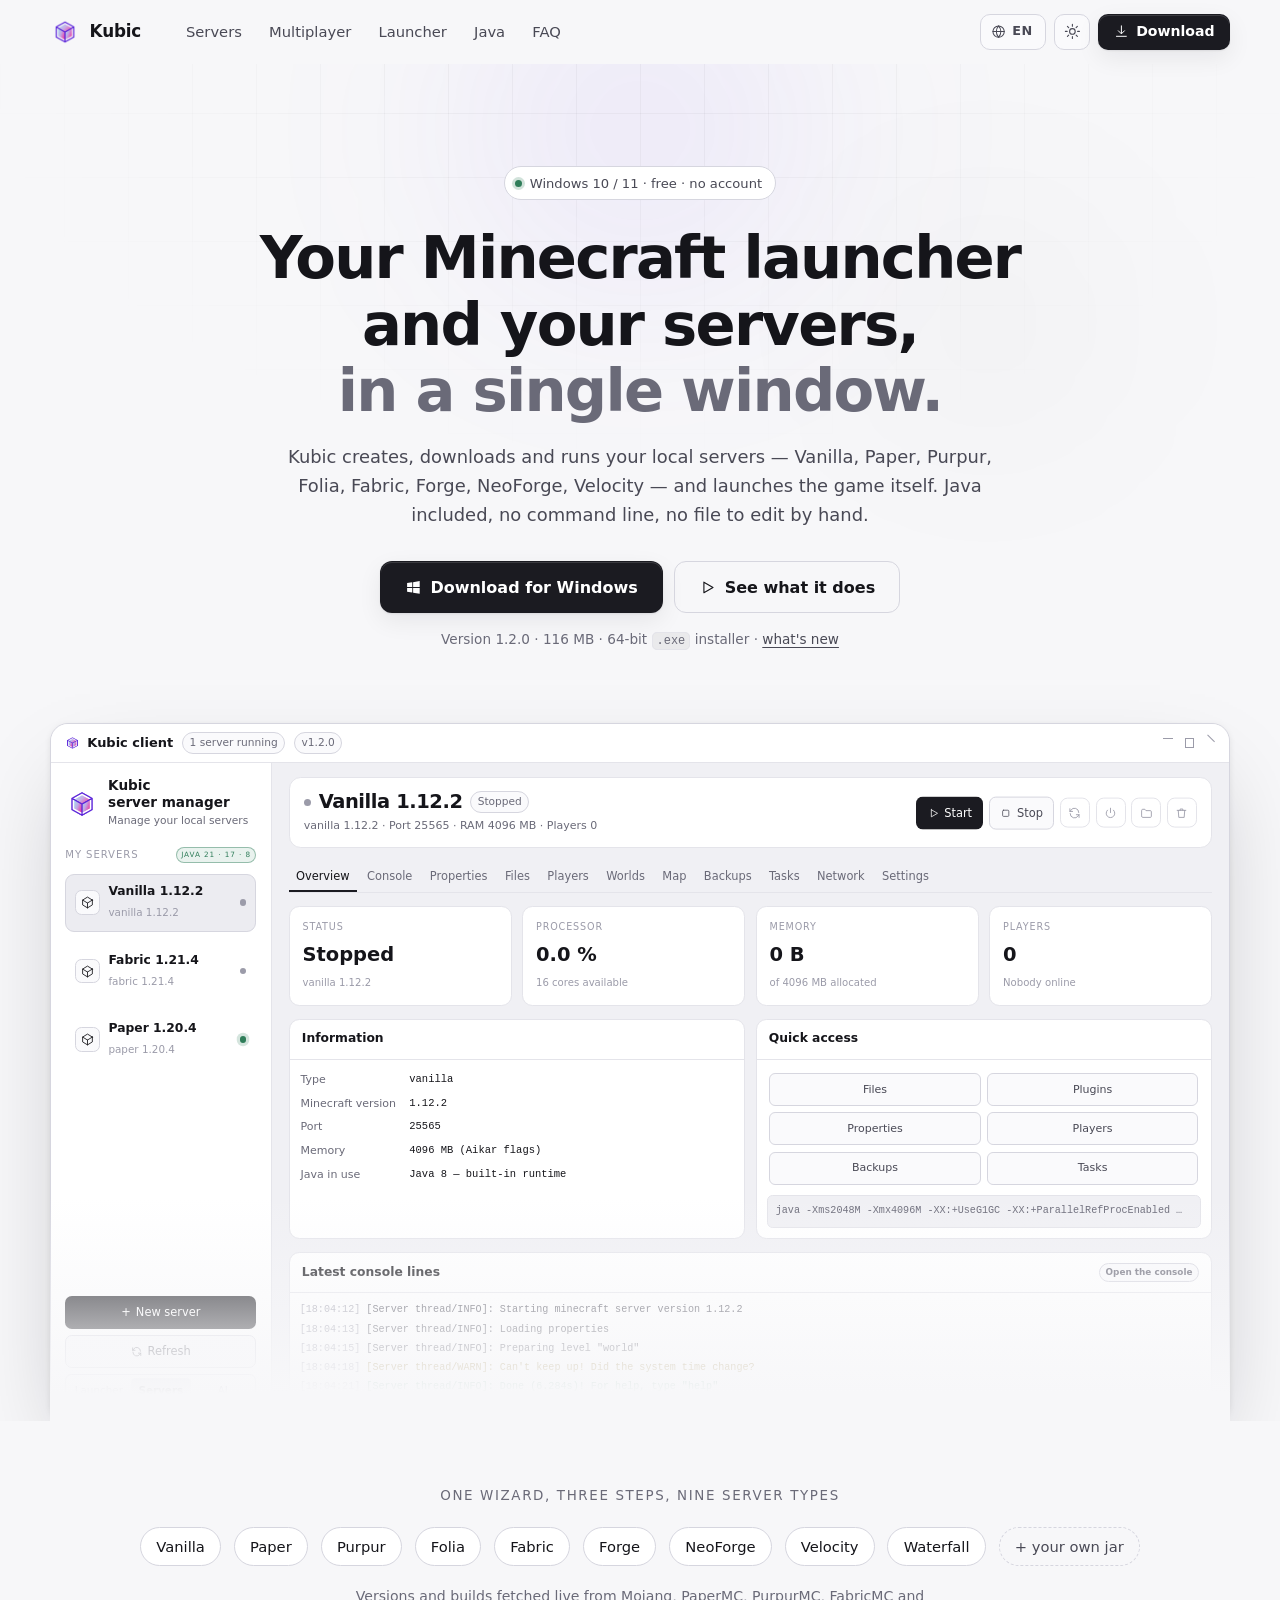
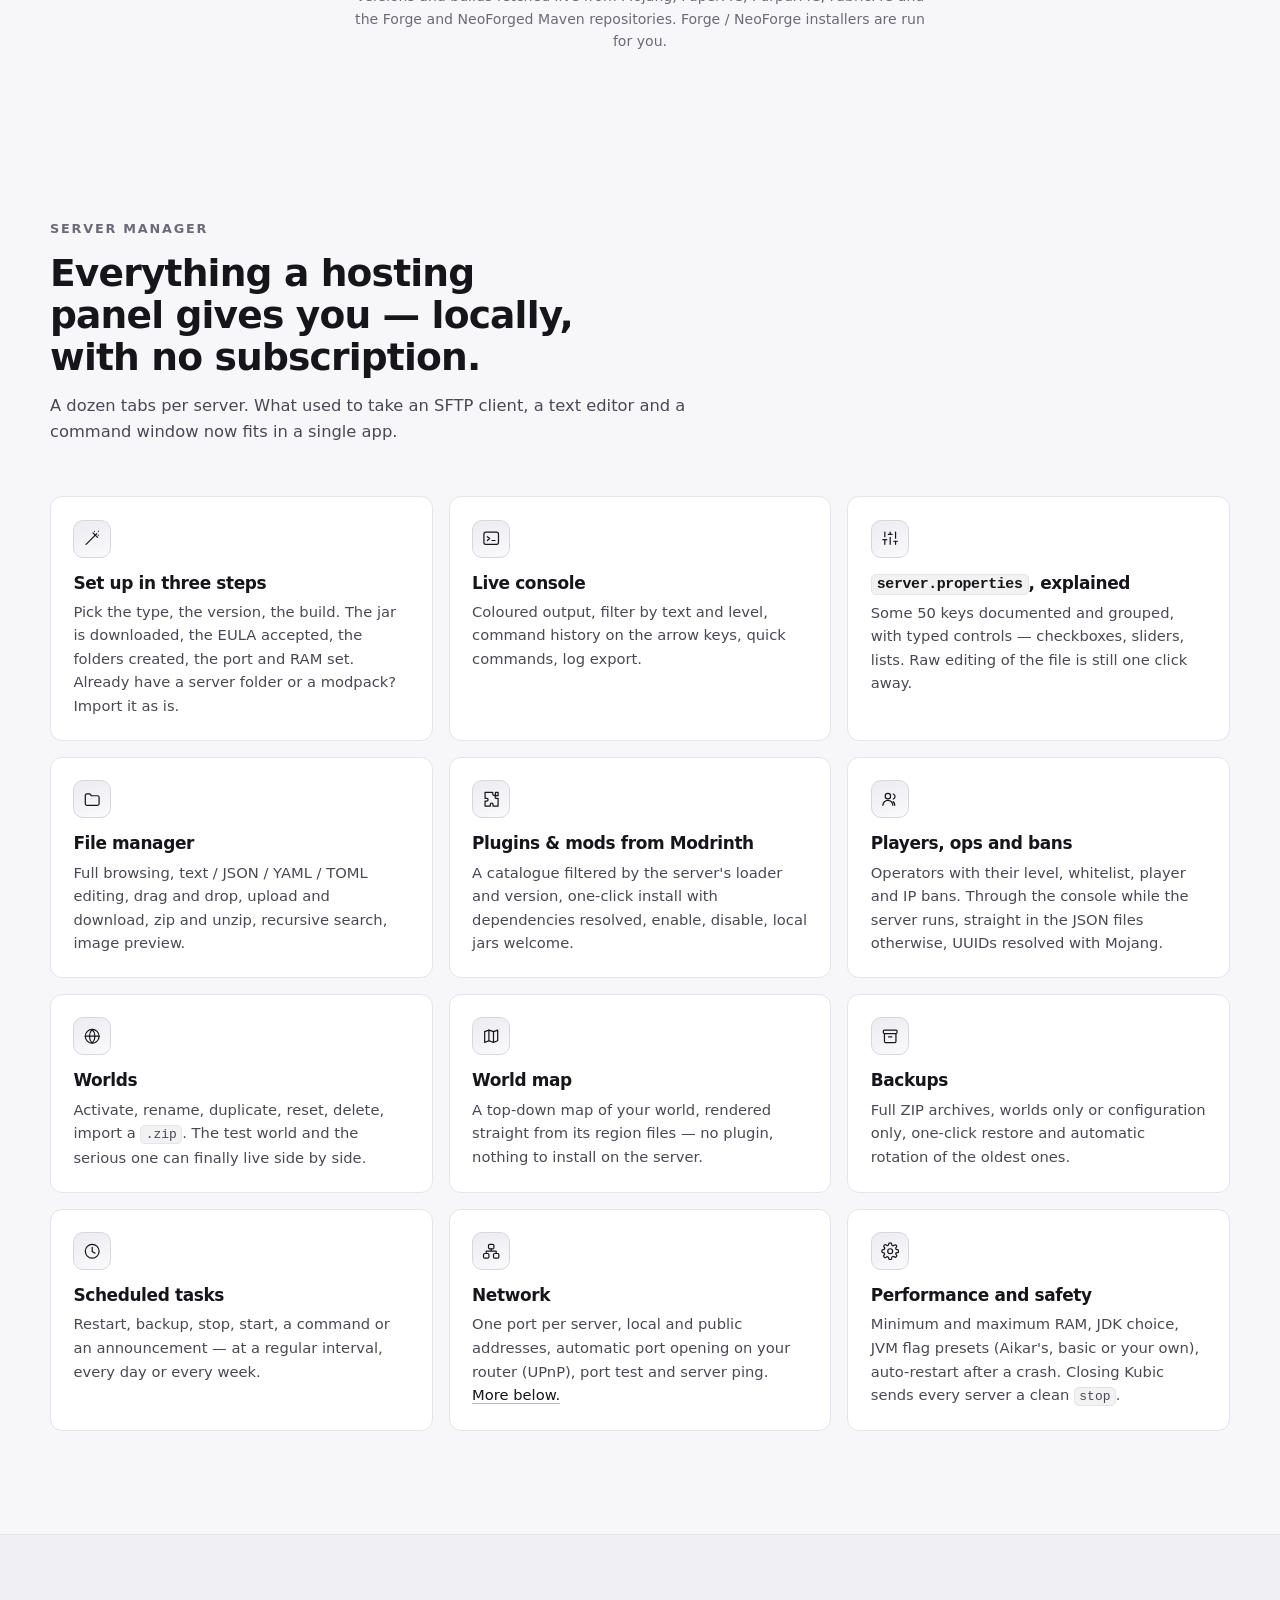
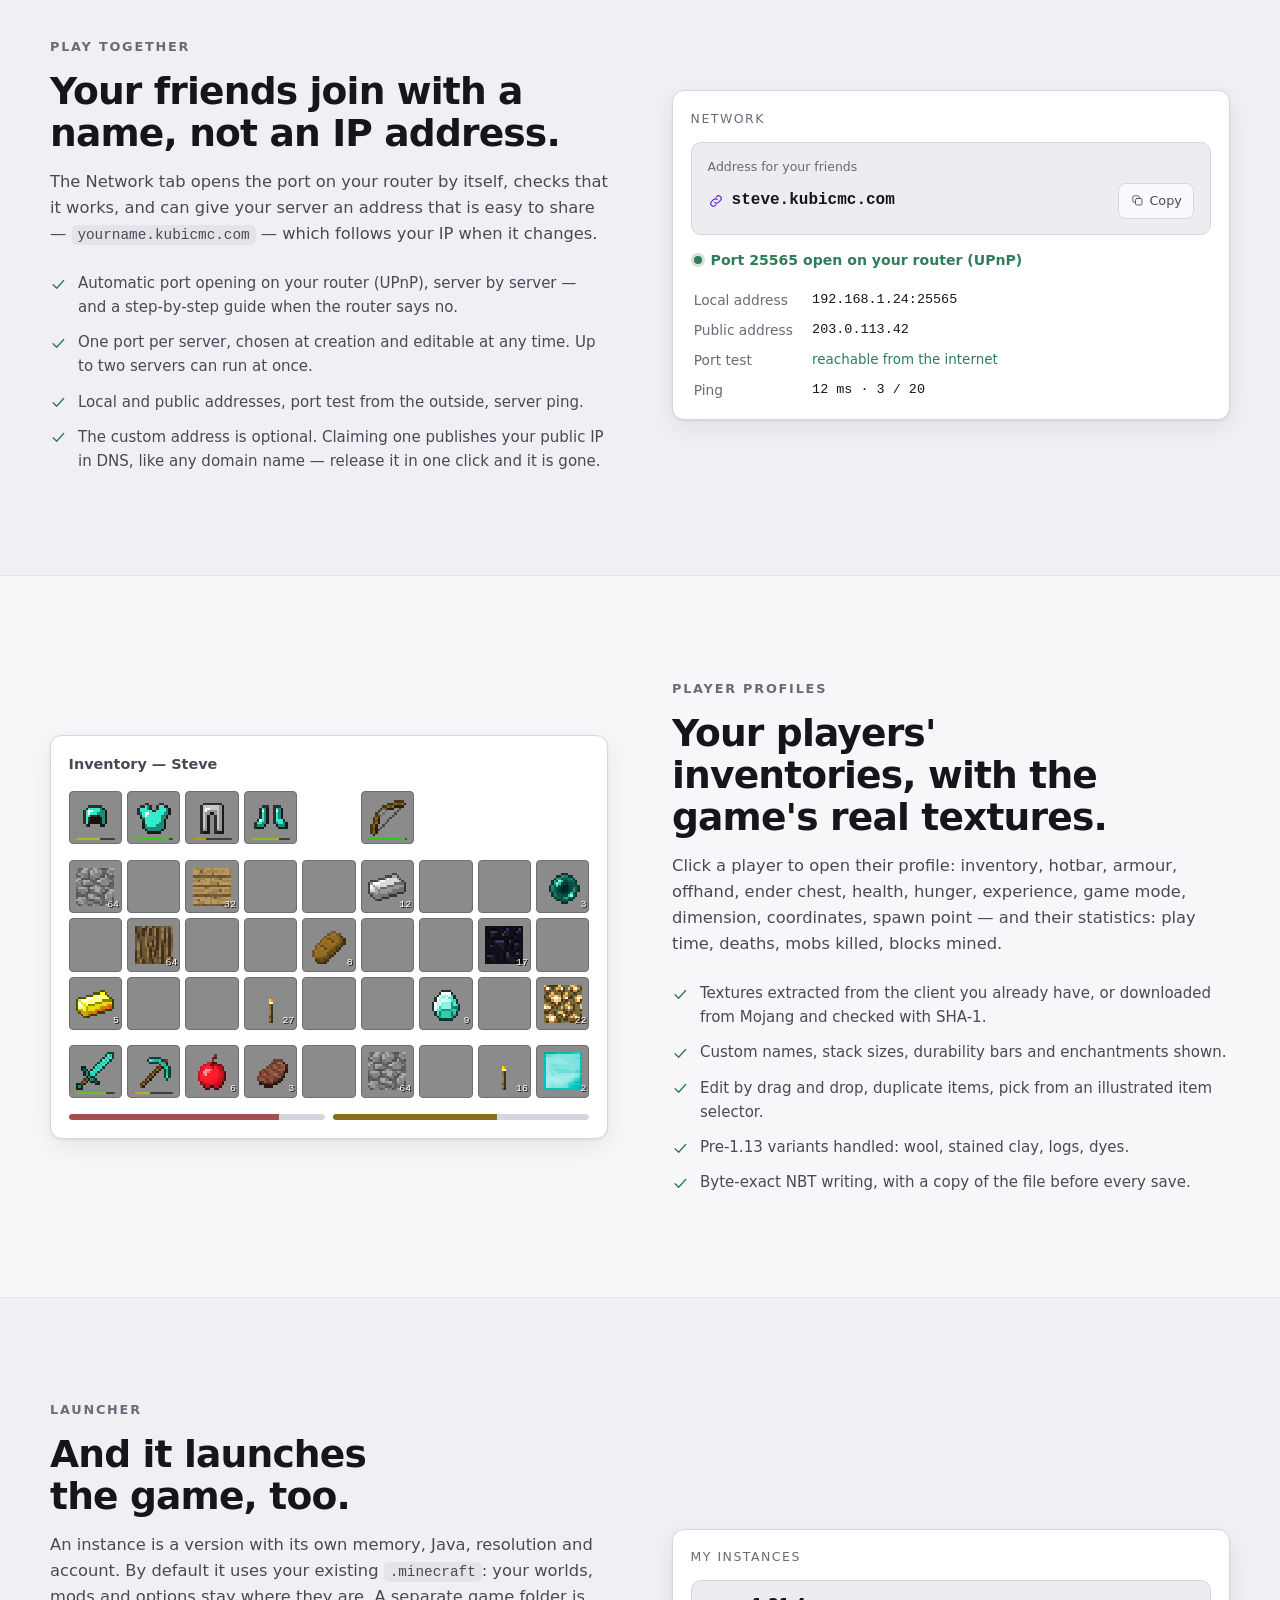
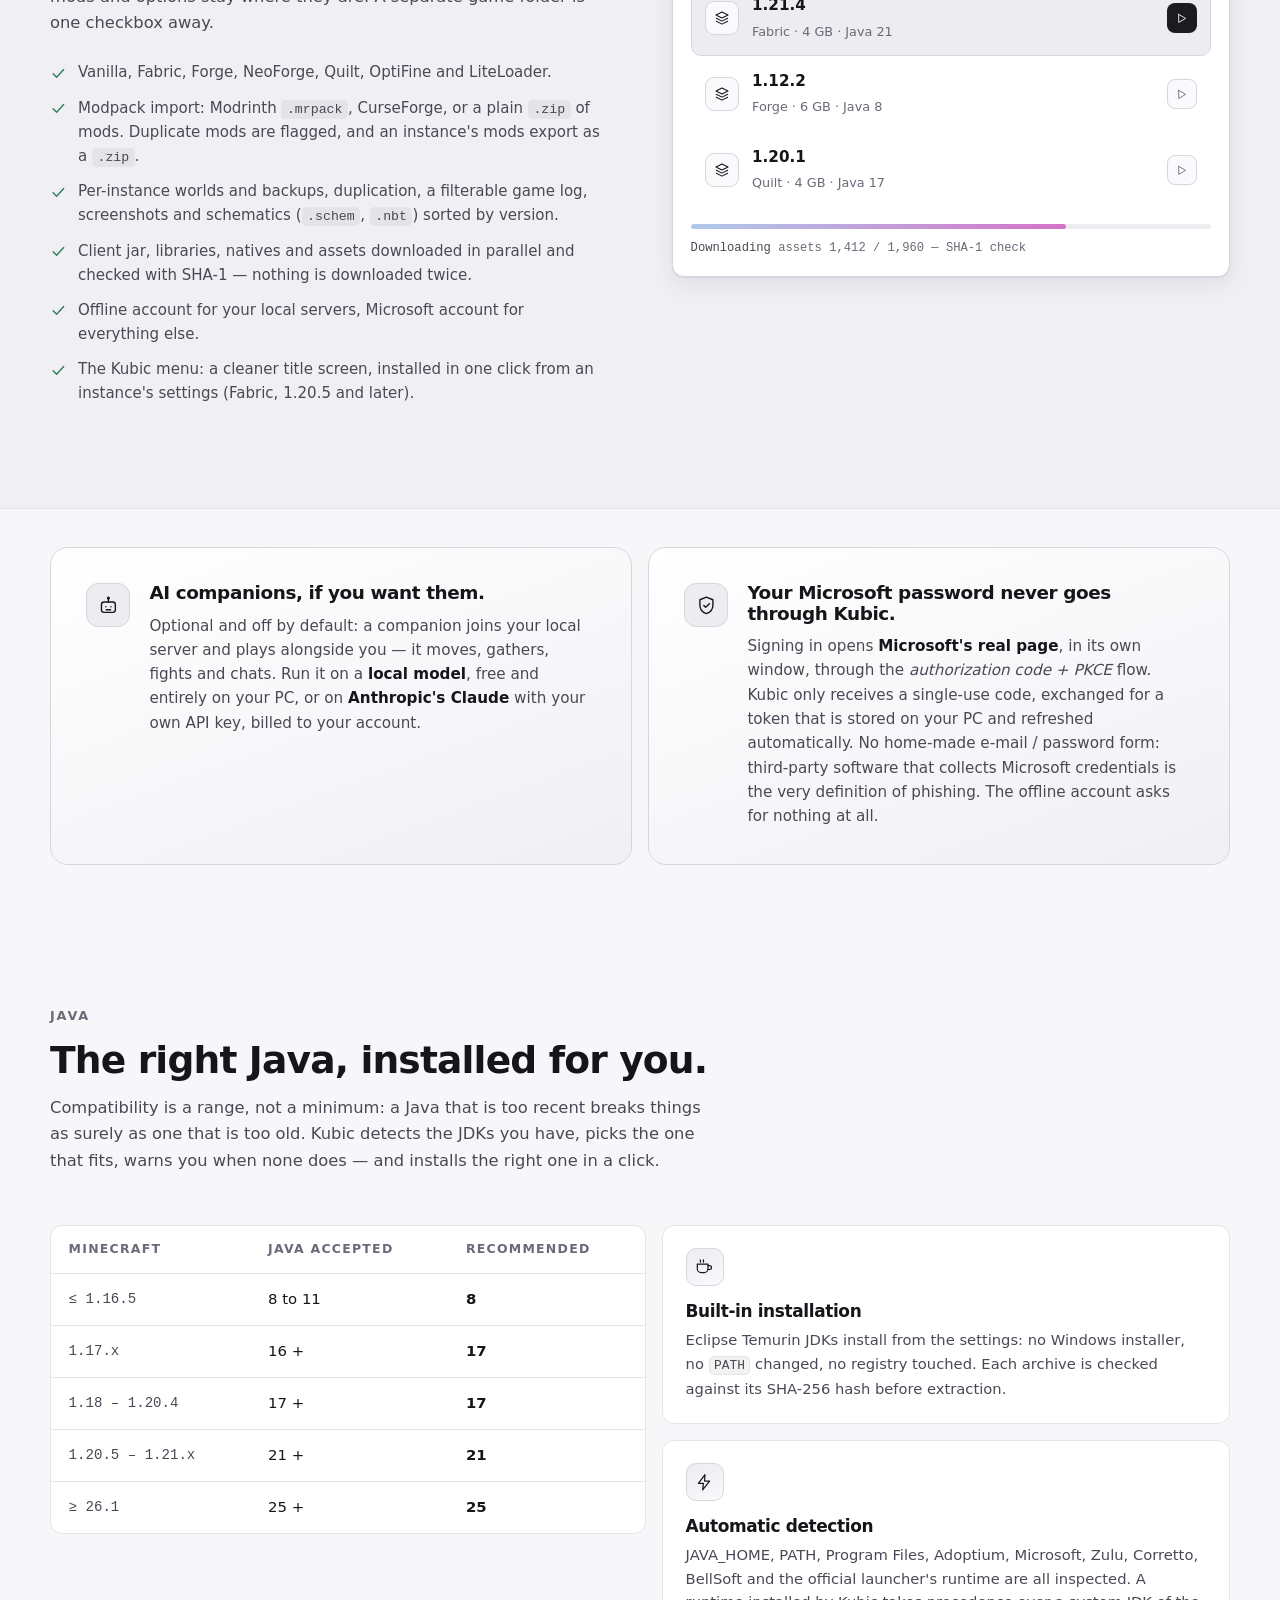
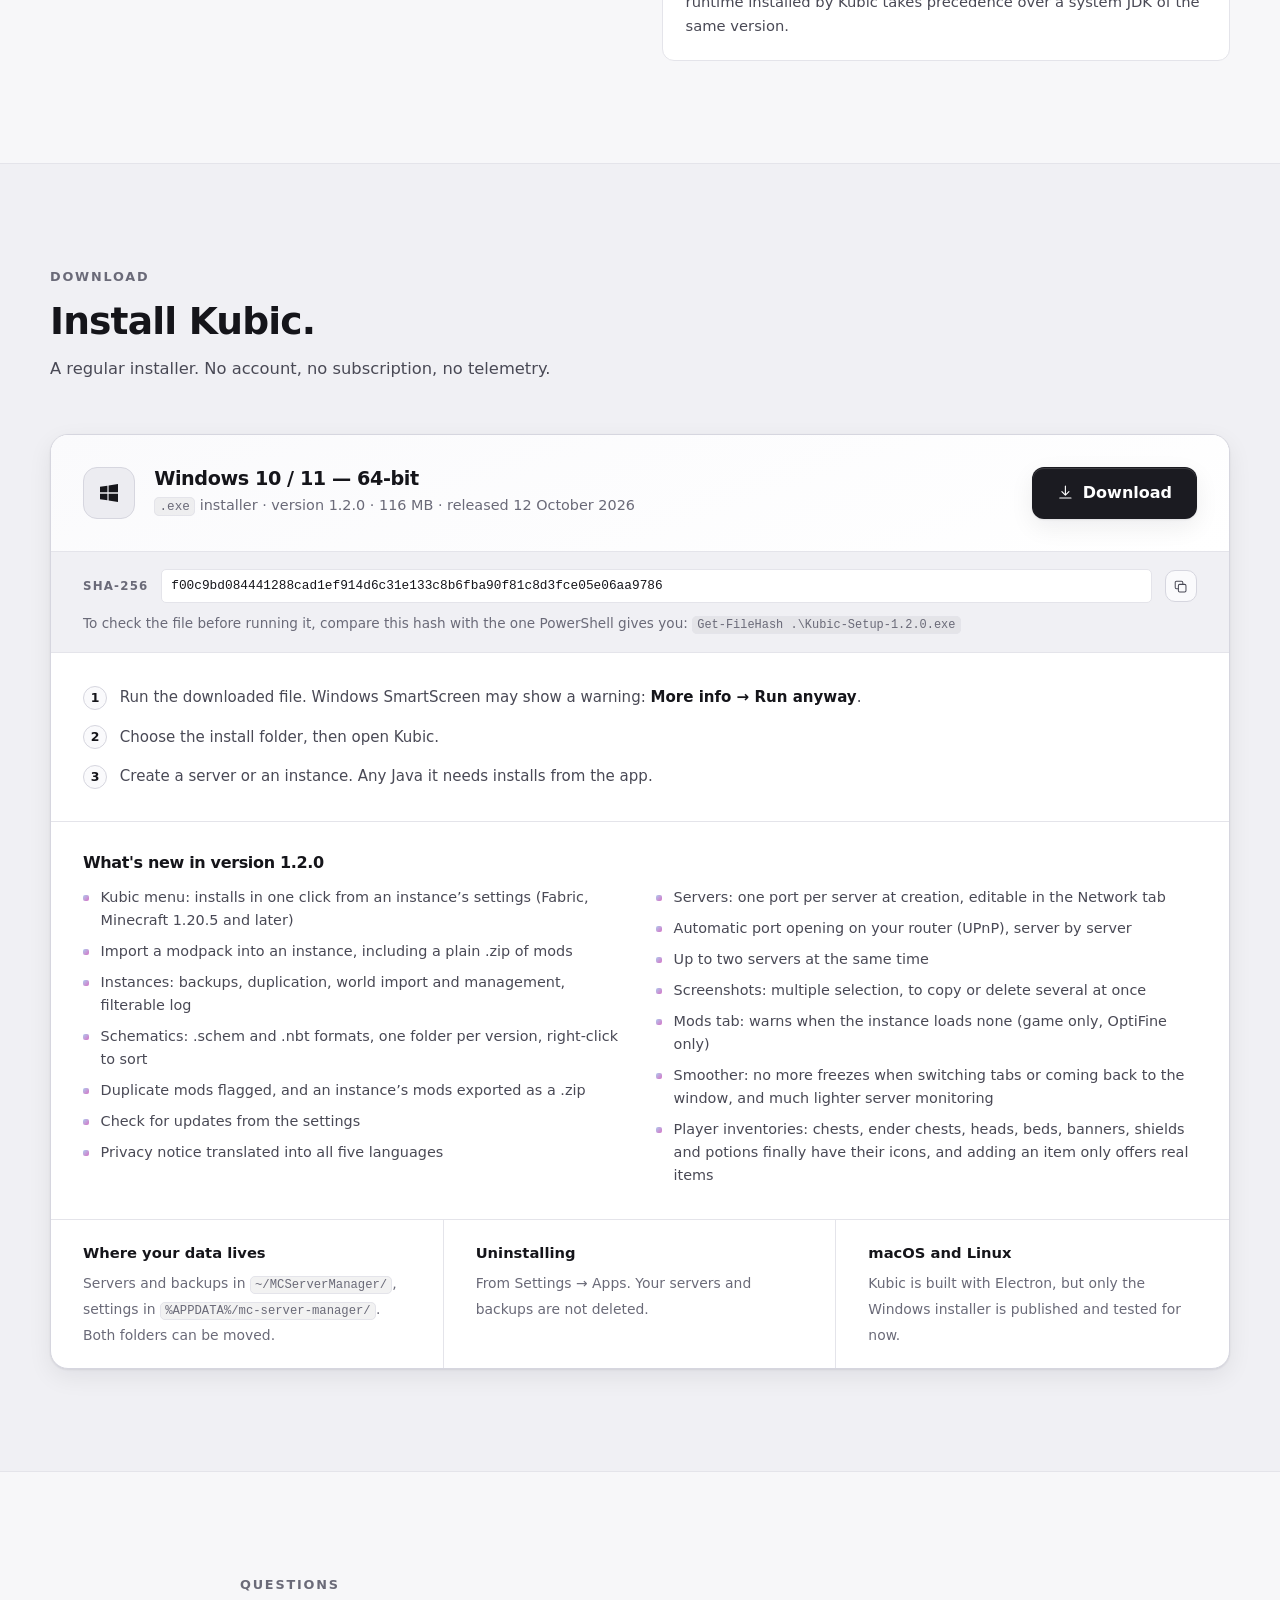
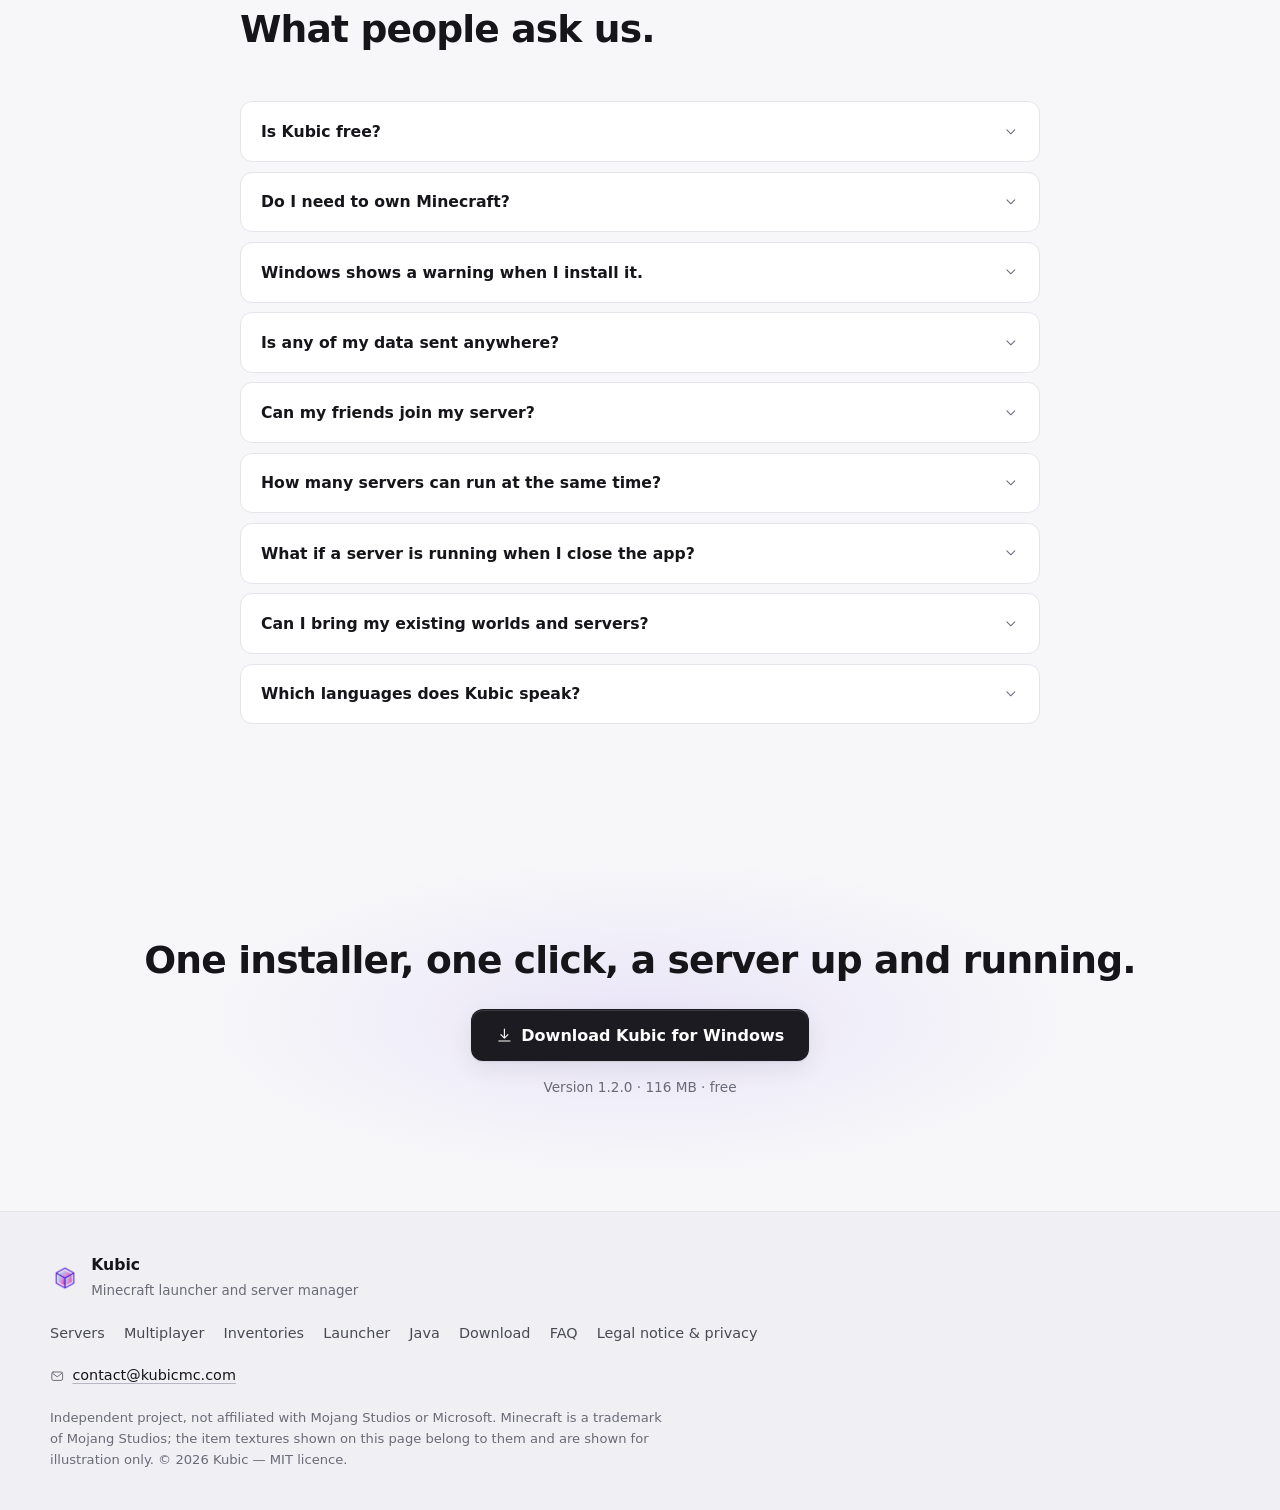
==== index.html @ 2deb7ec6 "Add files via upload" ====
<!DOCTYPE html>
<html lang="en" data-theme="dark">
<head>
<meta charset="utf-8">
<meta name="viewport" content="width=device-width, initial-scale=1">
<title data-i18n="meta.title">Kubic — Minecraft launcher and server manager</title>
<meta name="description" data-i18n-attr="content:meta.description" content="Kubic launches Minecraft and runs your local servers — Vanilla, Paper, Purpur, Folia, Fabric, Forge, NeoForge, Velocity, Waterfall. Console, plugins and mods, backups, world map, player inventories, Java included. Free for Windows.">
<!-- Adresse publique du site : à changer ici (4 lignes) s'il n'est pas servi depuis kubicmc.com. -->
<link rel="canonical" href="https://kubicmc.com/">
<meta property="og:url" content="https://kubicmc.com/">
<meta property="og:image" content="https://kubicmc.com/assets/img/og.png">
<meta name="twitter:image" content="https://kubicmc.com/assets/img/og.png">
<meta property="og:type" content="website">
<meta property="og:site_name" content="Kubic">
<meta property="og:title" content="Kubic — Minecraft launcher and server manager">
<meta property="og:description" content="Create, run and manage your Minecraft servers, and launch the game, from a single app. Free, for Windows.">
<meta property="og:image:width" content="1200">
<meta property="og:image:height" content="630">
<meta property="og:image:alt" content="Kubic — Minecraft launcher and server manager">
<meta name="twitter:card" content="summary_large_image">
<link rel="icon" href="favicon.ico" sizes="any">
<link rel="icon" href="assets/img/icon.png" type="image/png">
<link rel="apple-touch-icon" href="assets/img/icon.png">
<meta name="theme-color" content="#08080a">
<meta name="color-scheme" content="dark light">
<link rel="stylesheet" href="assets/css/style.css">
<script>
  /* Avant le premier affichage : thème et langue sont posés tout de suite, pour qu'un
     visiteur en thème clair ou en français ne voie pas d'abord la page par défaut.
     La classe .js arme les apparitions au défilement : sans elle, une page sans JS
     resterait blanche. */
  (function () {
    var root = document.documentElement;
    var get = function (k) { try { return localStorage.getItem(k); } catch (e) { return null; } };
    root.classList.add('js');
    root.dataset.theme = get('kubic-theme') || (matchMedia('(prefers-color-scheme: light)').matches ? 'light' : 'dark');
    var q = /[?&]lang=([a-z]{2})\b/.exec(location.search);
    var lang = (q && q[1]) || get('kubic-lang') || 'en';
    root.dataset.lang = lang;
    if (lang !== 'en') {
      root.classList.add('i18n-wait');
      setTimeout(function () { root.classList.remove('i18n-wait'); }, 1500);
    }
  })();
</script>
</head>
<body>

<!-- ─────────────────────────── icônes ─────────────────────────── -->
<svg class="sprite" aria-hidden="true" focusable="false">
  <defs>
    <symbol id="i-cube" viewBox="0 0 24 24"><path d="M21 7.5 12 2 3 7.5v9L12 22l9-5.5v-9Z"/><path d="M3 7.5 12 13l9-5.5M12 13v9"/></symbol>
    <symbol id="i-download" viewBox="0 0 24 24"><path d="M12 3v12"/><path d="m7 11 5 5 5-5"/><path d="M4 20h16"/></symbol>
    <symbol id="i-play" viewBox="0 0 24 24"><path d="M7 4.5v15l13-7.5-13-7.5Z"/></symbol>
    <symbol id="i-stop" viewBox="0 0 24 24"><rect x="5.5" y="5.5" width="13" height="13" rx="2"/></symbol>
    <symbol id="i-wand" viewBox="0 0 24 24"><path d="M4 20 18 6"/><path d="M15 3h.01M20 8h.01M20 3h.01M15 8h.01"/><path d="m13 5 6 6"/></symbol>
    <symbol id="i-terminal" viewBox="0 0 24 24"><rect x="2.5" y="4" width="19" height="16" rx="2.5"/><path d="m7 10 3 2.5L7 15M13 15h4"/></symbol>
    <symbol id="i-sliders" viewBox="0 0 24 24"><path d="M5 20V14M5 10V4M12 20v-9M12 7V4M19 20v-4M19 12V4"/><path d="M2.5 14h5M9.5 7h5M16.5 16h5"/></symbol>
    <symbol id="i-folder" viewBox="0 0 24 24"><path d="M3 7a2 2 0 0 1 2-2h4l2 2.5h8a2 2 0 0 1 2 2V18a2 2 0 0 1-2 2H5a2 2 0 0 1-2-2Z"/></symbol>
    <symbol id="i-puzzle" viewBox="0 0 24 24"><path d="M10 3h4v2.2a1.8 1.8 0 1 0 3.6 0V3H21v4.4h-2.2a1.8 1.8 0 1 0 0 3.6H21V21h-6.6v-2.2a1.8 1.8 0 1 0-3.6 0V21H4v-6.6h2.2a1.8 1.8 0 1 0 0-3.6H4V3h6Z"/></symbol>
    <symbol id="i-users" viewBox="0 0 24 24"><circle cx="9" cy="8" r="3.5"/><path d="M2.5 20a6.5 6.5 0 0 1 13 0"/><path d="M16 5.2a3.5 3.5 0 0 1 0 6.6M18 20a6.6 6.6 0 0 0-2-4.7"/></symbol>
    <symbol id="i-globe" viewBox="0 0 24 24"><circle cx="12" cy="12" r="9"/><path d="M3 12h18M12 3c2.4 2.6 3.6 5.6 3.6 9S14.4 18.4 12 21C9.6 18.4 8.4 15.4 8.4 12S9.6 5.6 12 3Z"/></symbol>
    <symbol id="i-map" viewBox="0 0 24 24"><path d="m9 4-5.5 2v14L9 18l6 2 5.5-2V4L15 6 9 4Z"/><path d="M9 4v14M15 6v14"/></symbol>
    <symbol id="i-archive" viewBox="0 0 24 24"><rect x="3" y="4" width="18" height="4.5" rx="1.5"/><path d="M4.5 8.5V19a1.5 1.5 0 0 0 1.5 1.5h12a1.5 1.5 0 0 0 1.5-1.5V8.5"/><path d="M10 13h4"/></symbol>
    <symbol id="i-clock" viewBox="0 0 24 24"><circle cx="12" cy="12" r="9"/><path d="M12 7v5.5l3.5 2"/></symbol>
    <symbol id="i-network" viewBox="0 0 24 24"><rect x="8.5" y="3" width="7" height="6" rx="1.5"/><rect x="2" y="15" width="7" height="6" rx="1.5"/><rect x="15" y="15" width="7" height="6" rx="1.5"/><path d="M12 9v3M5.5 15v-3h13v3"/></symbol>
    <symbol id="i-gear" viewBox="0 0 24 24"><circle cx="12" cy="12" r="3.2"/><path d="M19.4 14.5a1.7 1.7 0 0 0 .35 1.9l.06.06a2 2 0 1 1-2.83 2.83l-.06-.06a1.7 1.7 0 0 0-1.9-.35 1.7 1.7 0 0 0-1.05 1.57V21a2 2 0 1 1-4 0v-.1a1.7 1.7 0 0 0-1.1-1.55 1.7 1.7 0 0 0-1.9.35l-.06.06a2 2 0 1 1-2.83-2.83l.06-.06a1.7 1.7 0 0 0 .35-1.9 1.7 1.7 0 0 0-1.57-1.05H3a2 2 0 1 1 0-4h.1a1.7 1.7 0 0 0 1.55-1.1 1.7 1.7 0 0 0-.35-1.9l-.06-.06a2 2 0 1 1 2.83-2.83l.06.06a1.7 1.7 0 0 0 1.9.35H9a1.7 1.7 0 0 0 1-1.57V3a2 2 0 1 1 4 0v.1a1.7 1.7 0 0 0 1.05 1.57 1.7 1.7 0 0 0 1.9-.35l.06-.06a2 2 0 1 1 2.83 2.83l-.06.06a1.7 1.7 0 0 0-.35 1.9V9a1.7 1.7 0 0 0 1.57 1H21a2 2 0 1 1 0 4h-.1a1.7 1.7 0 0 0-1.5 1.05Z"/></symbol>
    <symbol id="i-coffee" viewBox="0 0 24 24"><path d="M3 8h14v6a5 5 0 0 1-5 5H8a5 5 0 0 1-5-5V8Z"/><path d="M17 10h2a2.5 2.5 0 0 1 0 5h-2"/><path d="M7 2.5c-.8 1 .8 1.8 0 2.8M11 2.5c-.8 1 .8 1.8 0 2.8"/></symbol>
    <symbol id="i-shield" viewBox="0 0 24 24"><path d="M12 2.5 4.5 5.5v6c0 4.7 3.1 8.6 7.5 10 4.4-1.4 7.5-5.3 7.5-10v-6L12 2.5Z"/><path d="m9 12 2.2 2.2L15.5 10"/></symbol>
    <symbol id="i-layers" viewBox="0 0 24 24"><path d="m12 3 9 4.5-9 4.5-9-4.5L12 3Z"/><path d="m3.5 12.5 8.5 4.2 8.5-4.2"/><path d="m3.5 17 8.5 4.2 8.5-4.2"/></symbol>
    <symbol id="i-bolt" viewBox="0 0 24 24"><path d="M13 2 4.5 13.5H11L10 22l9-11.5h-6.5L13 2Z"/></symbol>
    <symbol id="i-bot" viewBox="0 0 24 24"><rect x="4" y="8" width="16" height="12" rx="3"/><path d="M12 4v4M9 13.5h.01M15 13.5h.01M9.5 17h5"/><circle cx="12" cy="3.5" r="1"/></symbol>
    <symbol id="i-link" viewBox="0 0 24 24"><path d="M10 14a4 4 0 0 0 5.7 0l3-3a4 4 0 0 0-5.7-5.7l-1 1"/><path d="M14 10a4 4 0 0 0-5.7 0l-3 3a4 4 0 0 0 5.7 5.7l1-1"/></symbol>
    <symbol id="i-copy" viewBox="0 0 24 24"><rect x="8.5" y="8.5" width="12" height="12" rx="2"/><path d="M15.5 8.5V5.5a2 2 0 0 0-2-2h-8a2 2 0 0 0-2 2v8a2 2 0 0 0 2 2h3"/></symbol>
    <symbol id="i-refresh" viewBox="0 0 24 24"><path d="M20 11a8 8 0 0 0-14.7-4.3L3.5 9"/><path d="M3.5 4v5h5"/><path d="M4 13a8 8 0 0 0 14.7 4.3l1.8-2.3"/><path d="M20.5 20v-5h-5"/></symbol>
    <symbol id="i-trash" viewBox="0 0 24 24"><path d="M4 7h16M9.5 7V4.5h5V7M6 7l1 13h10l1-13"/></symbol>
    <symbol id="i-power" viewBox="0 0 24 24"><path d="M12 3v8"/><path d="M6.4 6.6a8 8 0 1 0 11.2 0"/></symbol>
    <symbol id="i-check" viewBox="0 0 24 24"><path d="m4.5 12.5 5 5 10-11"/></symbol>
    <symbol id="i-chevron" viewBox="0 0 24 24"><path d="m6 9 6 6 6-6"/></symbol>
    <symbol id="i-sun" viewBox="0 0 24 24"><circle cx="12" cy="12" r="4"/><path d="M12 2v2.5M12 19.5V22M2 12h2.5M19.5 12H22M4.9 4.9l1.8 1.8M17.3 17.3l1.8 1.8M19.1 4.9l-1.8 1.8M6.7 17.3l-1.8 1.8"/></symbol>
    <symbol id="i-moon" viewBox="0 0 24 24"><path d="M20 14.5A8.5 8.5 0 0 1 9.5 4a8.5 8.5 0 1 0 10.5 10.5Z"/></symbol>
    <symbol id="i-windows" viewBox="0 0 24 24"><path d="M3 5.8 10.4 4.7v6.6H3V5.8Z" fill="currentColor" stroke="none"/><path d="M11.6 4.5 21 3v8.3h-9.4V4.5Z" fill="currentColor" stroke="none"/><path d="M3 12.7h7.4v6.6L3 18.2v-5.5Z" fill="currentColor" stroke="none"/><path d="M11.6 12.7H21V21l-9.4-1.5v-6.8Z" fill="currentColor" stroke="none"/></symbol>
    <symbol id="i-menu" viewBox="0 0 24 24"><path d="M4 7h16M4 12h16M4 17h16"/></symbol>
    <symbol id="i-close" viewBox="0 0 24 24"><path d="m6 6 12 12M18 6 6 18"/></symbol>
    <symbol id="i-mail" viewBox="0 0 24 24"><rect x="3" y="5" width="18" height="14" rx="2.5"/><path d="m4 7 8 6 8-6"/></symbol>
  </defs>
</svg>

<a class="skip" href="#content" data-i18n="nav.skip">Skip to content</a>

<!-- ─────────────────────────── barre de navigation ─────────────────────────── -->
<header class="nav" id="nav">
  <div class="nav-in">
    <a class="brand" href="#" aria-label="Kubic — home" data-i18n-attr="aria-label:nav.home">
      <img class="brand-logo" src="assets/img/icon.png" width="30" height="30" alt="">
      <span class="brand-name">Kubic</span>
    </a>

    <nav class="nav-links" id="nav-links" aria-label="Main navigation" data-i18n-attr="aria-label:nav.main">
      <a href="#servers" data-i18n="nav.servers">Servers</a>
      <a href="#multiplayer" data-i18n="nav.multiplayer">Multiplayer</a>
      <a href="#launcher" data-i18n="nav.launcher">Launcher</a>
      <a href="#java">Java</a>
      <a href="#faq" data-i18n="nav.faq">FAQ</a>
    </nav>

    <div class="nav-actions">
      <label class="lang-pick">
        <svg aria-hidden="true"><use href="#i-globe"/></svg>
        <select id="lang-select" aria-label="Language" data-i18n-attr="aria-label:nav.language">
          <option value="en" lang="en">EN</option>
          <option value="fr" lang="fr">FR</option>
          <option value="es" lang="es">ES</option>
          <option value="de" lang="de">DE</option>
          <option value="it" lang="it">IT</option>
          <option value="pt" lang="pt">PT</option>
        </select>
      </label>
      <button class="icon-btn" id="theme-toggle" type="button" aria-label="Switch theme" data-i18n-attr="aria-label:nav.theme">
        <svg class="ico-moon"><use href="#i-moon"/></svg>
        <svg class="ico-sun"><use href="#i-sun"/></svg>
      </button>
      <a class="btn btn-primary btn-sm nav-dl" href="#download">
        <svg><use href="#i-download"/></svg> <span data-i18n="nav.download">Download</span>
      </a>
      <button class="icon-btn nav-burger" id="nav-burger" type="button" aria-label="Menu" aria-expanded="false" aria-controls="nav-links">
        <svg class="ico-menu"><use href="#i-menu"/></svg>
        <svg class="ico-close"><use href="#i-close"/></svg>
      </button>
    </div>
  </div>
</header>

<main id="content">

<!-- ─────────────────────────── hero ─────────────────────────── -->
<section class="hero">
  <div class="hero-bg" aria-hidden="true"><span class="glow-a"></span><span class="glow-b"></span></div>

  <div class="wrap hero-in">
    <p class="eyebrow" data-reveal>
      <span class="dot"></span> <span data-i18n="hero.eyebrow">Windows 10 / 11 · free · no account</span>
    </p>

    <h1 data-reveal data-i18n="hero.title">
      Your Minecraft launcher and your servers, <span class="muted">in a single window.</span>
    </h1>

    <p class="lead" data-reveal data-i18n="hero.lead">
      Kubic creates, downloads and runs your local servers — Vanilla, Paper, Purpur, Folia,
      Fabric, Forge, NeoForge, Velocity — and launches the game itself.
      Java included, no command line, no file to edit by hand.
    </p>

    <div class="hero-cta" data-reveal>
      <a class="btn btn-primary btn-lg" href="#download">
        <svg><use href="#i-windows"/></svg>
        <span data-i18n="hero.cta">Download for Windows</span>
      </a>
      <a class="btn btn-ghost btn-lg" href="#servers">
        <svg><use href="#i-play"/></svg>
        <span data-i18n="hero.tour">See what it does</span>
      </a>
    </div>

    <p class="hero-meta" data-reveal>
      <span data-i18n="w.version">Version</span> <span data-dl-version>1.2.0</span> ·
      <span data-dl-size>116 MB</span> ·
      <span data-i18n="hero.installer">64-bit <code>.exe</code> installer</span> ·
      <a href="#download" data-whats-new-link data-i18n="hero.whatsnew">what's new</a>
    </p>

    <!-- maquette de l'application, reproduite en HTML/CSS d'après ses captures -->
    <div class="shot" data-reveal>
      <div class="app" role="img" aria-label="Kubic's server manager, showing a stopped Vanilla 1.12.2 server" data-i18n-attr="aria-label:app.aria">
        <div class="app-tb">
          <span class="tb-brand"><img src="assets/img/icon.png" alt=""> Kubic client</span>
          <span class="chip" data-i18n="app.running">1 server running</span>
          <span class="chip">v<span data-dl-version>1.2.0</span></span>
          <span class="tb-win"><i></i><i></i><i></i></span>
        </div>

        <div class="app-body">
          <aside class="app-side">
            <div class="side-head">
              <img class="side-logo" src="assets/img/icon.png" alt="">
              <div>
                <strong>Kubic<br><span data-i18n="app.sm">server manager</span></strong>
                <small data-i18n="app.manage">Manage your local servers</small>
              </div>
            </div>
            <div class="side-label"><span data-i18n="app.myservers">My servers</span> <span class="chip chip-xs chip-ok">Java 21 · 17 · 8</span></div>
            <div class="side-item is-active">
              <span class="si-ico"><svg><use href="#i-cube"/></svg></span>
              <span class="si-txt"><b>Vanilla 1.12.2</b><small>vanilla 1.12.2</small></span>
              <span class="si-dot"></span>
            </div>
            <div class="side-item">
              <span class="si-ico"><svg><use href="#i-cube"/></svg></span>
              <span class="si-txt"><b>Fabric 1.21.4</b><small>fabric 1.21.4</small></span>
              <span class="si-dot"></span>
            </div>
            <div class="side-item">
              <span class="si-ico"><svg><use href="#i-cube"/></svg></span>
              <span class="si-txt"><b>Paper 1.20.4</b><small>paper 1.20.4</small></span>
              <span class="si-dot is-on"></span>
            </div>
            <div class="side-foot">
              <span class="mini-btn mini-primary">+ <span data-i18n="app.new">New server</span></span>
              <span class="mini-btn"><svg><use href="#i-refresh"/></svg> <span data-i18n="app.refresh">Refresh</span></span>
              <span class="seg"><span>Launcher</span><span class="is-on" data-i18n="app.servers">Servers</span><span data-i18n="app.ai">AI</span></span>
            </div>
          </aside>

          <div class="app-main">
            <div class="app-head">
              <div class="ah-title">
                <span class="ah-dot"></span>
                <h3>Vanilla 1.12.2</h3>
                <span class="chip" data-i18n="app.stopped">Stopped</span>
              </div>
              <div class="ah-sub">vanilla 1.12.2 · <span data-i18n="app.port">Port</span> 25565 · RAM 4096 <span data-i18n="app.mb">MB</span> · <span data-i18n="app.players">Players</span> 0</div>
              <div class="ah-actions">
                <span class="mini-btn mini-primary"><svg><use href="#i-play"/></svg> <span data-i18n="app.start">Start</span></span>
                <span class="mini-btn"><svg><use href="#i-stop"/></svg> <span data-i18n="app.stop">Stop</span></span>
                <span class="mini-ico"><svg><use href="#i-refresh"/></svg></span>
                <span class="mini-ico"><svg><use href="#i-power"/></svg></span>
                <span class="mini-ico"><svg><use href="#i-folder"/></svg></span>
                <span class="mini-ico"><svg><use href="#i-trash"/></svg></span>
              </div>
            </div>

            <div class="app-tabs">
              <span class="is-active" data-i18n="app.t.overview">Overview</span><span data-i18n="app.t.console">Console</span><span data-i18n="app.t.properties">Properties</span>
              <span data-i18n="app.t.files">Files</span><span data-i18n="app.t.players">Players</span><span data-i18n="app.t.worlds">Worlds</span>
              <span data-i18n="app.t.map">Map</span><span data-i18n="app.t.backups">Backups</span><span data-i18n="app.t.tasks">Tasks</span>
              <span data-i18n="app.t.network">Network</span><span data-i18n="app.t.settings">Settings</span>
            </div>

            <div class="app-grid">
              <div class="stat"><small data-i18n="app.s.status">STATUS</small><b data-i18n="app.stopped">Stopped</b><i>vanilla 1.12.2</i></div>
              <div class="stat"><small data-i18n="app.s.cpu">PROCESSOR</small><b>0.0 %</b><i data-i18n="app.s.cores">16 cores available</i></div>
              <div class="stat"><small data-i18n="app.s.memory">MEMORY</small><b data-i18n="app.s.zero">0 B</b><i data-i18n="app.s.alloc">of 4096 MB allocated</i></div>
              <div class="stat"><small data-i18n="app.s.players">PLAYERS</small><b>0</b><i data-i18n="app.s.nobody">Nobody online</i></div>
            </div>

            <div class="app-cols">
              <div class="card-mini">
                <header data-i18n="app.info">Information</header>
                <dl>
                  <dt data-i18n="app.type">Type</dt><dd>vanilla</dd>
                  <dt data-i18n="app.mcversion">Minecraft version</dt><dd>1.12.2</dd>
                  <dt data-i18n="app.port">Port</dt><dd>25565</dd>
                  <dt data-i18n="app.memory">Memory</dt><dd data-i18n="app.aikar">4096 MB (Aikar flags)</dd>
                  <dt data-i18n="app.javainuse">Java in use</dt><dd data-i18n="app.runtime">Java 8 — built-in runtime</dd>
                </dl>
              </div>
              <div class="card-mini">
                <header data-i18n="app.quick">Quick access</header>
                <div class="quick">
                  <span data-i18n="app.t.files">Files</span><span data-i18n="app.plugins">Plugins</span>
                  <span data-i18n="app.t.properties">Properties</span><span data-i18n="app.t.players">Players</span>
                  <span data-i18n="app.t.backups">Backups</span><span data-i18n="app.t.tasks">Tasks</span>
                </div>
                <div class="cmd">java -Xms2048M -Xmx4096M -XX:+UseG1GC -XX:+ParallelRefProcEnabled …</div>
              </div>
            </div>

            <div class="card-mini">
              <header><span data-i18n="app.lastlines">Latest console lines</span> <span class="chip chip-xs" data-i18n="app.openconsole">Open the console</span></header>
              <pre class="log"><span><i>[18:04:12]</i> [Server thread/INFO]: Starting minecraft server version 1.12.2</span><span><i>[18:04:13]</i> [Server thread/INFO]: Loading properties</span><span><i>[18:04:15]</i> [Server thread/INFO]: Preparing level "world"</span><span class="w"><i>[18:04:18]</i> [Server thread/WARN]: Can't keep up! Did the system time change?</span><span class="g"><i>[18:04:21]</i> [Server thread/INFO]: Done (6.284s)! For help, type "help"</span></pre>
            </div>
          </div>
        </div>
      </div>
      <div class="shot-fade" aria-hidden="true"></div>
    </div>
  </div>
</section>

<!-- ─────────────────────────── bandeau types ─────────────────────────── -->
<section class="strip" aria-label="Supported server types" data-i18n-attr="aria-label:strip.aria">
  <div class="wrap">
    <p class="strip-label" data-i18n="strip.label">One wizard, three steps, nine server types</p>
    <ul class="strip-list">
      <li>Vanilla</li><li>Paper</li><li>Purpur</li><li>Folia</li><li>Fabric</li>
      <li>Forge</li><li>NeoForge</li><li>Velocity</li><li>Waterfall</li>
      <li class="strip-alt" data-i18n="strip.custom">+ your own jar</li>
    </ul>
    <p class="strip-note" data-i18n="strip.note">
      Versions and builds fetched live from Mojang, PaperMC, PurpurMC, FabricMC and the Forge and
      NeoForged Maven repositories. Forge / NeoForge installers are run for you.
    </p>
  </div>
</section>

<!-- ─────────────────────────── fonctionnalités serveur ─────────────────────────── -->
<section class="sec" id="servers">
  <div class="wrap">
    <header class="sec-head" data-reveal>
      <p class="kicker" data-i18n="srv.kicker">Server manager</p>
      <h2 data-i18n="srv.title">Everything a hosting panel gives you — locally, with no subscription.</h2>
      <p class="sec-lead" data-i18n="srv.lead">
        A dozen tabs per server. What used to take an SFTP client, a text editor and a command
        window now fits in a single app.
      </p>
    </header>

    <div class="cards">
      <article class="card" data-reveal>
        <span class="card-ico"><svg><use href="#i-wand"/></svg></span>
        <h3 data-i18n="srv.c1.t">Set up in three steps</h3>
        <p data-i18n="srv.c1.p">Pick the type, the version, the build. The jar is downloaded, the EULA accepted, the
          folders created, the port and RAM set. Already have a server folder or a modpack? Import it as is.</p>
      </article>

      <article class="card" data-reveal>
        <span class="card-ico"><svg><use href="#i-terminal"/></svg></span>
        <h3 data-i18n="srv.c2.t">Live console</h3>
        <p data-i18n="srv.c2.p">Coloured output, filter by text and level, command history on the arrow keys,
          quick commands, log export.</p>
      </article>

      <article class="card" data-reveal>
        <span class="card-ico"><svg><use href="#i-sliders"/></svg></span>
        <h3 data-i18n="srv.c3.t"><code>server.properties</code>, explained</h3>
        <p data-i18n="srv.c3.p">Some 50 keys documented and grouped, with typed controls — checkboxes, sliders,
          lists. Raw editing of the file is still one click away.</p>
      </article>

      <article class="card" data-reveal>
        <span class="card-ico"><svg><use href="#i-folder"/></svg></span>
        <h3 data-i18n="srv.c4.t">File manager</h3>
        <p data-i18n="srv.c4.p">Full browsing, text / JSON / YAML / TOML editing, drag and drop, upload and
          download, zip and unzip, recursive search, image preview.</p>
      </article>

      <article class="card" data-reveal>
        <span class="card-ico"><svg><use href="#i-puzzle"/></svg></span>
        <h3 data-i18n="srv.c5.t">Plugins &amp; mods from Modrinth</h3>
        <p data-i18n="srv.c5.p">A catalogue filtered by the server's loader and version, one-click install with
          dependencies resolved, enable, disable, local jars welcome.</p>
      </article>

      <article class="card" data-reveal>
        <span class="card-ico"><svg><use href="#i-users"/></svg></span>
        <h3 data-i18n="srv.c6.t">Players, ops and bans</h3>
        <p data-i18n="srv.c6.p">Operators with their level, whitelist, player and IP bans. Through the console
          while the server runs, straight in the JSON files otherwise, UUIDs resolved with Mojang.</p>
      </article>

      <article class="card" data-reveal>
        <span class="card-ico"><svg><use href="#i-globe"/></svg></span>
        <h3 data-i18n="srv.c7.t">Worlds</h3>
        <p data-i18n="srv.c7.p">Activate, rename, duplicate, reset, delete, import a <code>.zip</code>.
          The test world and the serious one can finally live side by side.</p>
      </article>

      <article class="card" data-reveal>
        <span class="card-ico"><svg><use href="#i-map"/></svg></span>
        <h3 data-i18n="srv.c8.t">World map</h3>
        <p data-i18n="srv.c8.p">A top-down map of your world, rendered straight from its region files —
          no plugin, nothing to install on the server.</p>
      </article>

      <article class="card" data-reveal>
        <span class="card-ico"><svg><use href="#i-archive"/></svg></span>
        <h3 data-i18n="srv.c9.t">Backups</h3>
        <p data-i18n="srv.c9.p">Full ZIP archives, worlds only or configuration only, one-click restore and
          automatic rotation of the oldest ones.</p>
      </article>

      <article class="card" data-reveal>
        <span class="card-ico"><svg><use href="#i-clock"/></svg></span>
        <h3 data-i18n="srv.c10.t">Scheduled tasks</h3>
        <p data-i18n="srv.c10.p">Restart, backup, stop, start, a command or an announcement — at a regular
          interval, every day or every week.</p>
      </article>

      <article class="card" data-reveal>
        <span class="card-ico"><svg><use href="#i-network"/></svg></span>
        <h3 data-i18n="srv.c11.t">Network</h3>
        <p data-i18n="srv.c11.p">One port per server, local and public addresses, automatic port opening on
          your router (UPnP), port test and server ping. <a href="#multiplayer">More below.</a></p>
      </article>

      <article class="card" data-reveal>
        <span class="card-ico"><svg><use href="#i-gear"/></svg></span>
        <h3 data-i18n="srv.c12.t">Performance and safety</h3>
        <p data-i18n="srv.c12.p">Minimum and maximum RAM, JDK choice, JVM flag presets (Aikar's, basic or your
          own), auto-restart after a crash. Closing Kubic sends every server a clean <code>stop</code>.</p>
      </article>
    </div>
  </div>
</section>

<!-- ─────────────────────────── jouer ensemble ─────────────────────────── -->
<section class="sec sec-alt" id="multiplayer">
  <div class="wrap split">
    <div class="split-txt" data-reveal>
      <p class="kicker" data-i18n="mp.kicker">Play together</p>
      <h2 data-i18n="mp.title">Your friends join with a name, not an IP address.</h2>
      <p class="sec-lead" data-i18n="mp.lead">
        The Network tab opens the port on your router by itself, checks that it works, and can give
        your server an address that is easy to share — <code>yourname.kubicmc.com</code> — which
        follows your IP when it changes.
      </p>
      <ul class="ticks">
        <li><svg><use href="#i-check"/></svg> <span data-i18n="mp.t1">Automatic port opening on your router (UPnP), server by server — and a step-by-step guide when the router says no.</span></li>
        <li><svg><use href="#i-check"/></svg> <span data-i18n="mp.t2">One port per server, chosen at creation and editable at any time. Up to two servers can run at once.</span></li>
        <li><svg><use href="#i-check"/></svg> <span data-i18n="mp.t3">Local and public addresses, port test from the outside, server ping.</span></li>
        <li><svg><use href="#i-check"/></svg> <span data-i18n="mp.t4">The custom address is optional. Claiming one publishes your public IP in DNS, like any domain name — release it in one click and it is gone.</span></li>
      </ul>
    </div>

    <div class="split-vis" data-reveal>
      <div class="net-panel" role="img" aria-label="Mock-up of the Network tab" data-i18n-attr="aria-label:mp.aria">
        <div class="ma-head" data-i18n="mp.m.head">Network</div>
        <div class="net-addr">
          <small data-i18n="mp.m.share">Address for your friends</small>
          <div class="net-row">
            <span class="net-name"><svg><use href="#i-link"/></svg> steve.kubicmc.com</span>
            <span class="mini-btn"><svg><use href="#i-copy"/></svg> <span data-i18n="mp.m.copy">Copy</span></span>
          </div>
        </div>
        <div class="net-ok"><span class="net-dot"></span> <span data-i18n="mp.m.upnp">Port 25565 open on your router (UPnP)</span></div>
        <dl class="net-dl">
          <dt data-i18n="mp.m.local">Local address</dt><dd>192.168.1.24:25565</dd>
          <dt data-i18n="mp.m.public">Public address</dt><dd>203.0.113.42</dd>
          <dt data-i18n="mp.m.test">Port test</dt><dd class="ok" data-i18n="mp.m.reach">reachable from the internet</dd>
          <dt>Ping</dt><dd>12 ms · 3 / 20</dd>
        </dl>
      </div>
    </div>
  </div>
</section>

<!-- ─────────────────────────── inventaires ─────────────────────────── -->
<section class="sec" id="inventories">
  <div class="wrap split split-rev">
    <div class="split-txt" data-reveal>
      <p class="kicker" data-i18n="inv.kicker">Player profiles</p>
      <h2 data-i18n="inv.title">Your players' inventories, with the game's real textures.</h2>
      <p class="sec-lead" data-i18n="inv.lead">
        Click a player to open their profile: inventory, hotbar, armour, offhand, ender chest,
        health, hunger, experience, game mode, dimension, coordinates, spawn point — and their
        statistics: play time, deaths, mobs killed, blocks mined.
      </p>
      <ul class="ticks">
        <li><svg><use href="#i-check"/></svg> <span data-i18n="inv.t1">Textures extracted from the client you already have, or downloaded from Mojang and checked with SHA-1.</span></li>
        <li><svg><use href="#i-check"/></svg> <span data-i18n="inv.t2">Custom names, stack sizes, durability bars and enchantments shown.</span></li>
        <li><svg><use href="#i-check"/></svg> <span data-i18n="inv.t3">Edit by drag and drop, duplicate items, pick from an illustrated item selector.</span></li>
        <li><svg><use href="#i-check"/></svg> <span data-i18n="inv.t4">Pre-1.13 variants handled: wool, stained clay, logs, dyes.</span></li>
        <li><svg><use href="#i-check"/></svg> <span data-i18n="inv.t5">Byte-exact NBT writing, with a copy of the file before every save.</span></li>
      </ul>
    </div>

    <div class="split-vis" data-reveal>
      <div class="mc-panel" role="img" aria-label="Mock-up of a Minecraft inventory" data-i18n-attr="aria-label:inv.aria">
        <div class="mc-title" data-i18n="inv.panel">Inventory — Steve</div>
        <div class="mc-row mc-armor" id="mc-armor"></div>
        <div class="mc-grid" id="mc-grid"></div>
        <div class="mc-row mc-hotbar" id="mc-hotbar"></div>
        <div class="mc-foot"><span class="hp"></span><span class="food"></span></div>
      </div>
    </div>
  </div>
</section>

<!-- ─────────────────────────── launcher ─────────────────────────── -->
<section class="sec sec-alt" id="launcher">
  <div class="wrap split">
    <div class="split-txt" data-reveal>
      <p class="kicker">Launcher</p>
      <h2 data-i18n="la.title">And it launches the game, too.</h2>
      <p class="sec-lead" data-i18n="la.lead">
        An instance is a version with its own memory, Java, resolution and account. By default it
        uses your existing <code>.minecraft</code>: your worlds, mods and options stay where they are.
        A separate game folder is one checkbox away.
      </p>
      <ul class="ticks">
        <li><svg><use href="#i-check"/></svg> <span data-i18n="la.t1">Vanilla, Fabric, Forge, NeoForge, Quilt, OptiFine and LiteLoader.</span></li>
        <li><svg><use href="#i-check"/></svg> <span data-i18n="la.t2">Modpack import: Modrinth <code>.mrpack</code>, CurseForge, or a plain <code>.zip</code> of mods. Duplicate mods are flagged, and an instance's mods export as a <code>.zip</code>.</span></li>
        <li><svg><use href="#i-check"/></svg> <span data-i18n="la.t3">Per-instance worlds and backups, duplication, a filterable game log, screenshots and schematics (<code>.schem</code>, <code>.nbt</code>) sorted by version.</span></li>
        <li><svg><use href="#i-check"/></svg> <span data-i18n="la.t4">Client jar, libraries, natives and assets downloaded in parallel and checked with SHA-1 — nothing is downloaded twice.</span></li>
        <li><svg><use href="#i-check"/></svg> <span data-i18n="la.t5">Offline account for your local servers, Microsoft account for everything else.</span></li>
        <li><svg><use href="#i-check"/></svg> <span data-i18n="la.t6">The Kubic menu: a cleaner title screen, installed in one click from an instance's settings (Fabric, 1.20.5 and later).</span></li>
      </ul>
    </div>

    <div class="split-vis" data-reveal>
      <div class="mini-app" role="img" aria-label="Mock-up of the launcher" data-i18n-attr="aria-label:la.aria">
        <div class="ma-head" data-i18n="la.m.head">My instances</div>
        <div class="ma-item is-active">
          <span class="ma-ico"><svg><use href="#i-layers"/></svg></span>
          <span class="ma-txt"><b>1.21.4</b><small>Fabric · 4 <span data-i18n="la.m.gb">GB</span> · Java 21</small></span>
          <span class="ma-go"><svg><use href="#i-play"/></svg></span>
        </div>
        <div class="ma-item">
          <span class="ma-ico"><svg><use href="#i-layers"/></svg></span>
          <span class="ma-txt"><b>1.12.2</b><small>Forge · 6 <span data-i18n="la.m.gb">GB</span> · Java 8</small></span>
          <span class="ma-go"><svg><use href="#i-play"/></svg></span>
        </div>
        <div class="ma-item">
          <span class="ma-ico"><svg><use href="#i-layers"/></svg></span>
          <span class="ma-txt"><b>1.20.1</b><small>Quilt · 4 <span data-i18n="la.m.gb">GB</span> · Java 17</small></span>
          <span class="ma-go"><svg><use href="#i-play"/></svg></span>
        </div>
        <div class="ma-prog"><span style="--p:72%"></span></div>
        <div class="ma-log" data-i18n="la.m.log">
          <b>Downloading</b> assets 1,412 / 1,960 — SHA-1 check
        </div>
      </div>
    </div>
  </div>
</section>

<!-- ─────────────────────────── compagnons + connexion ─────────────────────────── -->
<section class="sec sec-tight">
  <div class="wrap duo">
    <div class="banner" data-reveal>
      <span class="banner-ico"><svg><use href="#i-bot"/></svg></span>
      <div>
        <h3 data-i18n="ai.title">AI companions, if you want them.</h3>
        <p data-i18n="ai.p">
          Optional and off by default: a companion joins your local server and plays alongside you —
          it moves, gathers, fights and chats. Run it on a <strong>local model</strong>, free and
          entirely on your PC, or on <strong>Anthropic's Claude</strong> with your own API key,
          billed to your account.
        </p>
      </div>
    </div>

    <div class="banner" data-reveal>
      <span class="banner-ico"><svg><use href="#i-shield"/></svg></span>
      <div>
        <h3 data-i18n="sec.title">Your Microsoft password never goes through Kubic.</h3>
        <p data-i18n="sec.p">
          Signing in opens <strong>Microsoft's real page</strong>, in its own window, through the
          <em>authorization code + PKCE</em> flow. Kubic only receives a single-use code, exchanged
          for a token that is stored on your PC and refreshed automatically. No home-made e-mail /
          password form: third-party software that collects Microsoft credentials is the very
          definition of phishing. The offline account asks for nothing at all.
        </p>
      </div>
    </div>
  </div>
</section>

<!-- ─────────────────────────── java ─────────────────────────── -->
<section class="sec" id="java">
  <div class="wrap">
    <header class="sec-head" data-reveal>
      <p class="kicker">Java</p>
      <h2 data-i18n="java.title">The right Java, installed for you.</h2>
      <p class="sec-lead" data-i18n="java.lead">
        Compatibility is a range, not a minimum: a Java that is too recent breaks things as surely
        as one that is too old. Kubic detects the JDKs you have, picks the one that fits, warns you
        when none does — and installs the right one in a click.
      </p>
    </header>

    <div class="java-wrap">
      <div class="table-wrap" data-reveal>
        <table class="tbl">
          <caption class="sr-only" data-i18n="java.caption">Java versions accepted for each Minecraft version</caption>
          <thead><tr><th>Minecraft</th><th data-i18n="java.accepted">Java accepted</th><th data-i18n="java.recommended">Recommended</th></tr></thead>
          <tbody>
            <tr><td>≤ 1.16.5</td><td data-i18n="java.r1">8 to 11</td><td><b>8</b></td></tr>
            <tr><td>1.17.x</td><td>16 +</td><td><b>17</b></td></tr>
            <tr><td>1.18 – 1.20.4</td><td>17 +</td><td><b>17</b></td></tr>
            <tr><td>1.20.5 – 1.21.x</td><td>21 +</td><td><b>21</b></td></tr>
            <tr><td>≥ 26.1</td><td>25 +</td><td><b>25</b></td></tr>
          </tbody>
        </table>
      </div>

      <div class="java-cards">
        <article class="card" data-reveal>
          <span class="card-ico"><svg><use href="#i-coffee"/></svg></span>
          <h3 data-i18n="java.c1.t">Built-in installation</h3>
          <p data-i18n="java.c1.p">Eclipse Temurin JDKs install from the settings: no Windows installer, no
            <code>PATH</code> changed, no registry touched. Each archive is checked against its SHA-256
            hash before extraction.</p>
        </article>
        <article class="card" data-reveal>
          <span class="card-ico"><svg><use href="#i-bolt"/></svg></span>
          <h3 data-i18n="java.c2.t">Automatic detection</h3>
          <p data-i18n="java.c2.p">JAVA_HOME, PATH, Program Files, Adoptium, Microsoft, Zulu, Corretto, BellSoft and
            the official launcher's runtime are all inspected. A runtime installed by Kubic takes
            precedence over a system JDK of the same version.</p>
        </article>
      </div>
    </div>
  </div>
</section>

<!-- ─────────────────────────── téléchargement ─────────────────────────── -->
<section class="sec sec-alt" id="download">
  <div class="wrap">
    <header class="sec-head" data-reveal>
      <p class="kicker" data-i18n="dl.kicker">Download</p>
      <h2 data-i18n="dl.title">Install Kubic.</h2>
      <p class="sec-lead" data-i18n="dl.lead">A regular installer. No account, no subscription, no telemetry.</p>
    </header>

    <div class="dl" data-reveal>
      <div class="dl-main">
        <div class="dl-os"><svg><use href="#i-windows"/></svg></div>
        <div class="dl-txt">
          <h3 data-i18n="dl.os">Windows 10 / 11 — 64-bit</h3>
          <p>
            <span data-i18n="dl.installer"><code>.exe</code> installer</span> · <span data-i18n="w.version.lc">version</span> <span data-dl-version>1.2.0</span> ·
            <span data-dl-size>116 MB</span> · <span data-i18n="dl.released">released</span> <span data-dl-date>12 October 2026</span>
          </p>
        </div>
        <a class="btn btn-primary btn-lg" href="https://github.com/MCquent/kubic/releases/download/v1.2.0/Kubic-Setup-1.2.0.exe" download data-dl-file>
          <svg><use href="#i-download"/></svg> <span data-i18n="dl.button">Download</span>
        </a>
      </div>

      <div class="dl-hash">
        <div class="dl-hash-row">
          <span class="dl-hash-label">SHA-256</span>
          <code class="dl-hash-val" data-dl-sha>f00c9bd084441288cad1ef914d6c31e133c8b6fba90f81c8d3fce05e06aa9786</code>
          <button class="icon-btn" type="button" data-copy="[data-dl-sha]" aria-label="Copy the SHA-256 hash" data-i18n-attr="aria-label:dl.copyhash">
            <svg><use href="#i-copy"/></svg>
          </button>
          <span class="copied" role="status" aria-live="polite"></span>
        </div>
        <p data-i18n="dl.verify">To check the file before running it, compare this hash with the one PowerShell gives you:
          <code>Get-FileHash .\<span data-dl-filename>Kubic-Setup-1.2.0.exe</span></code></p>
      </div>

      <ol class="dl-steps">
        <li><span class="n">1</span><p data-i18n="dl.s1">Run the downloaded file. Windows SmartScreen may show a warning:
          <em>More info → Run anyway</em>.</p></li>
        <li><span class="n">2</span><p data-i18n="dl.s2">Choose the install folder, then open Kubic.</p></li>
        <li><span class="n">3</span><p data-i18n="dl.s3">Create a server or an instance. Any Java it needs installs from the
          app.</p></li>
      </ol>

      <div class="dl-new" id="whats-new" hidden>
        <h4><span data-i18n="dl.new">What's new in version</span> <span data-dl-version>1.2.0</span></h4>
        <ul data-dl-notes></ul>
      </div>

      <div class="dl-notes">
        <div><b data-i18n="dl.n1.t">Where your data lives</b><span data-i18n="dl.n1.p">Servers and backups in <code>~/MCServerManager/</code>, settings in <code>%APPDATA%/mc-server-manager/</code>. Both folders can be moved.</span></div>
        <div><b data-i18n="dl.n2.t">Uninstalling</b><span data-i18n="dl.n2.p">From Settings → Apps. Your servers and backups are not deleted.</span></div>
        <div><b data-i18n="dl.n3.t">macOS and Linux</b><span data-i18n="dl.n3.p">Kubic is built with Electron, but only the Windows installer is published and tested for now.</span></div>
      </div>
    </div>
  </div>
</section>

<!-- ─────────────────────────── faq ─────────────────────────── -->
<section class="sec" id="faq">
  <div class="wrap wrap-narrow">
    <header class="sec-head" data-reveal>
      <p class="kicker" data-i18n="faq.kicker">Questions</p>
      <h2 data-i18n="faq.title">What people ask us.</h2>
    </header>

    <div class="faq" data-reveal>
      <details>
        <summary><span data-i18n="faq.q1">Is Kubic free?</span><svg><use href="#i-chevron"/></svg></summary>
        <p data-i18n="faq.a1">Yes, entirely, under the MIT licence. No account to create, no paid feature, no ads.</p>
      </details>
      <details>
        <summary><span data-i18n="faq.q2">Do I need to own Minecraft?</span><svg><use href="#i-chevron"/></svg></summary>
        <p data-i18n="faq.a2">To play on public servers in <code>online-mode</code>, yes: you need a Microsoft
          account that owns the game. To host and join your own local servers, the offline account is
          enough.</p>
      </details>
      <details>
        <summary><span data-i18n="faq.q3">Windows shows a warning when I install it.</span><svg><use href="#i-chevron"/></svg></summary>
        <p data-i18n="faq.a3">The installer is not signed with a commercial certificate, and SmartScreen warns about
          every publisher it does not know yet. Click <em>More info</em>, then <em>Run anyway</em>.
          To be sure the file is the one we published, compare its SHA-256 hash with the one shown in
          the <a href="#download">download section</a>.</p>
      </details>
      <details>
        <summary><span data-i18n="faq.q4">Is any of my data sent anywhere?</span><svg><use href="#i-chevron"/></svg></summary>
        <p data-i18n="faq.a4">No telemetry, no usage statistics, no crash reports. Your servers, worlds, backups and
          accounts stay on your PC. Kubic only goes online to download what you ask for (game
          versions, server jars, mods, Java) and to sign you in with Microsoft. Two optional features
          go further: a custom address sends its name, your port and a public key to Kubic's service and
          publishes your IP in DNS; an AI companion on Claude sends its exchanges to Anthropic.
          Everything is detailed in the <a href="legal.html">privacy notice</a>.</p>
      </details>
      <details>
        <summary><span data-i18n="faq.q5">Can my friends join my server?</span><svg><use href="#i-chevron"/></svg></summary>
        <p data-i18n="faq.a5">Yes. The Network tab opens the port on your router automatically when it supports
          UPnP, and walks you through port forwarding when it does not. It also gives you an address
          to share — your public IP, or an optional <code>yourname.kubicmc.com</code>. Kubic does not
          host anything for you: the server runs on your PC.</p>
      </details>
      <details>
        <summary><span data-i18n="faq.q6">How many servers can run at the same time?</span><svg><use href="#i-chevron"/></svg></summary>
        <p data-i18n="faq.a6">Two at once, each on its own port. You can create as many as you like.</p>
      </details>
      <details>
        <summary><span data-i18n="faq.q7">What if a server is running when I close the app?</span><svg><use href="#i-chevron"/></svg></summary>
        <p data-i18n="faq.a7">Each server receives a clean <code>stop</code> and the time to write its chunks before
          the app closes. Nothing is killed abruptly.</p>
      </details>
      <details>
        <summary><span data-i18n="faq.q8">Can I bring my existing worlds and servers?</span><svg><use href="#i-chevron"/></svg></summary>
        <p data-i18n="faq.a8">Yes. <em>Import an existing server</em> takes a server folder as it is, downloading
          nothing; the Worlds tab imports a <code>.zip</code>; and modpacks import into a server or an
          instance.</p>
      </details>
      <details>
        <summary><span data-i18n="faq.q9">Which languages does Kubic speak?</span><svg><use href="#i-chevron"/></svg></summary>
        <p data-i18n="faq.a9">English, French, Spanish, German, Italian and Portuguese — switch at any time in the
          settings.</p>
      </details>
    </div>
  </div>
</section>

<!-- ─────────────────────────── cta final ─────────────────────────── -->
<section class="cta">
  <div class="wrap" data-reveal>
    <h2 data-i18n="cta.title">One installer, one click, a server up and running.</h2>
    <a class="btn btn-primary btn-lg" href="https://github.com/MCquent/kubic/releases/download/v1.2.0/Kubic-Setup-1.2.0.exe" download data-dl-file>
      <svg><use href="#i-download"/></svg> <span data-i18n="cta.button">Download Kubic for Windows</span>
    </a>
    <p class="hero-meta"><span data-i18n="w.version">Version</span> <span data-dl-version>1.2.0</span> · <span data-dl-size>116 MB</span> · <span data-i18n="cta.free">free</span></p>
  </div>
</section>

</main>

<footer class="foot">
  <div class="wrap foot-in">
    <div class="foot-brand">
      <img class="brand-logo" src="assets/img/icon.png" width="30" height="30" alt="">
      <div>
        <b>Kubic</b>
        <small data-i18n="foot.tagline">Minecraft launcher and server manager</small>
      </div>
    </div>
    <nav class="foot-links" aria-label="Footer" data-i18n-attr="aria-label:foot.aria">
      <a href="#servers" data-i18n="nav.servers">Servers</a>
      <a href="#multiplayer" data-i18n="nav.multiplayer">Multiplayer</a>
      <a href="#inventories" data-i18n="nav.inventories">Inventories</a>
      <a href="#launcher" data-i18n="nav.launcher">Launcher</a>
      <a href="#java">Java</a>
      <a href="#download" data-i18n="nav.download">Download</a>
      <a href="#faq" data-i18n="nav.faq">FAQ</a>
      <a href="legal.html" data-i18n="nav.legal">Legal notice &amp; privacy</a>
    </nav>
    <p class="foot-contact">
      <svg><use href="#i-mail"/></svg> <a href="mailto:contact@kubicmc.com">contact@kubicmc.com</a>
    </p>
    <p class="foot-legal" data-i18n="foot.legal">
      Independent project, not affiliated with Mojang Studios or Microsoft. Minecraft is a trademark of
      Mojang Studios; the item textures shown on this page belong to them and are shown for
      illustration only. © <span data-year>2026</span> Kubic — MIT licence.
    </p>
  </div>
</footer>

<script src="assets/js/i18n.js"></script>
<script src="assets/js/main.js"></script>
</body>
</html>
---- assets/css/style.css ----
/* ============================================================
   Kubic — site vitrine
   Palette reprise de l'application : monochrome, sombre par
   défaut, thème clair en simple redéfinition des variables.
   Seule couleur propre : le violet de l'icône, en touches.
   ============================================================ */

:root {
  --bg:          #08080a;
  --bg-2:        #0c0c0f;
  --panel:       #111115;
  --panel-2:     #16161b;
  --elev:        #1c1c22;
  --elev-2:      #23232a;
  --line:        #212128;
  --line-2:      #2c2c35;
  --line-3:      #3a3a45;

  /* --txt-3 sert aux petits textes : 4,5:1 au moins sur tous les fonds (WCAG AA).
     --txt-4 est réservé au décor (maquettes), jamais à un texte à lire. */
  --txt:         #e9e9ef;
  --txt-2:       #a3a3b0;
  --txt-3:       #85858f;
  --txt-4:       #4b4b57;

  --accent:      #e9e9ef;
  --accent-hi:   #ffffff;
  --on-accent:   #0b0b0e;

  /* Couleurs de l'icône : contour violet, remplissage bleu ciel → rose. */
  --brand:       #8b6cff;
  --brand-deep:  #5b24d9;
  --brand-sky:   #afcaed;
  --brand-pink:  #d673c6;
  --brand-glow:  rgba(116, 72, 240, .16);

  --ok:          #56a67f;
  --warn:        #c9a54a;
  --danger:      #c07f7f;
  --info:        #8095b8;

  --hair:        rgba(255,255,255,.03);
  --hair-2:      rgba(255,255,255,.06);
  --hair-3:      rgba(255,255,255,.14);
  --glow:        rgba(255,255,255,.055);
  --grid:        rgba(255,255,255,.028);

  --r-sm: 8px;
  --r:    12px;
  --r-lg: 18px;
  --r-xl: 24px;

  --shadow:    0 1px 2px rgba(0,0,0,.6), 0 8px 28px rgba(0,0,0,.45);
  --shadow-xl: 0 2px 6px rgba(0,0,0,.5), 0 40px 90px -20px rgba(0,0,0,.75);

  --font: "Segoe UI Variable Display", "Segoe UI", Inter, system-ui, -apple-system, sans-serif;
  --mono: "Cascadia Mono", "JetBrains Mono", Consolas, "Courier New", monospace;

  --wrap: 1180px;
  --nav-h: 64px;
}

:root[data-theme="light"] {
  --bg:          #f7f7f9;
  --bg-2:        #f0f0f4;
  --panel:       #ffffff;
  --panel-2:     #fafafc;
  --elev:        #ececf1;
  --elev-2:      #e2e2ea;
  --line:        #e4e4ea;
  --line-2:      #d6d6df;
  --line-3:      #b7b7c4;

  --txt:         #15151a;
  --txt-2:       #494955;
  --txt-3:       #6a6a78;
  --txt-4:       #9b9ba9;

  --accent:      #1b1b21;
  --accent-hi:   #000000;
  --on-accent:   #ffffff;

  --brand:       #5b24d9;
  --brand-glow:  rgba(116, 72, 240, .10);

  --ok:          #2f7d59;
  --warn:        #8a6d1f;
  --danger:      #a2504f;
  --info:        #4a648f;

  --hair:        rgba(0,0,0,.03);
  --hair-2:      rgba(0,0,0,.05);
  --hair-3:      rgba(0,0,0,.12);
  --glow:        rgba(0,0,0,.04);
  --grid:        rgba(0,0,0,.035);

  --shadow:    0 1px 2px rgba(15,15,25,.08), 0 8px 24px rgba(15,15,25,.07);
  --shadow-xl: 0 2px 6px rgba(15,15,25,.08), 0 40px 90px -25px rgba(15,15,25,.25);
}

/* ------------------------------------------------------------ base */
*, *::before, *::after { box-sizing: border-box; }

html { scroll-behavior: smooth; scroll-padding-top: calc(var(--nav-h) + 16px); }
@media (prefers-reduced-motion: reduce) { html { scroll-behavior: auto; } }

/* Langue autre que l'anglais : la page reste masquée le temps que i18n.js la traduise
   (quelques millisecondes ; filet de sécurité de 1,5 s dans le <head>). */
.i18n-wait body { visibility: hidden; }

body {
  margin: 0;
  background: var(--bg);
  color: var(--txt);
  font-family: var(--font);
  font-size: 16px;
  line-height: 1.6;
  -webkit-font-smoothing: antialiased;
  overflow-x: hidden;
}

h1, h2, h3, h4 { margin: 0; line-height: 1.12; letter-spacing: -.022em; font-weight: 640; }
h1 { font-size: clamp(2.1rem, 5.2vw, 3.7rem); letter-spacing: -.03em; text-wrap: balance; }
h2 { font-size: clamp(1.6rem, 3.2vw, 2.35rem); text-wrap: balance; }
h3 { font-size: 1.06rem; }
p  { margin: 0; }
a  { color: inherit; text-decoration: none; }
ul, ol, dl, dd { margin: 0; padding: 0; }
li { list-style: none; }

/* Liens au fil du texte : soulignés, sinon rien ne les distingue. */
.card p a, .faq p a, .dl a:not(.btn), .sec-lead a, .doc a, .foot-contact a {
  color: var(--txt); text-decoration: underline; text-decoration-color: var(--line-3);
  text-underline-offset: 3px; transition: text-decoration-color .18s;
}
.card p a:hover, .faq p a:hover, .dl a:not(.btn):hover, .sec-lead a:hover, .doc a:hover, .foot-contact a:hover {
  text-decoration-color: currentColor;
}

code {
  font-family: var(--mono);
  font-size: .88em;
  background: var(--hair-2);
  border: 1px solid var(--line);
  border-radius: 5px;
  padding: .08em .34em;
  overflow-wrap: anywhere;
}

.sprite { position: absolute; width: 0; height: 0; }
svg { width: 1em; height: 1em; fill: none; stroke: currentColor; stroke-width: 1.6;
      stroke-linecap: round; stroke-linejoin: round; }

.sr-only {
  position: absolute; width: 1px; height: 1px; padding: 0; margin: -1px;
  overflow: hidden; clip: rect(0 0 0 0); white-space: nowrap; border: 0;
}

.skip {
  position: absolute; left: 12px; top: -60px; z-index: 100;
  background: var(--accent); color: var(--on-accent);
  padding: 10px 16px; border-radius: var(--r-sm); transition: top .2s;
}
.skip:focus { top: 12px; }

:focus-visible { outline: 2px solid var(--accent); outline-offset: 3px; border-radius: 4px; }

.wrap { width: min(100% - 40px, var(--wrap)); margin-inline: auto; }
.wrap-narrow { width: min(100% - 40px, 800px); }
.muted { color: var(--txt-3); }

/* ------------------------------------------------------------ boutons */
.btn {
  --h: 42px;
  display: inline-flex; align-items: center; justify-content: center; gap: .55em;
  height: var(--h); padding: 0 1.1rem;
  border: 1px solid var(--line-2); border-radius: 10px;
  font-size: .93rem; font-weight: 560; white-space: nowrap;
  background: var(--panel-2); color: var(--txt);
  transition: background .18s, border-color .18s, transform .18s, color .18s, box-shadow .18s;
}
.btn svg { width: 1.05em; height: 1.05em; flex: none; }
.btn:hover { border-color: var(--line-3); background: var(--elev); transform: translateY(-1px); }
.btn:active { transform: translateY(0); }

.btn-primary {
  background: var(--accent); color: var(--on-accent); border-color: transparent;
  box-shadow: 0 1px 0 rgba(255,255,255,.14) inset, var(--shadow);
}
.btn-primary:hover { background: var(--accent-hi); border-color: transparent; }

.btn-ghost { background: transparent; }
.btn-sm { --h: 36px; font-size: .88rem; padding: 0 .9rem; }
.btn-lg { --h: 52px; font-size: 1rem; padding: 0 1.5rem; border-radius: 12px; }

.icon-btn {
  display: inline-grid; place-items: center;
  width: 36px; height: 36px; padding: 0; flex: none;
  border: 1px solid var(--line-2); border-radius: 10px;
  background: var(--panel-2); color: var(--txt-2); cursor: pointer;
  font-size: 1.05rem; transition: color .18s, border-color .18s, background .18s;
}
.icon-btn:hover { color: var(--txt); border-color: var(--line-3); background: var(--elev); }

#theme-toggle .ico-sun,  :root[data-theme="light"] #theme-toggle .ico-moon { display: none; }
:root[data-theme="light"] #theme-toggle .ico-sun { display: block; }

/* ------------------------------------------------------------ navigation */
.nav {
  position: sticky; top: 0; z-index: 50;
  height: var(--nav-h);
  border-bottom: 1px solid transparent;
  transition: border-color .25s, background .25s, backdrop-filter .25s;
}
.nav.is-stuck {
  background: color-mix(in srgb, var(--bg) 78%, transparent);
  backdrop-filter: saturate(160%) blur(14px);
  border-bottom-color: var(--line);
}
.nav-in {
  width: min(100% - 40px, var(--wrap)); margin-inline: auto; height: 100%;
  display: flex; align-items: center; gap: 1.2rem;
}

.brand { display: inline-flex; align-items: center; gap: .6rem; font-weight: 620; letter-spacing: -.01em; }
.brand-logo { width: 30px; height: 30px; display: block; flex: none; }
.brand-name { font-size: 1.05rem; }

.nav-links { display: flex; gap: .3rem; margin-left: .9rem; }
.nav-links a {
  padding: .45rem .7rem; border-radius: 8px;
  color: var(--txt-2); font-size: .92rem; transition: color .18s, background .18s;
}
.nav-links a:hover { color: var(--txt); background: var(--hair-2); }

.nav-actions { display: flex; align-items: center; gap: .5rem; margin-left: auto; }
.nav-burger { display: none; }
.nav-burger .ico-close { display: none; }
.nav-burger[aria-expanded="true"] .ico-close { display: block; }
.nav-burger[aria-expanded="true"] .ico-menu { display: none; }

/* sélecteur de langue : un vrai <select>, habillé comme les boutons voisins */
.lang-pick {
  position: relative; display: inline-flex; align-items: center; height: 36px;
  border: 1px solid var(--line-2); border-radius: 10px;
  background: var(--panel-2); color: var(--txt-2);
  transition: color .18s, border-color .18s, background .18s;
}
.lang-pick:hover, .lang-pick:focus-within { color: var(--txt); border-color: var(--line-3); background: var(--elev); }
.lang-pick svg { position: absolute; left: 10px; font-size: .95rem; pointer-events: none; }
.lang-pick select {
  appearance: none; -webkit-appearance: none;
  height: 100%; padding: 0 12px 0 31px; border: 0; border-radius: 10px;
  background: transparent; color: inherit; font: 600 .8rem/1 var(--font); letter-spacing: .04em;
  cursor: pointer;
}
.lang-pick select:focus-visible { outline: 2px solid var(--accent); outline-offset: 2px; }
.lang-pick option { background: var(--panel); color: var(--txt); }

/* ------------------------------------------------------------ hero */
.hero { position: relative; padding: clamp(3rem, 8vw, 6.5rem) 0 0; overflow: hidden; }
.hero-in { position: relative; text-align: center; }

.hero-bg { position: absolute; inset: -20% 0 auto; height: 900px; pointer-events: none; }
.hero-bg::before {
  content: ""; position: absolute; inset: 0;
  background:
    linear-gradient(var(--grid) 1px, transparent 1px) 0 0 / 64px 64px,
    linear-gradient(90deg, var(--grid) 1px, transparent 1px) 0 0 / 64px 64px;
  mask-image: radial-gradient(ellipse 70% 60% at 50% 30%, #000 20%, transparent 75%);
}
.hero-bg .glow-a, .hero-bg .glow-b {
  position: absolute; border-radius: 50%; filter: blur(90px);
}
.hero-bg .glow-a {
  width: 620px; height: 420px; left: 50%; top: 14%; translate: -50% 0;
  background: radial-gradient(circle, var(--brand-glow), transparent 70%);
}
.hero-bg .glow-b {
  width: 380px; height: 300px; right: 8%; top: 42%;
  background: radial-gradient(circle, var(--glow), transparent 70%);
}

.eyebrow {
  display: inline-flex; align-items: center; gap: .5rem;
  padding: .32rem .8rem .32rem .6rem;
  border: 1px solid var(--line-2); border-radius: 100px;
  background: var(--panel); color: var(--txt-2);
  font-size: .82rem; margin-bottom: 1.6rem;
}
.eyebrow .dot {
  width: 7px; height: 7px; border-radius: 50%; background: var(--ok);
  box-shadow: 0 0 0 3px color-mix(in srgb, var(--ok) 22%, transparent);
}

.hero h1 { margin-bottom: 1.2rem; }
.hero h1 .muted { display: block; }
.lead {
  color: var(--txt-2); font-size: clamp(1rem, 1.6vw, 1.12rem);
  max-width: 62ch; margin-inline: auto;
}
.hero-cta { display: flex; flex-wrap: wrap; gap: .7rem; justify-content: center; margin: 2rem 0 1rem; }
.hero-meta { color: var(--txt-3); font-size: .85rem; }
.hero-meta a { color: var(--txt-2); text-decoration: underline; text-underline-offset: 3px; }
.hero-meta a:hover { color: var(--txt); }

/* ------------------------------------------------------------ maquette de l'app
   Toute la maquette est en em : elle se met à l'échelle comme une capture.
   Sa taille de police suit la largeur de son conteneur (unités cqi), si bien
   qu'elle garde la mise en page desktop sur téléphone, en miniature, au lieu de
   s'empiler en une colonne illisible. */
.shot { position: relative; margin-top: clamp(2.5rem, 6vw, 4.5rem); container-type: inline-size; }
.shot-fade {
  position: absolute; inset: auto 0 0; height: 220px; height: 19cqi;
  background: linear-gradient(transparent, var(--bg) 88%);
  pointer-events: none;
}

.app {
  text-align: left;
  border: 1px solid var(--line-2); border-radius: var(--r-lg);
  background: var(--bg-2); box-shadow: var(--shadow-xl);
  overflow: hidden;
  font-size: clamp(9px, 1.02vw, 13px);
  font-size: min(13px, 1.1cqi);
  line-height: 1.6;
}
@container (max-width: 600px) { .app { border-radius: var(--r); } }

.app-tb {
  display: flex; align-items: center; gap: .7em;
  height: 3em; padding: 0 1em;
  border-bottom: 1px solid var(--line);
  background: var(--panel);
}
.tb-brand { display: inline-flex; align-items: center; gap: .5em; font-weight: 600; }
.tb-brand img { width: 1.3em; height: 1.3em; }
.tb-win { margin-left: auto; display: flex; gap: .9em; color: var(--txt-4); }
.tb-win i { width: .8em; height: 1px; background: currentColor; display: block; }
.tb-win i:nth-child(2) { height: .7em; width: .7em; background: none; border: 1px solid currentColor; }
.tb-win i:last-child { rotate: 45deg; }

.chip {
  display: inline-block; padding: .18em .6em;
  border: 1px solid var(--line-2); border-radius: 100px;
  background: var(--panel-2); color: var(--txt-3);
  font-size: .82em; line-height: 1.5; white-space: nowrap;
}
.chip-xs { font-size: .72em; }
.chip-ok { color: var(--ok); border-color: color-mix(in srgb, var(--ok) 45%, transparent); background: color-mix(in srgb, var(--ok) 10%, transparent); }

.app-body { display: grid; grid-template-columns: 17em 1fr; min-height: 44em; }

.app-side {
  border-right: 1px solid var(--line);
  background: var(--panel);
  padding: 1.1em; display: flex; flex-direction: column; gap: .8em;
}
.side-head { display: flex; gap: .7em; align-items: center; }
.side-logo { width: 2.6em; height: 2.6em; flex: none; }
.side-head strong { display: block; font-size: 1.05em; line-height: 1.2; font-weight: 620; }
.side-head small { color: var(--txt-3); font-size: .82em; }
.side-label {
  display: flex; align-items: center; justify-content: space-between; gap: .5em;
  color: var(--txt-4); font-size: .78em; letter-spacing: .09em; text-transform: uppercase;
  margin-top: .6em;
}
.side-item {
  display: flex; align-items: center; gap: .65em;
  padding: .6em .7em; border-radius: .7em; border: 1px solid transparent;
}
.side-item.is-active { background: var(--elev); border-color: var(--line-2); }
.si-ico {
  display: grid; place-items: center; width: 1.9em; height: 1.9em;
  border: 1px solid var(--line-2); border-radius: .5em; background: var(--panel-2);
}
.si-txt b { display: block; font-size: .95em; font-weight: 580; }
.si-txt small { color: var(--txt-4); font-size: .8em; }
.si-dot {
  margin-left: auto; width: .5em; height: .5em; border-radius: 50%;
  background: var(--txt-4);
}
.si-dot.is-on { background: var(--ok); box-shadow: 0 0 0 .25em color-mix(in srgb, var(--ok) 20%, transparent); }
.side-foot { margin-top: auto; display: grid; gap: .5em; }

.mini-btn {
  display: inline-flex; align-items: center; justify-content: center; gap: .45em;
  padding: .55em .9em; border: 1px solid var(--line-2); border-radius: .6em;
  background: var(--panel-2); color: var(--txt-2); font-size: .88em; font-weight: 540;
  white-space: nowrap;
}
.mini-primary { background: var(--accent); color: var(--on-accent); border-color: transparent; }
.mini-ico {
  display: inline-grid; place-items: center; width: 2.3em; height: 2.3em;
  border: 1px solid var(--line); border-radius: .6em; color: var(--txt-4);
}
.seg {
  display: grid; grid-template-columns: repeat(3, 1fr); gap: .2em; padding: .25em;
  border: 1px solid var(--line-2); border-radius: .6em; font-size: .8em; color: var(--txt-3);
  text-align: center;
}
.seg span { padding: .35em 0; border-radius: .45em; }
.seg .is-on { background: var(--elev-2); color: var(--txt); font-weight: 580; }

.app-main { padding: 1.1em 1.3em; display: flex; flex-direction: column; gap: 1em; min-width: 0; }
.app-head {
  position: relative;
  border: 1px solid var(--line); border-radius: .9em; background: var(--panel);
  padding: 1em 1.1em;
}
.ah-title { display: flex; align-items: center; gap: .6em; }
.ah-title h3 { font-size: 1.5em; font-weight: 640; }
.ah-dot { width: .55em; height: .55em; border-radius: 50%; background: var(--txt-4); }
.ah-sub { color: var(--txt-3); font-size: .85em; margin-top: .35em; }
.ah-actions { position: absolute; right: 1.1em; top: 50%; translate: 0 -50%; display: flex; gap: .45em; align-items: center; }

.app-tabs {
  display: flex; gap: .2em; flex-wrap: nowrap; overflow: hidden;
  border-bottom: 1px solid var(--line); padding-bottom: .1em;
}
.app-tabs span {
  padding: .45em .65em; color: var(--txt-3); font-size: .88em; white-space: nowrap;
  border-bottom: 2px solid transparent; margin-bottom: -1px;
}
.app-tabs .is-active { color: var(--txt); border-bottom-color: var(--accent); }

.app-grid { display: grid; grid-template-columns: repeat(4, 1fr); gap: .8em; }
.stat {
  border: 1px solid var(--line); border-radius: .8em; background: var(--panel);
  padding: .9em 1em;
}
.stat small { display: block; color: var(--txt-4); font-size: .74em; letter-spacing: .09em; }
.stat b { display: block; font-size: 1.5em; font-weight: 620; margin: .25em 0 .1em; }
.stat i { color: var(--txt-4); font-size: .78em; font-style: normal; }

.app-cols { display: grid; grid-template-columns: 1fr 1fr; gap: .8em; }
.card-mini {
  border: 1px solid var(--line); border-radius: .8em; background: var(--panel); overflow: hidden;
}
.card-mini header {
  display: flex; align-items: center; justify-content: space-between; gap: 1em;
  padding: .8em 1em; border-bottom: 1px solid var(--line);
  font-weight: 580; font-size: .95em;
}
.log {
  margin: 0; padding: .9em 1em; display: grid; gap: .3em;
  font-family: var(--mono); font-size: .78em; color: var(--txt-2);
  white-space: nowrap; overflow: hidden;
}
.log span { overflow: hidden; text-overflow: ellipsis; }
.log i { color: var(--txt-4); font-style: normal; }
.log .w { color: var(--warn); }
.log .g { color: var(--ok); }
.card-mini dl {
  display: grid; grid-template-columns: max-content 1fr; gap: .55em 1.2em;
  padding: 1em; font-size: .85em;
}
.card-mini dt { color: var(--txt-3); }
.card-mini dd { color: var(--txt); font-family: var(--mono); font-size: .95em; }
.quick { display: grid; grid-template-columns: 1fr 1fr; gap: .5em; padding: 1em 1em .6em; }
.quick span {
  padding: .6em; text-align: center; font-size: .85em; color: var(--txt-2);
  border: 1px solid var(--line-2); border-radius: .55em; background: var(--panel-2);
}
.cmd {
  margin: .3em 1em 1em; padding: .7em .8em;
  border: 1px solid var(--line); border-radius: .55em; background: var(--bg-2);
  color: var(--txt-3); font-family: var(--mono); font-size: .78em;
  white-space: nowrap; overflow: hidden; text-overflow: ellipsis;
}

/* ------------------------------------------------------------ bandeau types */
.strip { padding: clamp(2.5rem, 5vw, 4rem) 0; text-align: center; }
.strip-label { color: var(--txt-3); font-size: .84rem; letter-spacing: .12em; text-transform: uppercase; }
.strip-list {
  display: flex; flex-wrap: wrap; justify-content: center; gap: .6rem .8rem;
  margin: 1.3rem 0 1.2rem;
}
.strip-list li {
  padding: .4rem .95rem; border: 1px solid var(--line-2); border-radius: 100px;
  background: var(--panel); color: var(--txt); font-size: .92rem; font-weight: 540;
}
.strip-list .strip-alt { border-style: dashed; background: transparent; color: var(--txt-2); }
.strip-note { color: var(--txt-3); font-size: .88rem; max-width: 64ch; margin-inline: auto; }

/* ------------------------------------------------------------ sections */
.sec { padding: clamp(3.5rem, 8vw, 6.5rem) 0; }
.sec-tight { padding: clamp(1.5rem, 3vw, 2.5rem) 0; }
.sec-alt { background: var(--bg-2); border-block: 1px solid var(--line); }

.sec-head { max-width: 68ch; margin-bottom: clamp(2rem, 4vw, 3.2rem); }
.kicker {
  color: var(--txt-3); font-size: .8rem; font-weight: 600;
  letter-spacing: .14em; text-transform: uppercase; margin-bottom: .8rem;
}
.sec-head h2 { margin-bottom: .9rem; }
.sec-lead { color: var(--txt-2); font-size: 1.02rem; max-width: 64ch; }

.cards {
  display: grid; gap: 1rem;
  grid-template-columns: repeat(auto-fill, minmax(290px, 1fr));
}
.card {
  border: 1px solid var(--line); border-radius: var(--r); background: var(--panel);
  padding: 1.4rem;
  transition: border-color .2s, transform .2s, background .2s;
}
.card:hover { border-color: var(--line-3); transform: translateY(-2px); background: var(--panel-2); }
.card-ico {
  display: grid; place-items: center; width: 38px; height: 38px;
  border: 1px solid var(--line-2); border-radius: 10px;
  background: linear-gradient(160deg, var(--elev), var(--panel-2));
  font-size: 1.15rem; margin-bottom: 1rem; color: var(--txt);
}
.card h3 { margin-bottom: .45rem; }
.card p { color: var(--txt-2); font-size: .92rem; }

/* ------------------------------------------------------------ sections en deux colonnes */
.split { display: grid; grid-template-columns: 1fr 1fr; gap: clamp(2rem, 5vw, 4rem); align-items: center; }
.split-rev .split-txt { order: 2; }
.split h2 { margin-bottom: .9rem; }

.ticks { display: grid; gap: .7rem; margin-top: 1.5rem; }
.ticks li { display: flex; gap: .7rem; color: var(--txt-2); font-size: .94rem; }
.ticks svg { flex: none; width: 1.05rem; height: 1.05rem; margin-top: .28rem; color: var(--ok); stroke-width: 2; }

/* inventaire façon Minecraft */
.mc-panel {
  border: 1px solid var(--line-2); border-radius: var(--r);
  background: var(--panel); box-shadow: var(--shadow);
  padding: 1.1rem;
}
.mc-title { font-size: .9rem; color: var(--txt-2); margin-bottom: .9rem; font-weight: 560; }
.mc-row, .mc-grid { display: grid; gap: 5px; }
.mc-row { grid-template-columns: repeat(9, 1fr); }
.mc-armor { margin-bottom: 1rem; }
.mc-grid { grid-template-columns: repeat(9, 1fr); margin-bottom: .9rem; }
.mc-hotbar { margin-top: .2rem; }

.slot {
  position: relative; aspect-ratio: 1; display: grid; place-items: center;
  background: var(--elev); border: 1px solid var(--line-2); border-radius: 4px;
}
:root[data-theme="light"] .slot { background: #8b8b8b; border-color: #6f6f6f; }
.slot-gap { background: none !important; border: none !important; }
.slot .it {
  width: 74%; height: 74%;
  image-rendering: -moz-crisp-edges;
  image-rendering: pixelated;          /* textures 16×16 : aucun lissage */
  background-size: 100% 100%;
  background-repeat: no-repeat;
}
.slot .qty {
  position: absolute; right: 2px; bottom: 0;
  font-family: var(--mono); font-size: .62rem; color: #fff;
  text-shadow: 1px 1px 0 rgba(0,0,0,.85);
}
.slot .dur {
  position: absolute; left: 12%; right: 12%; bottom: 3px; height: 2px;
  background: rgba(0,0,0,.55); border-radius: 2px; overflow: hidden;
}
.slot .dur i { display: block; height: 100%; background: var(--ok); }
.mc-hotbar .slot { border-color: var(--line-3); }

.mc-foot { display: flex; gap: .5rem; margin-top: 1rem; }
.mc-foot span { height: 6px; border-radius: 4px; flex: 1; }
.mc-foot .hp   { background: linear-gradient(90deg, var(--danger) 82%, var(--line-2) 82%); }
.mc-foot .food { background: linear-gradient(90deg, var(--warn) 64%, var(--line-2) 64%); }

/* maquettes launcher et réseau */
.mini-app, .net-panel {
  border: 1px solid var(--line-2); border-radius: var(--r);
  background: var(--panel); box-shadow: var(--shadow); padding: 1.1rem;
}
.ma-head { font-size: .78rem; letter-spacing: .12em; text-transform: uppercase; color: var(--txt-3); margin-bottom: .8rem; }
.ma-item {
  display: flex; align-items: center; gap: .8rem;
  padding: .75rem .85rem; border: 1px solid transparent; border-radius: 10px;
}
.ma-item.is-active { background: var(--elev); border-color: var(--line-2); }
.ma-ico {
  display: grid; place-items: center; width: 34px; height: 34px;
  border: 1px solid var(--line-2); border-radius: 9px; background: var(--panel-2);
}
.ma-txt b { display: block; font-size: .95rem; }
.ma-txt small { color: var(--txt-3); font-size: .8rem; }
.ma-go {
  margin-left: auto; display: grid; place-items: center; width: 30px; height: 30px;
  border-radius: 8px; background: var(--accent); color: var(--on-accent); font-size: .8rem;
}
.ma-item:not(.is-active) .ma-go { background: var(--panel-2); color: var(--txt-3); border: 1px solid var(--line-2); }
.ma-prog { height: 5px; border-radius: 4px; background: var(--elev); margin: 1rem 0 .6rem; overflow: hidden; }
.ma-prog span {
  display: block; height: 100%; width: var(--p); border-radius: 4px;
  background: linear-gradient(90deg, var(--brand-sky), var(--brand-pink));
}
.ma-log { font-family: var(--mono); font-size: .76rem; color: var(--txt-3); }
.ma-log b { color: var(--txt-2); font-weight: 500; }

.net-addr {
  padding: .9rem 1rem; border: 1px solid var(--line-2); border-radius: 10px;
  background: var(--elev);
}
.net-addr small { display: block; color: var(--txt-3); font-size: .78rem; margin-bottom: .35rem; }
.net-row { display: flex; align-items: center; gap: .8rem; justify-content: space-between; flex-wrap: wrap; }
.net-name {
  display: inline-flex; align-items: center; gap: .5rem;
  font-family: var(--mono); font-size: 1rem; color: var(--txt); font-weight: 600;
  overflow-wrap: anywhere;
}
.net-name svg { color: var(--brand); flex: none; }
.net-panel .mini-btn { font-size: .8rem; }
.net-ok {
  display: flex; align-items: center; gap: .55rem; margin: .9rem 0 .4rem; padding: 0 .2rem;
  color: var(--ok); font-size: .88rem; font-weight: 560;
}
.net-dot {
  width: 8px; height: 8px; border-radius: 50%; background: var(--ok); flex: none;
  box-shadow: 0 0 0 3px color-mix(in srgb, var(--ok) 22%, transparent);
}
.net-dl {
  display: grid; grid-template-columns: max-content 1fr; gap: .5rem 1.2rem;
  padding: .7rem .2rem 0; font-size: .86rem;
}
.net-dl dt { color: var(--txt-3); }
.net-dl dd { font-family: var(--mono); font-size: .84rem; color: var(--txt); }
.net-dl dd.ok { color: var(--ok); font-family: var(--font); }

/* ------------------------------------------------------------ bandeaux (IA, connexion) */
.duo { display: grid; grid-template-columns: 1fr 1fr; gap: 1rem; }
.banner {
  display: flex; gap: 1.2rem; align-items: flex-start;
  border: 1px solid var(--line-2); border-radius: var(--r-lg);
  background: linear-gradient(160deg, var(--panel), var(--bg-2));
  padding: clamp(1.4rem, 3vw, 2.2rem);
}
.banner-ico {
  flex: none; display: grid; place-items: center; width: 44px; height: 44px;
  border: 1px solid var(--line-2); border-radius: 12px; background: var(--elev); font-size: 1.3rem;
}
.banner h3 { font-size: 1.15rem; margin-bottom: .6rem; }
.banner p { color: var(--txt-2); font-size: .95rem; max-width: 80ch; }
.banner strong { color: var(--txt); font-weight: 600; }

/* ------------------------------------------------------------ java */
.java-wrap { display: grid; grid-template-columns: 1.05fr 1fr; gap: 1rem; align-items: start; }
.table-wrap {
  border: 1px solid var(--line); border-radius: var(--r); background: var(--panel);
  overflow: hidden; overflow-x: auto;   /* une langue aux en-têtes plus longs défile au lieu d'être rognée */
}
.tbl { width: 100%; border-collapse: collapse; font-size: .93rem; }
.tbl th, .tbl td { padding: .85rem 1.1rem; text-align: left; border-bottom: 1px solid var(--line); }
.tbl th { color: var(--txt-3); font-size: .78rem; letter-spacing: .1em; text-transform: uppercase; font-weight: 600; }
.tbl tbody tr:last-child td { border-bottom: none; }
.tbl td:first-child { font-family: var(--mono); font-size: .88rem; color: var(--txt-2); }
.java-cards { display: grid; gap: 1rem; }

/* ------------------------------------------------------------ téléchargement */
.dl {
  border: 1px solid var(--line-2); border-radius: var(--r-lg);
  background: var(--panel); box-shadow: var(--shadow); overflow: hidden;
}
.dl > * + * { border-top: 1px solid var(--line); }
.dl-main {
  display: flex; align-items: center; gap: 1.2rem; flex-wrap: wrap;
  padding: clamp(1.4rem, 3vw, 2rem);
  background: linear-gradient(160deg, var(--panel-2), var(--panel));
}
.dl-os {
  display: grid; place-items: center; width: 52px; height: 52px;
  border: 1px solid var(--line-2); border-radius: 14px; background: var(--elev); font-size: 1.5rem;
}
.dl-txt { flex: 1 1 260px; }
.dl-txt h3 { font-size: 1.2rem; margin-bottom: .25rem; }
.dl-txt p { color: var(--txt-3); font-size: .9rem; }
[data-dl-date], [data-dl-size] { white-space: nowrap; }

.dl-hash { padding: 1.1rem clamp(1.4rem, 3vw, 2rem); background: var(--bg-2); }
.dl-hash-row { display: flex; align-items: center; gap: .8rem; flex-wrap: wrap; }
.dl-hash-label {
  font-size: .74rem; font-weight: 600; letter-spacing: .1em; color: var(--txt-3);
}
.dl-hash-val {
  flex: 1 1 280px; min-width: 0; padding: .45em .7em;
  font-size: .8rem; color: var(--txt); background: var(--panel); user-select: all;
}
.dl-hash .icon-btn { width: 32px; height: 32px; font-size: .95rem; }
.copied { color: var(--ok); font-size: .82rem; font-weight: 560; }
.copied:empty { display: none; }
.dl-hash p { margin-top: .6rem; color: var(--txt-3); font-size: .85rem; }

.dl-steps { display: grid; gap: .9rem; padding: clamp(1.4rem, 3vw, 2rem); }
.dl-steps li { display: flex; gap: .8rem; align-items: flex-start; color: var(--txt-2); font-size: .94rem; }
.dl-steps .n {
  flex: none; display: grid; place-items: center; width: 24px; height: 24px; margin-top: .05rem;
  border: 1px solid var(--line-2); border-radius: 50%; background: var(--panel-2);
  font-size: .78rem; color: var(--txt); font-weight: 600;
}
.dl-steps em, .faq em { color: var(--txt); font-style: normal; font-weight: 560; }

.dl-new { padding: clamp(1.4rem, 3vw, 2rem); }
.dl-new h4 { font-size: 1rem; margin-bottom: .9rem; }
.dl-new ul { columns: 2; column-gap: 2rem; }
.dl-new li {
  position: relative; padding-left: 1.1rem; color: var(--txt-2); font-size: .9rem;
  break-inside: avoid; margin-bottom: .5rem;
}
.dl-new li::before {
  content: ""; position: absolute; left: 0; top: .62em; width: 6px; height: 6px; border-radius: 2px;
  background: linear-gradient(135deg, var(--brand-sky), var(--brand-pink));
}

.dl-notes { display: grid; grid-template-columns: repeat(3, 1fr); }
.dl-notes > div { padding: 1.3rem clamp(1.4rem, 3vw, 2rem); border-right: 1px solid var(--line); }
.dl-notes > div:last-child { border-right: none; }
.dl-notes b { display: block; font-size: .92rem; margin-bottom: .35rem; }
.dl-notes span { color: var(--txt-3); font-size: .87rem; }

/* ------------------------------------------------------------ faq */
.faq { display: grid; gap: .6rem; }
.faq details {
  border: 1px solid var(--line); border-radius: var(--r); background: var(--panel);
  transition: border-color .2s;
}
.faq details[open] { border-color: var(--line-3); }
.faq summary {
  display: flex; align-items: center; justify-content: space-between; gap: 1rem;
  padding: 1.05rem 1.25rem; cursor: pointer; font-weight: 560; font-size: .98rem;
  list-style: none;
}
.faq summary::-webkit-details-marker { display: none; }
.faq summary svg { flex: none; color: var(--txt-3); transition: rotate .25s; }
.faq details[open] summary svg { rotate: 180deg; }
.faq p { padding: 0 1.25rem 1.25rem; color: var(--txt-2); font-size: .94rem; max-width: 78ch; }

/* ------------------------------------------------------------ cta + pied */
.cta { padding: clamp(4rem, 9vw, 7rem) 0; text-align: center; position: relative; }
.cta::before {
  content: ""; position: absolute; inset: 0;
  background: radial-gradient(ellipse 50% 60% at 50% 50%, var(--brand-glow), transparent 70%);
  pointer-events: none;
}
.cta h2 { margin-bottom: 1.8rem; position: relative; }
.cta .btn { position: relative; }
.cta .hero-meta { margin-top: 1rem; position: relative; }

.foot { border-top: 1px solid var(--line); background: var(--bg-2); padding: 2.5rem 0; }
.foot-in { display: grid; gap: 1.2rem; }
.foot-brand { display: flex; align-items: center; gap: .7rem; }
.foot-brand b { display: block; font-size: .98rem; }
.foot-brand small { color: var(--txt-3); font-size: .84rem; }
.foot-links { display: flex; flex-wrap: wrap; gap: .3rem 1.2rem; }
.foot-links a { color: var(--txt-2); font-size: .9rem; }
.foot-links a:hover { color: var(--txt); }
.foot-contact { display: flex; align-items: center; gap: .5rem; color: var(--txt-2); font-size: .9rem; }
.foot-contact svg { color: var(--txt-3); }
.foot-legal { color: var(--txt-3); font-size: .82rem; max-width: 74ch; }

/* ------------------------------------------------------------ page légale */
.doc { padding: clamp(2.5rem, 6vw, 4.5rem) 0 clamp(3.5rem, 8vw, 6rem); }
.doc h1 { font-size: clamp(1.9rem, 4vw, 2.6rem); margin-bottom: .8rem; }
.doc .doc-lead { color: var(--txt-2); font-size: 1.02rem; margin-bottom: 2.4rem; }
.doc section + section { margin-top: 2.4rem; padding-top: 2.4rem; border-top: 1px solid var(--line); }
.doc h2 { font-size: 1.35rem; margin-bottom: 1rem; }
.doc h3 { font-size: 1rem; margin: 1.4rem 0 .5rem; }
.doc p, .doc li { color: var(--txt-2); font-size: .95rem; }
.doc p + p { margin-top: .8rem; }
.doc ul { display: grid; gap: .45rem; margin-top: .7rem; }
.doc li { position: relative; padding-left: 1.1rem; }
.doc li::before {
  content: ""; position: absolute; left: .1rem; top: .7em; width: 5px; height: 5px;
  border-radius: 50%; background: var(--txt-3);
}
.doc strong { color: var(--txt); font-weight: 600; }
.doc .note {
  margin-top: 1rem; padding: 1rem 1.2rem; border: 1px solid var(--line-2); border-radius: var(--r);
  background: var(--panel); color: var(--txt-2); font-size: .92rem;
}
.doc-back { display: inline-flex; align-items: center; gap: .4rem; color: var(--txt-3); font-size: .9rem; margin-bottom: 1.6rem; }
.doc-back:hover { color: var(--txt); }
.doc-back svg { rotate: 90deg; }

/* ------------------------------------------------------------ apparitions */
.js [data-reveal] { opacity: 0; transform: translateY(14px); }
.js [data-reveal].in {
  opacity: 1; transform: none;
  transition: opacity .6s cubic-bezier(.2,.7,.3,1), transform .6s cubic-bezier(.2,.7,.3,1);
  transition-delay: var(--d, 0ms);
}
@media (prefers-reduced-motion: reduce) {
  .js [data-reveal] { opacity: 1; transform: none; }
}

/* ------------------------------------------------------------ responsive */
@media (max-width: 1000px) {
  .java-wrap { grid-template-columns: 1fr; }
  .split { grid-template-columns: 1fr; }
  .split-rev .split-txt { order: 0; }
  .duo { grid-template-columns: 1fr; }
  .nav-links { margin-left: 0; }
  .nav-links a { padding: .45rem .5rem; }
}

@media (max-width: 860px) {
  .nav-links {
    position: fixed; inset: var(--nav-h) 0 auto; margin: 0;
    flex-direction: column; gap: 0;
    background: var(--bg); border-bottom: 1px solid var(--line);
    padding: .6rem 20px 1.1rem;
    display: none;
  }
  .nav-links.is-open { display: flex; }
  .nav.is-stuck .nav-links { background: color-mix(in srgb, var(--bg) 96%, transparent); backdrop-filter: blur(14px); }
  .nav-links a { padding: .7rem .4rem; font-size: 1rem; border-radius: 8px; }
  .nav-burger { display: inline-grid; }
  .nav-in { gap: .6rem; }
  .brand { margin-right: auto; }
}

@media (max-width: 760px) {
  .banner { flex-direction: column; gap: .9rem; }
  .dl-notes { grid-template-columns: 1fr; }
  .dl-notes > div { border-right: none; border-bottom: 1px solid var(--line); }
  .dl-notes > div:last-child { border-bottom: none; }
  .dl-new ul { columns: 1; }
  .hero-cta .btn { flex: 1 1 100%; }
  .shot { margin-inline: -8px; }
}

@media (max-width: 480px) {
  /* Le bouton de la barre se réduit à son icône : la place manque à côté de la langue et du thème. */
  .nav-dl { width: 36px; padding: 0; }
  .nav-dl span { position: absolute; width: 1px; height: 1px; overflow: hidden; clip: rect(0 0 0 0); white-space: nowrap; }
  .nav-actions { gap: .4rem; }
  .brand-name { font-size: 1rem; }
  .strip-list { gap: .45rem; }
  .strip-list li { font-size: .84rem; padding: .32rem .75rem; }
  .tbl th, .tbl td { padding: .75rem .7rem; }
  .tbl th { letter-spacing: .05em; }
  .wrap, .nav-in { width: min(100% - 32px, var(--wrap)); }
}
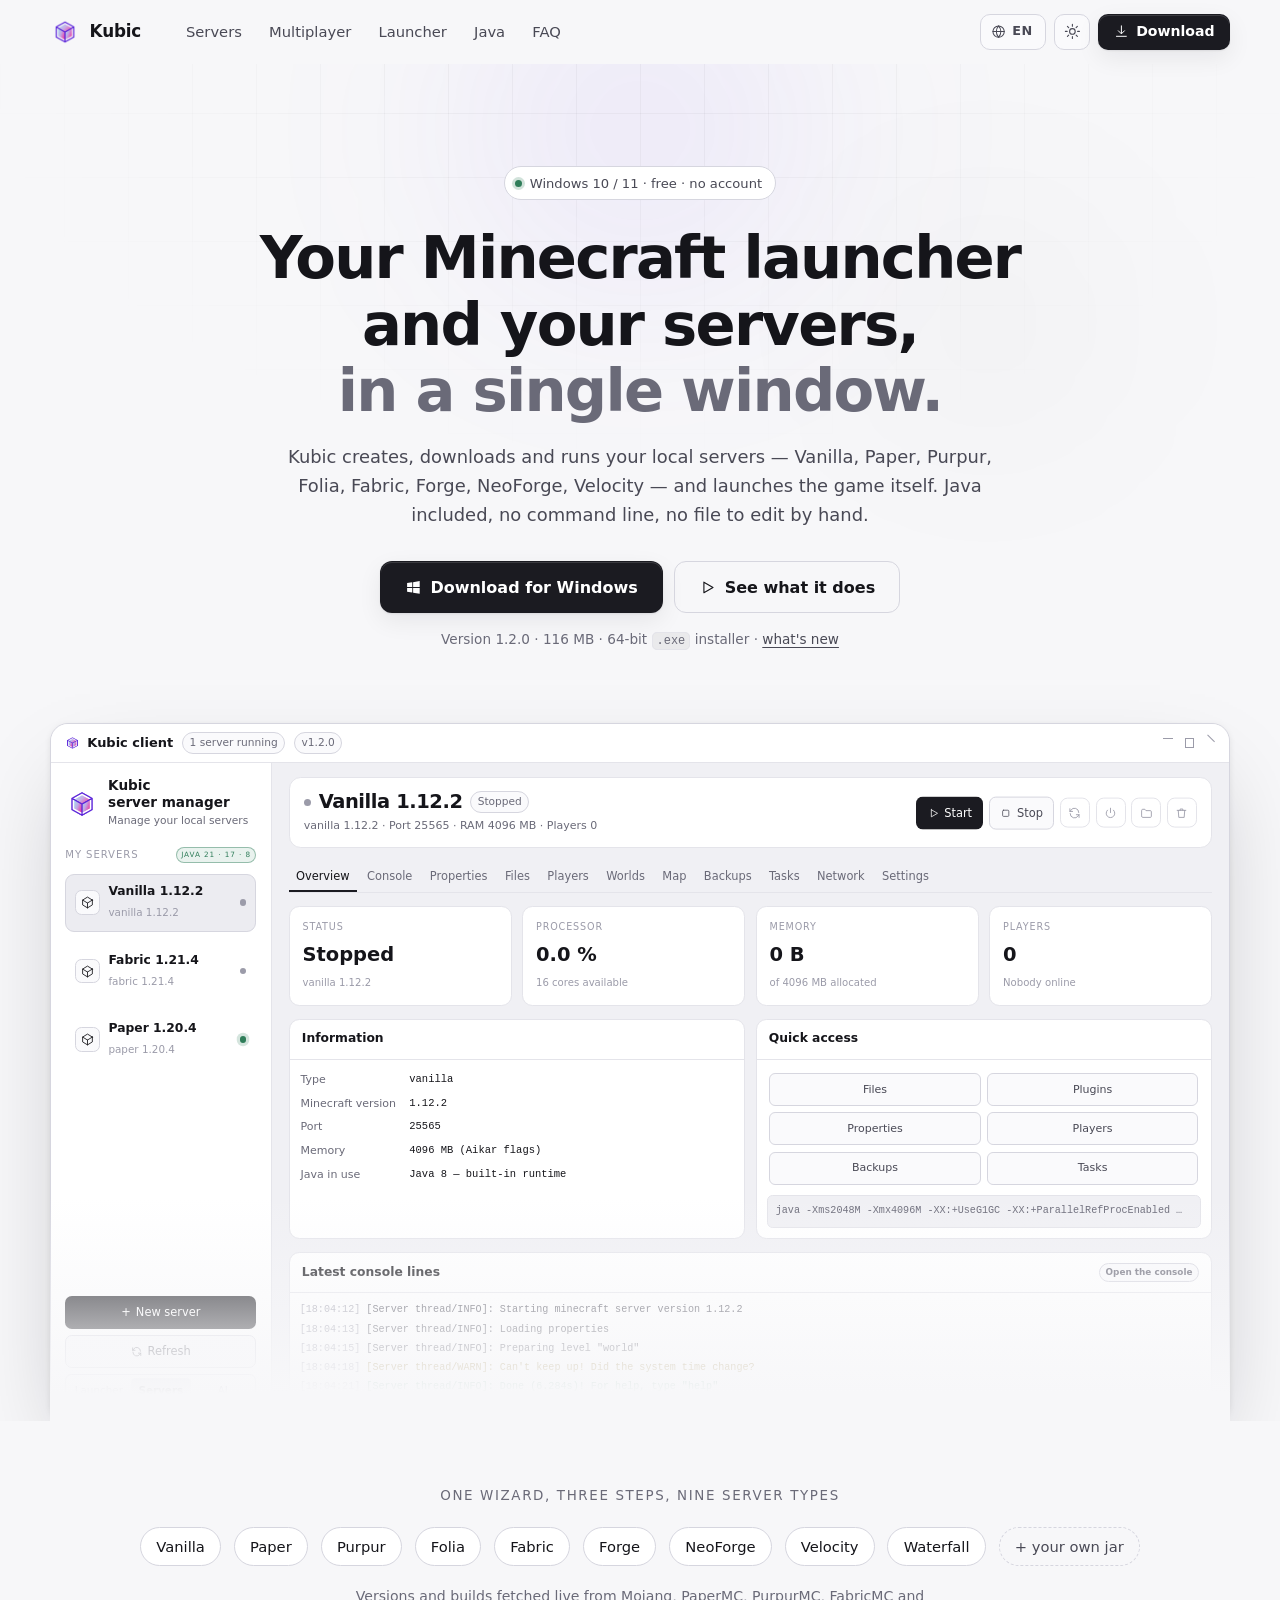
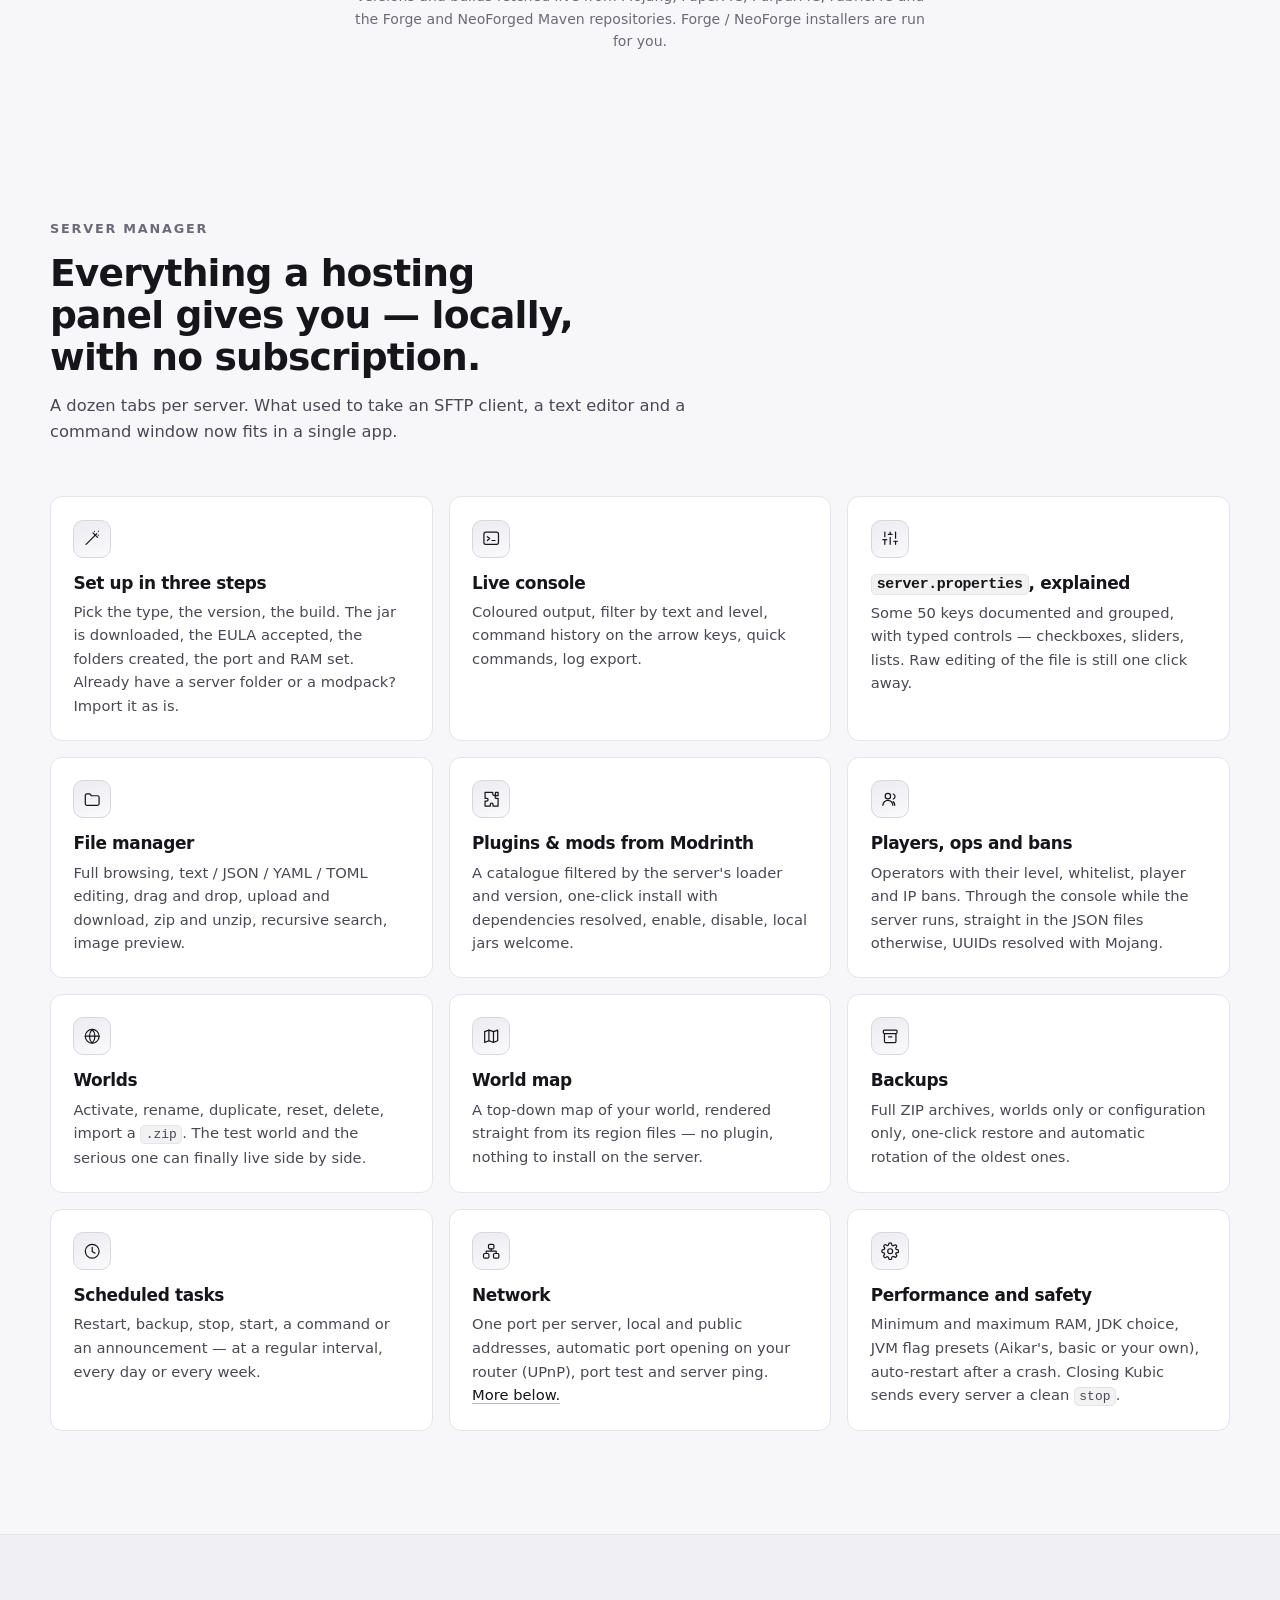
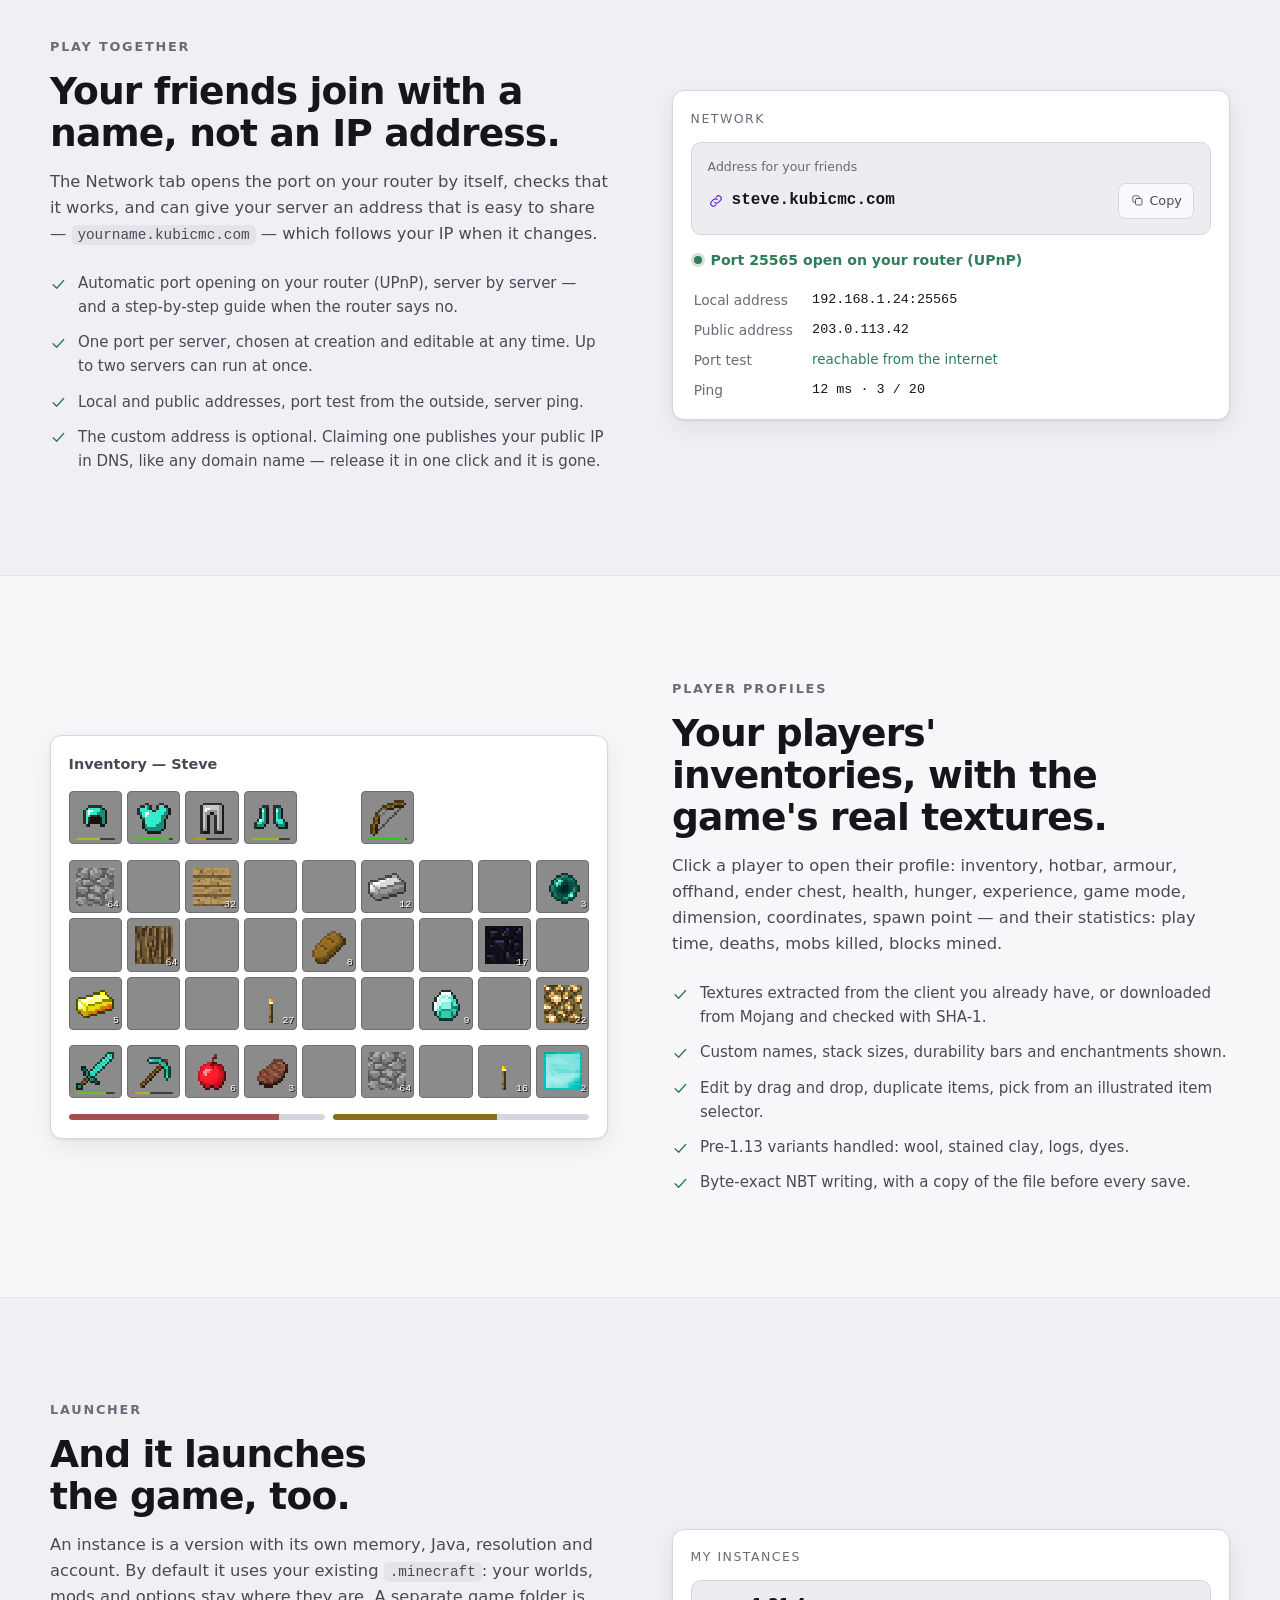
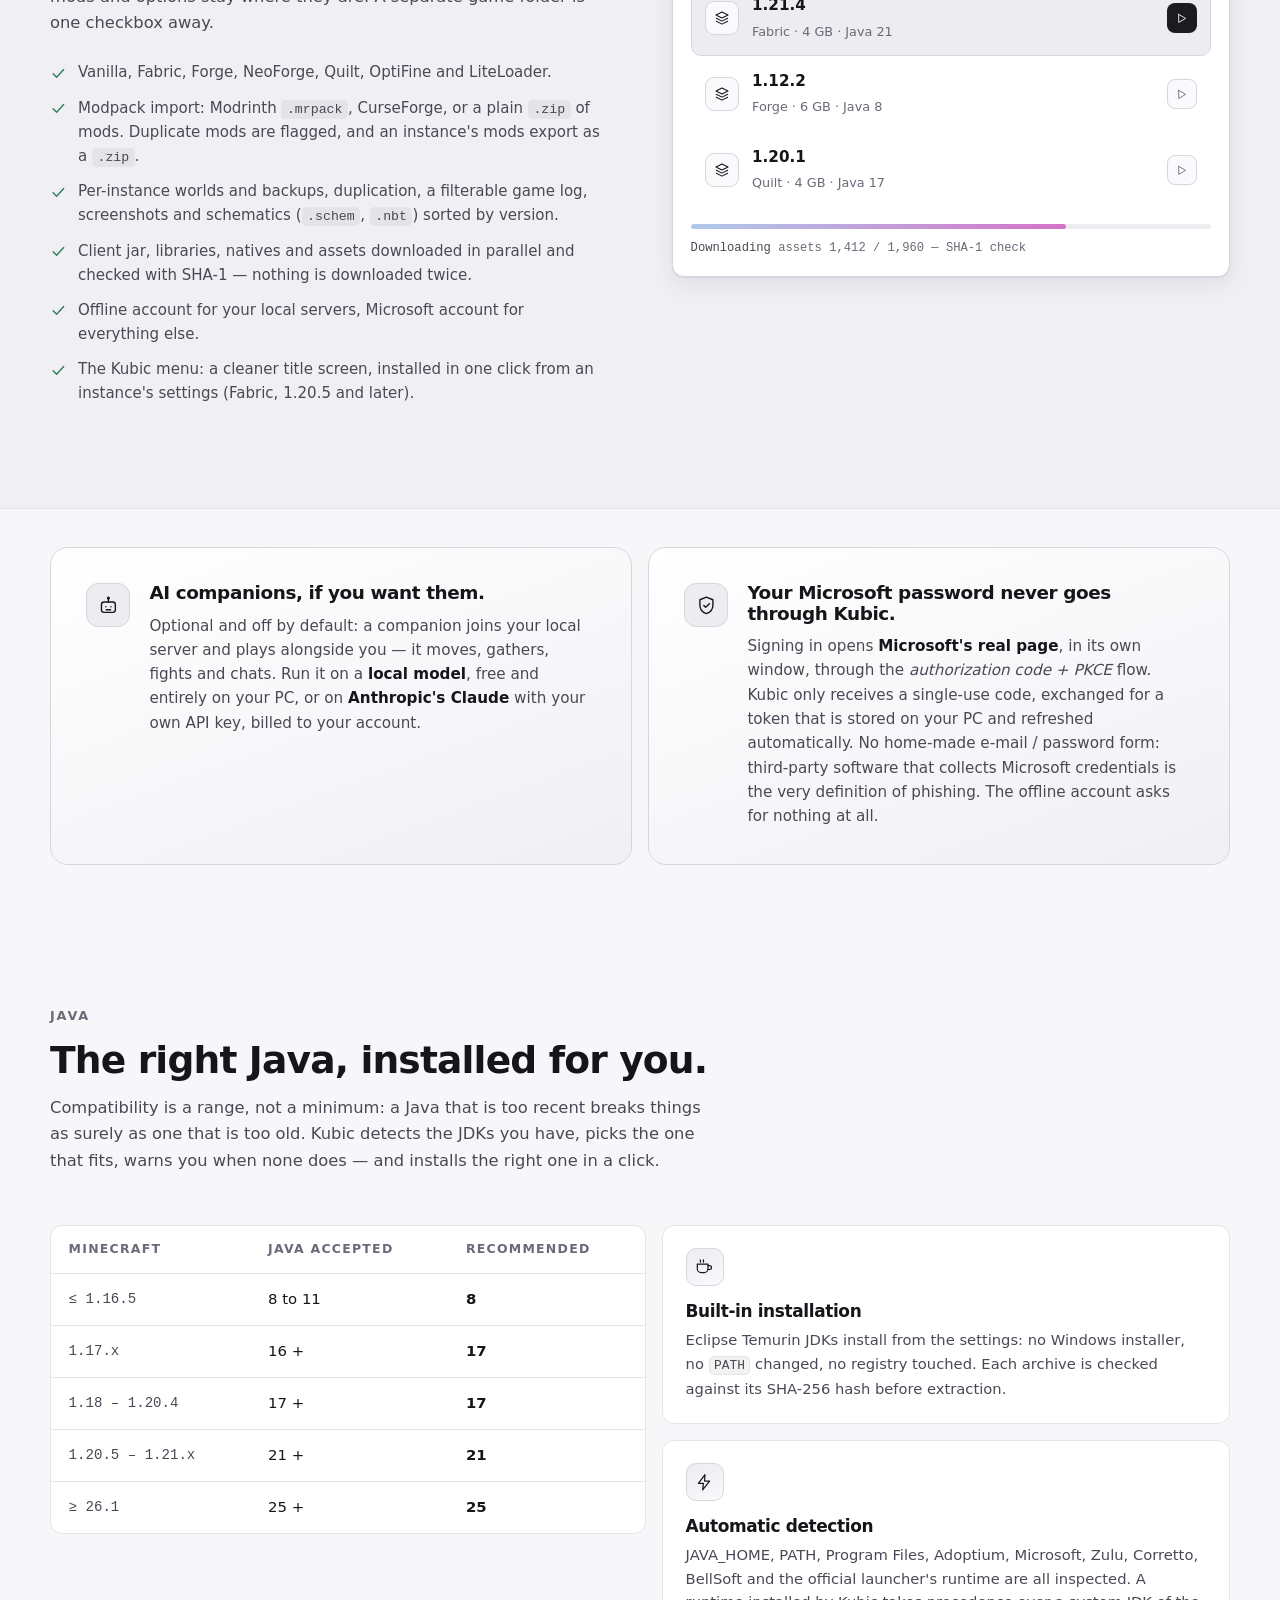
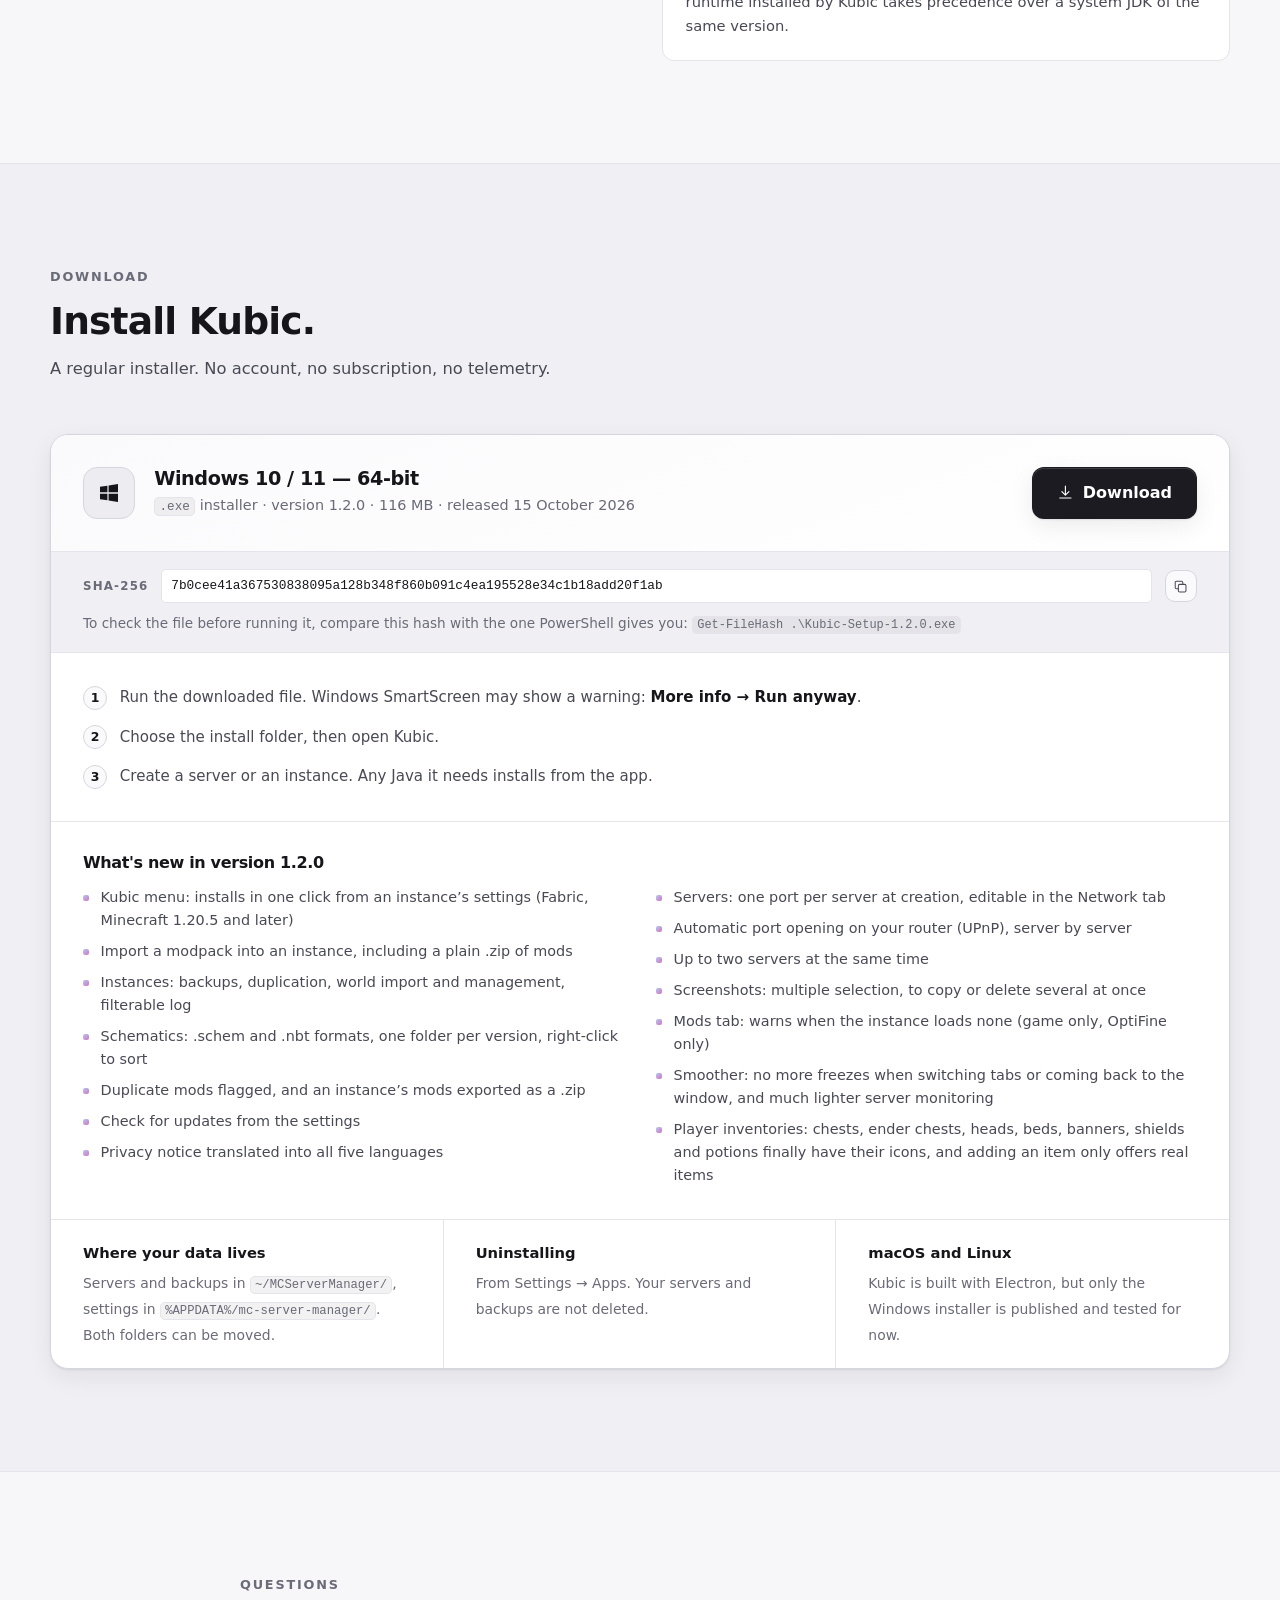
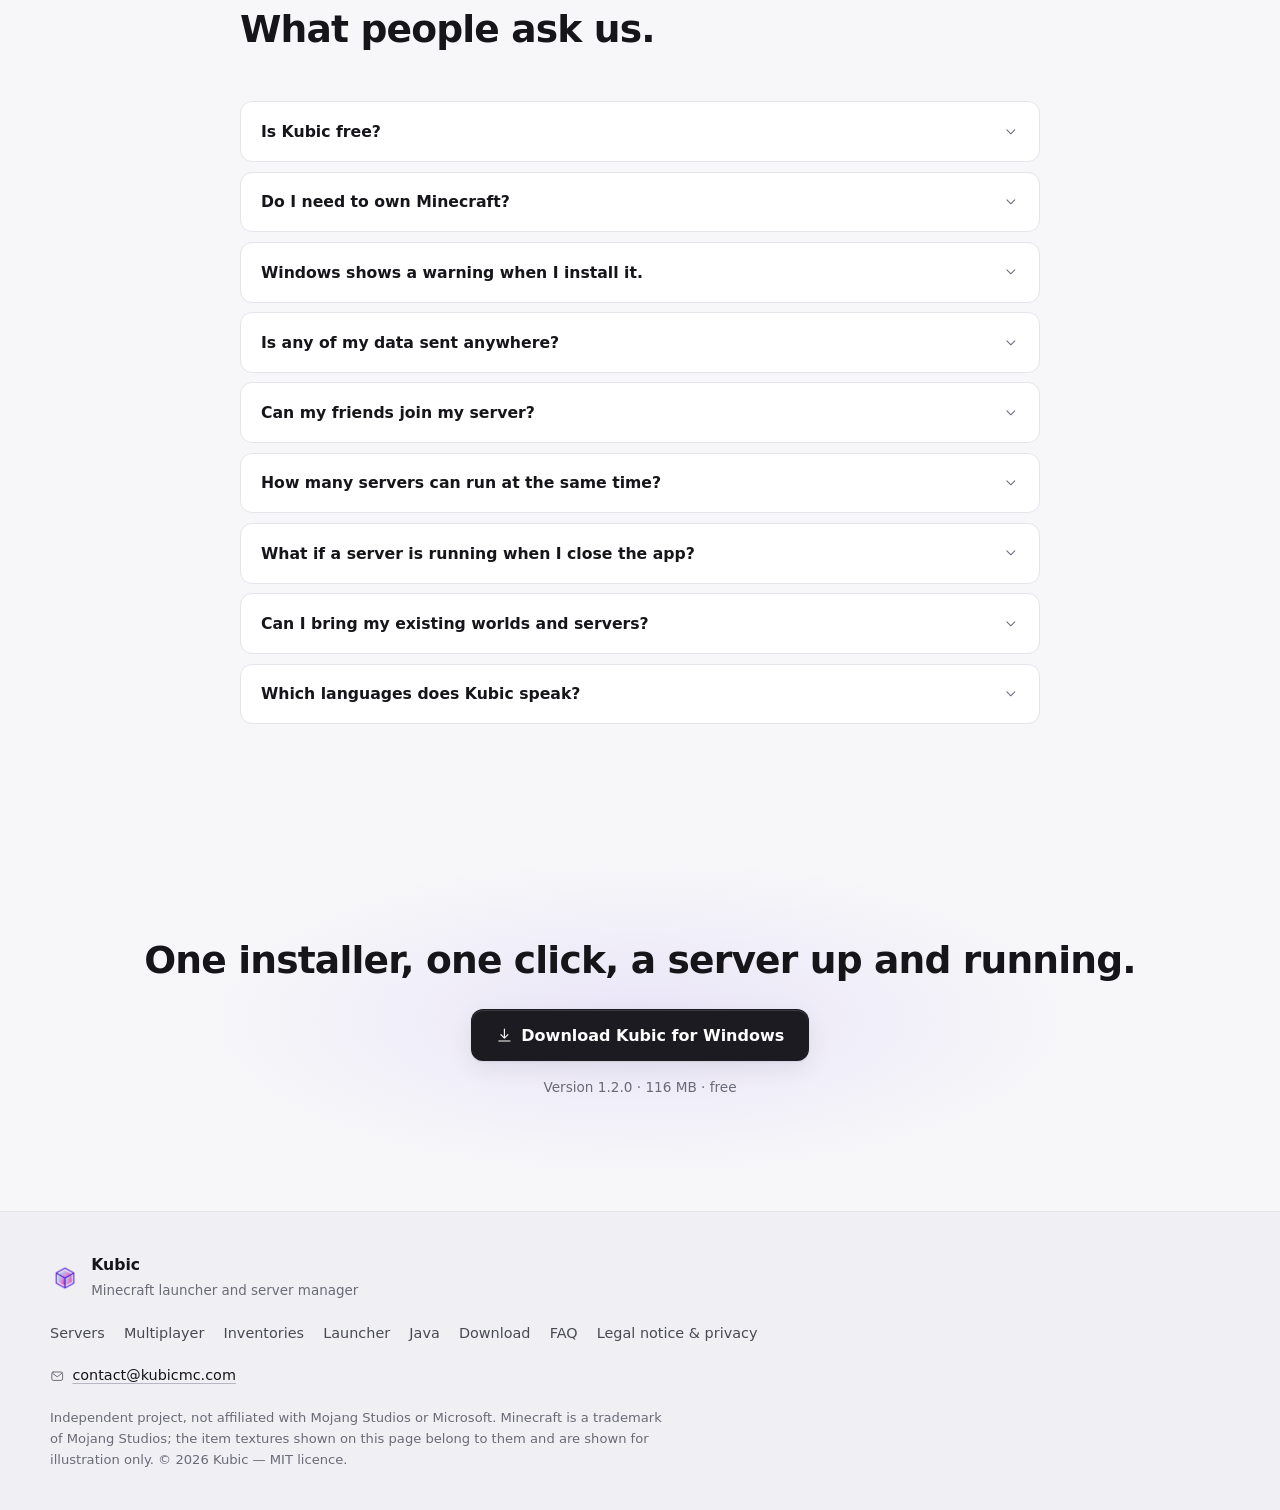
==== commit c7293f0d: "Add files via upload" ====
--- a/index.html
+++ b/index.html
@@ -611,7 +611,7 @@
           <h3 data-i18n="dl.os">Windows 10 / 11 — 64-bit</h3>
           <p>
             <span data-i18n="dl.installer"><code>.exe</code> installer</span> · <span data-i18n="w.version.lc">version</span> <span data-dl-version>1.2.0</span> ·
-            <span data-dl-size>116 MB</span> · <span data-i18n="dl.released">released</span> <span data-dl-date>12 October 2026</span>
+            <span data-dl-size>116 MB</span> · <span data-i18n="dl.released">released</span> <span data-dl-date>15 October 2026</span>
           </p>
         </div>
         <a class="btn btn-primary btn-lg" href="https://github.com/MCquent/kubic/releases/download/v1.2.0/Kubic-Setup-1.2.0.exe" download data-dl-file>
@@ -622,7 +622,7 @@
       <div class="dl-hash">
         <div class="dl-hash-row">
           <span class="dl-hash-label">SHA-256</span>
-          <code class="dl-hash-val" data-dl-sha>f00c9bd084441288cad1ef914d6c31e133c8b6fba90f81c8d3fce05e06aa9786</code>
+          <code class="dl-hash-val" data-dl-sha>7b0cee41a367530838095a128b348f860b091c4ea195528e34c1b18add20f1ab</code>
           <button class="icon-btn" type="button" data-copy="[data-dl-sha]" aria-label="Copy the SHA-256 hash" data-i18n-attr="aria-label:dl.copyhash">
             <svg><use href="#i-copy"/></svg>
           </button>
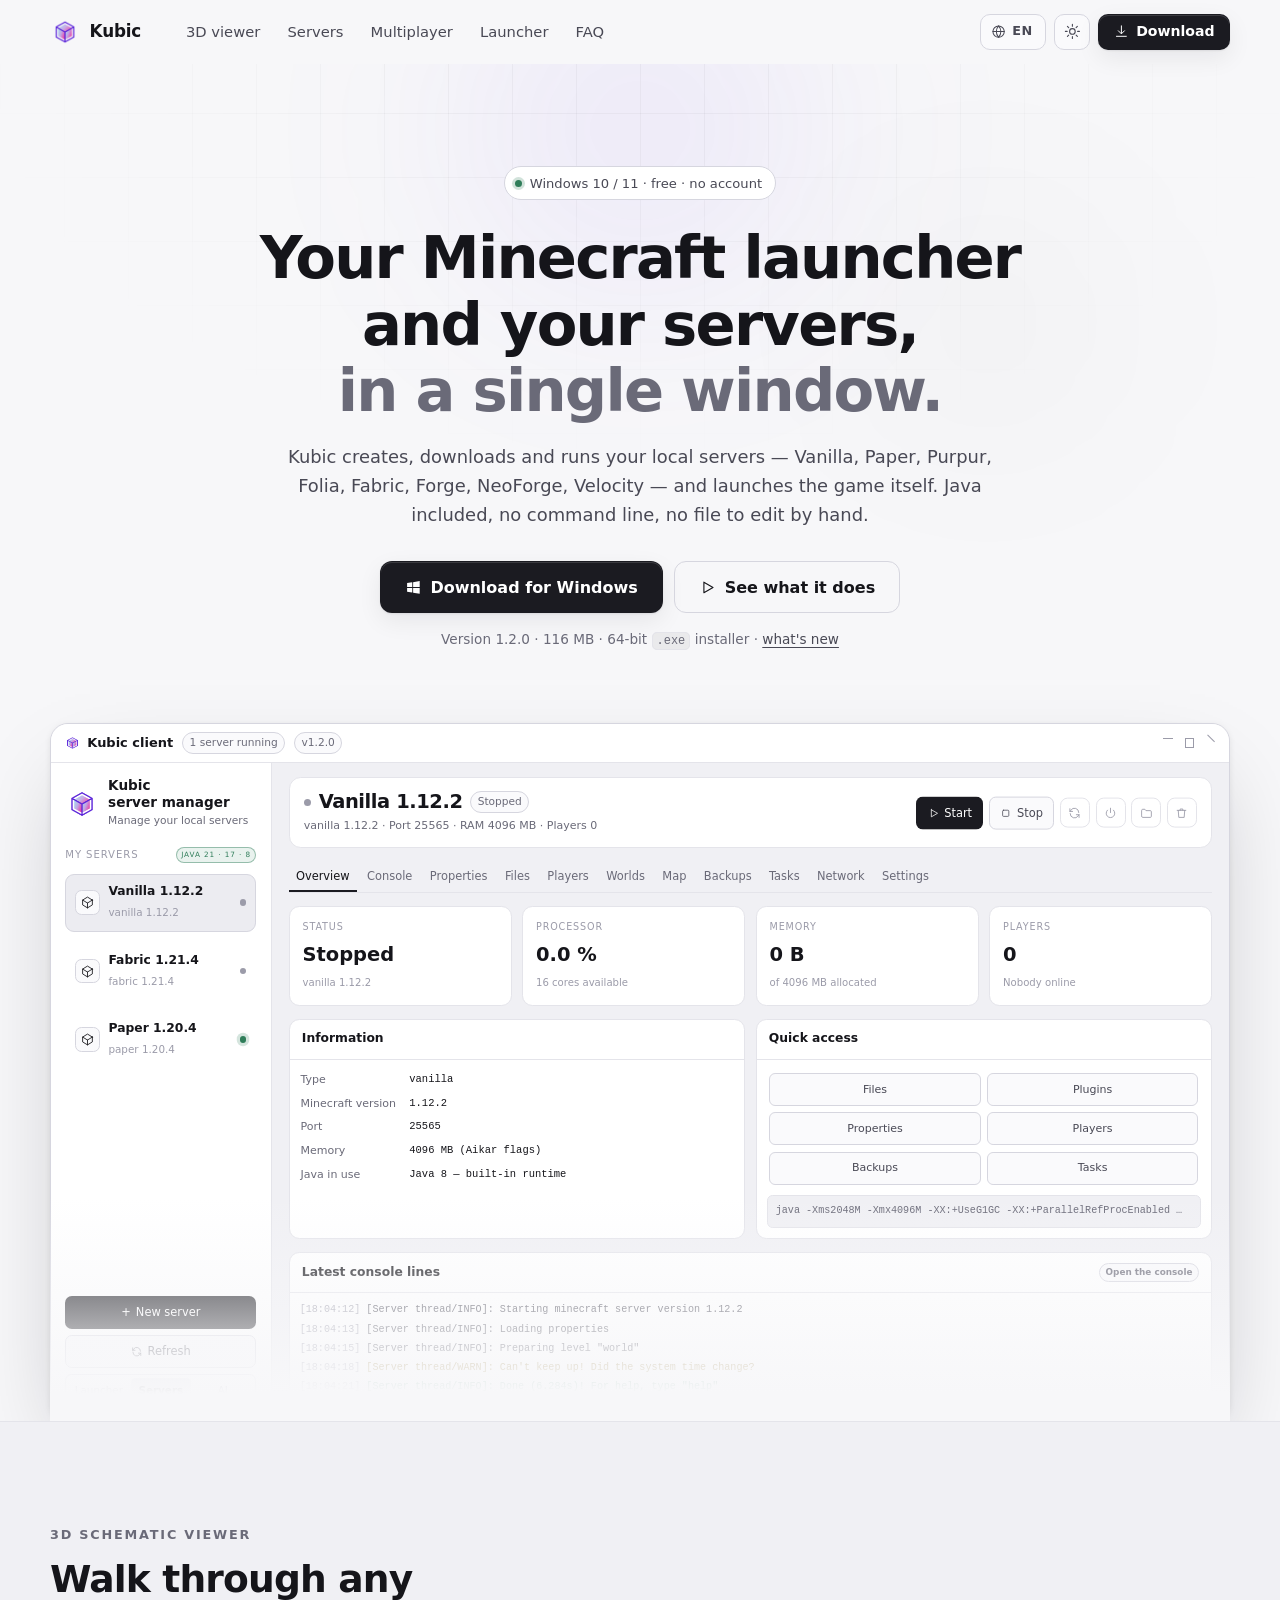
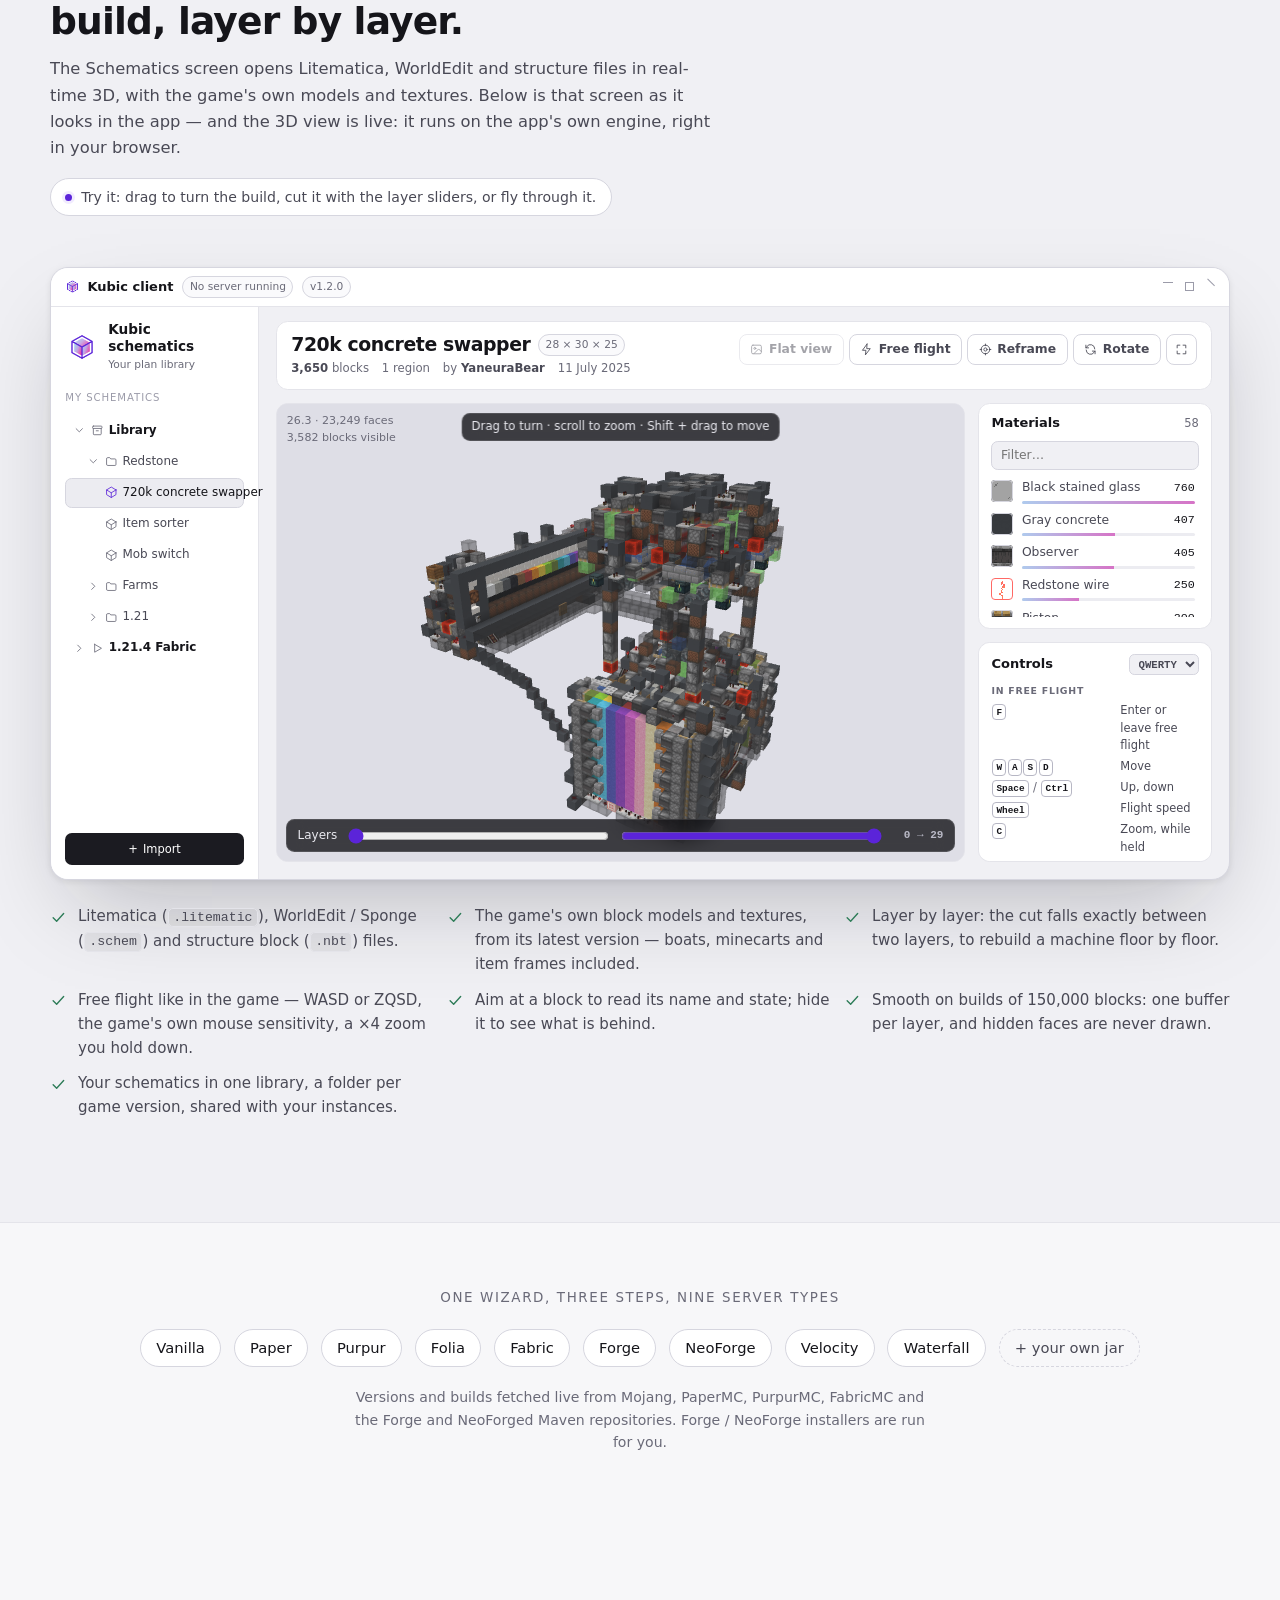
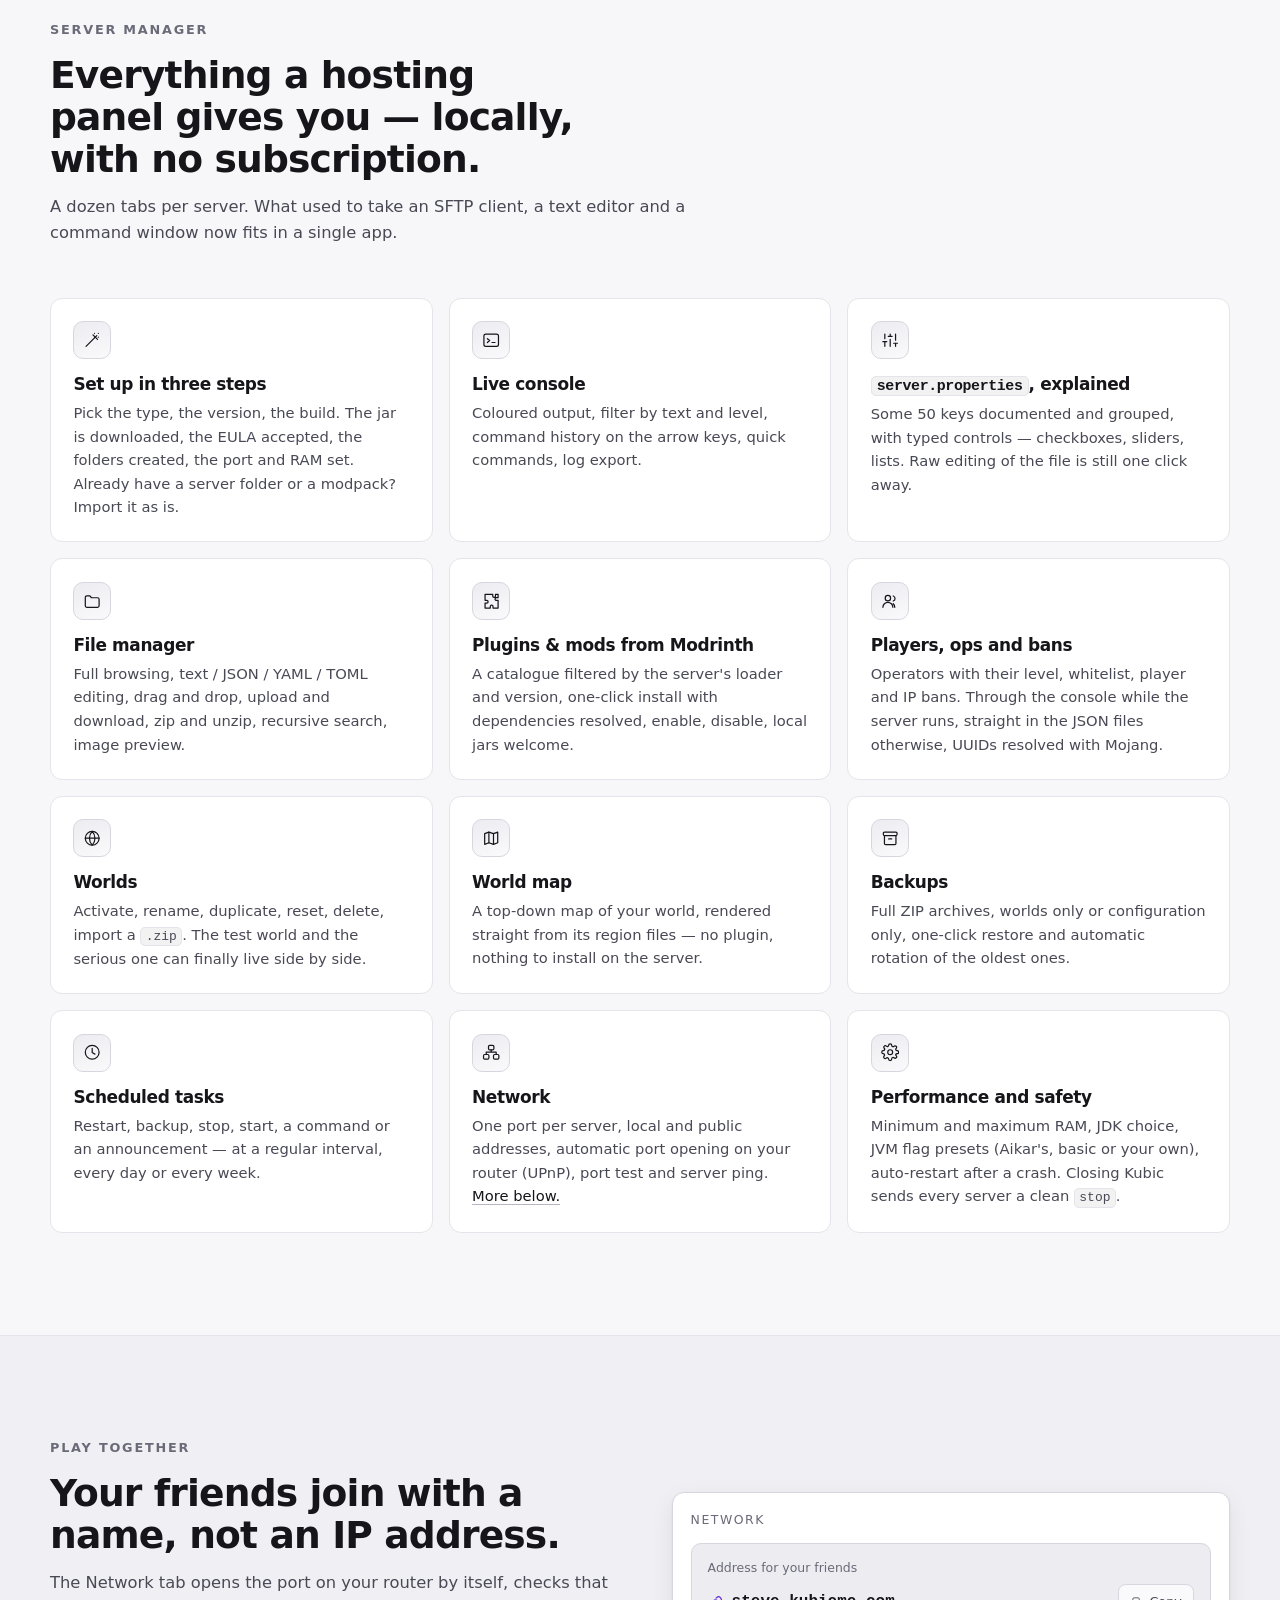
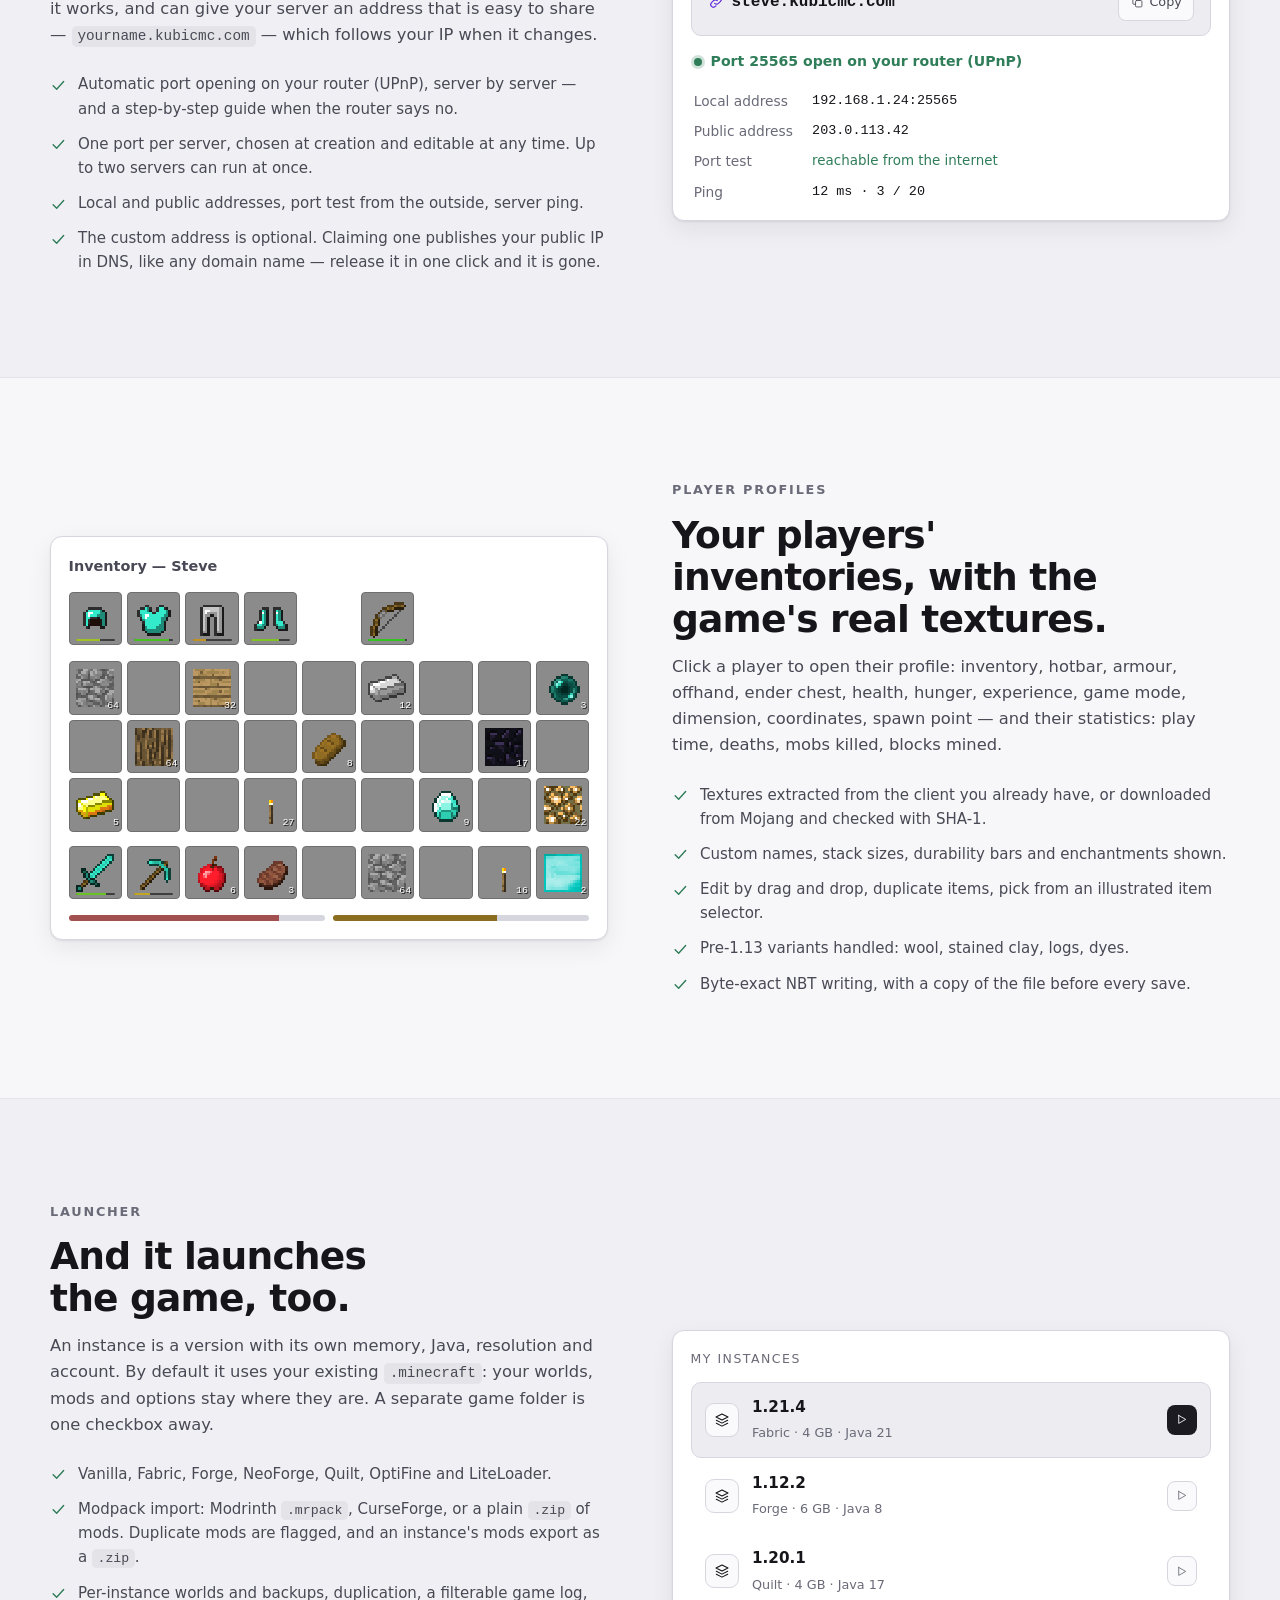
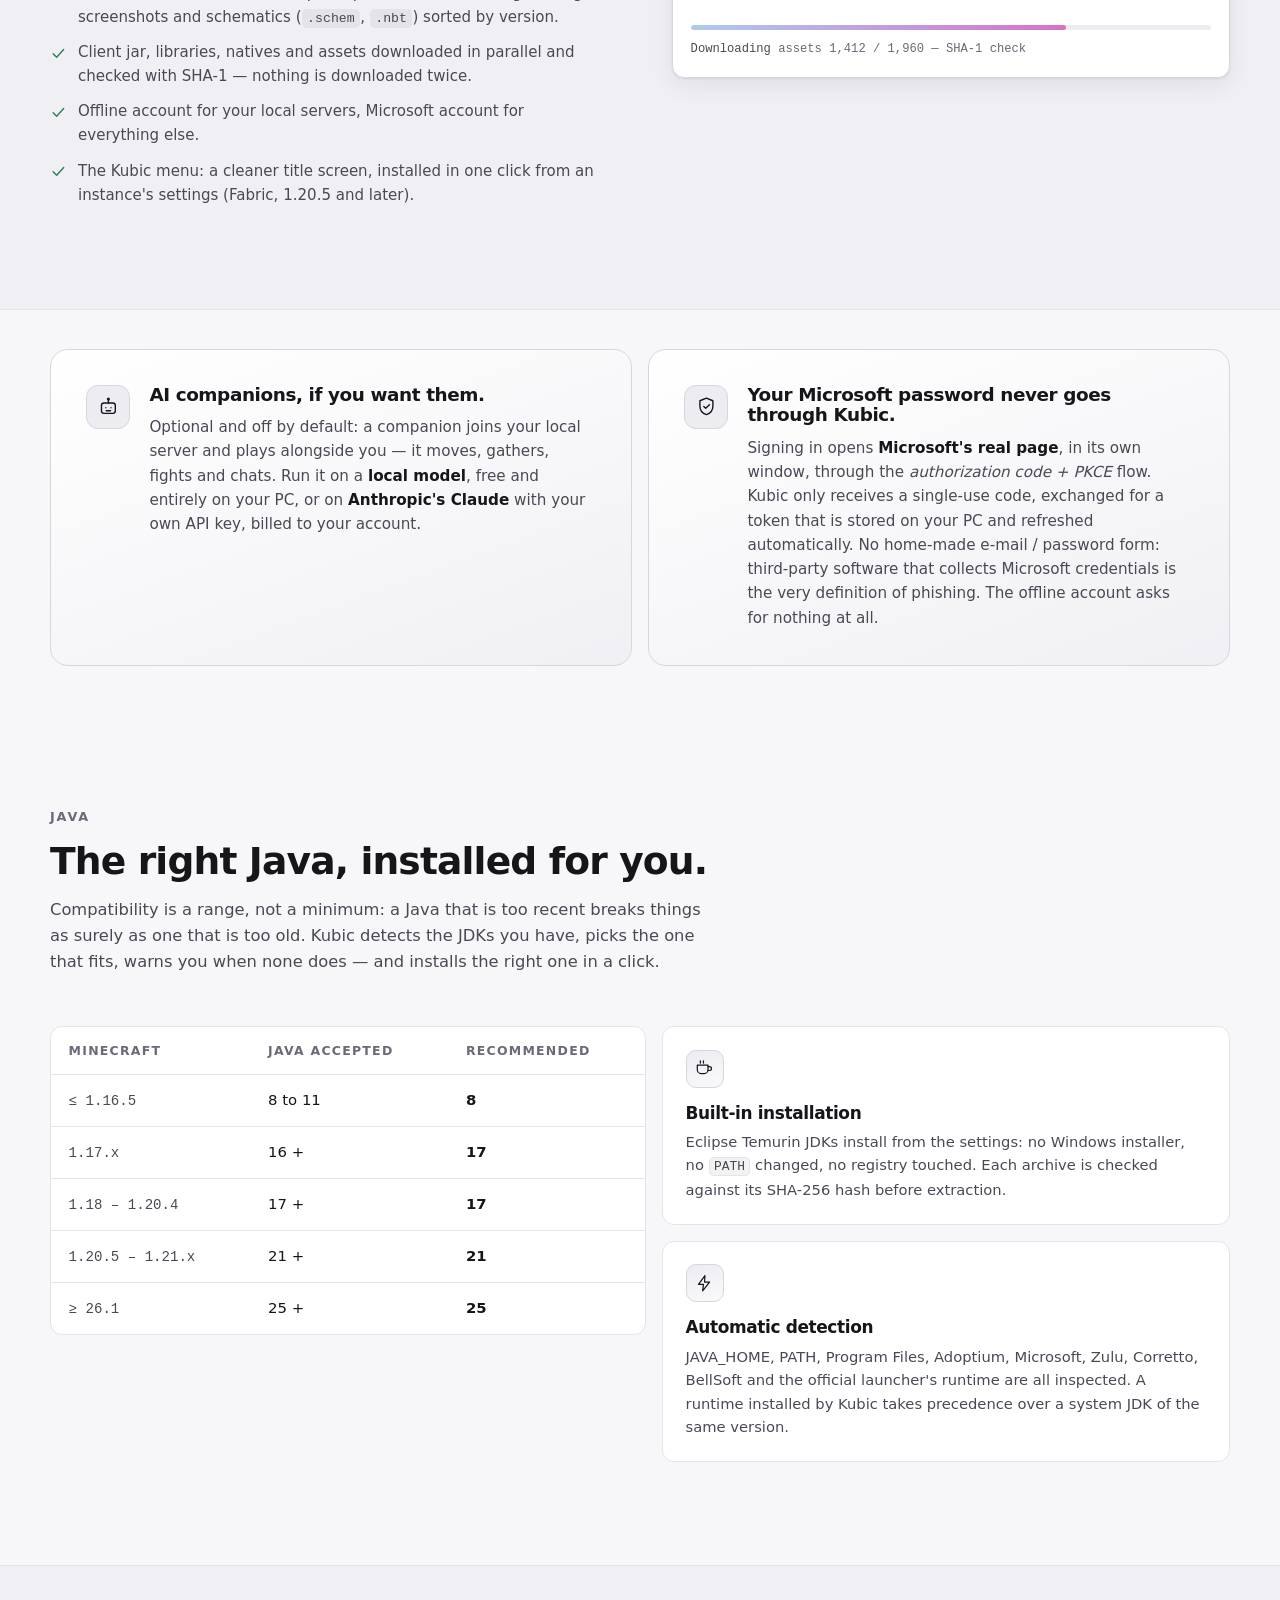
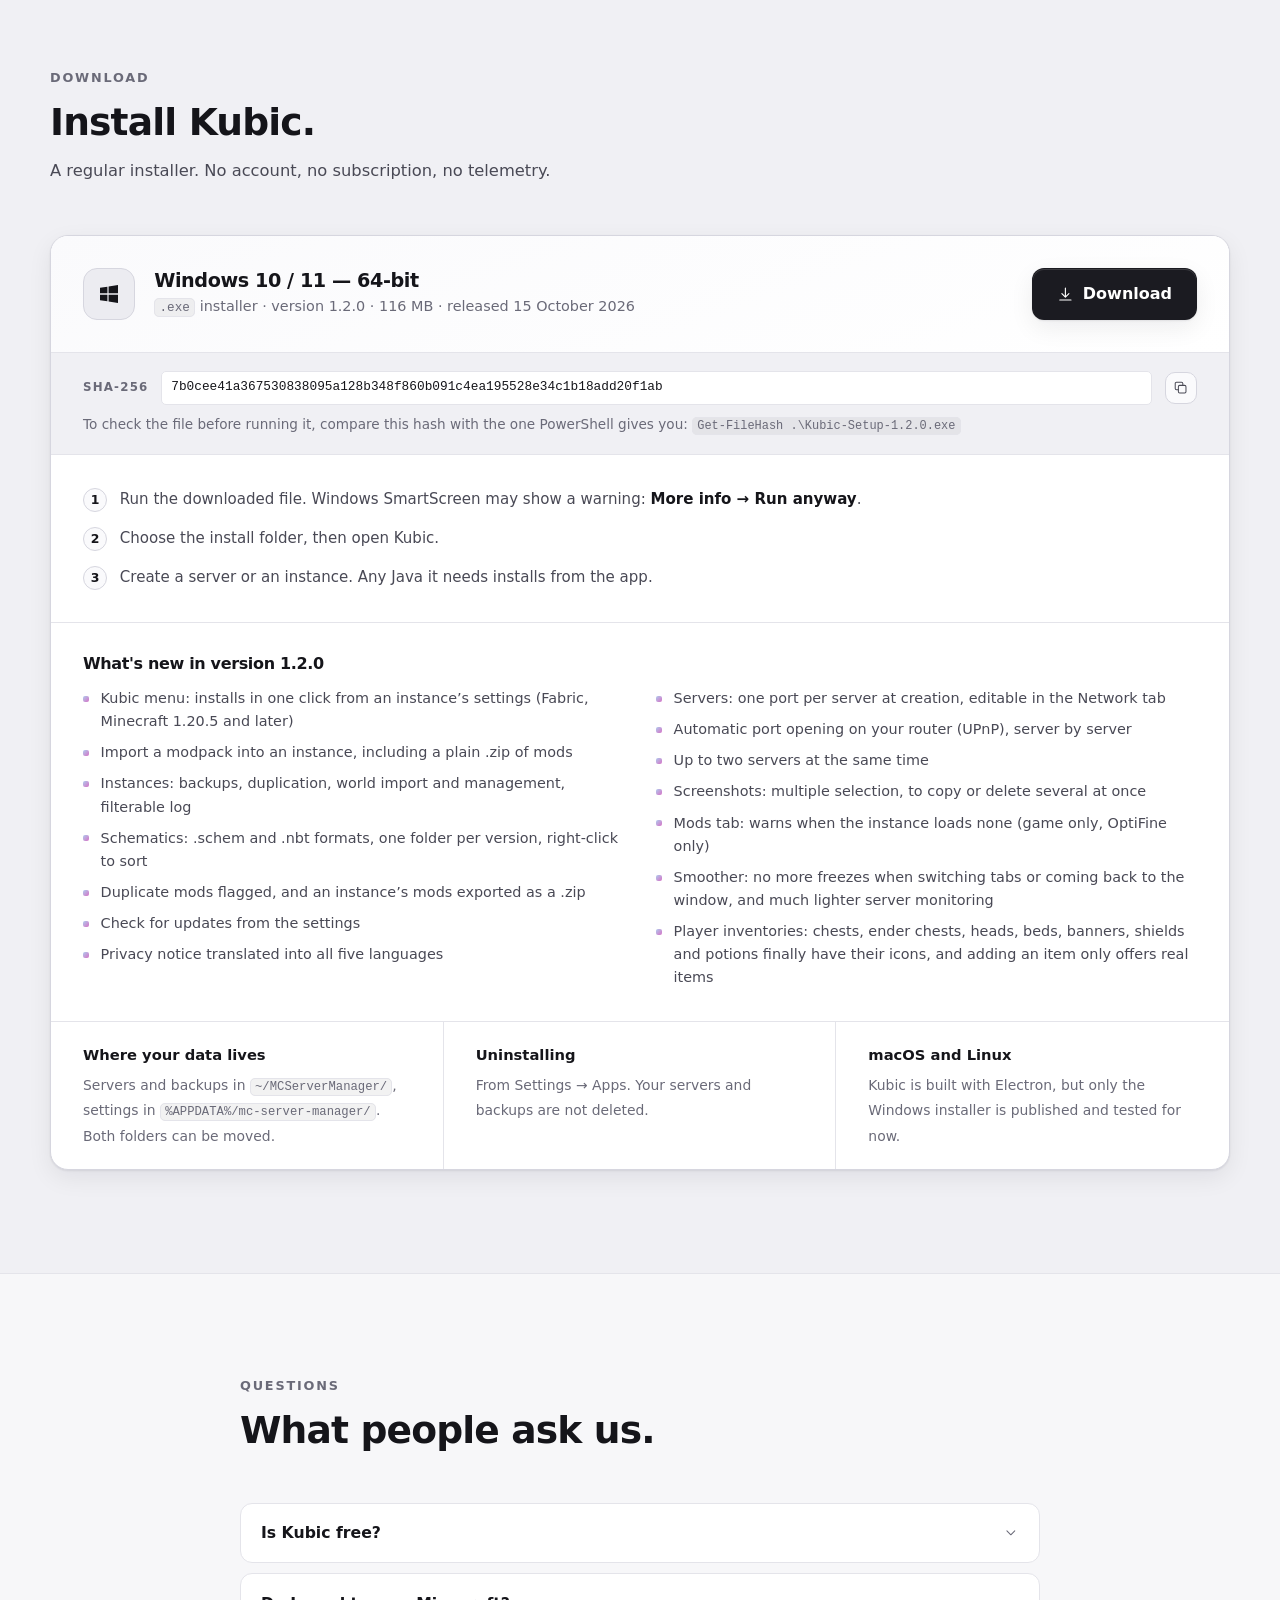
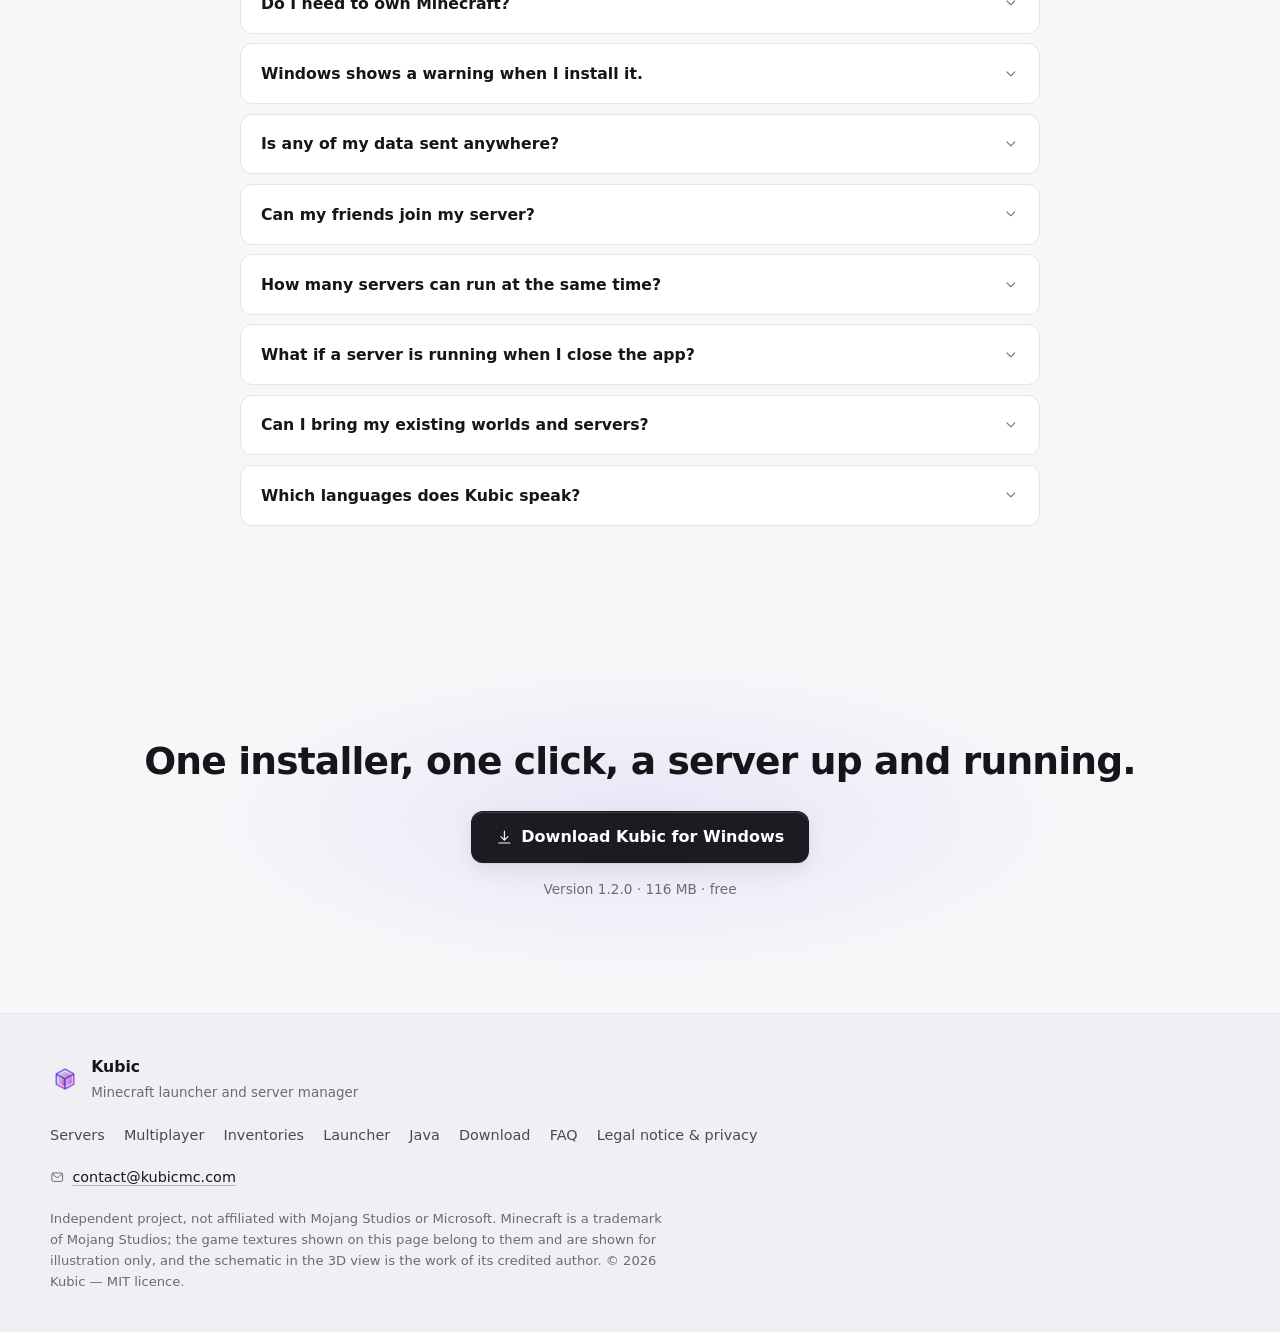
==== commit 41067796: "Add files via upload" ====
--- a/index.html
+++ b/index.html
@@ -4,7 +4,7 @@
 <meta charset="utf-8">
 <meta name="viewport" content="width=device-width, initial-scale=1">
 <title data-i18n="meta.title">Kubic — Minecraft launcher and server manager</title>
-<meta name="description" data-i18n-attr="content:meta.description" content="Kubic launches Minecraft and runs your local servers — Vanilla, Paper, Purpur, Folia, Fabric, Forge, NeoForge, Velocity, Waterfall. Console, plugins and mods, backups, world map, player inventories, Java included. Free for Windows.">
+<meta name="description" data-i18n-attr="content:meta.description" content="Kubic launches Minecraft and runs your local servers — Vanilla, Paper, Purpur, Folia, Fabric, Forge, NeoForge, Velocity, Waterfall. Console, plugins and mods, backups, world map, player inventories, a 3D schematic viewer, Java included. Free for Windows.">
 <!-- Adresse publique du site : à changer ici (4 lignes) s'il n'est pas servi depuis kubicmc.com. -->
 <link rel="canonical" href="https://kubicmc.com/">
 <meta property="og:url" content="https://kubicmc.com/">
@@ -13,7 +13,7 @@
 <meta property="og:type" content="website">
 <meta property="og:site_name" content="Kubic">
 <meta property="og:title" content="Kubic — Minecraft launcher and server manager">
-<meta property="og:description" content="Create, run and manage your Minecraft servers, and launch the game, from a single app. Free, for Windows.">
+<meta property="og:description" content="Create, run and manage your Minecraft servers, launch the game and explore your schematics in 3D, from a single app. Free, for Windows.">
 <meta property="og:image:width" content="1200">
 <meta property="og:image:height" content="630">
 <meta property="og:image:alt" content="Kubic — Minecraft launcher and server manager">
@@ -82,6 +82,10 @@
     <symbol id="i-windows" viewBox="0 0 24 24"><path d="M3 5.8 10.4 4.7v6.6H3V5.8Z" fill="currentColor" stroke="none"/><path d="M11.6 4.5 21 3v8.3h-9.4V4.5Z" fill="currentColor" stroke="none"/><path d="M3 12.7h7.4v6.6L3 18.2v-5.5Z" fill="currentColor" stroke="none"/><path d="M11.6 12.7H21V21l-9.4-1.5v-6.8Z" fill="currentColor" stroke="none"/></symbol>
     <symbol id="i-menu" viewBox="0 0 24 24"><path d="M4 7h16M4 12h16M4 17h16"/></symbol>
     <symbol id="i-close" viewBox="0 0 24 24"><path d="m6 6 12 12M18 6 6 18"/></symbol>
+    <symbol id="i-image" viewBox="0 0 24 24"><rect x="3" y="4" width="18" height="16" rx="2.5"/><circle cx="9" cy="10" r="1.8"/><path d="m21 16-5-5-9 9"/></symbol>
+    <symbol id="i-target" viewBox="0 0 24 24"><circle cx="12" cy="12" r="8"/><circle cx="12" cy="12" r="3"/><path d="M12 2v3M12 19v3M2 12h3M19 12h3"/></symbol>
+    <symbol id="i-plane" viewBox="0 0 24 24"><path d="M21 3 3 10.5l7.2 2.3L12.5 20 21 3Z"/><path d="m10.2 12.8 4.3-4.3"/></symbol>
+    <symbol id="i-expand" viewBox="0 0 24 24"><path d="M4 9V4h5M20 9V4h-5M4 15v5h5M20 15v5h-5"/></symbol>
     <symbol id="i-mail" viewBox="0 0 24 24"><rect x="3" y="5" width="18" height="14" rx="2.5"/><path d="m4 7 8 6 8-6"/></symbol>
   </defs>
 </svg>
@@ -97,10 +101,10 @@
     </a>
 
     <nav class="nav-links" id="nav-links" aria-label="Main navigation" data-i18n-attr="aria-label:nav.main">
+      <a href="#schematics" data-i18n="nav.viewer">3D viewer</a>
       <a href="#servers" data-i18n="nav.servers">Servers</a>
       <a href="#multiplayer" data-i18n="nav.multiplayer">Multiplayer</a>
       <a href="#launcher" data-i18n="nav.launcher">Launcher</a>
-      <a href="#java">Java</a>
       <a href="#faq" data-i18n="nav.faq">FAQ</a>
     </nav>
 
@@ -275,6 +279,141 @@
       </div>
       <div class="shot-fade" aria-hidden="true"></div>
     </div>
+  </div>
+</section>
+
+<!-- ─────────────────────────── visionneur 3D ─────────────────────────── -->
+<section class="sec sec-alt" id="schematics">
+  <div class="wrap">
+    <header class="sec-head" data-reveal>
+      <p class="kicker" data-i18n="sc.kicker">3D schematic viewer</p>
+      <h2 data-i18n="sc.title">Walk through any build, layer by layer.</h2>
+      <p class="sec-lead" data-i18n="sc.lead">
+        The Schematics screen opens Litematica, WorldEdit and structure files in real-time 3D, with
+        the game's own models and textures. Below is that screen as it looks in the app — and the
+        3D view is live: it runs on the app's own engine, right in your browser.
+      </p>
+      <p class="sc-try"><span class="viewer-dot"></span> <span data-i18n="sc.try">Try it: drag to turn the build, cut it with the layer sliders, or fly through it.</span></p>
+    </header>
+
+    <!-- l'écran Schematics de l'application ; la scène 3D est le vrai moteur (assets/js/viewer/) -->
+    <div class="sch" id="viewer" data-reveal>
+      <div class="app-tb">
+        <span class="tb-brand"><img src="assets/img/icon.png" alt=""> Kubic client</span>
+        <span class="chip" data-i18n="app.norun">No server running</span>
+        <span class="chip">v<span data-dl-version>1.2.0</span></span>
+        <span class="tb-win"><i></i><i></i><i></i></span>
+      </div>
+
+      <div class="sch-body">
+        <aside class="app-side sch-side" aria-hidden="true">
+          <div class="side-head">
+            <img class="side-logo" src="assets/img/icon.png" alt="">
+            <div>
+              <strong>Kubic<br>schematics</strong>
+              <small data-i18n="sch.sub">Your plan library</small>
+            </div>
+          </div>
+          <div class="side-label"><span data-i18n="sch.side">My schematics</span></div>
+          <div class="sch-arbre">
+            <span class="sch-l racine"><svg><use href="#i-chevron"/></svg><svg><use href="#i-archive"/></svg> <span data-i18n="sch.lib">Library</span></span>
+            <span class="sch-l dossier n1"><svg><use href="#i-chevron"/></svg><svg><use href="#i-folder"/></svg> Redstone</span>
+            <span class="sch-l fichier n2 is-active"><svg><use href="#i-cube"/></svg> <span id="sch-arbre-nom">720k concrete swapper</span></span>
+            <span class="sch-l fichier n2"><svg><use href="#i-cube"/></svg> Item sorter</span>
+            <span class="sch-l fichier n2"><svg><use href="#i-cube"/></svg> Mob switch</span>
+            <span class="sch-l dossier n1 ferme"><svg><use href="#i-chevron"/></svg><svg><use href="#i-folder"/></svg> Farms</span>
+            <span class="sch-l dossier n1 ferme"><svg><use href="#i-chevron"/></svg><svg><use href="#i-folder"/></svg> 1.21</span>
+            <span class="sch-l racine ferme"><svg><use href="#i-chevron"/></svg><svg><use href="#i-play"/></svg> 1.21.4 Fabric</span>
+          </div>
+          <div class="side-foot">
+            <span class="mini-btn mini-primary">+ <span data-i18n="sch.import">Import</span></span>
+          </div>
+        </aside>
+
+        <div class="sch-main">
+          <div class="sch-head">
+            <div class="sch-id">
+              <div class="sch-titre"><h3 id="viewer-nom">720k concrete swapper</h3> <span class="chip" id="viewer-dims">28 × 30 × 25</span></div>
+              <div class="sch-meta">
+                <span><b id="viewer-blocs">3,650</b> <span data-i18n="sch.blocks">blocks</span></span>
+                <span data-i18n="sch.region">1 region</span>
+                <span><span data-i18n="vw.by">by</span> <b id="viewer-auteur">YaneuraBear</b></span>
+                <span id="viewer-date">11 July 2025</span>
+              </div>
+            </div>
+            <div class="sch-actions">
+              <span class="sbtn is-off" title="Available in the app" data-i18n-attr="title:sch.inapp"><svg><use href="#i-image"/></svg> <span class="sbtn-lbl" data-i18n="sch.flat">Flat view</span></span>
+              <button type="button" class="sbtn fine-only" id="vw-fly"><svg><use href="#i-bolt"/></svg> <span class="sbtn-lbl" id="vw-fly-t">Free flight</span></button>
+              <button type="button" class="sbtn" id="vw-reset"><svg><use href="#i-target"/></svg> <span class="sbtn-lbl" data-i18n="sch.reframe">Reframe</span></button>
+              <button type="button" class="sbtn" id="vw-rot"><svg><use href="#i-refresh"/></svg> <span class="sbtn-lbl" data-i18n="sch.rotate">Rotate</span></button>
+              <button type="button" class="sbtn sbtn-ico" id="vw-full" aria-label="Full screen" data-i18n-attr="aria-label:vw.full"><svg><use href="#i-expand"/></svg></button>
+            </div>
+          </div>
+
+          <div class="sch-corps">
+            <div class="sch-scene" id="viewer-stage">
+              <img class="viewer-poster" src="assets/viewer/720k-concrete-swapper.webp" width="1600" height="900" alt="The 720k concrete swapper, a redstone machine, rendered in 3D by Kubic" data-i18n-attr="alt:vw.alt">
+              <canvas class="viewer-cv" id="viewer-cv" tabindex="0" aria-label="Interactive 3D view of the 720k concrete swapper" data-i18n-attr="aria-label:vw.aria"></canvas>
+              <p class="viewer-hint" id="viewer-hint">
+                <span class="hint-fine" data-i18n="vw.hint">Drag to turn · scroll to zoom · Shift + drag to move</span>
+                <span class="hint-touch" data-i18n="vw.hint.touch">Swipe sideways to turn · pinch to zoom</span>
+              </p>
+              <div class="sch-hud" id="viewer-hud"><span id="viewer-faces">26.3</span><span id="viewer-visibles">3,582 blocks visible</span></div>
+              <div class="viewer-fly" id="viewer-fly" hidden>
+                <span class="viewer-cross" aria-hidden="true"></span>
+                <p class="viewer-aim" id="viewer-aim" hidden></p>
+                <p class="viewer-keys" id="viewer-keys"></p>
+              </div>
+              <p class="viewer-msg" id="viewer-msg" hidden></p>
+              <div class="sch-tranche">
+                <span data-i18n="sch.layers">Layers</span>
+                <input type="range" id="vw-bas" min="0" max="29" value="0" aria-label="Layer floor" data-i18n-attr="aria-label:sch.floor">
+                <input type="range" id="vw-haut" min="0" max="29" value="29" aria-label="Layer ceiling" data-i18n-attr="aria-label:sch.ceiling">
+                <output id="vw-couches">0 → 29</output>
+              </div>
+            </div>
+
+            <aside class="sch-cote">
+              <div class="sch-carte">
+                <div class="sch-carte-tete">
+                  <h4 data-i18n="sc.mats">Materials</h4>
+                  <span id="mats-types">58</span>
+                </div>
+                <input type="search" class="sch-filtre" id="mats-filtre" placeholder="Filter…" aria-label="Filter the materials" data-i18n-attr="placeholder:sch.filter;aria-label:sch.filter.aria">
+                <ol class="mats-list" id="mats-list">
+                  <li><span class="mat-ico" style="--tx:4;--ty:0"></span><span class="mat-nom">Black stained glass</span><span class="mat-n">760</span><span class="mat-bar"><i style="width:100%"></i></span></li>
+                  <li><span class="mat-ico" style="--tx:2;--ty:2"></span><span class="mat-nom">Gray concrete</span><span class="mat-n">407</span><span class="mat-bar"><i style="width:54%"></i></span></li>
+                  <li><span class="mat-ico" style="--tx:2;--ty:4"></span><span class="mat-nom">Observer</span><span class="mat-n">405</span><span class="mat-bar"><i style="width:53%"></i></span></li>
+                  <li><span class="mat-ico mat-red" style="--tx:8;--ty:5"></span><span class="mat-nom">Redstone wire</span><span class="mat-n">250</span><span class="mat-bar"><i style="width:33%"></i></span></li>
+                  <li><span class="mat-ico" style="--tx:8;--ty:4"></span><span class="mat-nom">Piston</span><span class="mat-n">200</span><span class="mat-bar"><i style="width:26%"></i></span></li>
+                  <li><span class="mat-ico" style="--tx:4;--ty:6"></span><span class="mat-nom">Repeater</span><span class="mat-n">145</span><span class="mat-bar"><i style="width:19%"></i></span></li>
+                </ol>
+              </div>
+              <div class="sch-carte fine-only">
+                <div class="sch-carte-tete">
+                  <h4 data-i18n="sch.controls">Controls</h4>
+                  <select class="sch-dispo" id="vw-dispo" aria-label="Keyboard layout" data-i18n-attr="aria-label:sch.layout">
+                    <option value="azerty">AZERTY</option>
+                    <option value="qwerty">QWERTY</option>
+                  </select>
+                </div>
+                <dl class="sch-aide" id="viewer-aide"></dl>
+              </div>
+            </aside>
+          </div>
+        </div>
+      </div>
+    </div>
+
+    <ul class="ticks sc-ticks" data-reveal>
+      <li><svg><use href="#i-check"/></svg> <span data-i18n="sc.t1">Litematica (<code>.litematic</code>), WorldEdit / Sponge (<code>.schem</code>) and structure block (<code>.nbt</code>) files.</span></li>
+      <li><svg><use href="#i-check"/></svg> <span data-i18n="sc.t2">The game's own block models and textures, from its latest version — boats, minecarts and item frames included.</span></li>
+      <li><svg><use href="#i-check"/></svg> <span data-i18n="sc.t3">Layer by layer: the cut falls exactly between two layers, to rebuild a machine floor by floor.</span></li>
+      <li><svg><use href="#i-check"/></svg> <span data-i18n="sc.t4">Free flight like in the game — WASD or ZQSD, the game's own mouse sensitivity, a ×4 zoom you hold down.</span></li>
+      <li><svg><use href="#i-check"/></svg> <span data-i18n="sc.t5">Aim at a block to read its name and state; hide it to see what is behind.</span></li>
+      <li><svg><use href="#i-check"/></svg> <span data-i18n="sc.t6">Smooth on builds of 150,000 blocks: one buffer per layer, and hidden faces are never drawn.</span></li>
+      <li><svg><use href="#i-check"/></svg> <span data-i18n="sc.t7">Your schematics in one library, a folder per game version, shared with your instances.</span></li>
+    </ul>
   </div>
 </section>
 
@@ -757,13 +896,14 @@
     </p>
     <p class="foot-legal" data-i18n="foot.legal">
       Independent project, not affiliated with Mojang Studios or Microsoft. Minecraft is a trademark of
-      Mojang Studios; the item textures shown on this page belong to them and are shown for
-      illustration only. © <span data-year>2026</span> Kubic — MIT licence.
+      Mojang Studios; the game textures shown on this page belong to them and are shown for
+      illustration only, and the schematic in the 3D view is the work of its credited author. © <span data-year>2026</span> Kubic — MIT licence.
     </p>
   </div>
 </footer>
 
 <script src="assets/js/i18n.js"></script>
 <script src="assets/js/main.js"></script>
+<script type="module" src="assets/js/viewer/demo.js"></script>
 </body>
 </html>
--- a/assets/css/style.css
+++ b/assets/css/style.css
@@ -58,6 +58,9 @@
 
   --wrap: 1180px;
   --nav-h: 64px;
+
+  /* Fond de la scène 3D : lu aussi par assets/js/viewer/demo.js pour le moteur. */
+  --viewer-bg:   #101014;
 }
 
 :root[data-theme="light"] {
@@ -83,6 +86,8 @@
   --brand:       #5b24d9;
   --brand-glow:  rgba(116, 72, 240, .10);
 
+  --viewer-bg:   #dedee6;
+
   --ok:          #2f7d59;
   --warn:        #8a6d1f;
   --danger:      #a2504f;
@@ -100,6 +105,7 @@
 
 /* ------------------------------------------------------------ base */
 *, *::before, *::after { box-sizing: border-box; }
+[hidden] { display: none !important; }
 
 html { scroll-behavior: smooth; scroll-padding-top: calc(var(--nav-h) + 16px); }
 @media (prefers-reduced-motion: reduce) { html { scroll-behavior: auto; } }
@@ -467,6 +473,215 @@
   border: 1px solid var(--line); border-radius: .55em; background: var(--bg-2);
   color: var(--txt-3); font-family: var(--mono); font-size: .78em;
   white-space: nowrap; overflow: hidden; text-overflow: ellipsis;
+}
+
+/* ------------------------------------------------------------ visionneur 3D
+   L'écran Schematics de l'application, reproduit comme la maquette des
+   serveurs (mêmes classes app-tb, app-side…), sauf que la scène est vivante :
+   c'est le vrai moteur. Tailles en em sur une base de 13 px, comme l'app. */
+.sc-try {
+  display: inline-flex; align-items: center; gap: .55rem; margin-top: 1.1rem;
+  padding: .4rem .9rem; border: 1px solid var(--line-2); border-radius: 100px;
+  background: var(--panel); color: var(--txt-2); font-size: .88rem;
+}
+.viewer-dot {
+  width: 7px; height: 7px; border-radius: 50%; background: var(--brand); flex: none;
+  box-shadow: 0 0 0 3px var(--brand-glow); animation: pouls 2.4s ease-in-out infinite;
+}
+@keyframes pouls { 50% { opacity: .35; } }
+
+.sch {
+  font-size: 13px; line-height: 1.5; text-align: left;
+  border: 1px solid var(--line-2); border-radius: var(--r-lg);
+  background: var(--bg-2); box-shadow: var(--shadow-xl); overflow: hidden;
+}
+.sch-body { display: grid; grid-template-columns: 16em 1fr; }
+.sch-arbre { display: grid; gap: .1em; font-size: .92em; }
+.sch-l {
+  display: flex; align-items: center; gap: .45em; min-width: 0; padding: .42em .55em;
+  border: 1px solid transparent; border-radius: .55em; color: var(--txt-2); white-space: nowrap;
+}
+.sch-l svg { width: 1.05em; height: 1.05em; flex: none; color: var(--txt-3); }
+.sch-l.racine { color: var(--txt); font-weight: 560; }
+.sch-l.n1 { padding-left: 1.7em; }
+.sch-l.n2 { padding-left: 3.2em; }
+.sch-l.ferme > svg:first-child { rotate: -90deg; }
+.sch-l.is-active { background: var(--elev); border-color: var(--line-2); color: var(--txt); }
+.sch-l.is-active svg { color: var(--brand); }
+
+.sch-main { display: flex; flex-direction: column; gap: 1em; min-width: 0; padding: 1.1em 1.3em 1.3em; }
+.sch-head {
+  display: flex; justify-content: space-between; align-items: flex-start; gap: 1em; flex-wrap: wrap;
+  padding: .9em 1.1em; border: 1px solid var(--line); border-radius: .9em; background: var(--panel);
+}
+.sch-titre { display: flex; align-items: center; gap: .6em; flex-wrap: wrap; }
+.sch-titre h3 { font-size: 1.45em; font-weight: 640; }
+.sch-meta { display: flex; flex-wrap: wrap; gap: .2em 1.1em; margin-top: .35em; color: var(--txt-3); font-size: .9em; }
+.sch-meta b { color: var(--txt-2); font-weight: 600; }
+.sch-actions { display: flex; flex-wrap: wrap; align-items: center; gap: .4em; }
+.sbtn {
+  display: inline-flex; align-items: center; gap: .45em; height: 2.5em; padding: 0 .85em;
+  border: 1px solid var(--line-2); border-radius: .65em; background: transparent;
+  color: var(--txt-2); font: 560 .95em/1 var(--font); cursor: pointer; transition: background .18s, color .18s;
+}
+.sbtn:hover { background: var(--elev); color: var(--txt); }
+.sbtn svg { width: 1.05em; height: 1.05em; flex: none; }
+.sbtn.is-off { opacity: .5; cursor: default; }
+.sbtn.is-off:hover { background: transparent; color: var(--txt-2); }
+.sbtn[aria-pressed="true"] { background: var(--brand-deep); border-color: transparent; color: #fff; }
+.sbtn-ico { width: 2.5em; padding: 0; justify-content: center; }
+
+.sch-corps { display: grid; grid-template-columns: 1fr 18em; gap: 1em; align-items: stretch; }
+.sch-scene {
+  position: relative; overflow: hidden; aspect-ratio: 3 / 2; max-height: 72vh;
+  width: 100%; align-self: start;   /* la largeur suit la colonne, la hauteur suit la largeur */
+  border: 1px solid var(--line); border-radius: .9em; background: var(--viewer-bg);
+}
+.viewer-poster, .viewer-cv { position: absolute; inset: 0; width: 100%; height: 100%; display: block; }
+.viewer-poster { object-fit: cover; transition: opacity .6s; }
+.viewer-cv { opacity: 0; transition: opacity .6s; cursor: grab; touch-action: pan-y; outline: none; }
+.viewer-cv:active { cursor: grabbing; }
+.viewer-cv:focus-visible { box-shadow: inset 0 0 0 2px var(--brand); }
+.sch.is-live .viewer-cv { opacity: 1; }
+.sch.is-live .viewer-poster { opacity: 0; pointer-events: none; }
+/* Plein écran ou vol : tous les gestes vont à la scène, aucun ne fait défiler la page. */
+.sch.is-captive .viewer-cv { touch-action: none; }
+
+.sch-hud {
+  position: absolute; left: .9em; top: .8em; display: grid; gap: .1em;
+  color: var(--txt-3); font-size: .85em; pointer-events: none;
+}
+/* Pastilles sombres quel que soit le thème : lisibles sur n'importe quel bloc. */
+.viewer-hint, .viewer-msg, .viewer-aim, .viewer-keys, .sch-tranche {
+  background: rgba(10, 10, 14, .76); color: #e9e9ef;
+  border: 1px solid rgba(255, 255, 255, .12); border-radius: .7em;
+  -webkit-backdrop-filter: blur(10px); backdrop-filter: blur(10px);
+}
+.viewer-hint {
+  position: absolute; top: .8em; left: 50%; translate: -50% 0; margin: 0;
+  width: max-content; max-width: calc(100% - 24px); padding: .35em .8em;
+  font-size: .9em; text-align: center; pointer-events: none; transition: opacity .5s;
+}
+.sch.a-touche .viewer-hint, .sch:not(.is-live) .viewer-hint { opacity: 0; }
+.hint-touch { display: none; }
+@media (hover: none), (pointer: coarse) {
+  .hint-fine { display: none; }
+  .hint-touch { display: inline; }
+  .fine-only { display: none !important; }
+}
+.viewer-msg {
+  position: absolute; left: 50%; top: 50%; translate: -50% -50%; margin: 0; max-width: 86%;
+  padding: .6em 1em; text-align: center;
+}
+.sch-tranche {
+  position: absolute; left: .8em; right: .8em; bottom: .8em;
+  display: flex; align-items: center; gap: .7em; padding: .45em .85em; font-size: .92em;
+  opacity: 0; transition: opacity .4s; pointer-events: none;
+}
+.sch.is-live .sch-tranche { opacity: 1; pointer-events: auto; }
+.sch-tranche input { flex: 1; min-width: 50px; accent-color: var(--brand); cursor: pointer; }
+.sch-tranche output { min-width: 4.6em; text-align: right; color: #b9b9c6; font: 600 .92em/1 var(--mono); }
+
+/* En vol : un réticule, le bloc visé, les touches. */
+.viewer-fly { position: absolute; inset: 0; pointer-events: none; }
+.viewer-cross { position: absolute; left: 50%; top: 50%; width: 20px; height: 20px; translate: -50% -50%; }
+.viewer-cross::before, .viewer-cross::after { content: ""; position: absolute; background: #fff; mix-blend-mode: difference; }
+.viewer-cross::before { left: 9px; top: 0; width: 2px; height: 20px; }
+.viewer-cross::after { top: 9px; left: 0; width: 20px; height: 2px; }
+.viewer-aim {
+  position: absolute; left: 50%; top: calc(50% + 24px); translate: -50% 0; margin: 0;
+  padding: .3em .7em; white-space: nowrap;
+}
+.viewer-aim small { margin-left: .6em; color: #a3a3b0; font-family: var(--mono); font-size: .9em; }
+.viewer-keys {
+  position: absolute; top: .8em; left: 50%; translate: -50% 0; margin: 0; max-width: calc(100% - 24px);
+  padding: .4em .8em; font-size: .9em; line-height: 1.9; text-align: center;
+}
+.viewer-keys kbd, .sch-aide kbd {
+  font: 600 .82em/1 var(--mono); padding: .18em .36em; margin: 0 .06em;
+  border: 1px solid rgba(255, 255, 255, .22); border-radius: 4px;
+}
+
+/* la colonne de droite : Matériaux et Commandes, comme dans l'app */
+/* contain: size — la colonne prend la hauteur de la scène au lieu de lui imposer la sienne. */
+.sch-cote { display: flex; flex-direction: column; gap: 1em; min-height: 0; position: relative; contain: size; }
+.sch-carte {
+  display: flex; flex-direction: column; min-height: 0;
+  padding: .85em .95em; border: 1px solid var(--line); border-radius: .9em; background: var(--panel);
+}
+.sch-carte:first-child { flex: 1 1 0; min-height: 14em; }
+/* Les commandes défilent dans leur carte : la liste des matériaux garde la place. */
+.sch-carte + .sch-carte { flex: 0 1 auto; max-height: 48%; overflow: auto; }
+.sch-carte-tete { display: flex; align-items: center; gap: .6em; margin-bottom: .7em; }
+.sch-carte-tete h4 { margin-right: auto; font-size: 1em; font-weight: 600; letter-spacing: 0; }
+#mats-types { color: var(--txt-3); font-size: .88em; }
+.sch-filtre {
+  width: 100%; height: 2.3em; margin-bottom: .7em; padding: 0 .7em;
+  border: 1px solid var(--line-2); border-radius: .55em; background: var(--bg-2);
+  color: var(--txt); font: .95em var(--font);
+}
+.sch-dispo {
+  height: 2em; padding: 0 .4em; border: 1px solid var(--line-2); border-radius: .5em;
+  background: var(--bg-2); color: var(--txt-2); font: 600 .82em var(--mono); cursor: pointer;
+}
+.sch-aide { display: grid; grid-template-columns: auto 1fr; gap: .35em .7em; margin: 0; font-size: .88em; }
+.sch-aide dt {
+  grid-column: 1 / -1; margin-top: .4em; color: var(--txt-3);
+  font-size: .82em; font-weight: 600; letter-spacing: .08em; text-transform: uppercase;
+}
+.sch-aide dt:first-child { margin-top: 0; }
+.sch-aide dd { margin: 0; color: var(--txt-2); }
+.sch-aide dd.k { white-space: nowrap; }
+.sch-aide kbd { border-color: var(--line-3); color: var(--txt); }
+
+/* la liste des matériaux, avec la texture de chaque bloc */
+.mats-list { display: grid; gap: .55em; align-content: start; overflow: auto; min-height: 0; flex: 1; padding-right: .3em; }
+.mats-list li {
+  display: grid; grid-template-columns: 22px 1fr auto; column-gap: .65em; row-gap: .3em; align-items: center;
+}
+.mat-ico {
+  --cases: 10;   /* côté, en tuiles, de la planche ; posé par demo.js d'après le plan */
+  grid-row: span 2; width: 22px; height: 22px; border-radius: 4px;
+  /* --atlas est posé par demo.js d'après le plan ; l'adresse écrite ici ne sert que sans JS. */
+  background: var(--atlas, url("../viewer/atlas-26.3.png")) no-repeat;
+  background-size: calc(var(--cases) * 100%) calc(var(--cases) * 100%);
+  background-position: calc(var(--tx) * 100% / (var(--cases) - 1)) calc(var(--ty) * 100% / (var(--cases) - 1));
+  image-rendering: pixelated; outline: 1px solid var(--line-2); outline-offset: -1px;
+}
+/* La poudre de redstone est grise dans les textures : le jeu la teinte, on fait de même,
+   sans toucher aux pixels transparents. */
+.mat-red { filter: brightness(.6) sepia(1) saturate(12) hue-rotate(-40deg); }
+.mat-nom { color: var(--txt-2); font-size: .95em; min-width: 0; overflow: hidden; text-overflow: ellipsis; white-space: nowrap; }
+.mat-n { color: var(--txt); font: .9em var(--mono); }
+.mat-bar { grid-column: 2 / span 2; height: 3px; border-radius: 3px; background: var(--elev); overflow: hidden; }
+.mat-bar i { display: block; height: 100%; background: linear-gradient(90deg, var(--brand-sky), var(--brand-pink)); }
+
+.sc-ticks { grid-template-columns: repeat(auto-fit, minmax(300px, 1fr)); gap: .8rem 2.2rem; margin-top: clamp(2rem, 4vw, 2.75rem); }
+
+.sch:fullscreen { display: flex; flex-direction: column; border: 0; border-radius: 0; }
+.sch:fullscreen .sch-body { flex: 1; min-height: 0; }
+.sch:fullscreen .sch-main { min-height: 0; }
+.sch:fullscreen .sch-corps { flex: 1; min-height: 0; }
+.sch:fullscreen .sch-scene { aspect-ratio: auto; max-height: none; height: 100%; }
+
+@media (max-width: 1000px) {
+  .sch-body { grid-template-columns: 1fr; }
+  .sch-side { display: none; }
+}
+@media (max-width: 760px) {
+  .sch { margin-inline: -8px; }
+  .sch-main { padding: .8em; gap: .8em; }
+  .sch-corps { grid-template-columns: 1fr; }
+  .sch-cote { contain: none; }
+  .sch-scene { aspect-ratio: 1 / 1; max-height: 80vh; }
+  .sch-hud { display: none; }
+  .sch-carte:first-child { flex: none; max-height: 19em; }
+  .sbtn { padding: 0 .7em; }
+  .sbtn-lbl { position: absolute; width: 1px; height: 1px; overflow: hidden; clip: rect(0 0 0 0); white-space: nowrap; }
+  .sch .app-tb .chip:first-of-type { display: none; }
+}
+@media (prefers-reduced-motion: reduce) {
+  .viewer-dot { animation: none; }
 }
 
 /* ------------------------------------------------------------ bandeau types */
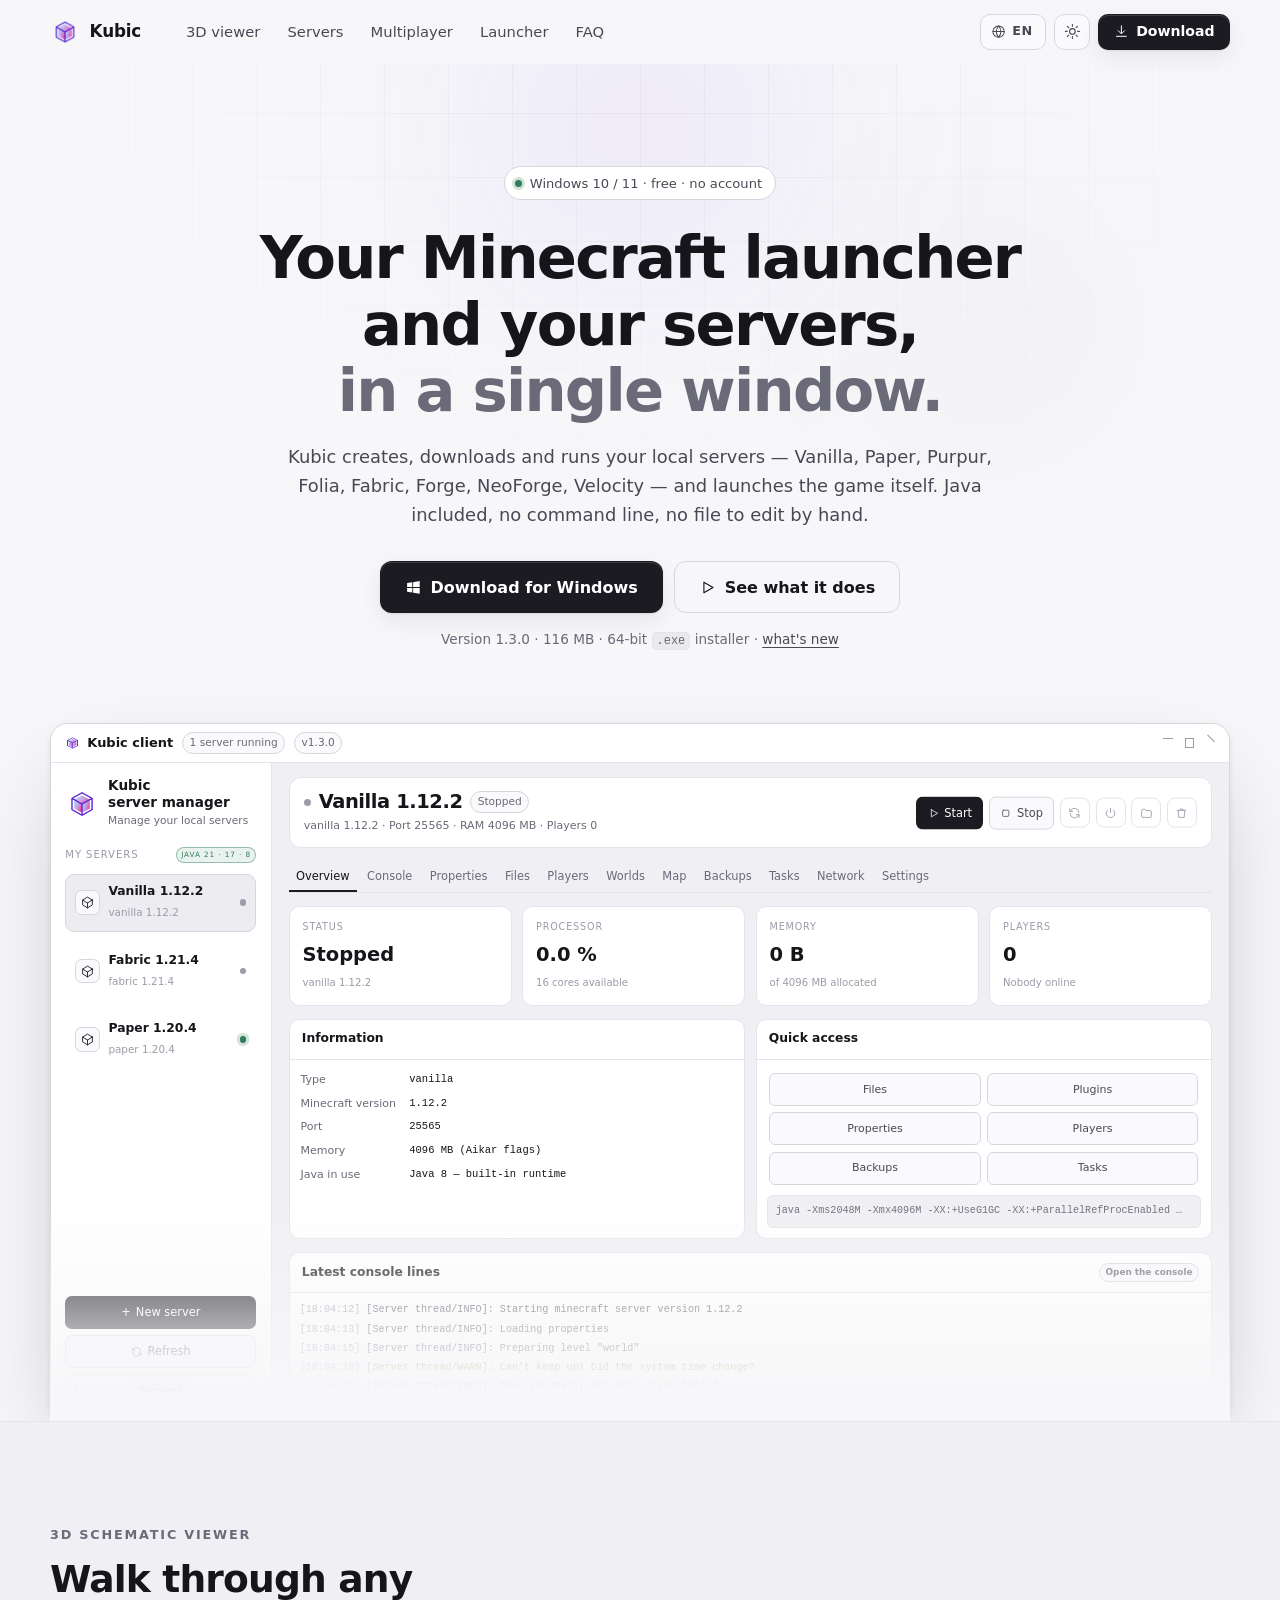
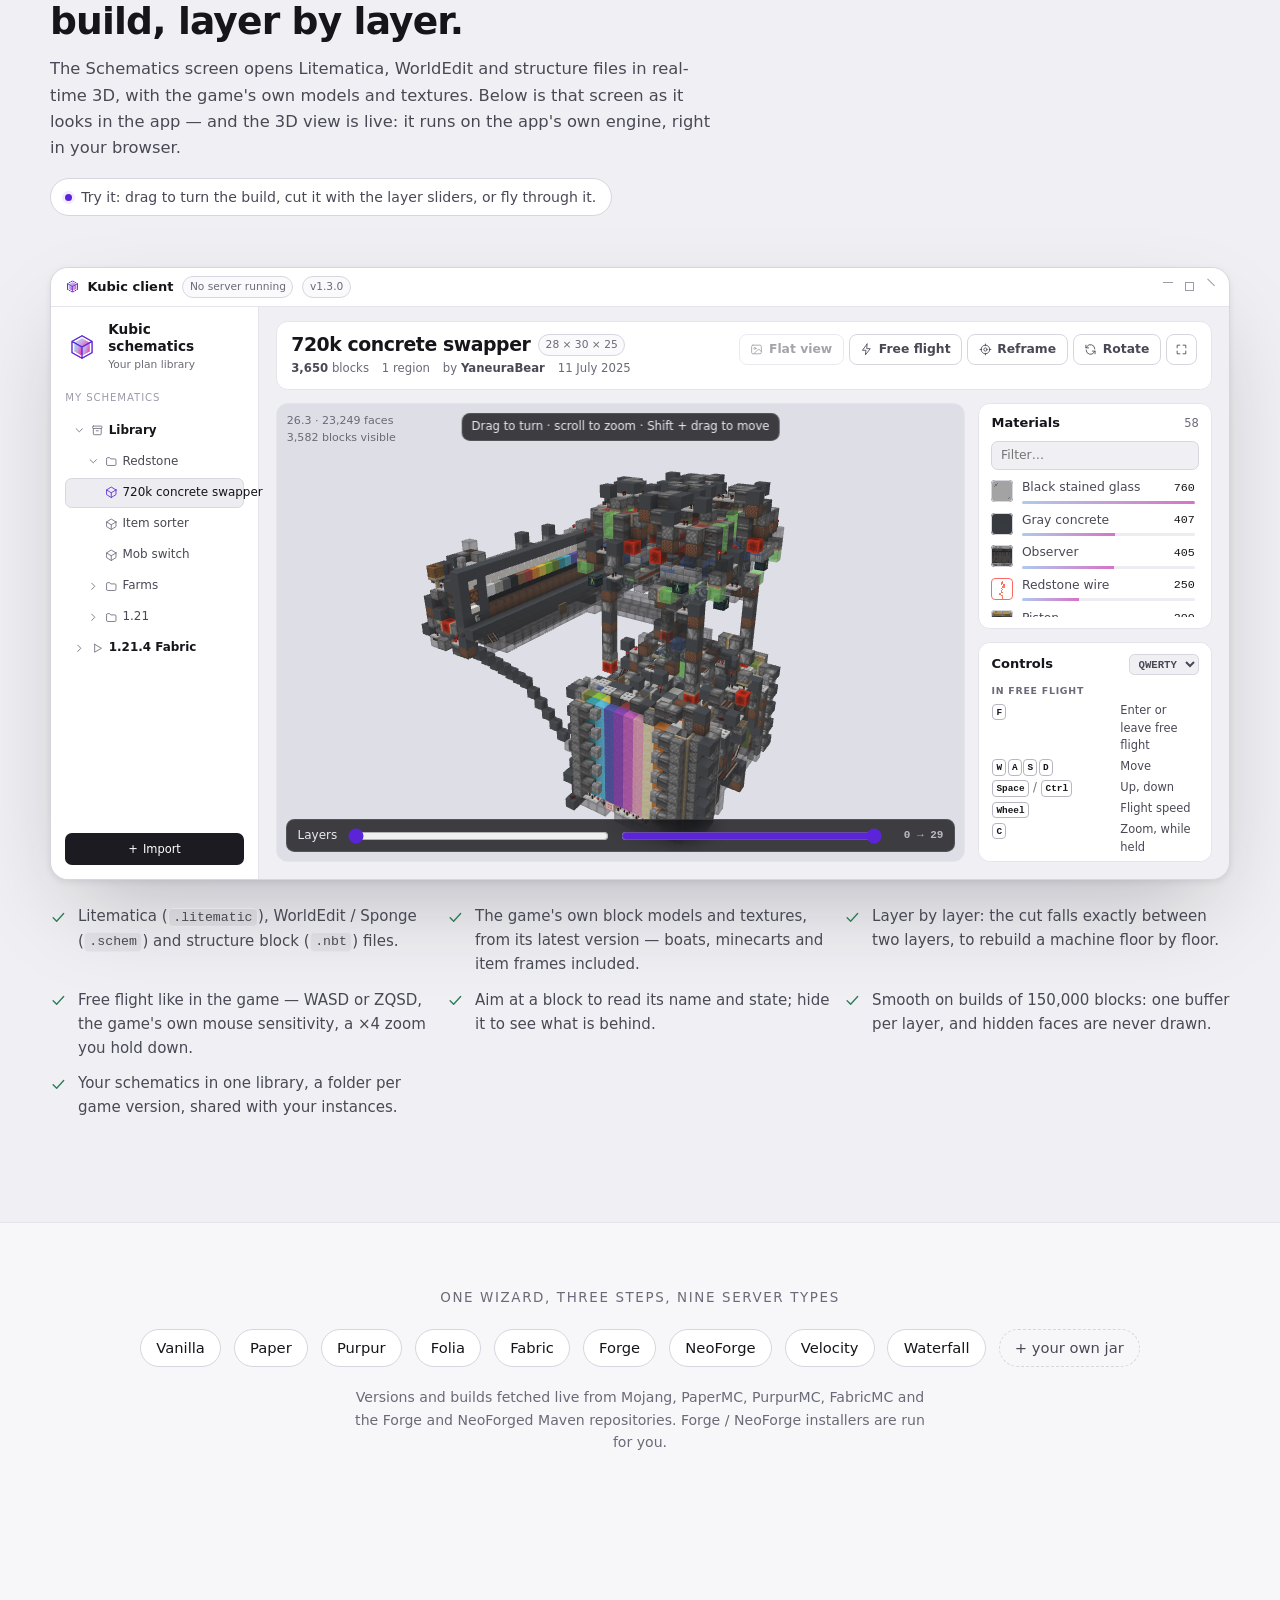
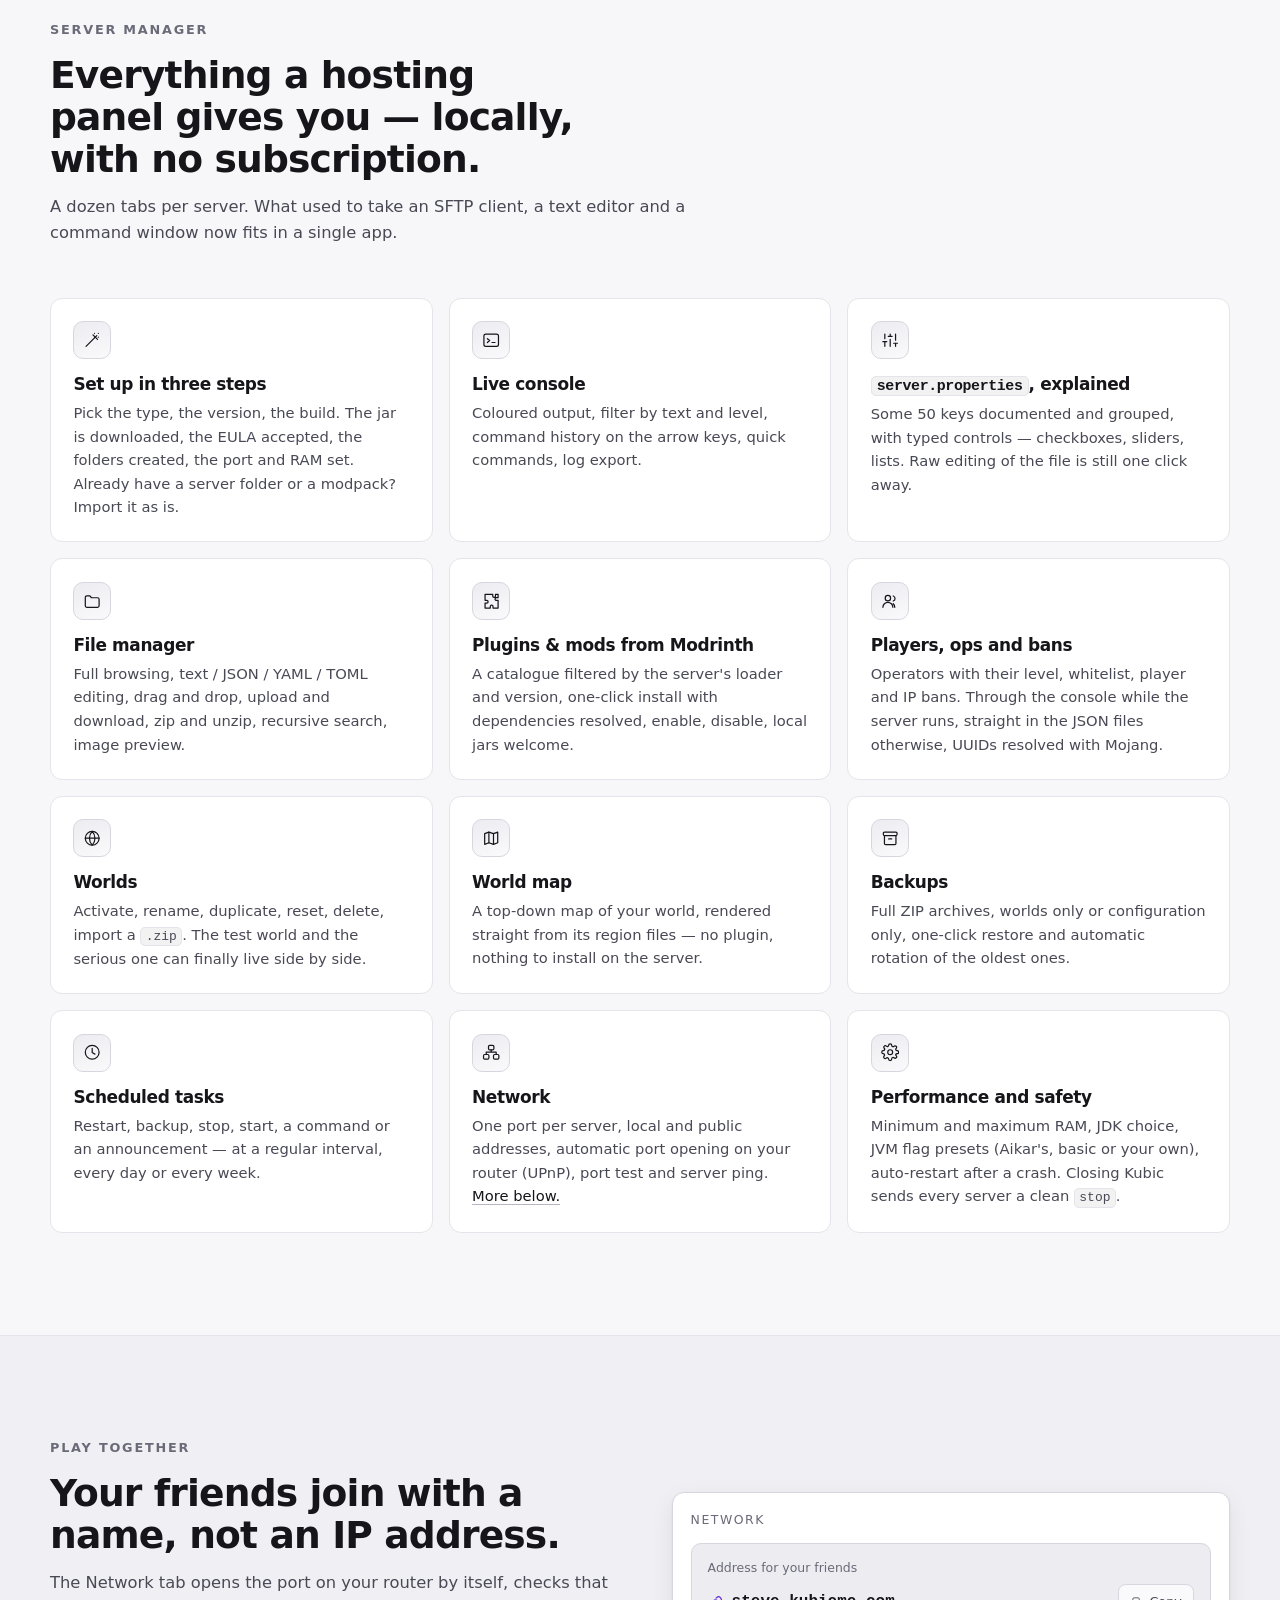
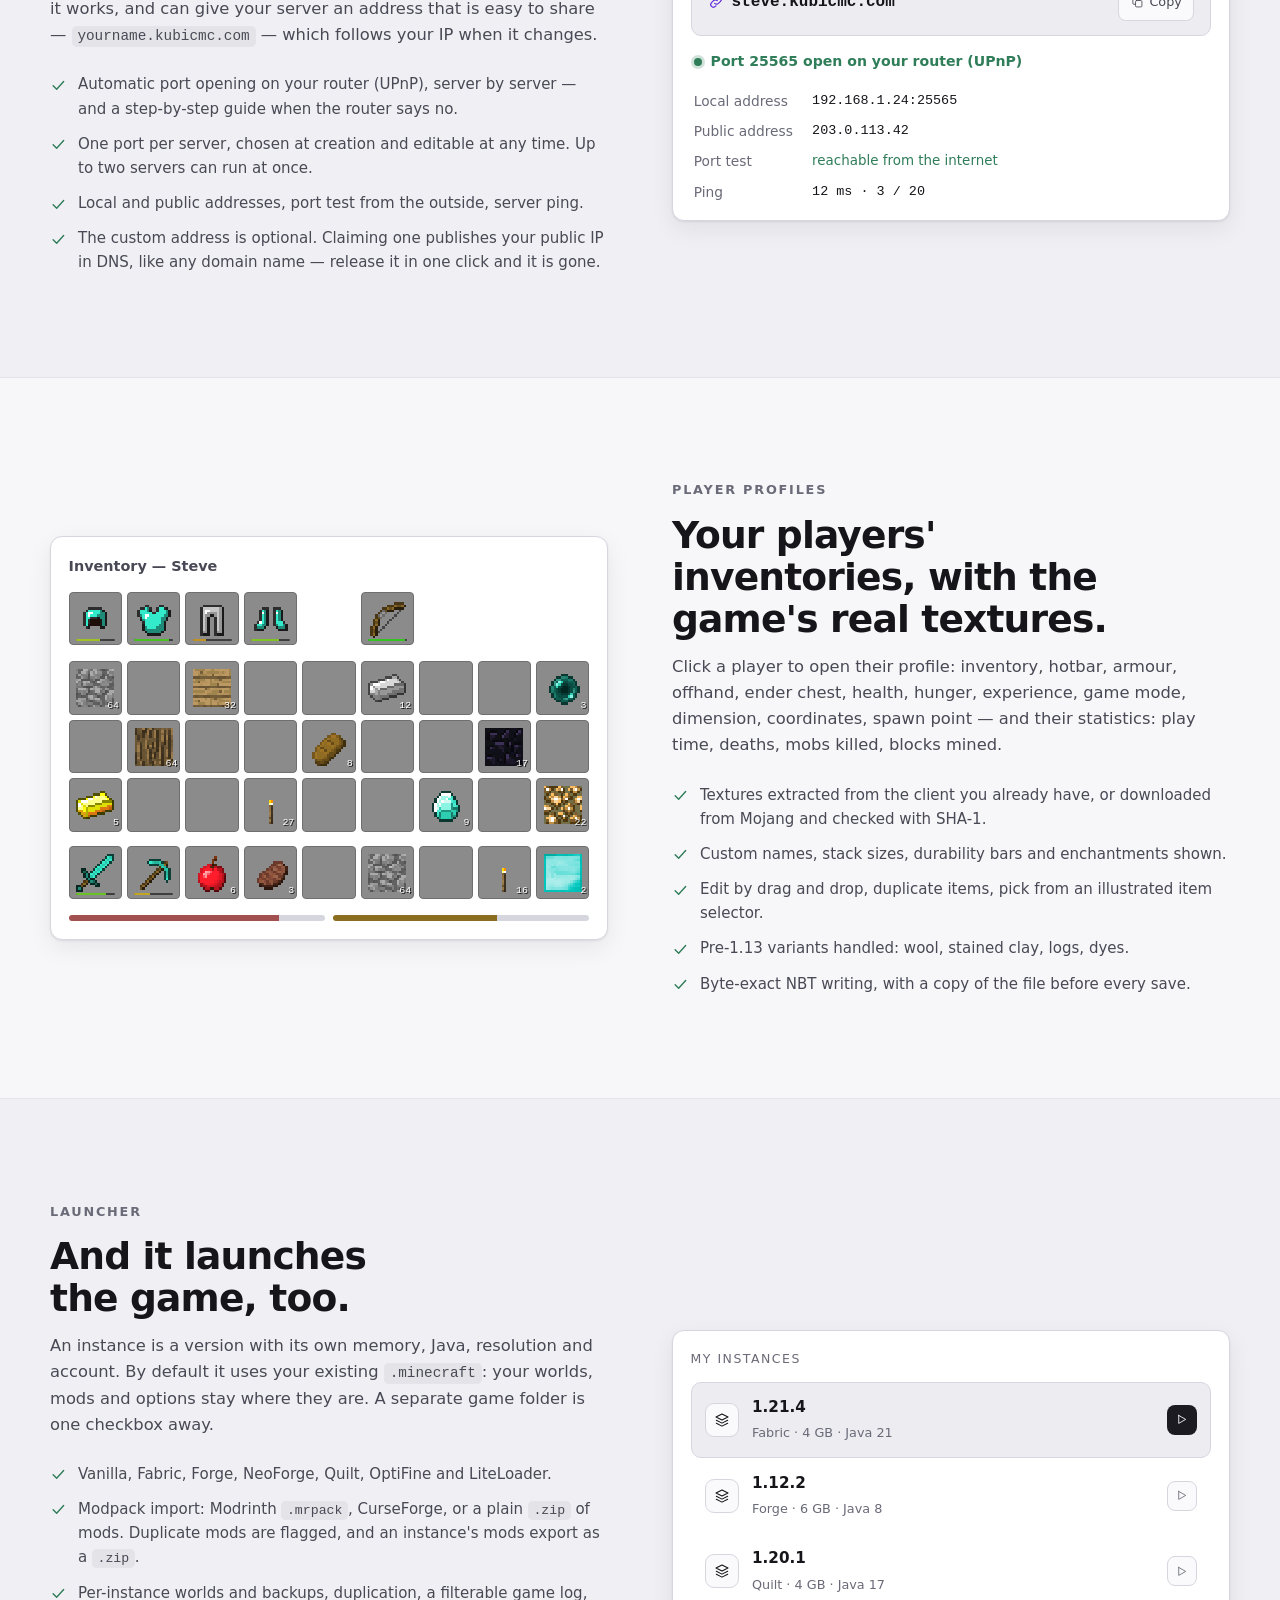
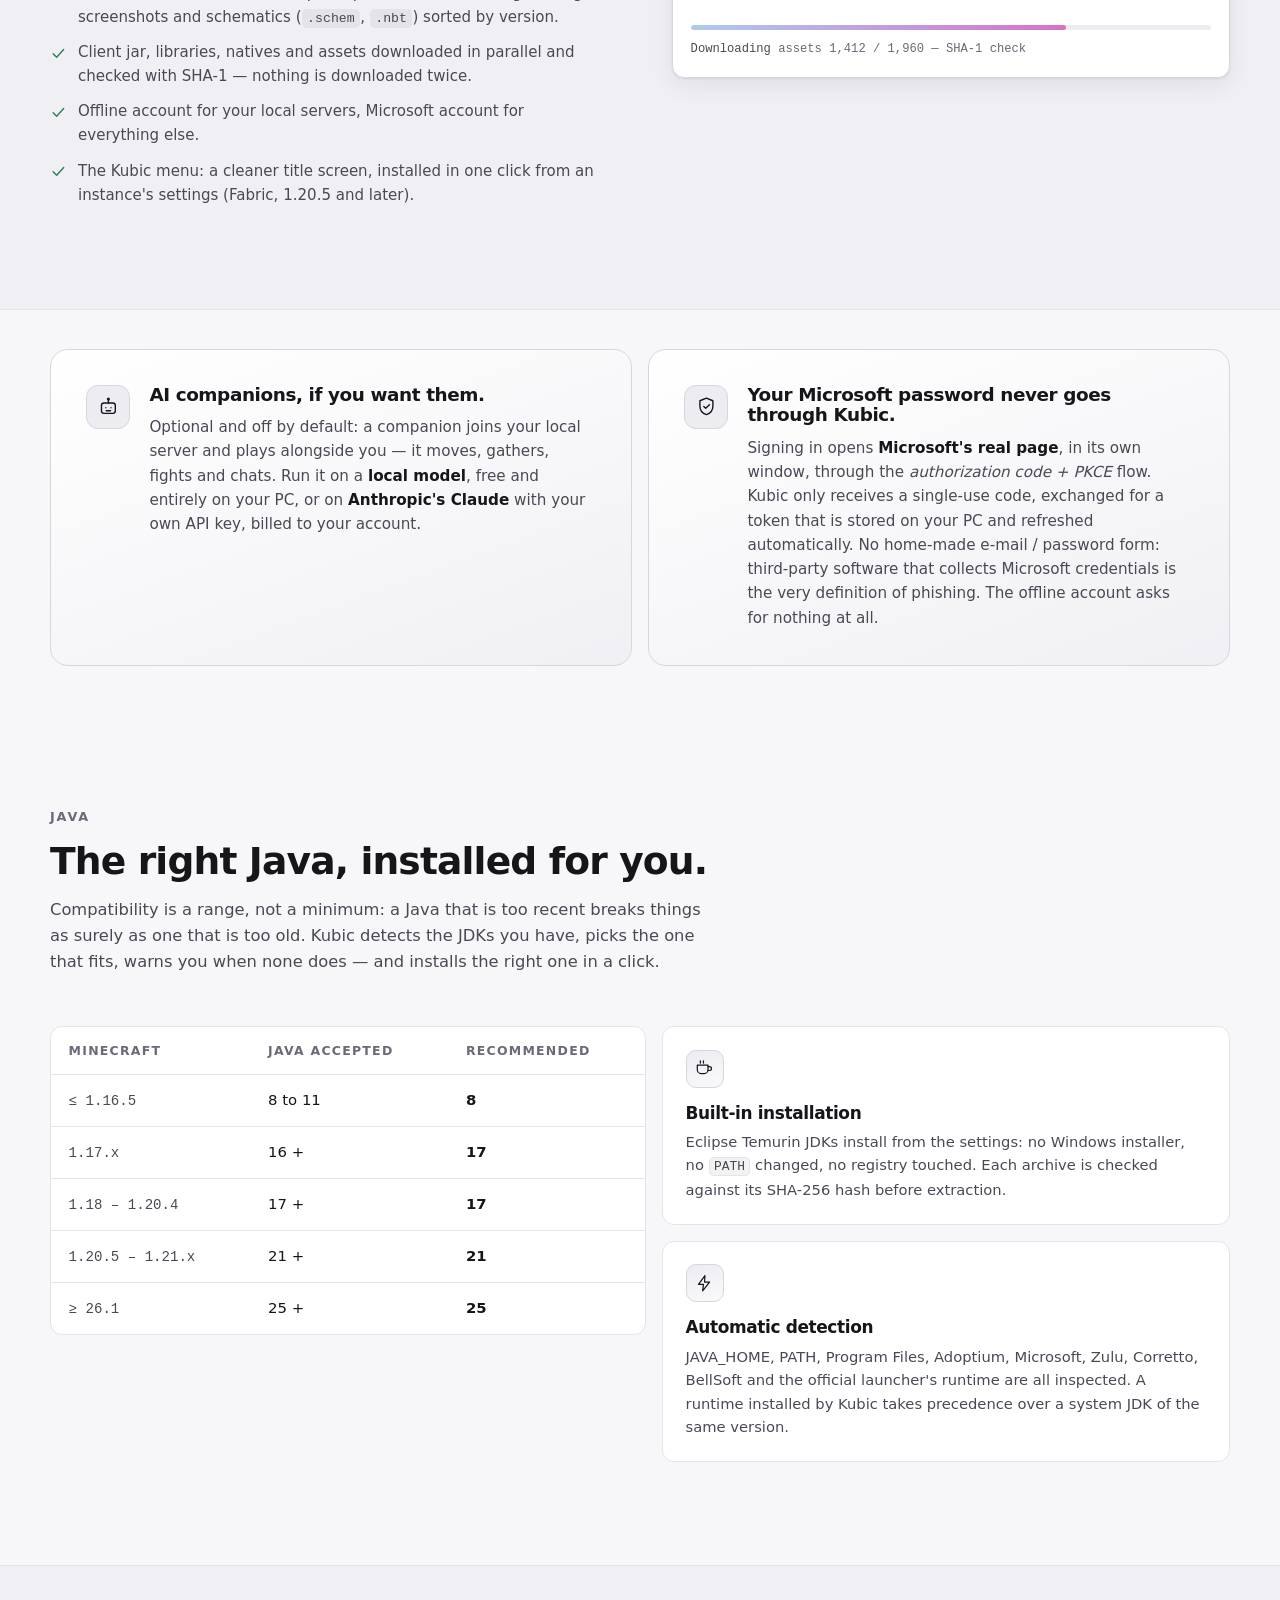
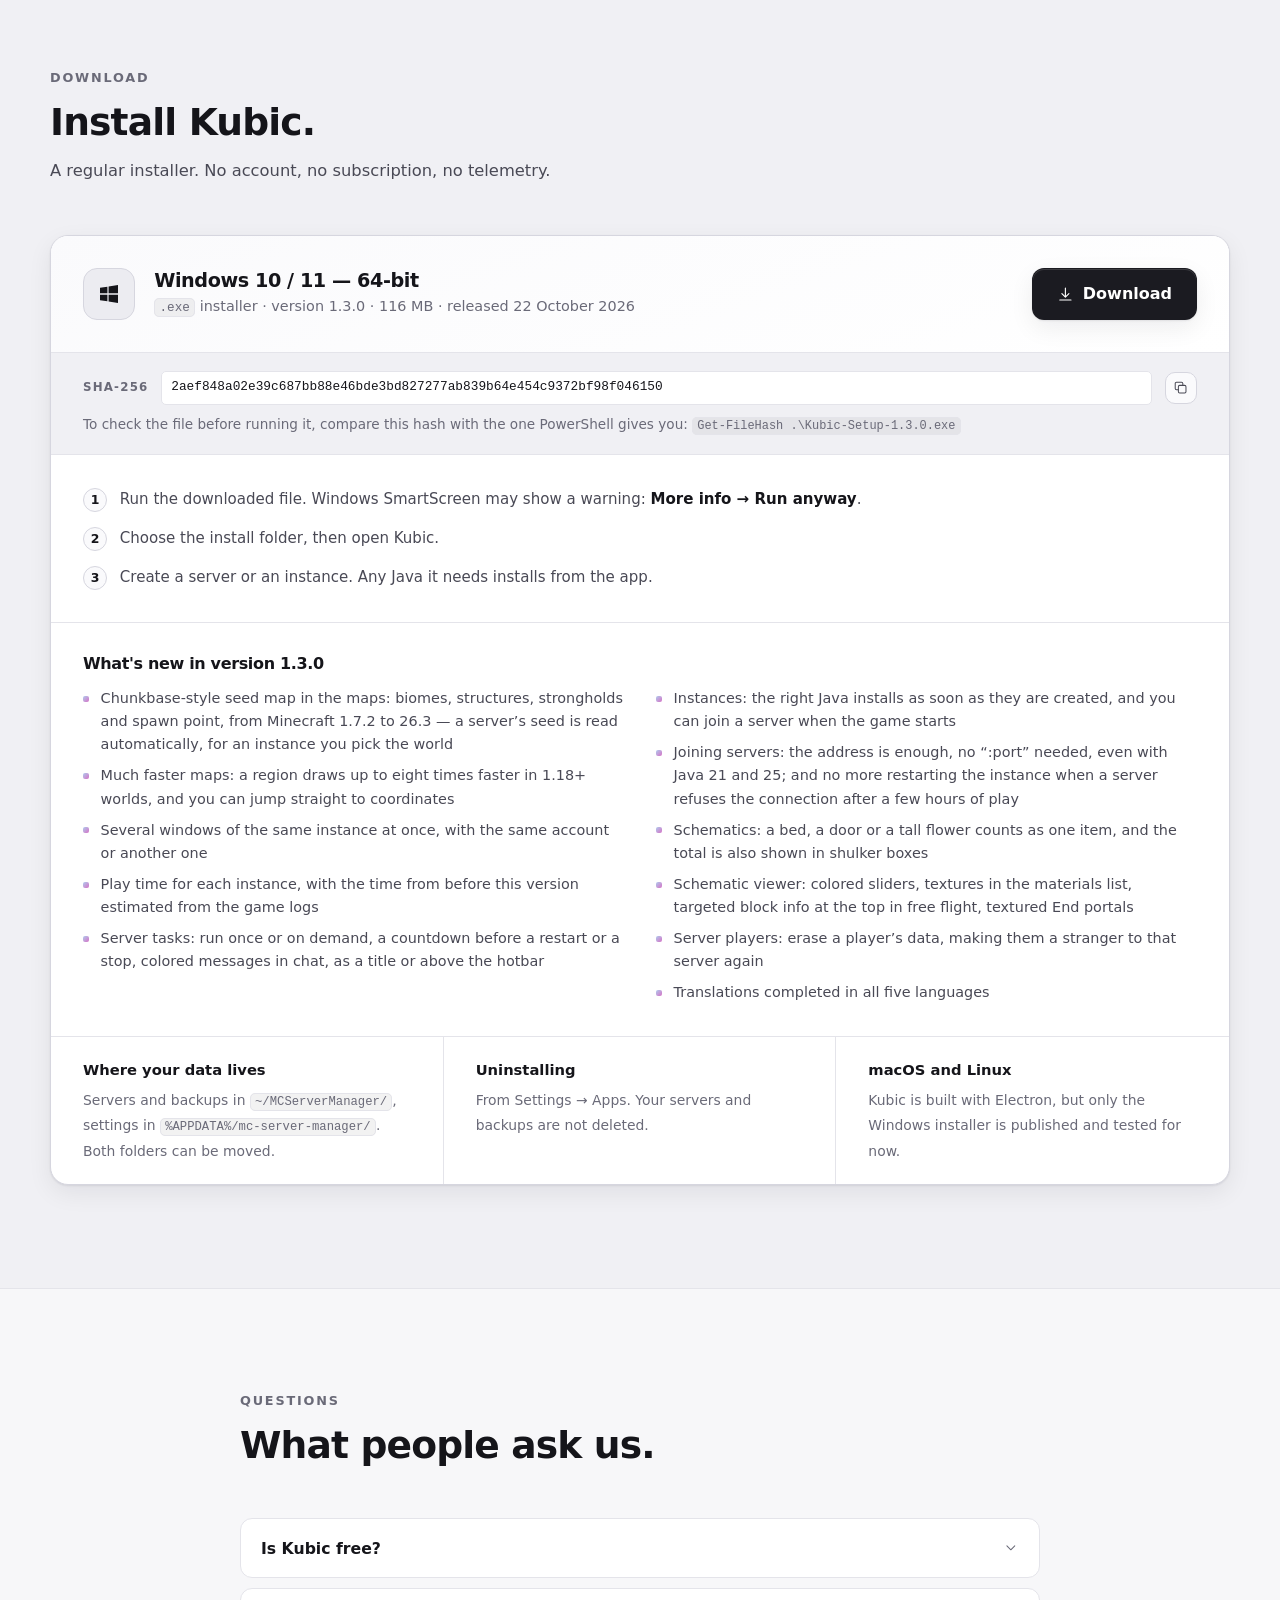
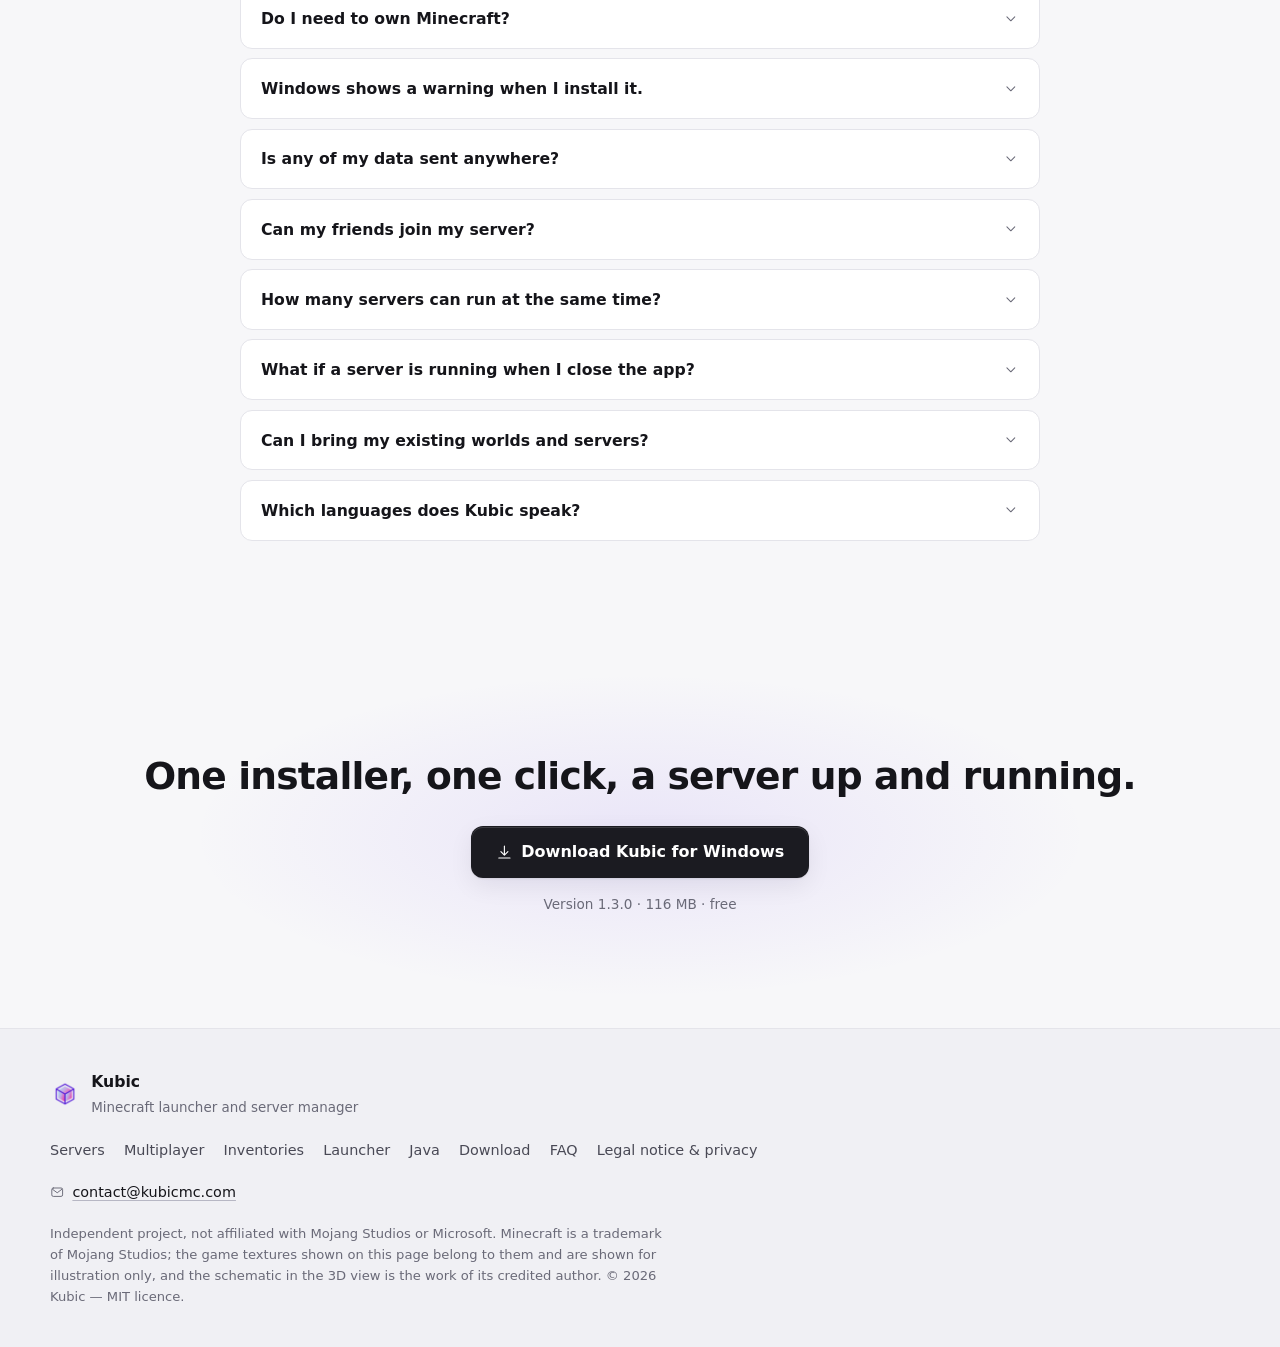
==== commit 035af544: "Add files via upload" ====
--- a/index.html
+++ b/index.html
@@ -168,7 +168,7 @@
     </div>
 
     <p class="hero-meta" data-reveal>
-      <span data-i18n="w.version">Version</span> <span data-dl-version>1.2.0</span> ·
+      <span data-i18n="w.version">Version</span> <span data-dl-version>1.3.0</span> ·
       <span data-dl-size>116 MB</span> ·
       <span data-i18n="hero.installer">64-bit <code>.exe</code> installer</span> ·
       <a href="#download" data-whats-new-link data-i18n="hero.whatsnew">what's new</a>
@@ -180,7 +180,7 @@
         <div class="app-tb">
           <span class="tb-brand"><img src="assets/img/icon.png" alt=""> Kubic client</span>
           <span class="chip" data-i18n="app.running">1 server running</span>
-          <span class="chip">v<span data-dl-version>1.2.0</span></span>
+          <span class="chip">v<span data-dl-version>1.3.0</span></span>
           <span class="tb-win"><i></i><i></i><i></i></span>
         </div>
 
@@ -301,7 +301,7 @@
       <div class="app-tb">
         <span class="tb-brand"><img src="assets/img/icon.png" alt=""> Kubic client</span>
         <span class="chip" data-i18n="app.norun">No server running</span>
-        <span class="chip">v<span data-dl-version>1.2.0</span></span>
+        <span class="chip">v<span data-dl-version>1.3.0</span></span>
         <span class="tb-win"><i></i><i></i><i></i></span>
       </div>
 
@@ -749,11 +749,11 @@
         <div class="dl-txt">
           <h3 data-i18n="dl.os">Windows 10 / 11 — 64-bit</h3>
           <p>
-            <span data-i18n="dl.installer"><code>.exe</code> installer</span> · <span data-i18n="w.version.lc">version</span> <span data-dl-version>1.2.0</span> ·
-            <span data-dl-size>116 MB</span> · <span data-i18n="dl.released">released</span> <span data-dl-date>15 October 2026</span>
+            <span data-i18n="dl.installer"><code>.exe</code> installer</span> · <span data-i18n="w.version.lc">version</span> <span data-dl-version>1.3.0</span> ·
+            <span data-dl-size>116 MB</span> · <span data-i18n="dl.released">released</span> <span data-dl-date>22 October 2026</span>
           </p>
         </div>
-        <a class="btn btn-primary btn-lg" href="https://github.com/MCquent/kubic/releases/download/v1.2.0/Kubic-Setup-1.2.0.exe" download data-dl-file>
+        <a class="btn btn-primary btn-lg" href="https://github.com/MCquent/kubic/releases/download/v1.3.0/Kubic-Setup-1.3.0.exe" download data-dl-file>
           <svg><use href="#i-download"/></svg> <span data-i18n="dl.button">Download</span>
         </a>
       </div>
@@ -761,14 +761,14 @@
       <div class="dl-hash">
         <div class="dl-hash-row">
           <span class="dl-hash-label">SHA-256</span>
-          <code class="dl-hash-val" data-dl-sha>7b0cee41a367530838095a128b348f860b091c4ea195528e34c1b18add20f1ab</code>
+          <code class="dl-hash-val" data-dl-sha>2aef848a02e39c687bb88e46bde3bd827277ab839b64e454c9372bf98f046150</code>
           <button class="icon-btn" type="button" data-copy="[data-dl-sha]" aria-label="Copy the SHA-256 hash" data-i18n-attr="aria-label:dl.copyhash">
             <svg><use href="#i-copy"/></svg>
           </button>
           <span class="copied" role="status" aria-live="polite"></span>
         </div>
         <p data-i18n="dl.verify">To check the file before running it, compare this hash with the one PowerShell gives you:
-          <code>Get-FileHash .\<span data-dl-filename>Kubic-Setup-1.2.0.exe</span></code></p>
+          <code>Get-FileHash .\<span data-dl-filename>Kubic-Setup-1.3.0.exe</span></code></p>
       </div>
 
       <ol class="dl-steps">
@@ -780,7 +780,7 @@
       </ol>
 
       <div class="dl-new" id="whats-new" hidden>
-        <h4><span data-i18n="dl.new">What's new in version</span> <span data-dl-version>1.2.0</span></h4>
+        <h4><span data-i18n="dl.new">What's new in version</span> <span data-dl-version>1.3.0</span></h4>
         <ul data-dl-notes></ul>
       </div>
 
@@ -863,10 +863,10 @@
 <section class="cta">
   <div class="wrap" data-reveal>
     <h2 data-i18n="cta.title">One installer, one click, a server up and running.</h2>
-    <a class="btn btn-primary btn-lg" href="https://github.com/MCquent/kubic/releases/download/v1.2.0/Kubic-Setup-1.2.0.exe" download data-dl-file>
+    <a class="btn btn-primary btn-lg" href="https://github.com/MCquent/kubic/releases/download/v1.3.0/Kubic-Setup-1.3.0.exe" download data-dl-file>
       <svg><use href="#i-download"/></svg> <span data-i18n="cta.button">Download Kubic for Windows</span>
     </a>
-    <p class="hero-meta"><span data-i18n="w.version">Version</span> <span data-dl-version>1.2.0</span> · <span data-dl-size>116 MB</span> · <span data-i18n="cta.free">free</span></p>
+    <p class="hero-meta"><span data-i18n="w.version">Version</span> <span data-dl-version>1.3.0</span> · <span data-dl-size>116 MB</span> · <span data-i18n="cta.free">free</span></p>
   </div>
 </section>
 
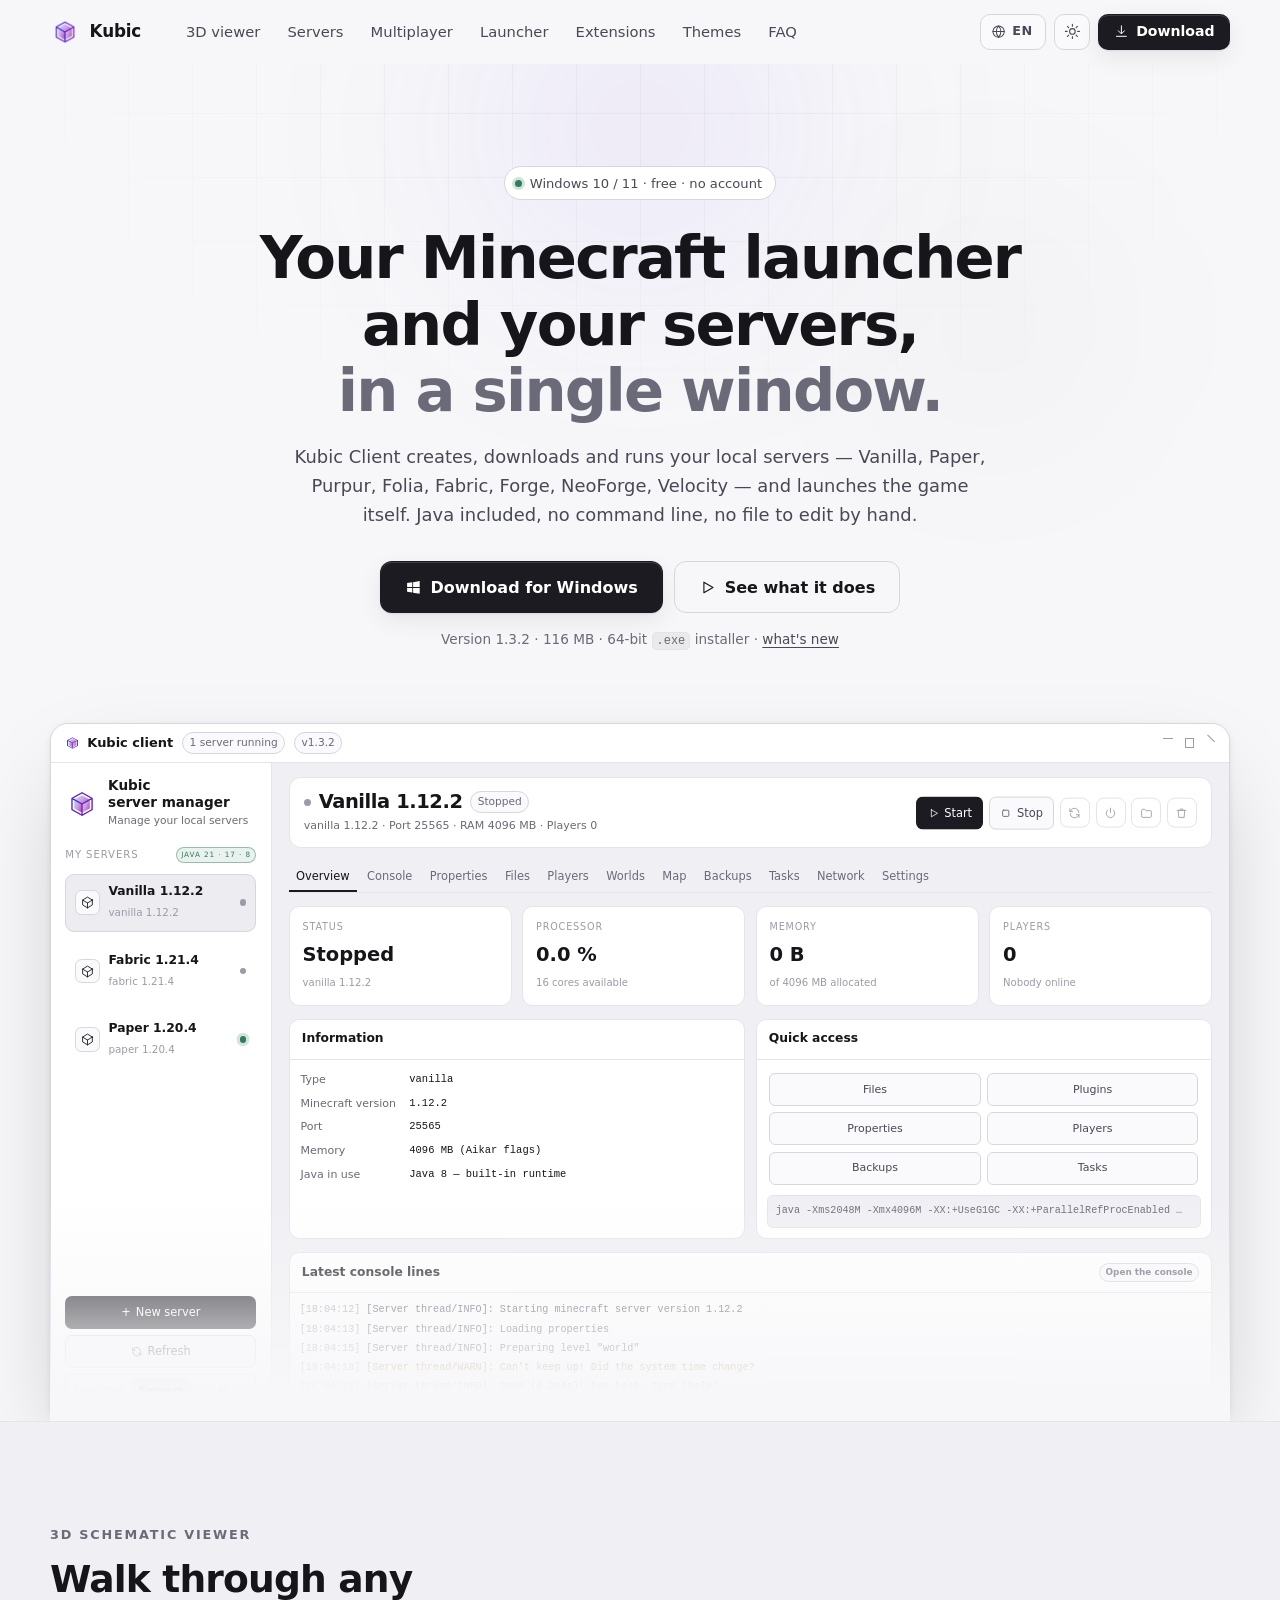
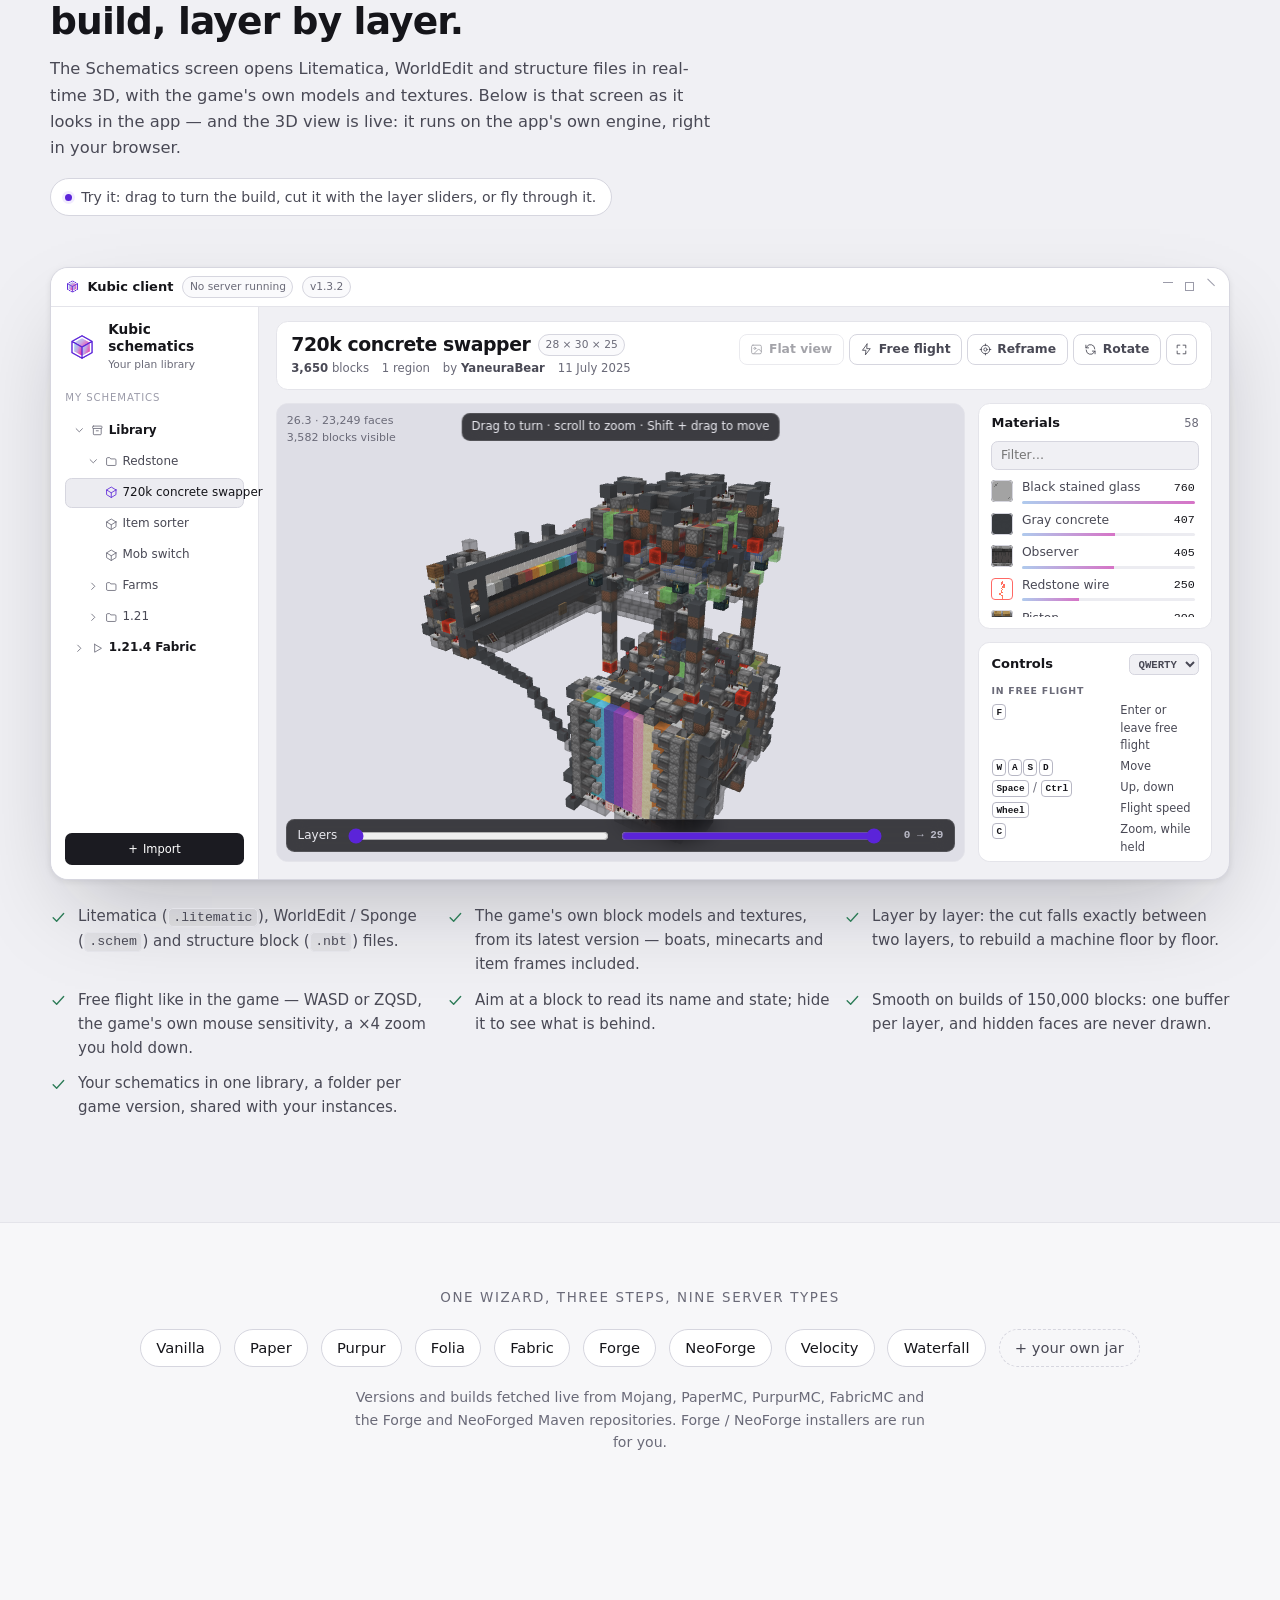
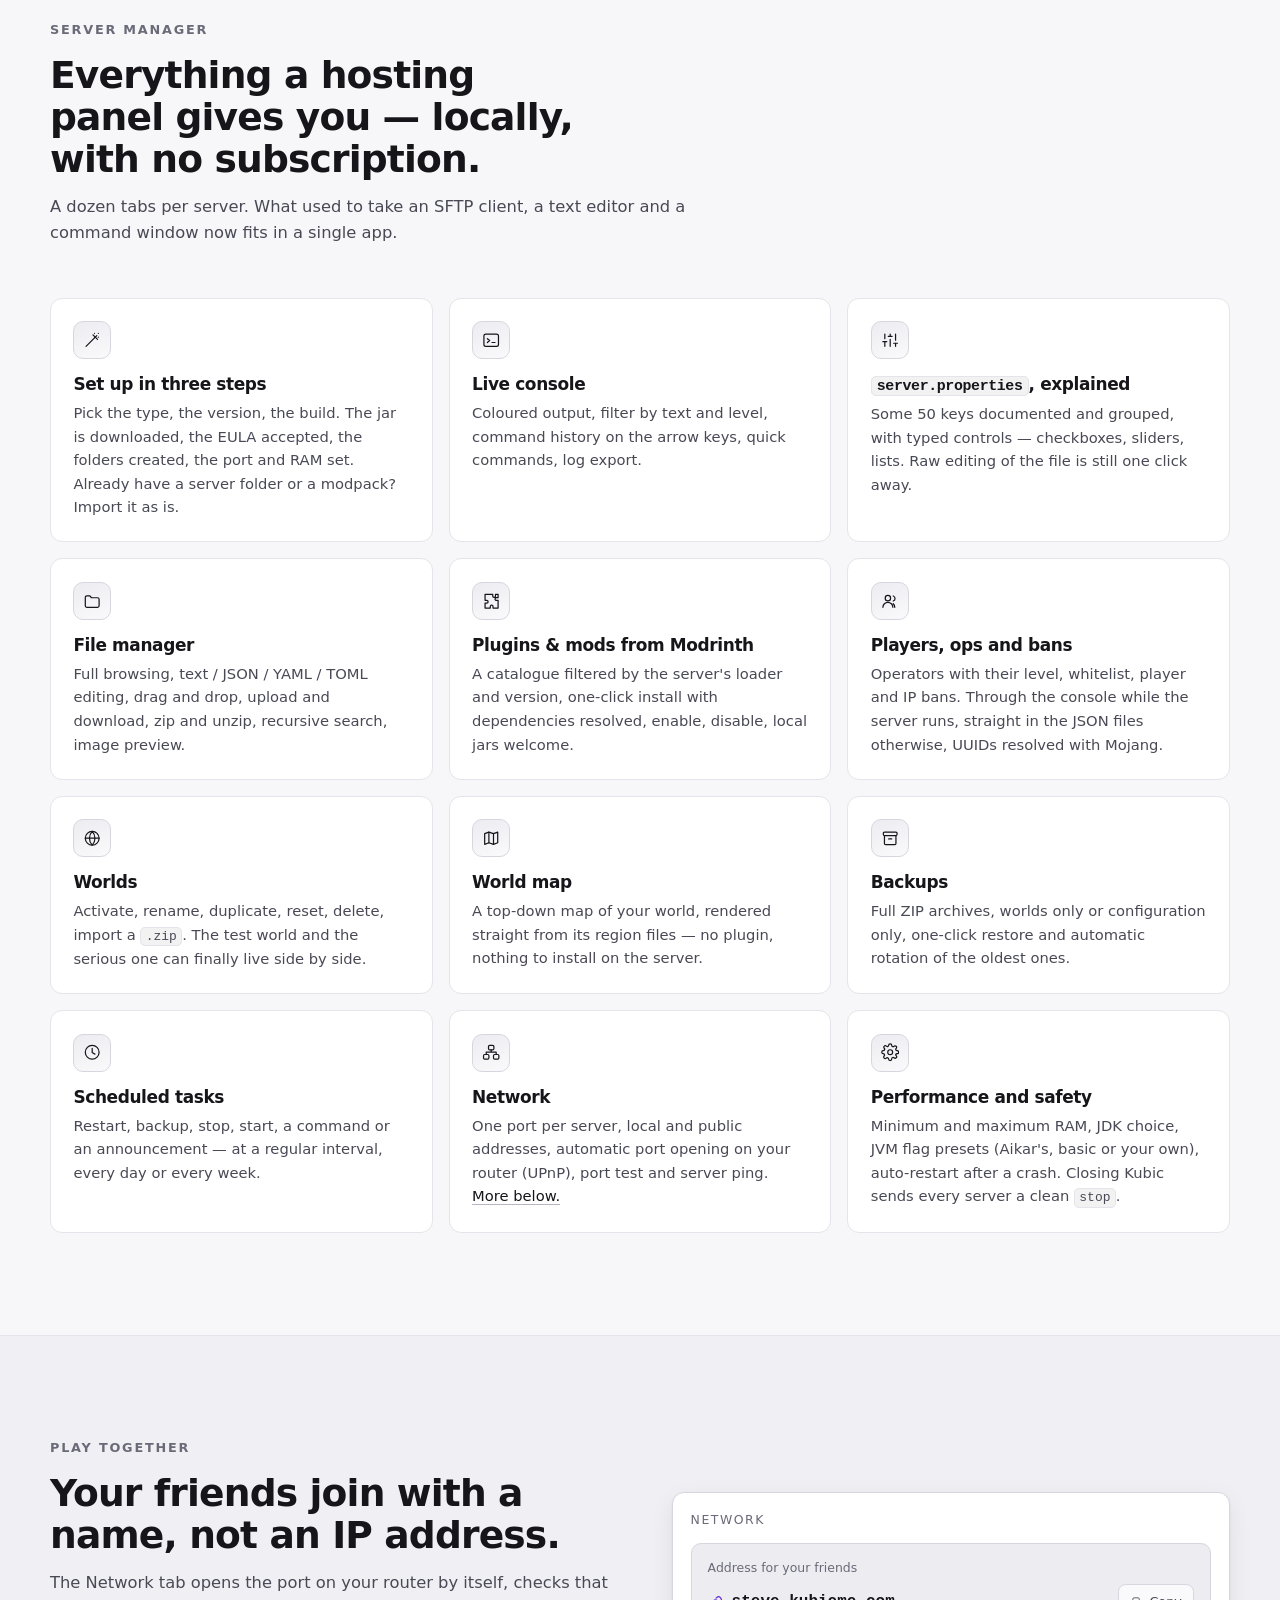
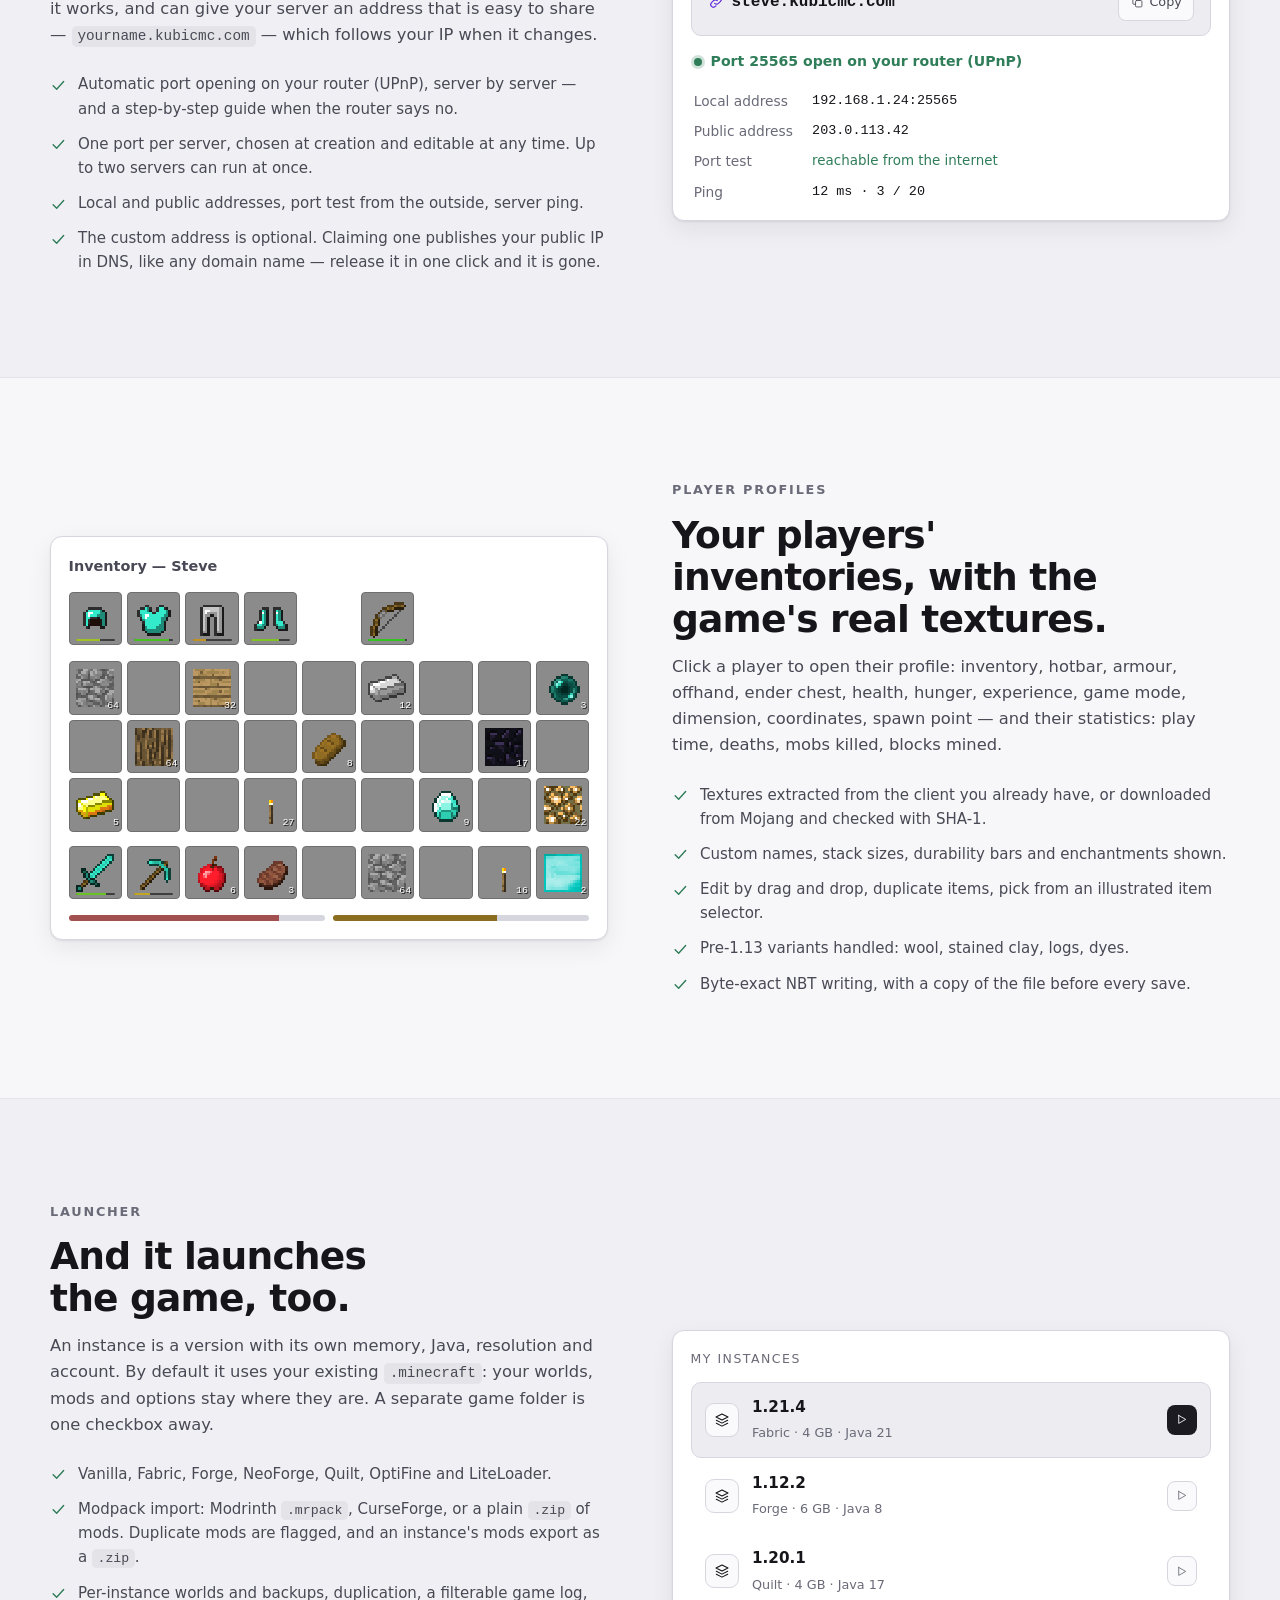
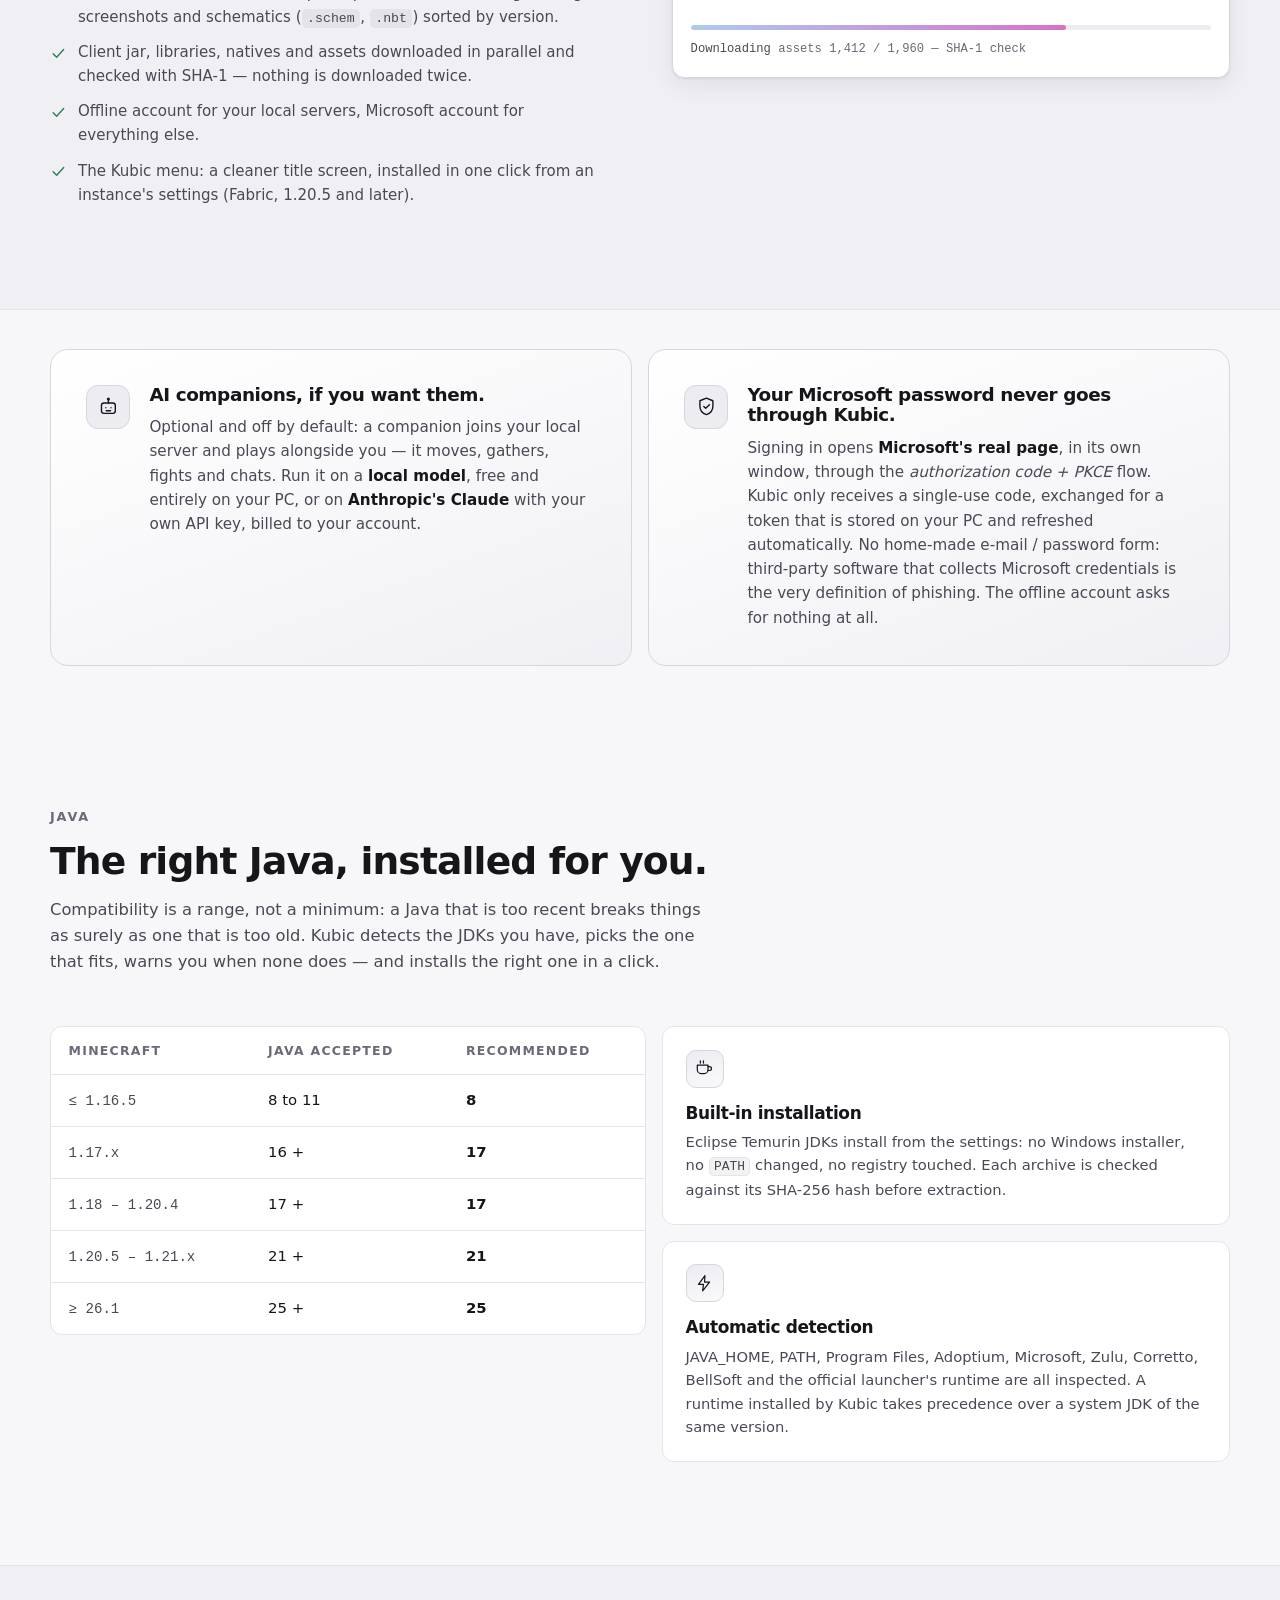
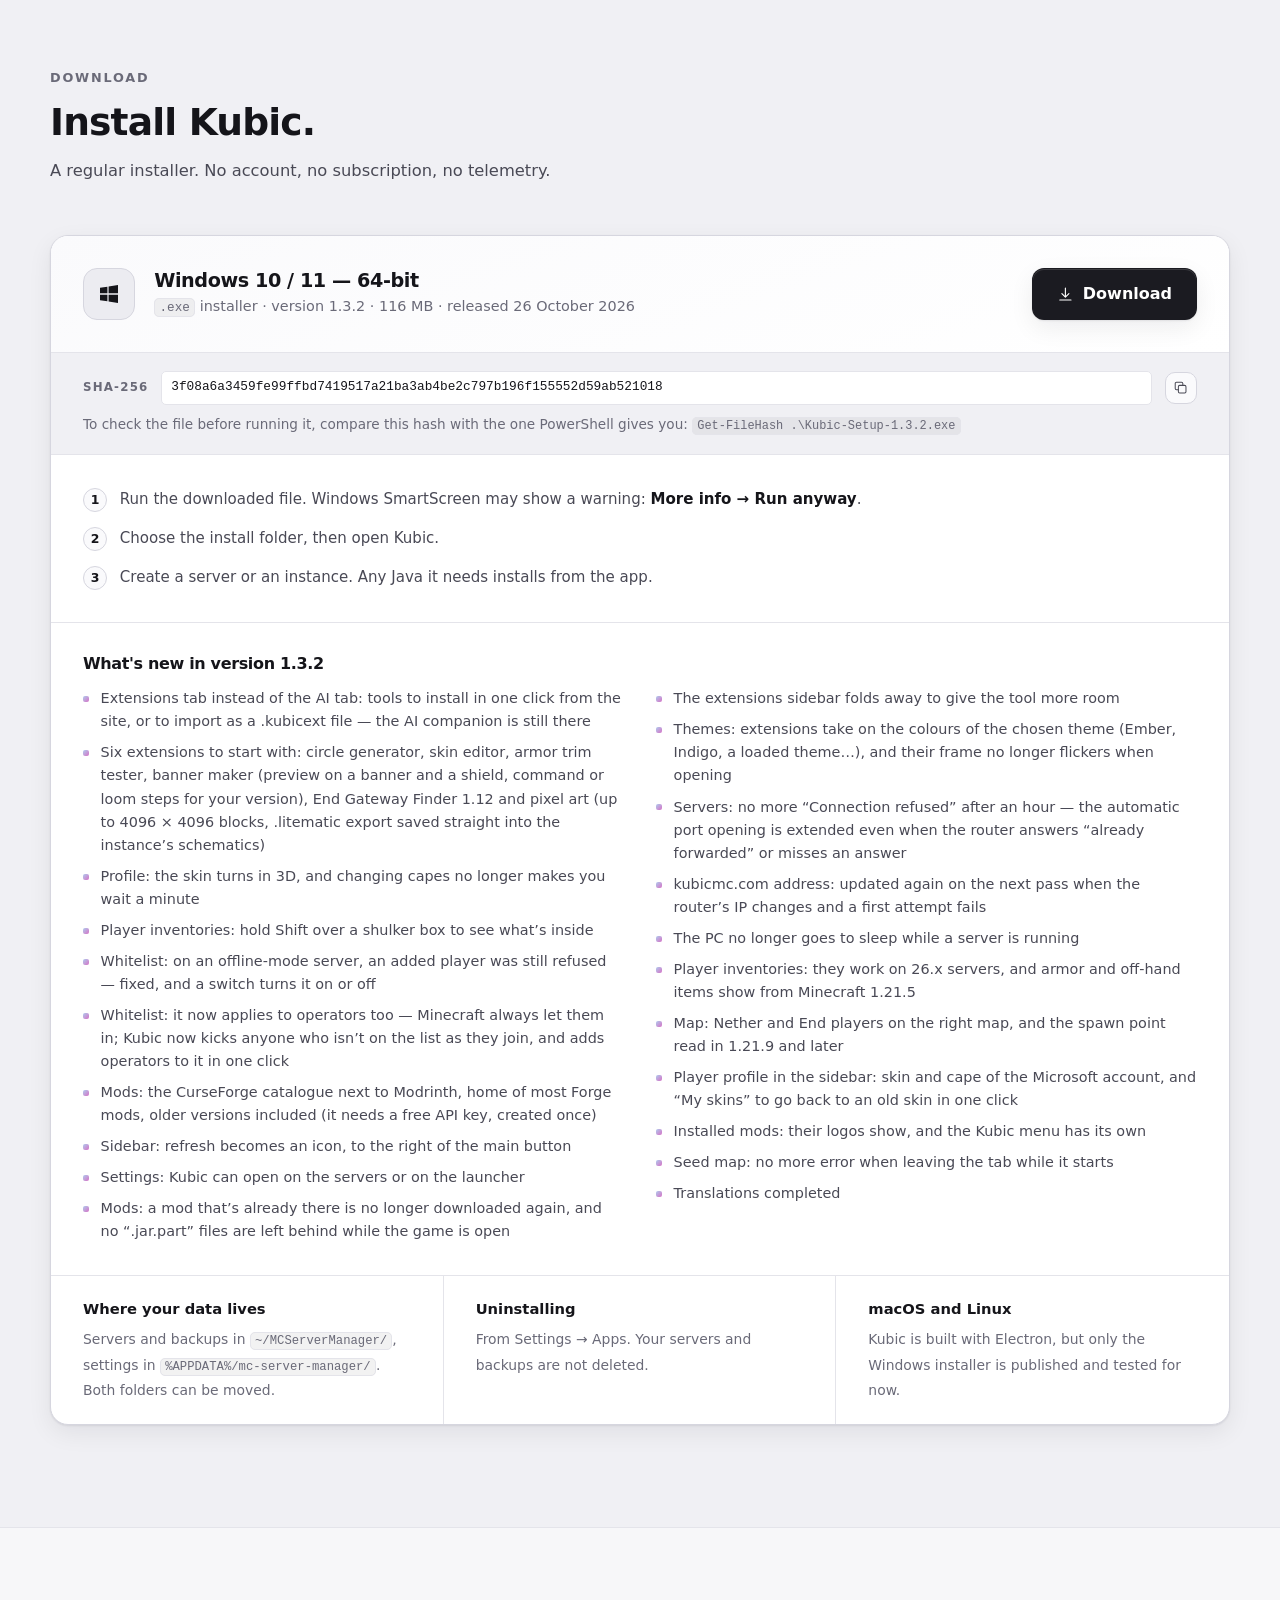
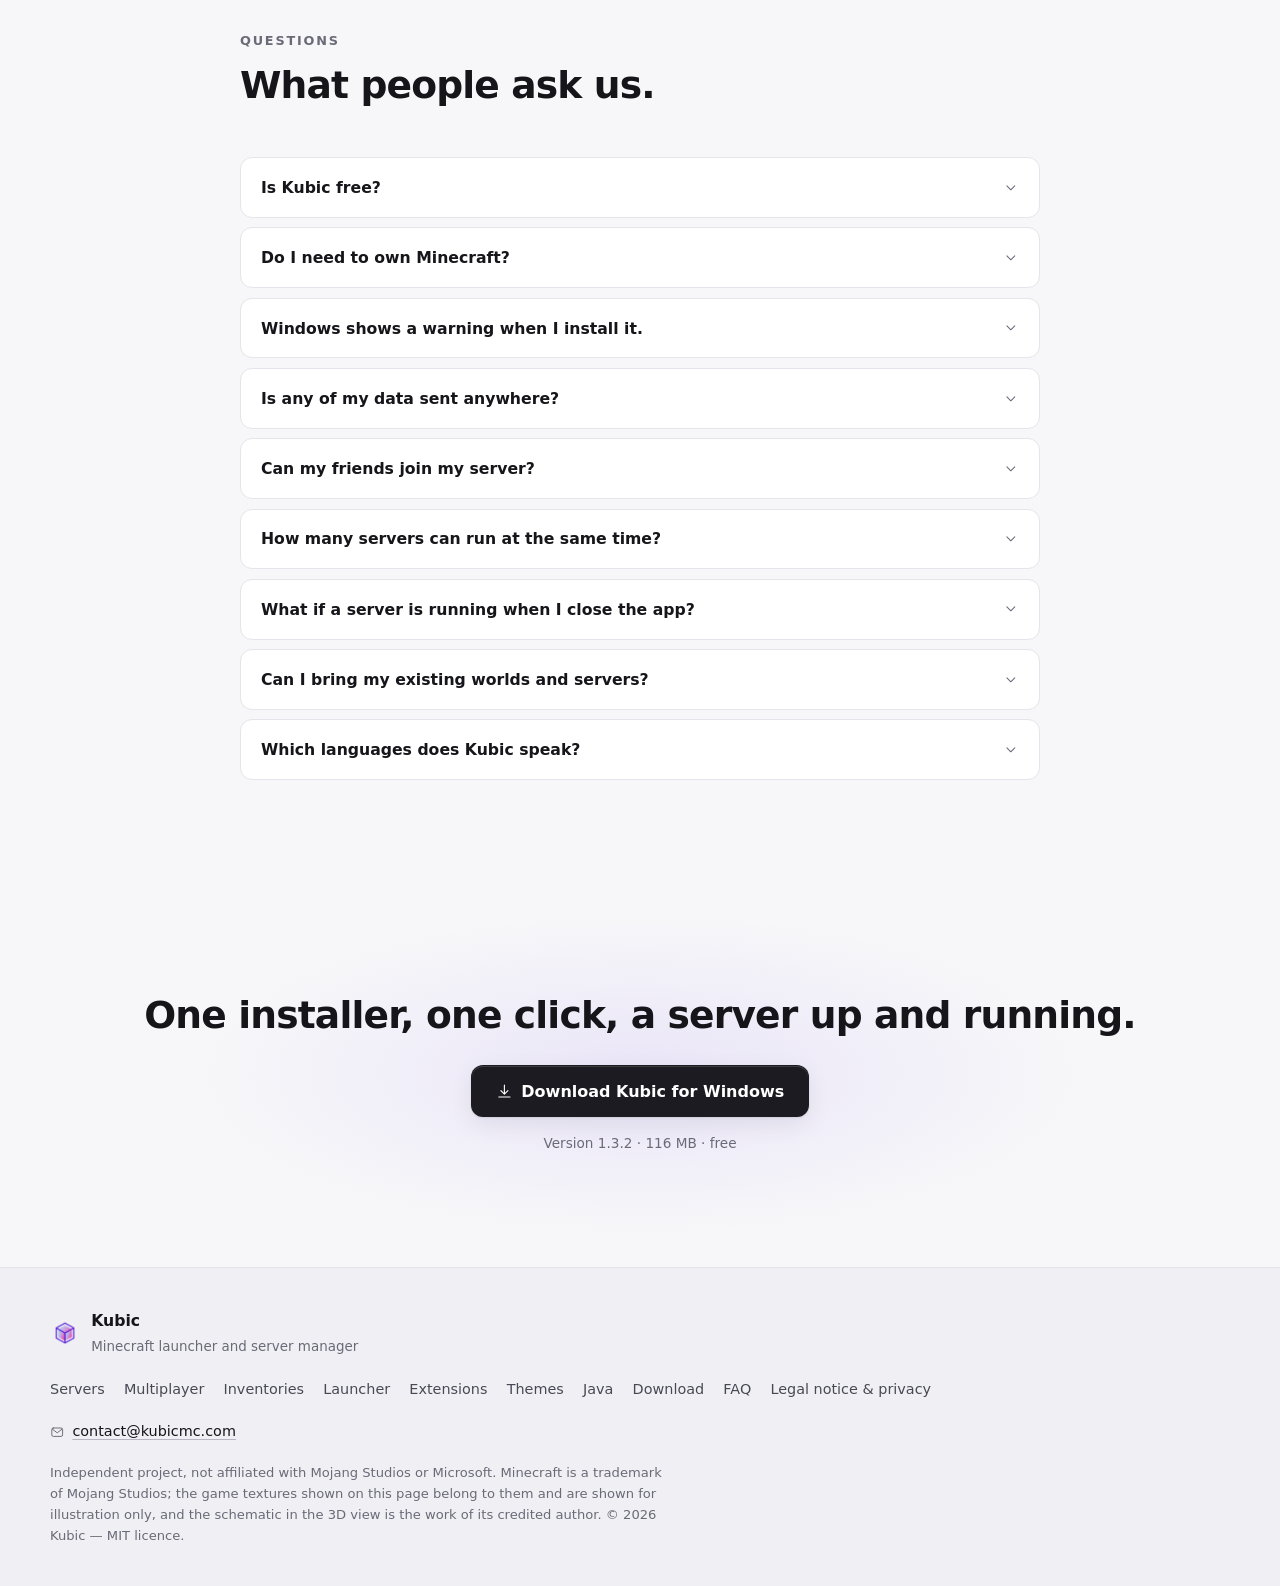
==== commit 77f0d6c4: "Add files via upload" ====
--- a/index.html
+++ b/index.html
@@ -3,20 +3,20 @@
 <head>
 <meta charset="utf-8">
 <meta name="viewport" content="width=device-width, initial-scale=1">
-<title data-i18n="meta.title">Kubic — Minecraft launcher and server manager</title>
-<meta name="description" data-i18n-attr="content:meta.description" content="Kubic launches Minecraft and runs your local servers — Vanilla, Paper, Purpur, Folia, Fabric, Forge, NeoForge, Velocity, Waterfall. Console, plugins and mods, backups, world map, player inventories, a 3D schematic viewer, Java included. Free for Windows.">
+<title data-i18n="meta.title">Kubic Client — Minecraft launcher and server manager</title>
+<meta name="description" data-i18n-attr="content:meta.description" content="Kubic Client launches Minecraft and runs your local servers — Vanilla, Paper, Purpur, Folia, Fabric, Forge, NeoForge, Velocity, Waterfall. Console, plugins and mods, backups, world map, player inventories, a 3D schematic viewer, Java included. Free for Windows.">
 <!-- Adresse publique du site : à changer ici (4 lignes) s'il n'est pas servi depuis kubicmc.com. -->
 <link rel="canonical" href="https://kubicmc.com/">
 <meta property="og:url" content="https://kubicmc.com/">
 <meta property="og:image" content="https://kubicmc.com/assets/img/og.png">
 <meta name="twitter:image" content="https://kubicmc.com/assets/img/og.png">
 <meta property="og:type" content="website">
-<meta property="og:site_name" content="Kubic">
-<meta property="og:title" content="Kubic — Minecraft launcher and server manager">
-<meta property="og:description" content="Create, run and manage your Minecraft servers, launch the game and explore your schematics in 3D, from a single app. Free, for Windows.">
+<meta property="og:site_name" content="Kubic Client">
+<meta property="og:title" content="Kubic Client — Minecraft launcher and server manager">
+<meta property="og:description" content="Kubic Client: create, run and manage your Minecraft servers, launch the game and explore your schematics in 3D, from a single app. Free, for Windows.">
 <meta property="og:image:width" content="1200">
 <meta property="og:image:height" content="630">
-<meta property="og:image:alt" content="Kubic — Minecraft launcher and server manager">
+<meta property="og:image:alt" content="Kubic Client — Minecraft launcher and server manager">
 <meta name="twitter:card" content="summary_large_image">
 <link rel="icon" href="favicon.ico" sizes="any">
 <link rel="icon" href="assets/img/icon.png" type="image/png">
@@ -42,6 +42,37 @@
       setTimeout(function () { root.classList.remove('i18n-wait'); }, 1500);
     }
   })();
+</script>
+<!-- Pour les moteurs de recherche : ce qu'est Kubic Client, et le nom du site.
+     Rien à changer à chaque version : le lien mène à la dernière Release. -->
+<script type="application/ld+json">
+{
+  "@context": "https://schema.org",
+  "@graph": [
+    {
+      "@type": "WebSite",
+      "@id": "https://kubicmc.com/#site",
+      "name": "Kubic Client",
+      "alternateName": ["Kubic", "kubicmc"],
+      "url": "https://kubicmc.com/"
+    },
+    {
+      "@type": "SoftwareApplication",
+      "name": "Kubic Client",
+      "alternateName": "Kubic",
+      "description": "Free Minecraft launcher and server manager for Windows: create and run local servers (Vanilla, Paper, Purpur, Folia, Fabric, Forge, NeoForge, Velocity, Waterfall), launch the game with several accounts, explore world maps, seed maps and schematics in 3D.",
+      "applicationCategory": "GameApplication",
+      "applicationSubCategory": "Minecraft launcher",
+      "operatingSystem": "Windows 10, Windows 11",
+      "url": "https://kubicmc.com/",
+      "downloadUrl": "https://github.com/MCquent/kubic/releases/latest",
+      "image": "https://kubicmc.com/assets/img/og.png",
+      "isAccessibleForFree": true,
+      "offers": { "@type": "Offer", "price": "0", "priceCurrency": "EUR" },
+      "sameAs": ["https://github.com/MCquent/kubic"]
+    }
+  ]
+}
 </script>
 </head>
 <body>
@@ -105,6 +136,8 @@
       <a href="#servers" data-i18n="nav.servers">Servers</a>
       <a href="#multiplayer" data-i18n="nav.multiplayer">Multiplayer</a>
       <a href="#launcher" data-i18n="nav.launcher">Launcher</a>
+      <a href="extensions.html" data-i18n="nav.extensions">Extensions</a>
+      <a href="themes.html" data-i18n="nav.themes">Themes</a>
       <a href="#faq" data-i18n="nav.faq">FAQ</a>
     </nav>
 
@@ -151,7 +184,7 @@
     </h1>
 
     <p class="lead" data-reveal data-i18n="hero.lead">
-      Kubic creates, downloads and runs your local servers — Vanilla, Paper, Purpur, Folia,
+      Kubic Client creates, downloads and runs your local servers — Vanilla, Paper, Purpur, Folia,
       Fabric, Forge, NeoForge, Velocity — and launches the game itself.
       Java included, no command line, no file to edit by hand.
     </p>
@@ -168,7 +201,7 @@
     </div>
 
     <p class="hero-meta" data-reveal>
-      <span data-i18n="w.version">Version</span> <span data-dl-version>1.3.0</span> ·
+      <span data-i18n="w.version">Version</span> <span data-dl-version>1.3.2</span> ·
       <span data-dl-size>116 MB</span> ·
       <span data-i18n="hero.installer">64-bit <code>.exe</code> installer</span> ·
       <a href="#download" data-whats-new-link data-i18n="hero.whatsnew">what's new</a>
@@ -180,7 +213,7 @@
         <div class="app-tb">
           <span class="tb-brand"><img src="assets/img/icon.png" alt=""> Kubic client</span>
           <span class="chip" data-i18n="app.running">1 server running</span>
-          <span class="chip">v<span data-dl-version>1.3.0</span></span>
+          <span class="chip">v<span data-dl-version>1.3.2</span></span>
           <span class="tb-win"><i></i><i></i><i></i></span>
         </div>
 
@@ -301,7 +334,7 @@
       <div class="app-tb">
         <span class="tb-brand"><img src="assets/img/icon.png" alt=""> Kubic client</span>
         <span class="chip" data-i18n="app.norun">No server running</span>
-        <span class="chip">v<span data-dl-version>1.3.0</span></span>
+        <span class="chip">v<span data-dl-version>1.3.2</span></span>
         <span class="tb-win"><i></i><i></i><i></i></span>
       </div>
 
@@ -749,11 +782,11 @@
         <div class="dl-txt">
           <h3 data-i18n="dl.os">Windows 10 / 11 — 64-bit</h3>
           <p>
-            <span data-i18n="dl.installer"><code>.exe</code> installer</span> · <span data-i18n="w.version.lc">version</span> <span data-dl-version>1.3.0</span> ·
-            <span data-dl-size>116 MB</span> · <span data-i18n="dl.released">released</span> <span data-dl-date>22 October 2026</span>
+            <span data-i18n="dl.installer"><code>.exe</code> installer</span> · <span data-i18n="w.version.lc">version</span> <span data-dl-version>1.3.2</span> ·
+            <span data-dl-size>116 MB</span> · <span data-i18n="dl.released">released</span> <span data-dl-date>26 October 2026</span>
           </p>
         </div>
-        <a class="btn btn-primary btn-lg" href="https://github.com/MCquent/kubic/releases/download/v1.3.0/Kubic-Setup-1.3.0.exe" download data-dl-file>
+        <a class="btn btn-primary btn-lg" href="https://github.com/MCquent/kubic/releases/download/v1.3.2/Kubic-Setup-1.3.2.exe" download data-dl-file>
           <svg><use href="#i-download"/></svg> <span data-i18n="dl.button">Download</span>
         </a>
       </div>
@@ -761,14 +794,14 @@
       <div class="dl-hash">
         <div class="dl-hash-row">
           <span class="dl-hash-label">SHA-256</span>
-          <code class="dl-hash-val" data-dl-sha>2aef848a02e39c687bb88e46bde3bd827277ab839b64e454c9372bf98f046150</code>
+          <code class="dl-hash-val" data-dl-sha>3f08a6a3459fe99ffbd7419517a21ba3ab4be2c797b196f155552d59ab521018</code>
           <button class="icon-btn" type="button" data-copy="[data-dl-sha]" aria-label="Copy the SHA-256 hash" data-i18n-attr="aria-label:dl.copyhash">
             <svg><use href="#i-copy"/></svg>
           </button>
           <span class="copied" role="status" aria-live="polite"></span>
         </div>
         <p data-i18n="dl.verify">To check the file before running it, compare this hash with the one PowerShell gives you:
-          <code>Get-FileHash .\<span data-dl-filename>Kubic-Setup-1.3.0.exe</span></code></p>
+          <code>Get-FileHash .\<span data-dl-filename>Kubic-Setup-1.3.2.exe</span></code></p>
       </div>
 
       <ol class="dl-steps">
@@ -780,7 +813,7 @@
       </ol>
 
       <div class="dl-new" id="whats-new" hidden>
-        <h4><span data-i18n="dl.new">What's new in version</span> <span data-dl-version>1.3.0</span></h4>
+        <h4><span data-i18n="dl.new">What's new in version</span> <span data-dl-version>1.3.2</span></h4>
         <ul data-dl-notes></ul>
       </div>
 
@@ -863,10 +896,10 @@
 <section class="cta">
   <div class="wrap" data-reveal>
     <h2 data-i18n="cta.title">One installer, one click, a server up and running.</h2>
-    <a class="btn btn-primary btn-lg" href="https://github.com/MCquent/kubic/releases/download/v1.3.0/Kubic-Setup-1.3.0.exe" download data-dl-file>
+    <a class="btn btn-primary btn-lg" href="https://github.com/MCquent/kubic/releases/download/v1.3.2/Kubic-Setup-1.3.2.exe" download data-dl-file>
       <svg><use href="#i-download"/></svg> <span data-i18n="cta.button">Download Kubic for Windows</span>
     </a>
-    <p class="hero-meta"><span data-i18n="w.version">Version</span> <span data-dl-version>1.3.0</span> · <span data-dl-size>116 MB</span> · <span data-i18n="cta.free">free</span></p>
+    <p class="hero-meta"><span data-i18n="w.version">Version</span> <span data-dl-version>1.3.2</span> · <span data-dl-size>116 MB</span> · <span data-i18n="cta.free">free</span></p>
   </div>
 </section>
 
@@ -886,6 +919,8 @@
       <a href="#multiplayer" data-i18n="nav.multiplayer">Multiplayer</a>
       <a href="#inventories" data-i18n="nav.inventories">Inventories</a>
       <a href="#launcher" data-i18n="nav.launcher">Launcher</a>
+      <a href="extensions.html" data-i18n="nav.extensions">Extensions</a>
+      <a href="themes.html" data-i18n="nav.themes">Themes</a>
       <a href="#java">Java</a>
       <a href="#download" data-i18n="nav.download">Download</a>
       <a href="#faq" data-i18n="nav.faq">FAQ</a>
--- a/assets/css/style.css
+++ b/assets/css/style.css
@@ -1054,3 +1054,118 @@
   .tbl th { letter-spacing: .05em; }
   .wrap, .nav-in { width: min(100% - 32px, var(--wrap)); }
 }
+
+/* ============================================================
+   Pages Extensions et Thèmes (extensions.html, themes.html)
+   Les cartes sont dessinées par assets/js/catalogue.js à partir
+   des catalogues JSON publiés à côté des pages.
+   ============================================================ */
+.page-hero { padding: clamp(2.5rem, 6vw, 4.5rem) 0 clamp(1.5rem, 3vw, 2.5rem); position: relative; }
+.page-hero h1 { font-size: clamp(2rem, 4.4vw, 2.9rem); margin-bottom: .9rem; max-width: 22ch; }
+.page-hero .sec-lead { margin-bottom: 1.8rem; }
+
+/* Les étapes d'installation : trois cases numérotées côte à côte. */
+.steps { display: grid; grid-template-columns: repeat(3, 1fr); gap: .8rem; margin: 0; padding: 0; list-style: none; }
+.steps li {
+  display: flex; gap: .8rem; align-items: flex-start;
+  padding: 1rem 1.1rem; border: 1px solid var(--line); border-radius: var(--r); background: var(--panel);
+  color: var(--txt-2); font-size: .93rem;
+}
+.steps .n {
+  flex: none; display: grid; place-items: center; width: 26px; height: 26px; border-radius: 8px;
+  background: var(--elev); border: 1px solid var(--line-2); color: var(--txt); font-size: .82rem; font-weight: 600;
+}
+.steps em { color: var(--txt); font-style: normal; font-weight: 560; }
+
+.cat-sec { padding: clamp(1.5rem, 3vw, 2.5rem) 0 clamp(2.5rem, 6vw, 4.5rem); }
+.cat-sec + .cat-sec { border-top: 1px solid var(--line); padding-top: clamp(2.5rem, 5vw, 3.5rem); }
+.cat-sec h2 { font-size: clamp(1.35rem, 2.6vw, 1.7rem); margin-bottom: .5rem; }
+.cat-sec .sec-lead { margin-bottom: 1.6rem; }
+
+.cat-grid { display: grid; gap: 1rem; grid-template-columns: repeat(auto-fill, minmax(300px, 1fr)); }
+.cat-grid[aria-busy="true"] { min-height: 220px; }
+.cat-card {
+  display: flex; flex-direction: column; gap: .8rem;
+  border: 1px solid var(--line); border-radius: var(--r); background: var(--panel); padding: 1.2rem;
+  transition: border-color .2s, background .2s;
+}
+.cat-card:hover { border-color: var(--line-3); background: var(--panel-2); }
+.cat-head { display: flex; gap: .9rem; align-items: center; }
+.cat-ic { width: 48px; height: 48px; flex: none; border-radius: 10px; image-rendering: pixelated; }
+.cat-titre { display: flex; flex-direction: column; min-width: 0; }
+.cat-titre h3 { font-size: 1.05rem; margin: 0; }
+.cat-meta { color: var(--txt-3); font-size: .82rem; }
+.cat-desc { color: var(--txt-2); font-size: .92rem; flex: 1; margin: 0; }
+.cat-perms { display: flex; flex-wrap: wrap; gap: .35rem; margin: 0; padding: 0; list-style: none; }
+.cat-perms li {
+  padding: .2em .65em; border: 1px solid var(--line-2); border-radius: 100px; background: var(--panel-2);
+  color: var(--txt-3); font-size: .78rem; line-height: 1.5;
+}
+.cat-perms-aucun { color: var(--txt-3); font-size: .82rem; margin: 0; }
+.cat-foot { display: flex; align-items: center; justify-content: space-between; gap: .8rem; padding-top: .8rem; border-top: 1px solid var(--line); }
+.cat-size { color: var(--txt-3); font-size: .85rem; }
+.cat-erreur { grid-column: 1 / -1; color: var(--txt-2); font-size: .93rem; padding: 1.2rem; border: 1px dashed var(--line-2); border-radius: var(--r); }
+.cat-note {
+  display: flex; gap: .7rem; align-items: flex-start; margin-top: 1.4rem; padding: 1rem 1.2rem;
+  border: 1px solid var(--line); border-radius: var(--r); background: var(--bg-2); color: var(--txt-2); font-size: .9rem;
+}
+.cat-note svg { flex: none; width: 1.2em; height: 1.2em; margin-top: .1em; color: var(--txt); fill: none; stroke: currentColor; stroke-width: 1.8; stroke-linecap: round; stroke-linejoin: round; }
+
+/* Les cartes d'attente, le temps que le catalogue arrive. */
+.cat-attente { height: 230px; border: 1px solid var(--line); border-radius: var(--r); background: linear-gradient(100deg, var(--panel) 30%, var(--panel-2) 50%, var(--panel) 70%); background-size: 300% 100%; animation: cat-attente 1.6s ease-in-out infinite; }
+@keyframes cat-attente { from { background-position: 100% 0; } to { background-position: 0 0; } }
+@media (prefers-reduced-motion: reduce) { .cat-attente { animation: none; } }
+
+/* ------------------------------------------------------------ aperçu d'un thème */
+/* Une fenêtre de Kubic en miniature, peinte avec les couleurs du thème (--t-*). */
+.tmock {
+  --t-bg: #060608; --t-panel: #121316; --t-panel2: #18191d; --t-line: #2d2d32;
+  --t-txt: #ececef; --t-txt2: #85858c; --t-accent: #ececef; --t-on: #0f0f12;
+  position: relative; display: grid; grid-template-columns: 30% 1fr; gap: 6px;
+  aspect-ratio: 16 / 9; padding: 8px; border-radius: 10px; overflow: hidden;
+  background: var(--t-bg); border: 1px solid var(--line-2);
+}
+.tmock.deco::before { content: ""; position: absolute; left: 0; right: 0; top: 0; height: 2px; background: var(--t-deco); }
+.tmock i { display: block; border-radius: 4px; }
+.tm-side { display: flex; flex-direction: column; gap: 5px; padding: 7px; border-radius: 6px; background: var(--t-panel); border: 1px solid var(--t-line); }
+.tm-logo { width: 46%; height: 8px; background: var(--t-txt); opacity: .9; margin-bottom: 4px; }
+.tm-item { height: 12px; background: var(--t-panel2); border: 1px solid var(--t-line); }
+.tm-item.on { border-color: var(--t-txt2); background: color-mix(in srgb, var(--t-accent) 14%, var(--t-panel2)); }
+.tm-btn { margin-top: auto; height: 14px; background: var(--t-accent); }
+.tm-main { display: flex; flex-direction: column; gap: 6px; padding: 8px; border-radius: 6px; background: var(--t-panel); border: 1px solid var(--t-line); }
+.tm-title { width: 42%; height: 9px; background: var(--t-txt); opacity: .9; }
+.tm-cards { display: grid; grid-template-columns: repeat(3, 1fr); gap: 5px; flex: 1; }
+.tm-cards i { background: var(--t-panel2); border: 1px solid var(--t-line); position: relative; }
+.tm-cards i::after { content: ""; position: absolute; left: 6px; right: 40%; bottom: 6px; height: 4px; border-radius: 2px; background: var(--t-txt2); }
+.tm-cards i:first-child::before { content: ""; position: absolute; left: 6px; top: 6px; width: 10px; height: 10px; border-radius: 3px; background: var(--t-accent); }
+.tm-row { height: 6px; width: 82%; background: var(--t-txt2); opacity: .7; }
+.tm-row.court { width: 54%; }
+.theme-card .tmock { margin-bottom: .2rem; }
+
+/* Les habillages livrés avec Kubic : une rangée de miniatures, sans bouton. */
+.skin-grid { display: grid; gap: 1rem; grid-template-columns: repeat(auto-fill, minmax(190px, 1fr)); }
+.skin-card { display: flex; flex-direction: column; gap: .6rem; }
+.skin-card b { font-size: .95rem; }
+.skin-card span { color: var(--txt-3); font-size: .84rem; margin-top: -.4rem; }
+
+/* Faire son thème : deux fichiers, montrés tels quels. */
+.code-block {
+  margin: .8rem 0 1.2rem; padding: 1rem 1.2rem; border: 1px solid var(--line); border-radius: var(--r);
+  background: var(--bg-2); color: var(--txt-2); font: .84rem/1.65 var(--mono); overflow-x: auto; white-space: pre;
+}
+.howto { display: grid; grid-template-columns: 1fr 1fr; gap: 1.5rem 2.5rem; }
+.howto h3 { font-size: 1rem; margin-bottom: .4rem; }
+.howto p { color: var(--txt-2); font-size: .93rem; }
+.howto p + p { margin-top: .6rem; }
+
+@media (max-width: 860px) {
+  .steps { grid-template-columns: 1fr; }
+  .howto { grid-template-columns: 1fr; }
+}
+
+/* La page où l'on est, dans la barre de navigation. */
+.nav-links a[aria-current="page"] { color: var(--txt); }
+.page-hero .sec-lead em, .cat-sec .sec-lead em, .howto em { font-style: normal; color: var(--txt); font-weight: 560; }
+.howto p + h3, .howto pre + h3 { margin-top: 1.3rem; }
+/* Un bloc de code défile dans sa colonne au lieu de l'élargir (sinon la page déborde sur téléphone). */
+.howto > div { min-width: 0; }
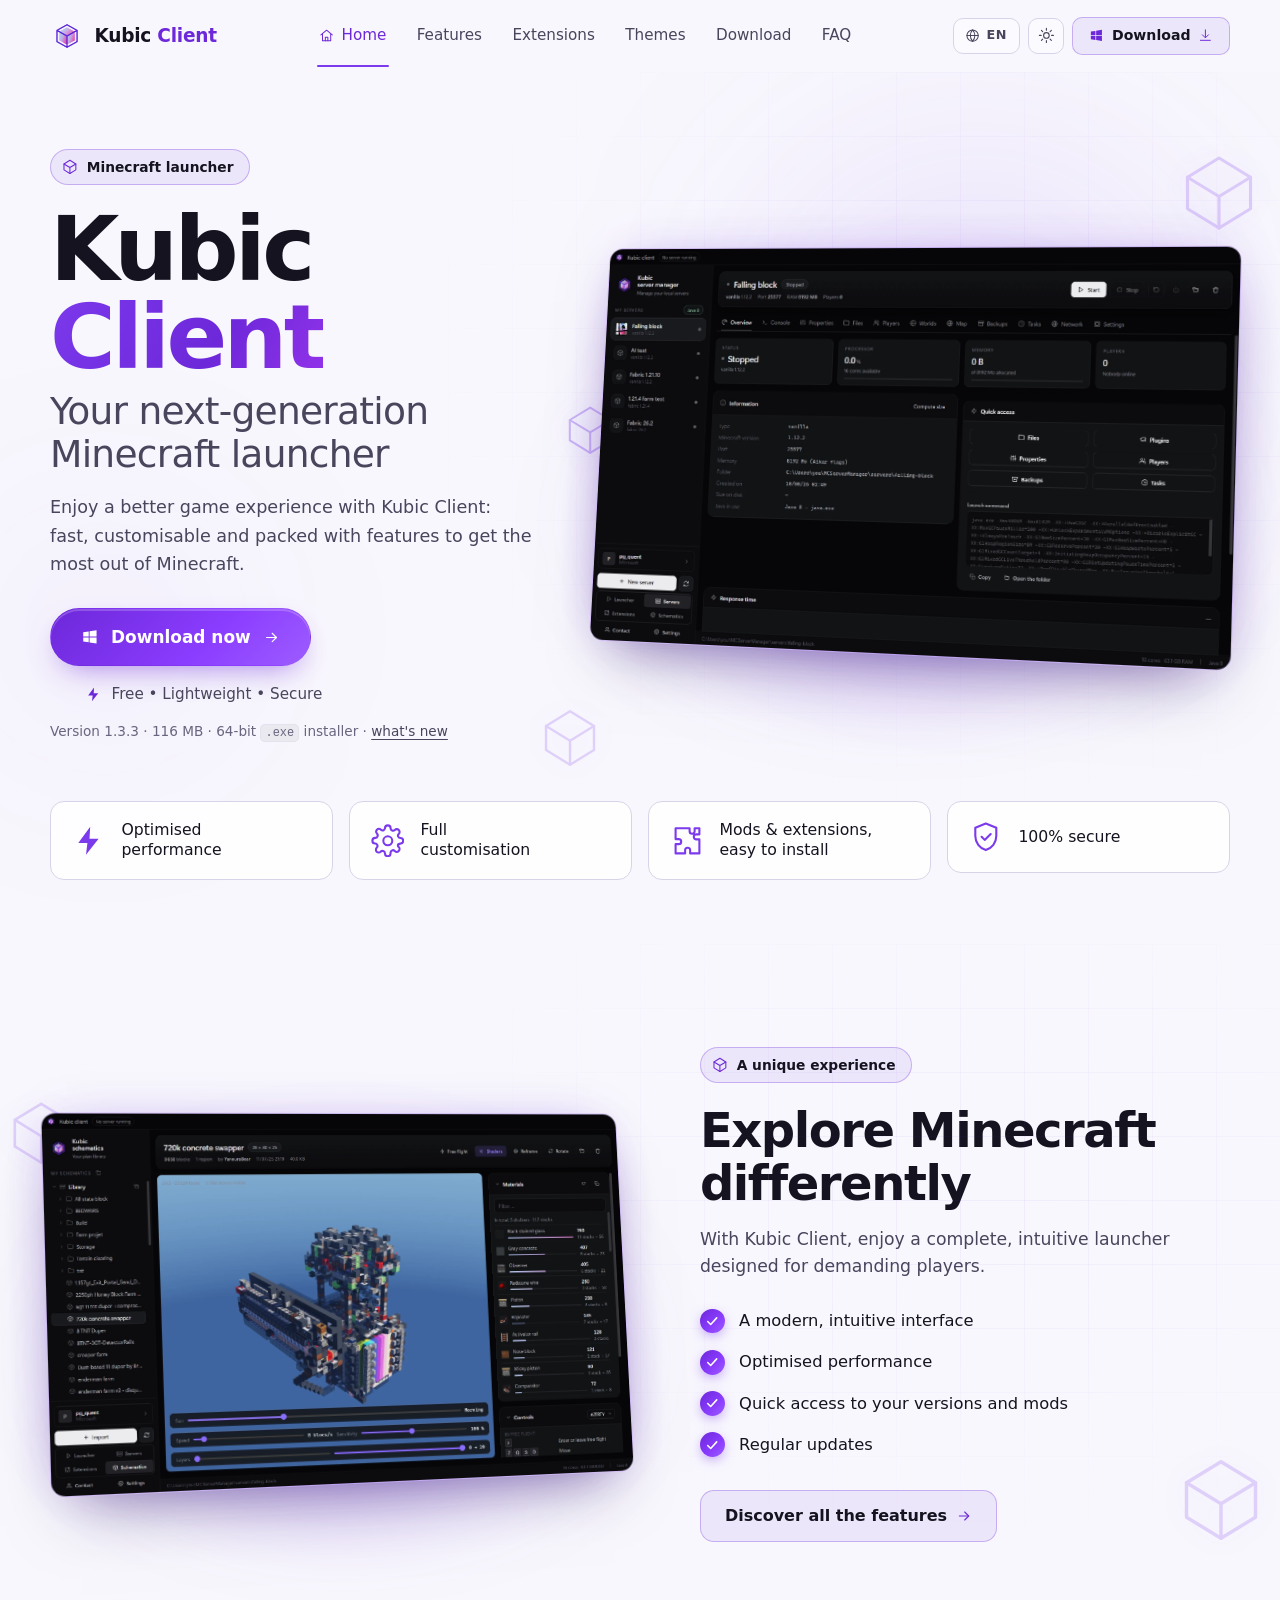
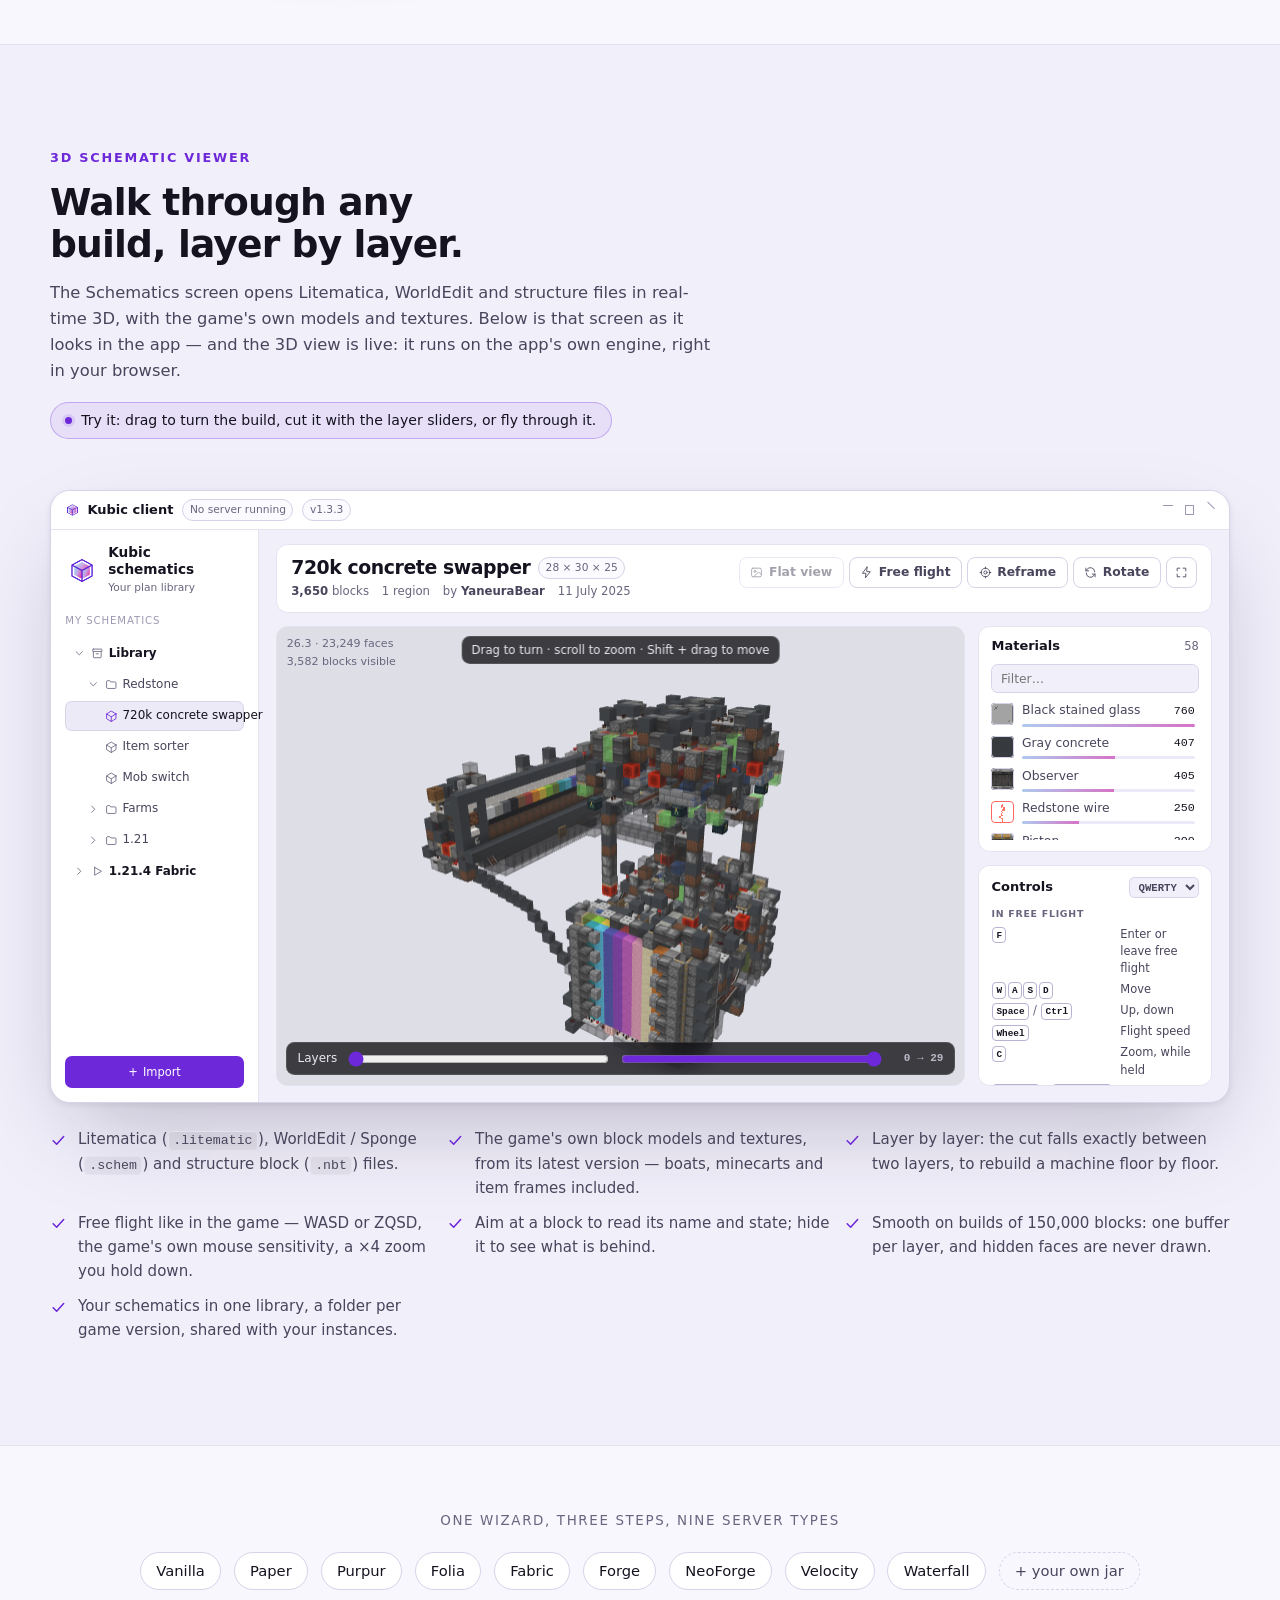
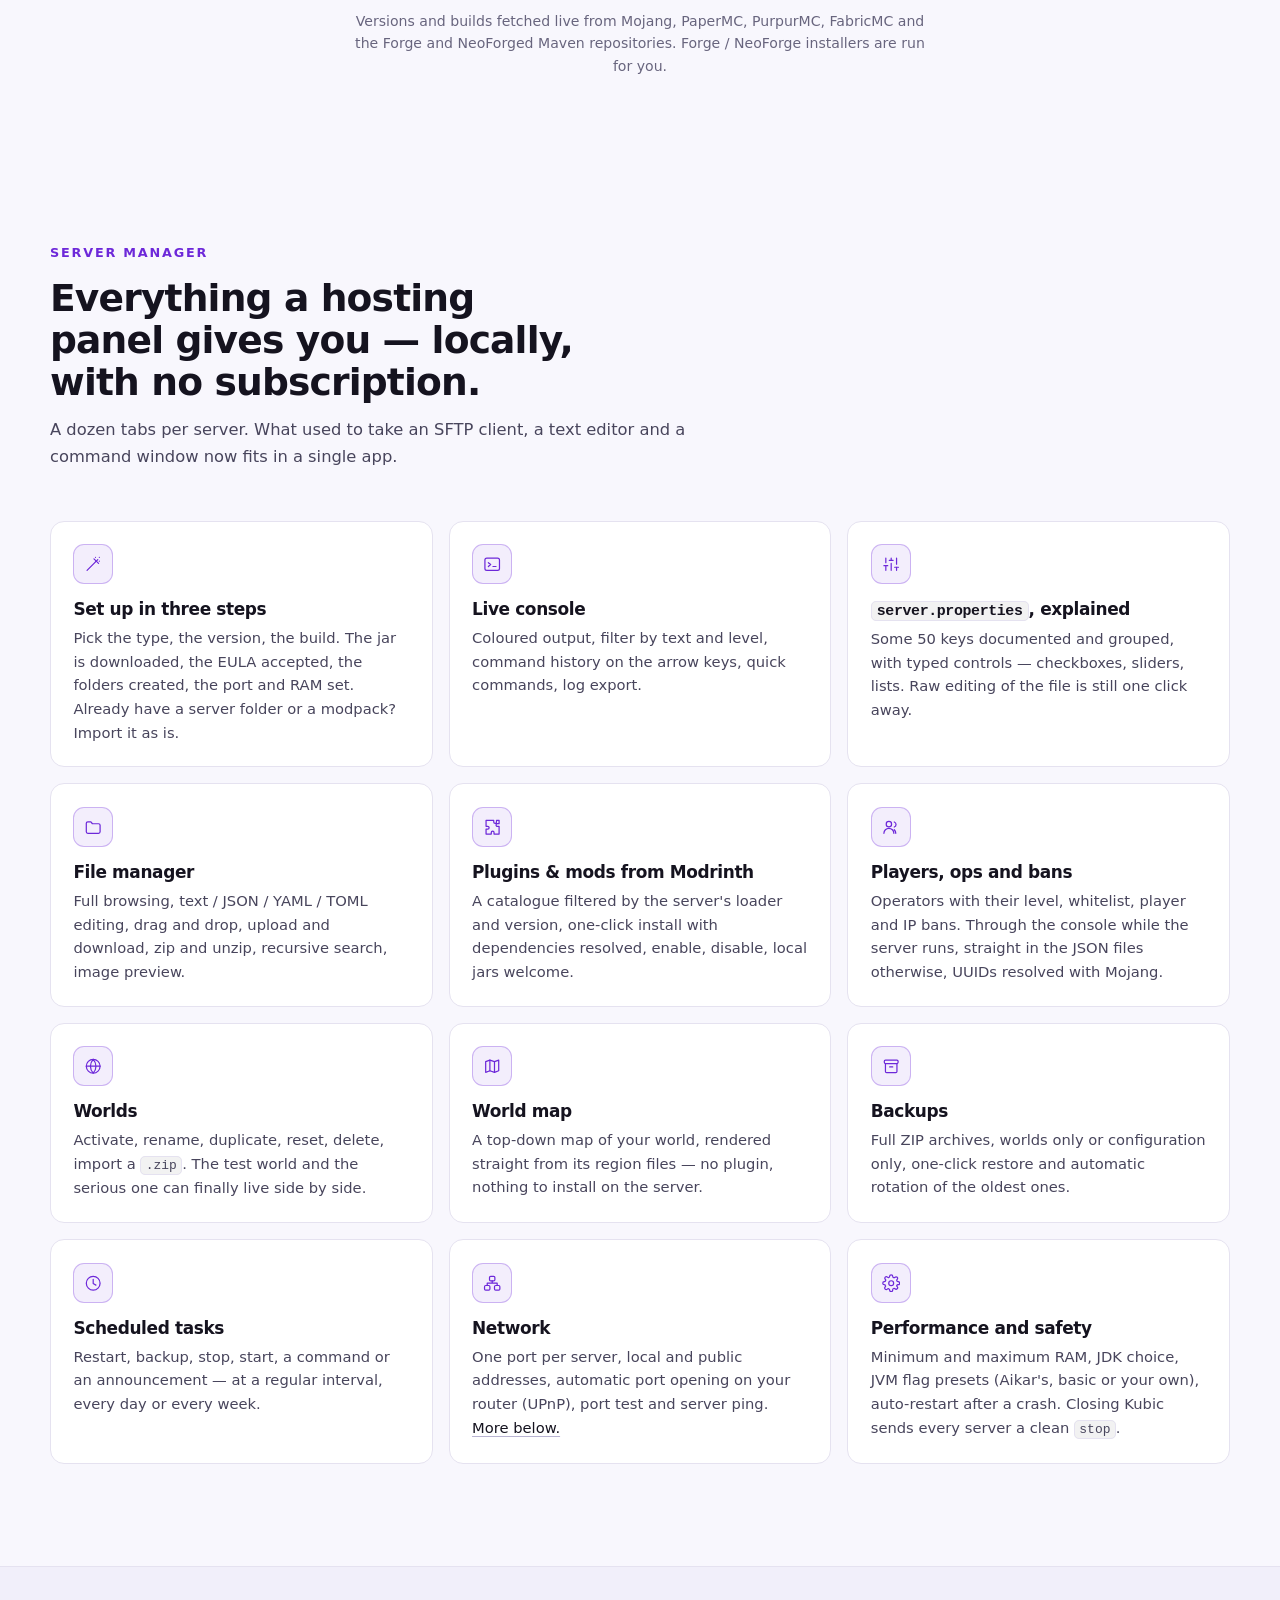
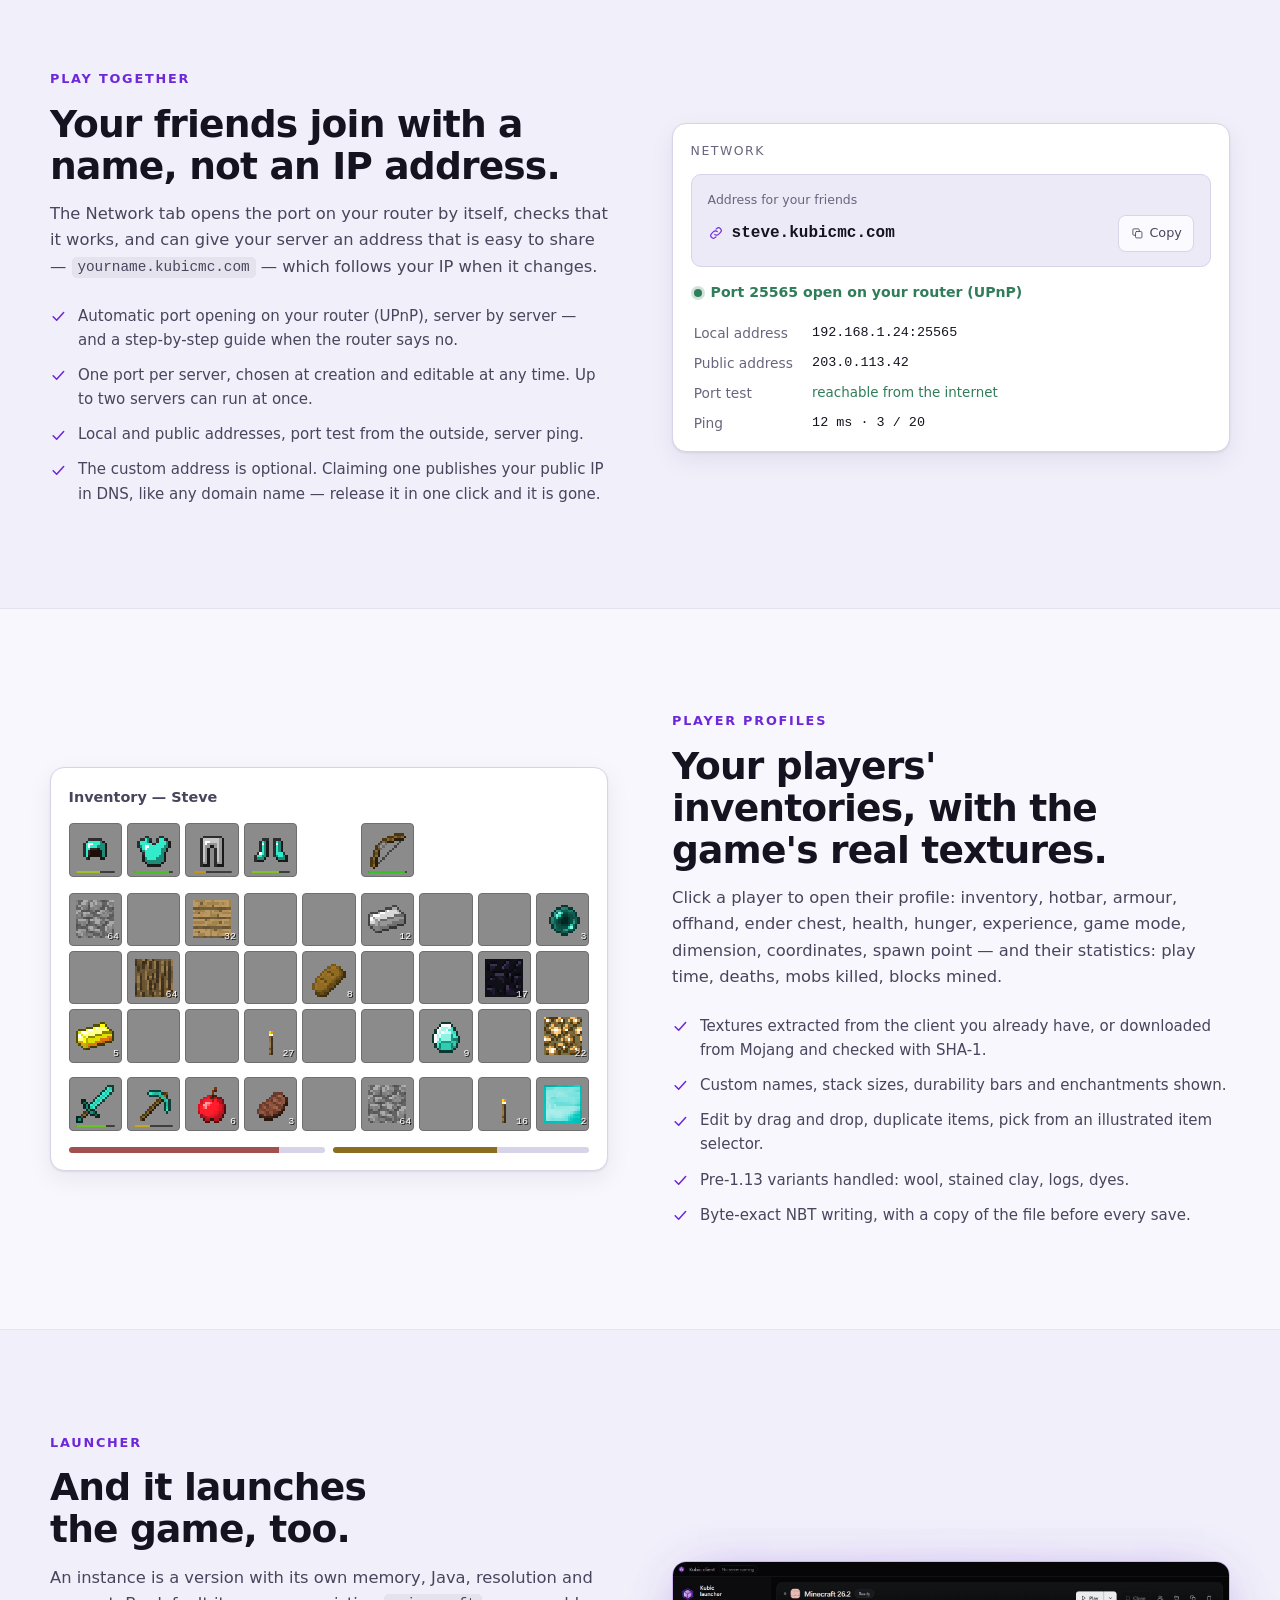
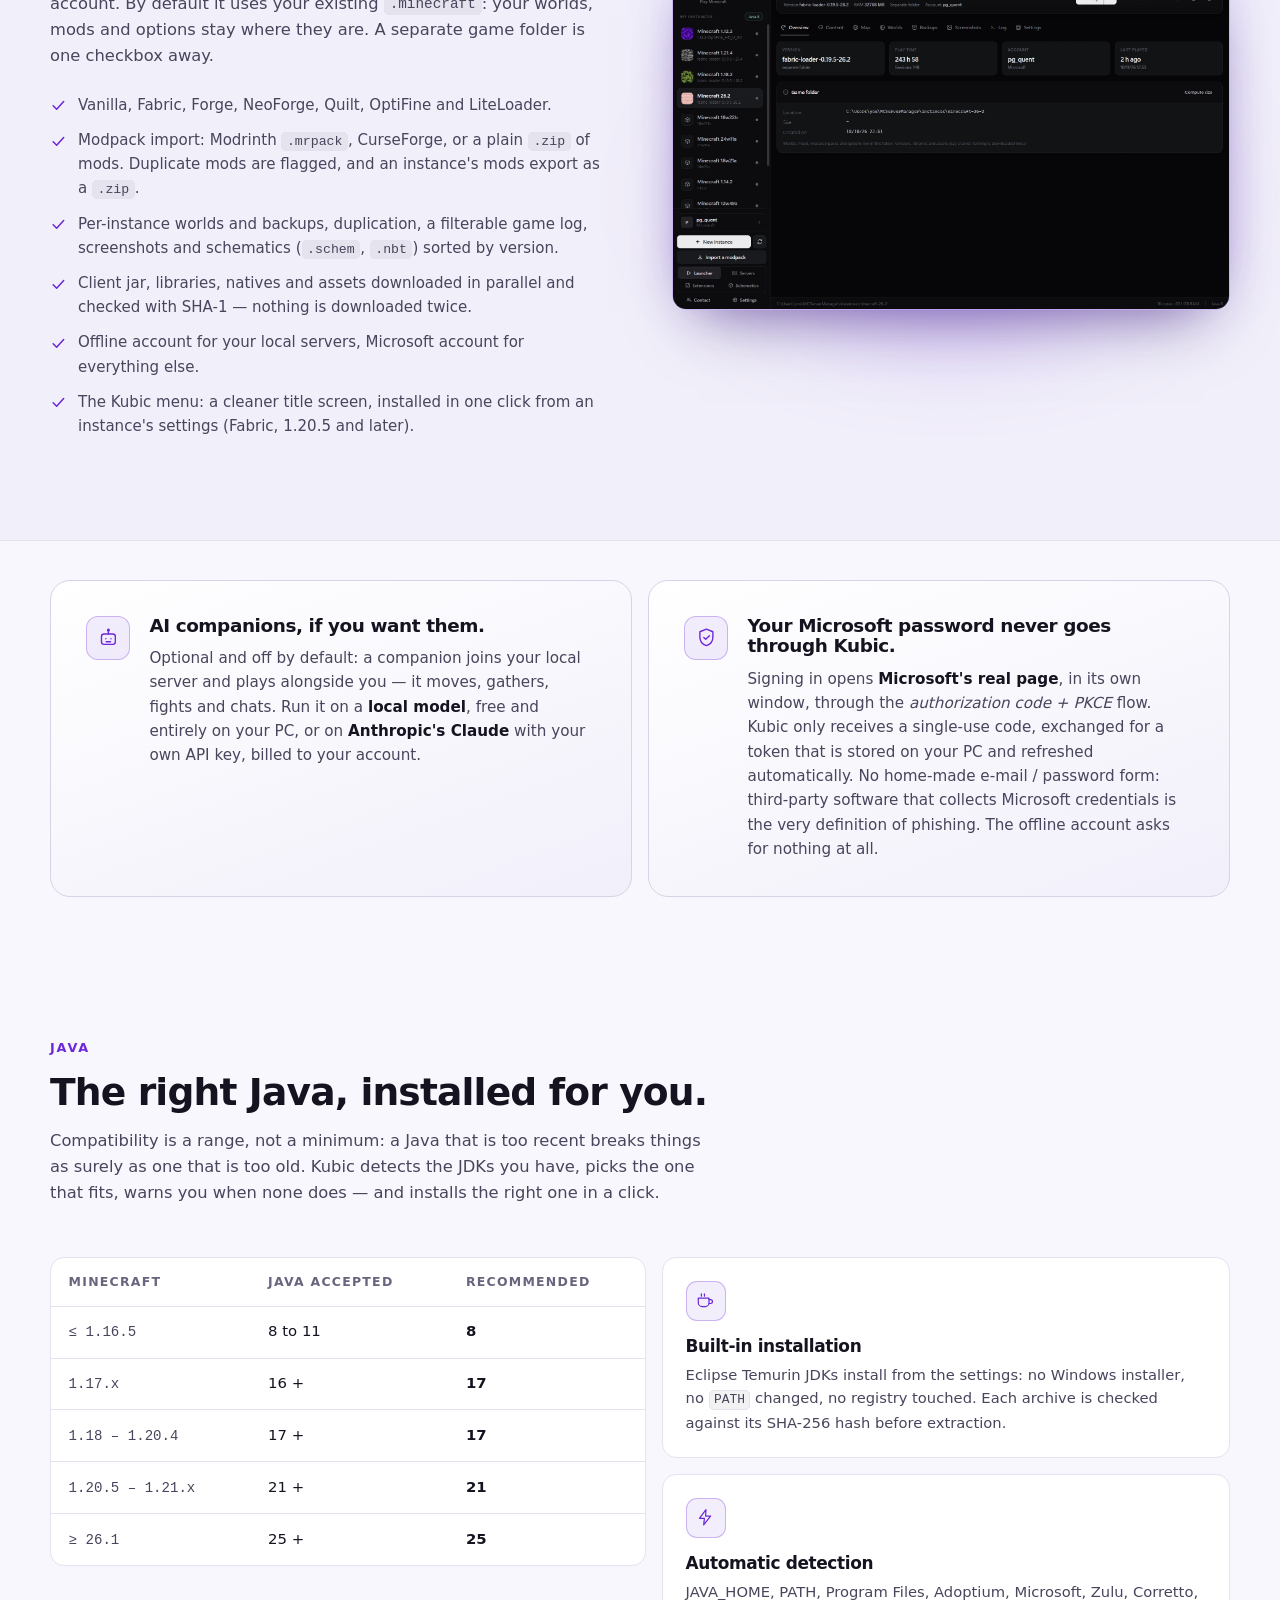
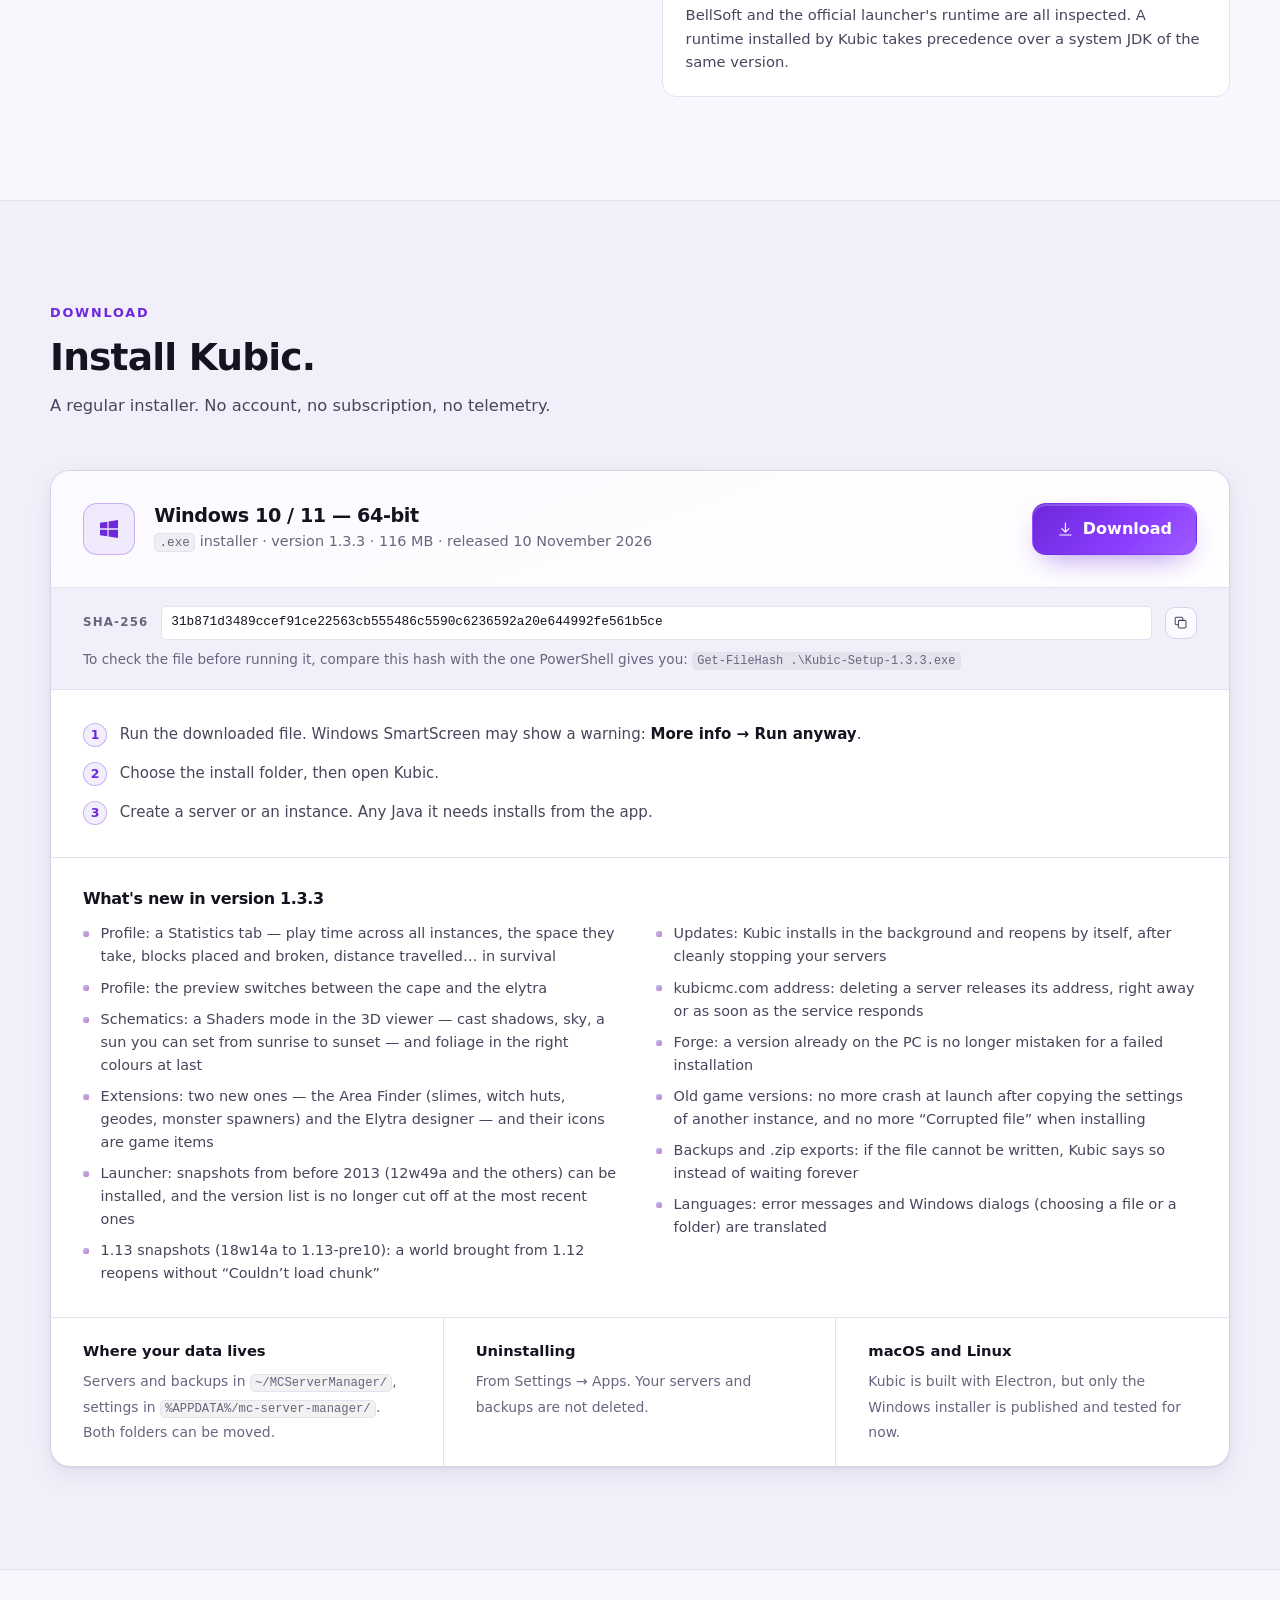
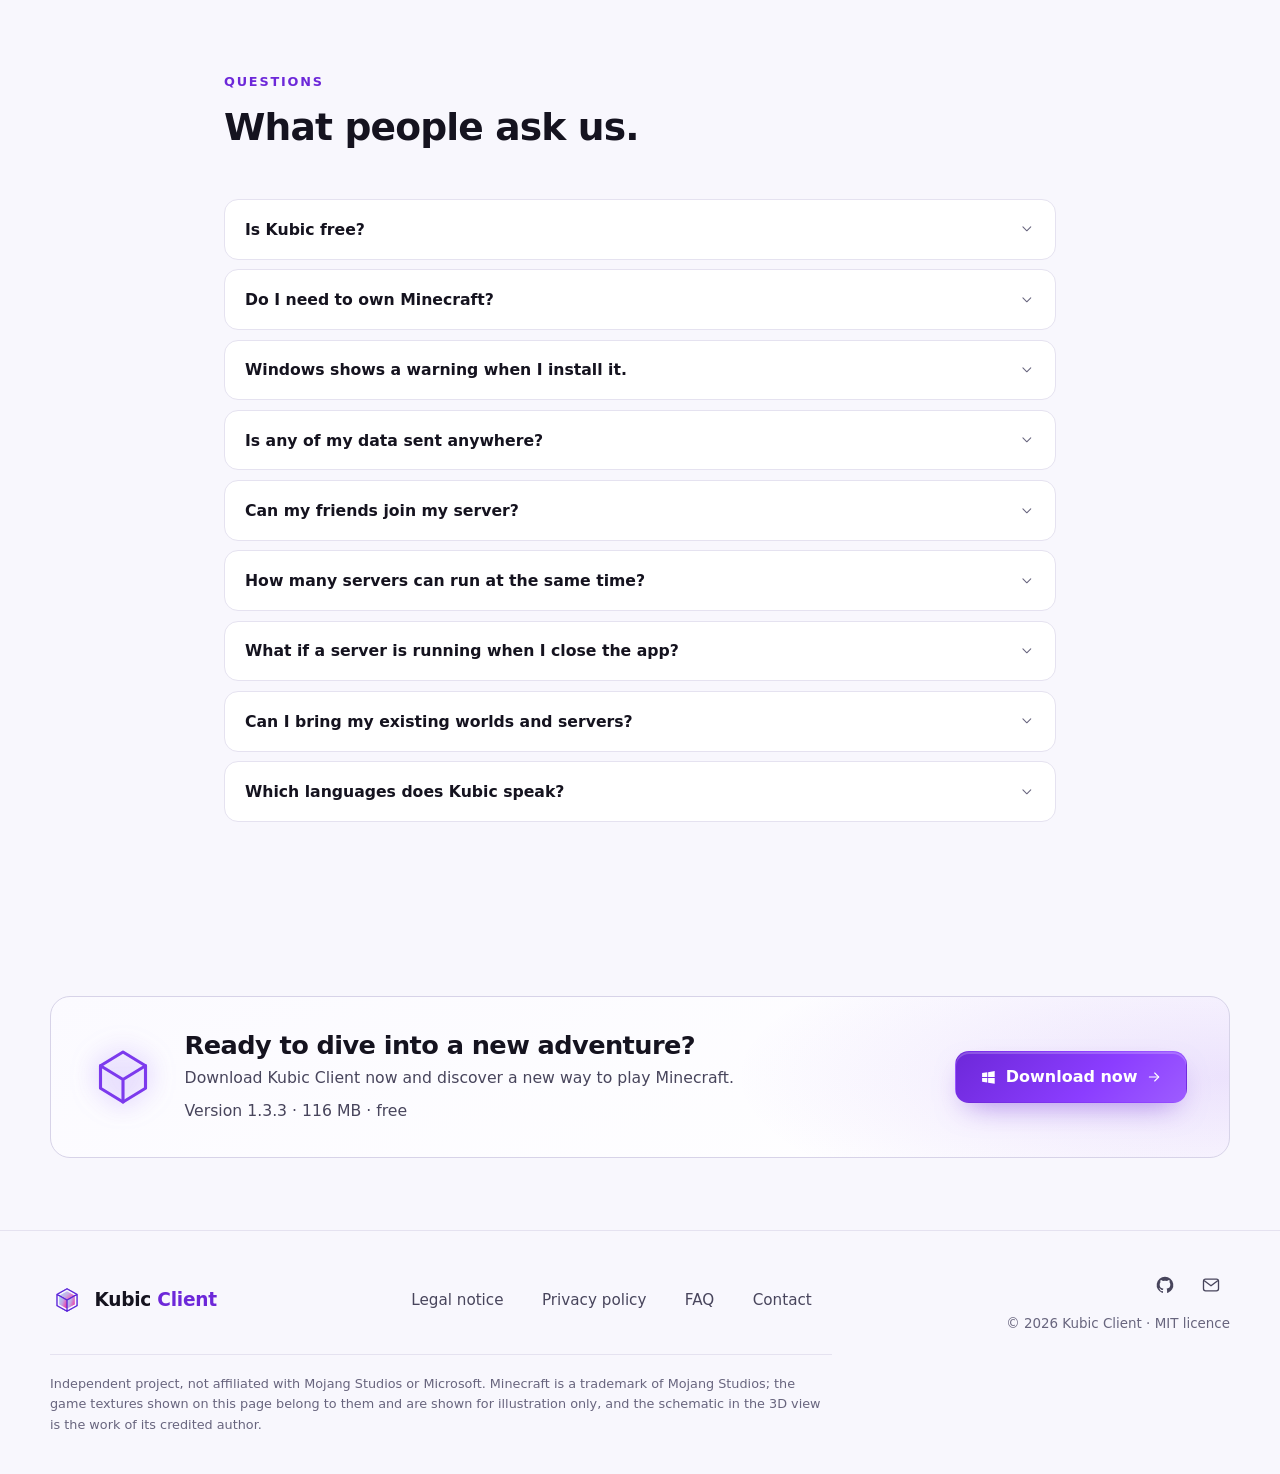
==== commit 7d76be18: "Add files via upload" ====
--- a/index.html
+++ b/index.html
@@ -21,7 +21,7 @@
 <link rel="icon" href="favicon.ico" sizes="any">
 <link rel="icon" href="assets/img/icon.png" type="image/png">
 <link rel="apple-touch-icon" href="assets/img/icon.png">
-<meta name="theme-color" content="#08080a">
+<meta name="theme-color" content="#07060c">
 <meta name="color-scheme" content="dark light">
 <link rel="stylesheet" href="assets/css/style.css">
 <script>
@@ -118,6 +118,9 @@
     <symbol id="i-plane" viewBox="0 0 24 24"><path d="M21 3 3 10.5l7.2 2.3L12.5 20 21 3Z"/><path d="m10.2 12.8 4.3-4.3"/></symbol>
     <symbol id="i-expand" viewBox="0 0 24 24"><path d="M4 9V4h5M20 9V4h-5M4 15v5h5M20 15v5h-5"/></symbol>
     <symbol id="i-mail" viewBox="0 0 24 24"><rect x="3" y="5" width="18" height="14" rx="2.5"/><path d="m4 7 8 6 8-6"/></symbol>
+    <symbol id="i-arrow" viewBox="0 0 24 24"><path d="M5 12h14"/><path d="m13 6 6 6-6 6"/></symbol>
+    <symbol id="i-home" viewBox="0 0 24 24"><path d="m3 11 9-7.5 9 7.5"/><path d="M5.5 9.5V20h13V9.5"/><path d="M10 20v-5.5h4V20"/></symbol>
+    <symbol id="i-github" viewBox="0 0 24 24"><path d="M12 2a10 10 0 0 0-3.16 19.49c.5.09.68-.22.68-.48v-1.7c-2.78.6-3.37-1.34-3.37-1.34-.46-1.16-1.11-1.47-1.11-1.47-.91-.62.07-.6.07-.6 1 .07 1.53 1.03 1.53 1.03.9 1.52 2.34 1.08 2.91.83.09-.65.35-1.09.63-1.34-2.22-.25-4.56-1.11-4.56-4.94 0-1.09.39-1.98 1.03-2.68-.1-.25-.45-1.27.1-2.64 0 0 .84-.27 2.75 1.02a9.5 9.5 0 0 1 5 0c1.91-1.29 2.75-1.02 2.75-1.02.55 1.37.2 2.39.1 2.64.64.7 1.03 1.59 1.03 2.68 0 3.84-2.34 4.68-4.57 4.93.36.31.68.92.68 1.85V21c0 .27.18.58.69.48A10 10 0 0 0 12 2Z" fill="currentColor" stroke="none"/></symbol>
   </defs>
 </svg>
 
@@ -126,19 +129,19 @@
 <!-- ─────────────────────────── barre de navigation ─────────────────────────── -->
 <header class="nav" id="nav">
   <div class="nav-in">
-    <a class="brand" href="#" aria-label="Kubic — home" data-i18n-attr="aria-label:nav.home">
-      <img class="brand-logo" src="assets/img/icon.png" width="30" height="30" alt="">
-      <span class="brand-name">Kubic</span>
+    <a class="brand" href="#top" aria-label="Kubic Client — home" data-i18n-attr="aria-label:nav.home">
+      <img class="brand-logo" src="assets/img/icon.png" width="34" height="34" alt="">
+      <span class="brand-name">Kubic <b>Client</b></span>
     </a>
 
+    <!-- data-spy : la rubrique à l'écran est marquée dans la barre (main.js). -->
     <nav class="nav-links" id="nav-links" aria-label="Main navigation" data-i18n-attr="aria-label:nav.main">
-      <a href="#schematics" data-i18n="nav.viewer">3D viewer</a>
-      <a href="#servers" data-i18n="nav.servers">Servers</a>
-      <a href="#multiplayer" data-i18n="nav.multiplayer">Multiplayer</a>
-      <a href="#launcher" data-i18n="nav.launcher">Launcher</a>
+      <a href="#top" class="is-active" data-spy="top"><svg aria-hidden="true"><use href="#i-home"/></svg> <span data-i18n="nav.accueil">Home</span></a>
+      <a href="#features" data-spy="features" data-i18n="nav.features">Features</a>
       <a href="extensions.html" data-i18n="nav.extensions">Extensions</a>
       <a href="themes.html" data-i18n="nav.themes">Themes</a>
-      <a href="#faq" data-i18n="nav.faq">FAQ</a>
+      <a href="#download" data-spy="download" data-i18n="nav.dlsec">Download</a>
+      <a href="#faq" data-spy="faq" data-i18n="nav.faq">FAQ</a>
     </nav>
 
     <div class="nav-actions">
@@ -157,8 +160,8 @@
         <svg class="ico-moon"><use href="#i-moon"/></svg>
         <svg class="ico-sun"><use href="#i-sun"/></svg>
       </button>
-      <a class="btn btn-primary btn-sm nav-dl" href="#download">
-        <svg><use href="#i-download"/></svg> <span data-i18n="nav.download">Download</span>
+      <a class="btn btn-outline btn-sm nav-dl" href="#download">
+        <svg><use href="#i-windows"/></svg> <span data-i18n="nav.download">Download</span> <svg class="dl-ico"><use href="#i-download"/></svg>
       </a>
       <button class="icon-btn nav-burger" id="nav-burger" type="button" aria-label="Menu" aria-expanded="false" aria-controls="nav-links">
         <svg class="ico-menu"><use href="#i-menu"/></svg>
@@ -170,147 +173,93 @@
 
 <main id="content">
 
-<!-- ─────────────────────────── hero ─────────────────────────── -->
-<section class="hero">
-  <div class="hero-bg" aria-hidden="true"><span class="glow-a"></span><span class="glow-b"></span></div>
-
-  <div class="wrap hero-in">
-    <p class="eyebrow" data-reveal>
-      <span class="dot"></span> <span data-i18n="hero.eyebrow">Windows 10 / 11 · free · no account</span>
-    </p>
-
-    <h1 data-reveal data-i18n="hero.title">
-      Your Minecraft launcher and your servers, <span class="muted">in a single window.</span>
-    </h1>
-
-    <p class="lead" data-reveal data-i18n="hero.lead">
-      Kubic Client creates, downloads and runs your local servers — Vanilla, Paper, Purpur, Folia,
-      Fabric, Forge, NeoForge, Velocity — and launches the game itself.
-      Java included, no command line, no file to edit by hand.
-    </p>
-
-    <div class="hero-cta" data-reveal>
-      <a class="btn btn-primary btn-lg" href="#download">
-        <svg><use href="#i-windows"/></svg>
-        <span data-i18n="hero.cta">Download for Windows</span>
+<!-- ─────────────────────────── haut de page ─────────────────────────── -->
+<section class="hero" id="top">
+  <div class="hero-bg" aria-hidden="true">
+    <span class="glow-a"></span><span class="glow-b"></span>
+    <svg class="cube" style="--s:3.4rem; --o:.34; left:44%; top:38%"><use href="#i-cube"/></svg>
+    <svg class="cube" style="--s:5.25rem; --o:.22; --t:-3s; right:1.5%; top:9%"><use href="#i-cube"/></svg>
+    <svg class="cube" style="--s:4rem; --o:.2; --t:-6s; left:42%; bottom:20%"><use href="#i-cube"/></svg>
+  </div>
+
+  <div class="wrap hero-grid">
+    <div class="hero-txt">
+      <p class="pill" data-reveal><svg aria-hidden="true"><use href="#i-cube"/></svg> <span data-i18n="hero.pill">Minecraft launcher</span></p>
+
+      <h1 data-reveal>
+        <span class="h1-name">Kubic <span class="grad">Client</span></span>
+        <span class="h1-sub" data-i18n="hero.sub">Your next-generation Minecraft launcher</span>
+      </h1>
+
+      <p class="lead" data-reveal data-i18n="hero.lead2">
+        Enjoy a better game experience with Kubic Client: fast, customisable and packed with
+        features to get the most out of Minecraft.
+      </p>
+
+      <div class="hero-cta" data-reveal>
+        <a class="btn btn-primary btn-xl" href="#download">
+          <svg><use href="#i-windows"/></svg>
+          <span data-i18n="hero.cta2">Download now</span>
+          <svg class="arrow"><use href="#i-arrow"/></svg>
+        </a>
+      </div>
+
+      <p class="hero-points" data-reveal><svg aria-hidden="true"><use href="#i-bolt"/></svg> <span data-i18n="hero.points">Free • Lightweight • Secure</span></p>
+
+      <p class="hero-meta" data-reveal>
+        <span data-i18n="w.version">Version</span> <span data-dl-version>1.3.3</span> ·
+        <span data-dl-size>116 MB</span> ·
+        <span data-i18n="hero.installer">64-bit <code>.exe</code> installer</span> ·
+        <a href="#download" data-whats-new-link data-i18n="hero.whatsnew">what's new</a>
+      </p>
+    </div>
+
+    <!-- une vraie capture de l'application (tools : voir le README), penchée par la feuille de style -->
+    <div class="hero-vis" data-reveal>
+      <div class="tilt">
+        <img src="assets/img/app-servers.webp" width="1800" height="1125" fetchpriority="high"
+             alt="Kubic Client's server manager: the overview of a Minecraft server, with its status, memory, players and quick access" data-i18n-attr="alt:hero.shot">
+      </div>
+    </div>
+  </div>
+
+  <div class="wrap">
+    <ul class="feats">
+      <li data-reveal><a class="feat" href="#servers"><svg class="plein" aria-hidden="true"><use href="#i-bolt"/></svg> <span data-i18n="feat.1">Optimised<br>performance</span></a></li>
+      <li data-reveal><a class="feat" href="themes.html"><svg aria-hidden="true"><use href="#i-gear"/></svg> <span data-i18n="feat.2">Full<br>customisation</span></a></li>
+      <li data-reveal><a class="feat" href="extensions.html"><svg aria-hidden="true"><use href="#i-puzzle"/></svg> <span data-i18n="feat.3">Mods &amp; extensions,<br>easy to install</span></a></li>
+      <li data-reveal><a class="feat" href="#security"><svg aria-hidden="true"><use href="#i-shield"/></svg> <span data-i18n="feat.4">100% secure</span></a></li>
+    </ul>
+  </div>
+</section>
+
+<!-- ─────────────────────────── explorer ─────────────────────────── -->
+<section class="sec explore" id="features">
+  <div class="hero-bg" aria-hidden="true">
+    <svg class="cube" style="--s:4.4rem; --o:.2; --t:-2s; left:.5%; top:22%"><use href="#i-cube"/></svg>
+    <svg class="cube" style="--s:5.75rem; --o:.2; --t:-5s; right:1%; bottom:14%"><use href="#i-cube"/></svg>
+  </div>
+  <div class="wrap split">
+    <div class="split-vis" data-reveal>
+      <div class="tilt tilt-left">
+        <img src="assets/img/app-schematics.webp" width="1800" height="1125" loading="lazy"
+             alt="Kubic Client's Schematics screen: a redstone machine shown in 3D, with its list of materials" data-i18n-attr="alt:ex.shot">
+      </div>
+    </div>
+
+    <div class="split-txt" data-reveal>
+      <p class="pill"><svg aria-hidden="true"><use href="#i-cube"/></svg> <span data-i18n="ex.pill">A unique experience</span></p>
+      <h2 data-i18n="ex.title">Explore Minecraft differently</h2>
+      <p class="sec-lead" data-i18n="ex.lead">With Kubic Client, enjoy a complete, intuitive launcher designed for demanding players.</p>
+      <ul class="checks">
+        <li><span class="ok"><svg aria-hidden="true"><use href="#i-check"/></svg></span> <span data-i18n="ex.c1">A modern, intuitive interface</span></li>
+        <li><span class="ok"><svg aria-hidden="true"><use href="#i-check"/></svg></span> <span data-i18n="ex.c2">Optimised performance</span></li>
+        <li><span class="ok"><svg aria-hidden="true"><use href="#i-check"/></svg></span> <span data-i18n="ex.c3">Quick access to your versions and mods</span></li>
+        <li><span class="ok"><svg aria-hidden="true"><use href="#i-check"/></svg></span> <span data-i18n="ex.c4">Regular updates</span></li>
+      </ul>
+      <a class="btn btn-outline btn-lg" href="#servers">
+        <span data-i18n="ex.cta">Discover all the features</span> <svg class="arrow"><use href="#i-arrow"/></svg>
       </a>
-      <a class="btn btn-ghost btn-lg" href="#servers">
-        <svg><use href="#i-play"/></svg>
-        <span data-i18n="hero.tour">See what it does</span>
-      </a>
-    </div>
-
-    <p class="hero-meta" data-reveal>
-      <span data-i18n="w.version">Version</span> <span data-dl-version>1.3.2</span> ·
-      <span data-dl-size>116 MB</span> ·
-      <span data-i18n="hero.installer">64-bit <code>.exe</code> installer</span> ·
-      <a href="#download" data-whats-new-link data-i18n="hero.whatsnew">what's new</a>
-    </p>
-
-    <!-- maquette de l'application, reproduite en HTML/CSS d'après ses captures -->
-    <div class="shot" data-reveal>
-      <div class="app" role="img" aria-label="Kubic's server manager, showing a stopped Vanilla 1.12.2 server" data-i18n-attr="aria-label:app.aria">
-        <div class="app-tb">
-          <span class="tb-brand"><img src="assets/img/icon.png" alt=""> Kubic client</span>
-          <span class="chip" data-i18n="app.running">1 server running</span>
-          <span class="chip">v<span data-dl-version>1.3.2</span></span>
-          <span class="tb-win"><i></i><i></i><i></i></span>
-        </div>
-
-        <div class="app-body">
-          <aside class="app-side">
-            <div class="side-head">
-              <img class="side-logo" src="assets/img/icon.png" alt="">
-              <div>
-                <strong>Kubic<br><span data-i18n="app.sm">server manager</span></strong>
-                <small data-i18n="app.manage">Manage your local servers</small>
-              </div>
-            </div>
-            <div class="side-label"><span data-i18n="app.myservers">My servers</span> <span class="chip chip-xs chip-ok">Java 21 · 17 · 8</span></div>
-            <div class="side-item is-active">
-              <span class="si-ico"><svg><use href="#i-cube"/></svg></span>
-              <span class="si-txt"><b>Vanilla 1.12.2</b><small>vanilla 1.12.2</small></span>
-              <span class="si-dot"></span>
-            </div>
-            <div class="side-item">
-              <span class="si-ico"><svg><use href="#i-cube"/></svg></span>
-              <span class="si-txt"><b>Fabric 1.21.4</b><small>fabric 1.21.4</small></span>
-              <span class="si-dot"></span>
-            </div>
-            <div class="side-item">
-              <span class="si-ico"><svg><use href="#i-cube"/></svg></span>
-              <span class="si-txt"><b>Paper 1.20.4</b><small>paper 1.20.4</small></span>
-              <span class="si-dot is-on"></span>
-            </div>
-            <div class="side-foot">
-              <span class="mini-btn mini-primary">+ <span data-i18n="app.new">New server</span></span>
-              <span class="mini-btn"><svg><use href="#i-refresh"/></svg> <span data-i18n="app.refresh">Refresh</span></span>
-              <span class="seg"><span>Launcher</span><span class="is-on" data-i18n="app.servers">Servers</span><span data-i18n="app.ai">AI</span></span>
-            </div>
-          </aside>
-
-          <div class="app-main">
-            <div class="app-head">
-              <div class="ah-title">
-                <span class="ah-dot"></span>
-                <h3>Vanilla 1.12.2</h3>
-                <span class="chip" data-i18n="app.stopped">Stopped</span>
-              </div>
-              <div class="ah-sub">vanilla 1.12.2 · <span data-i18n="app.port">Port</span> 25565 · RAM 4096 <span data-i18n="app.mb">MB</span> · <span data-i18n="app.players">Players</span> 0</div>
-              <div class="ah-actions">
-                <span class="mini-btn mini-primary"><svg><use href="#i-play"/></svg> <span data-i18n="app.start">Start</span></span>
-                <span class="mini-btn"><svg><use href="#i-stop"/></svg> <span data-i18n="app.stop">Stop</span></span>
-                <span class="mini-ico"><svg><use href="#i-refresh"/></svg></span>
-                <span class="mini-ico"><svg><use href="#i-power"/></svg></span>
-                <span class="mini-ico"><svg><use href="#i-folder"/></svg></span>
-                <span class="mini-ico"><svg><use href="#i-trash"/></svg></span>
-              </div>
-            </div>
-
-            <div class="app-tabs">
-              <span class="is-active" data-i18n="app.t.overview">Overview</span><span data-i18n="app.t.console">Console</span><span data-i18n="app.t.properties">Properties</span>
-              <span data-i18n="app.t.files">Files</span><span data-i18n="app.t.players">Players</span><span data-i18n="app.t.worlds">Worlds</span>
-              <span data-i18n="app.t.map">Map</span><span data-i18n="app.t.backups">Backups</span><span data-i18n="app.t.tasks">Tasks</span>
-              <span data-i18n="app.t.network">Network</span><span data-i18n="app.t.settings">Settings</span>
-            </div>
-
-            <div class="app-grid">
-              <div class="stat"><small data-i18n="app.s.status">STATUS</small><b data-i18n="app.stopped">Stopped</b><i>vanilla 1.12.2</i></div>
-              <div class="stat"><small data-i18n="app.s.cpu">PROCESSOR</small><b>0.0 %</b><i data-i18n="app.s.cores">16 cores available</i></div>
-              <div class="stat"><small data-i18n="app.s.memory">MEMORY</small><b data-i18n="app.s.zero">0 B</b><i data-i18n="app.s.alloc">of 4096 MB allocated</i></div>
-              <div class="stat"><small data-i18n="app.s.players">PLAYERS</small><b>0</b><i data-i18n="app.s.nobody">Nobody online</i></div>
-            </div>
-
-            <div class="app-cols">
-              <div class="card-mini">
-                <header data-i18n="app.info">Information</header>
-                <dl>
-                  <dt data-i18n="app.type">Type</dt><dd>vanilla</dd>
-                  <dt data-i18n="app.mcversion">Minecraft version</dt><dd>1.12.2</dd>
-                  <dt data-i18n="app.port">Port</dt><dd>25565</dd>
-                  <dt data-i18n="app.memory">Memory</dt><dd data-i18n="app.aikar">4096 MB (Aikar flags)</dd>
-                  <dt data-i18n="app.javainuse">Java in use</dt><dd data-i18n="app.runtime">Java 8 — built-in runtime</dd>
-                </dl>
-              </div>
-              <div class="card-mini">
-                <header data-i18n="app.quick">Quick access</header>
-                <div class="quick">
-                  <span data-i18n="app.t.files">Files</span><span data-i18n="app.plugins">Plugins</span>
-                  <span data-i18n="app.t.properties">Properties</span><span data-i18n="app.t.players">Players</span>
-                  <span data-i18n="app.t.backups">Backups</span><span data-i18n="app.t.tasks">Tasks</span>
-                </div>
-                <div class="cmd">java -Xms2048M -Xmx4096M -XX:+UseG1GC -XX:+ParallelRefProcEnabled …</div>
-              </div>
-            </div>
-
-            <div class="card-mini">
-              <header><span data-i18n="app.lastlines">Latest console lines</span> <span class="chip chip-xs" data-i18n="app.openconsole">Open the console</span></header>
-              <pre class="log"><span><i>[18:04:12]</i> [Server thread/INFO]: Starting minecraft server version 1.12.2</span><span><i>[18:04:13]</i> [Server thread/INFO]: Loading properties</span><span><i>[18:04:15]</i> [Server thread/INFO]: Preparing level "world"</span><span class="w"><i>[18:04:18]</i> [Server thread/WARN]: Can't keep up! Did the system time change?</span><span class="g"><i>[18:04:21]</i> [Server thread/INFO]: Done (6.284s)! For help, type "help"</span></pre>
-            </div>
-          </div>
-        </div>
-      </div>
-      <div class="shot-fade" aria-hidden="true"></div>
     </div>
   </div>
 </section>
@@ -334,7 +283,7 @@
       <div class="app-tb">
         <span class="tb-brand"><img src="assets/img/icon.png" alt=""> Kubic client</span>
         <span class="chip" data-i18n="app.norun">No server running</span>
-        <span class="chip">v<span data-dl-version>1.3.2</span></span>
+        <span class="chip">v<span data-dl-version>1.3.3</span></span>
         <span class="tb-win"><i></i><i></i><i></i></span>
       </div>
 
@@ -661,27 +610,10 @@
     </div>
 
     <div class="split-vis" data-reveal>
-      <div class="mini-app" role="img" aria-label="Mock-up of the launcher" data-i18n-attr="aria-label:la.aria">
-        <div class="ma-head" data-i18n="la.m.head">My instances</div>
-        <div class="ma-item is-active">
-          <span class="ma-ico"><svg><use href="#i-layers"/></svg></span>
-          <span class="ma-txt"><b>1.21.4</b><small>Fabric · 4 <span data-i18n="la.m.gb">GB</span> · Java 21</small></span>
-          <span class="ma-go"><svg><use href="#i-play"/></svg></span>
-        </div>
-        <div class="ma-item">
-          <span class="ma-ico"><svg><use href="#i-layers"/></svg></span>
-          <span class="ma-txt"><b>1.12.2</b><small>Forge · 6 <span data-i18n="la.m.gb">GB</span> · Java 8</small></span>
-          <span class="ma-go"><svg><use href="#i-play"/></svg></span>
-        </div>
-        <div class="ma-item">
-          <span class="ma-ico"><svg><use href="#i-layers"/></svg></span>
-          <span class="ma-txt"><b>1.20.1</b><small>Quilt · 4 <span data-i18n="la.m.gb">GB</span> · Java 17</small></span>
-          <span class="ma-go"><svg><use href="#i-play"/></svg></span>
-        </div>
-        <div class="ma-prog"><span style="--p:72%"></span></div>
-        <div class="ma-log" data-i18n="la.m.log">
-          <b>Downloading</b> assets 1,412 / 1,960 — SHA-1 check
-        </div>
+      <!-- une vraie capture du launcher, posée à plat -->
+      <div class="tilt tilt-flat">
+        <img src="assets/img/app-launcher.webp" width="1800" height="1125" loading="lazy"
+             alt="Kubic Client's launcher: the list of instances and the overview of one of them, with its play time and account" data-i18n-attr="alt:la.shot">
       </div>
     </div>
   </div>
@@ -703,7 +635,7 @@
       </div>
     </div>
 
-    <div class="banner" data-reveal>
+    <div class="banner" id="security" data-reveal>
       <span class="banner-ico"><svg><use href="#i-shield"/></svg></span>
       <div>
         <h3 data-i18n="sec.title">Your Microsoft password never goes through Kubic.</h3>
@@ -782,11 +714,11 @@
         <div class="dl-txt">
           <h3 data-i18n="dl.os">Windows 10 / 11 — 64-bit</h3>
           <p>
-            <span data-i18n="dl.installer"><code>.exe</code> installer</span> · <span data-i18n="w.version.lc">version</span> <span data-dl-version>1.3.2</span> ·
-            <span data-dl-size>116 MB</span> · <span data-i18n="dl.released">released</span> <span data-dl-date>26 October 2026</span>
+            <span data-i18n="dl.installer"><code>.exe</code> installer</span> · <span data-i18n="w.version.lc">version</span> <span data-dl-version>1.3.3</span> ·
+            <span data-dl-size>116 MB</span> · <span data-i18n="dl.released">released</span> <span data-dl-date>10 November 2026</span>
           </p>
         </div>
-        <a class="btn btn-primary btn-lg" href="https://github.com/MCquent/kubic/releases/download/v1.3.2/Kubic-Setup-1.3.2.exe" download data-dl-file>
+        <a class="btn btn-primary btn-lg" href="https://github.com/MCquent/kubic/releases/download/v1.3.3/Kubic-Setup-1.3.3.exe" download data-dl-file>
           <svg><use href="#i-download"/></svg> <span data-i18n="dl.button">Download</span>
         </a>
       </div>
@@ -794,14 +726,14 @@
       <div class="dl-hash">
         <div class="dl-hash-row">
           <span class="dl-hash-label">SHA-256</span>
-          <code class="dl-hash-val" data-dl-sha>3f08a6a3459fe99ffbd7419517a21ba3ab4be2c797b196f155552d59ab521018</code>
+          <code class="dl-hash-val" data-dl-sha>31b871d3489ccef91ce22563cb555486c5590c6236592a20e644992fe561b5ce</code>
           <button class="icon-btn" type="button" data-copy="[data-dl-sha]" aria-label="Copy the SHA-256 hash" data-i18n-attr="aria-label:dl.copyhash">
             <svg><use href="#i-copy"/></svg>
           </button>
           <span class="copied" role="status" aria-live="polite"></span>
         </div>
         <p data-i18n="dl.verify">To check the file before running it, compare this hash with the one PowerShell gives you:
-          <code>Get-FileHash .\<span data-dl-filename>Kubic-Setup-1.3.2.exe</span></code></p>
+          <code>Get-FileHash .\<span data-dl-filename>Kubic-Setup-1.3.3.exe</span></code></p>
       </div>
 
       <ol class="dl-steps">
@@ -813,7 +745,7 @@
       </ol>
 
       <div class="dl-new" id="whats-new" hidden>
-        <h4><span data-i18n="dl.new">What's new in version</span> <span data-dl-version>1.3.2</span></h4>
+        <h4><span data-i18n="dl.new">What's new in version</span> <span data-dl-version>1.3.3</span></h4>
         <ul data-dl-notes></ul>
       </div>
 
@@ -892,14 +824,20 @@
   </div>
 </section>
 
-<!-- ─────────────────────────── cta final ─────────────────────────── -->
+<!-- ─────────────────────────── bandeau final ─────────────────────────── -->
 <section class="cta">
-  <div class="wrap" data-reveal>
-    <h2 data-i18n="cta.title">One installer, one click, a server up and running.</h2>
-    <a class="btn btn-primary btn-lg" href="https://github.com/MCquent/kubic/releases/download/v1.3.2/Kubic-Setup-1.3.2.exe" download data-dl-file>
-      <svg><use href="#i-download"/></svg> <span data-i18n="cta.button">Download Kubic for Windows</span>
-    </a>
-    <p class="hero-meta"><span data-i18n="w.version">Version</span> <span data-dl-version>1.3.2</span> · <span data-dl-size>116 MB</span> · <span data-i18n="cta.free">free</span></p>
+  <div class="wrap">
+    <div class="cta-card" data-reveal>
+      <span class="cta-ico" aria-hidden="true"><svg><use href="#i-cube"/></svg></span>
+      <div class="cta-txt">
+        <h2 data-i18n="cta.title2">Ready to dive into a new adventure?</h2>
+        <p data-i18n="cta.sub">Download Kubic Client now and discover a new way to play Minecraft.</p>
+        <p class="hero-meta"><span data-i18n="w.version">Version</span> <span data-dl-version>1.3.3</span> · <span data-dl-size>116 MB</span> · <span data-i18n="cta.free">free</span></p>
+      </div>
+      <a class="btn btn-primary btn-lg" href="https://github.com/MCquent/kubic/releases/download/v1.3.3/Kubic-Setup-1.3.3.exe" download data-dl-file>
+        <svg><use href="#i-windows"/></svg> <span data-i18n="hero.cta2">Download now</span> <svg class="arrow"><use href="#i-arrow"/></svg>
+      </a>
+    </div>
   </div>
 </section>
 
@@ -907,32 +845,27 @@
 
 <footer class="foot">
   <div class="wrap foot-in">
-    <div class="foot-brand">
-      <img class="brand-logo" src="assets/img/icon.png" width="30" height="30" alt="">
-      <div>
-        <b>Kubic</b>
-        <small data-i18n="foot.tagline">Minecraft launcher and server manager</small>
-      </div>
-    </div>
+    <a class="brand" href="#top" aria-label="Kubic Client — home" data-i18n-attr="aria-label:nav.home">
+      <img class="brand-logo" src="assets/img/icon.png" width="34" height="34" alt="">
+      <span class="brand-name">Kubic <b>Client</b></span>
+    </a>
     <nav class="foot-links" aria-label="Footer" data-i18n-attr="aria-label:foot.aria">
-      <a href="#servers" data-i18n="nav.servers">Servers</a>
-      <a href="#multiplayer" data-i18n="nav.multiplayer">Multiplayer</a>
-      <a href="#inventories" data-i18n="nav.inventories">Inventories</a>
-      <a href="#launcher" data-i18n="nav.launcher">Launcher</a>
-      <a href="extensions.html" data-i18n="nav.extensions">Extensions</a>
-      <a href="themes.html" data-i18n="nav.themes">Themes</a>
-      <a href="#java">Java</a>
-      <a href="#download" data-i18n="nav.download">Download</a>
+      <a href="legal.html" data-i18n="foot.notice">Legal notice</a>
+      <a href="legal.html#privacy" data-i18n="foot.privacy">Privacy policy</a>
       <a href="#faq" data-i18n="nav.faq">FAQ</a>
-      <a href="legal.html" data-i18n="nav.legal">Legal notice &amp; privacy</a>
+      <a href="mailto:contact@kubicmc.com" data-i18n="foot.contact">Contact</a>
     </nav>
-    <p class="foot-contact">
-      <svg><use href="#i-mail"/></svg> <a href="mailto:contact@kubicmc.com">contact@kubicmc.com</a>
-    </p>
-    <p class="foot-legal" data-i18n="foot.legal">
+    <div class="foot-side">
+      <div class="foot-social">
+        <a href="https://github.com/MCquent/kubic" rel="noopener" aria-label="Kubic Client on GitHub" data-i18n-attr="aria-label:foot.github"><svg class="plein" aria-hidden="true"><use href="#i-github"/></svg></a>
+        <a href="mailto:contact@kubicmc.com" aria-label="Write to contact@kubicmc.com" data-i18n-attr="aria-label:foot.mail"><svg aria-hidden="true"><use href="#i-mail"/></svg></a>
+      </div>
+      <p class="foot-copy">© <span data-year>2026</span> Kubic Client · <span data-i18n="foot.licence">MIT licence</span></p>
+    </div>
+    <p class="foot-legal" data-i18n="foot.legal2">
       Independent project, not affiliated with Mojang Studios or Microsoft. Minecraft is a trademark of
       Mojang Studios; the game textures shown on this page belong to them and are shown for
-      illustration only, and the schematic in the 3D view is the work of its credited author. © <span data-year>2026</span> Kubic — MIT licence.
+      illustration only, and the schematic in the 3D view is the work of its credited author.
     </p>
   </div>
 </footer>
--- a/assets/css/style.css
+++ b/assets/css/style.css
@@ -1,38 +1,45 @@
 /* ============================================================
-   Kubic — site vitrine
-   Palette reprise de l'application : monochrome, sombre par
-   défaut, thème clair en simple redéfinition des variables.
-   Seule couleur propre : le violet de l'icône, en touches.
+   Kubic Client — site vitrine
+   Refonte de novembre 2026 : un noir violacé, le violet de
+   l'icône en accent (boutons, titres, halos), des captures de
+   l'application en perspective. Sombre par défaut ; le thème
+   clair reste une simple redéfinition des variables.
    ============================================================ */
 
 :root {
-  --bg:          #08080a;
-  --bg-2:        #0c0c0f;
-  --panel:       #111115;
-  --panel-2:     #16161b;
-  --elev:        #1c1c22;
-  --elev-2:      #23232a;
-  --line:        #212128;
-  --line-2:      #2c2c35;
-  --line-3:      #3a3a45;
+  --bg:          #07060c;
+  --bg-2:        #0b0a13;
+  --panel:       #100f1a;
+  --panel-2:     #151423;
+  --elev:        #1b1a2c;
+  --elev-2:      #232138;
+  --line:        #1e1c2f;
+  --line-2:      #2a2741;
+  --line-3:      #3d3960;
 
   /* --txt-3 sert aux petits textes : 4,5:1 au moins sur tous les fonds (WCAG AA).
      --txt-4 est réservé au décor (maquettes), jamais à un texte à lire. */
-  --txt:         #e9e9ef;
-  --txt-2:       #a3a3b0;
-  --txt-3:       #85858f;
-  --txt-4:       #4b4b57;
-
-  --accent:      #e9e9ef;
-  --accent-hi:   #ffffff;
-  --on-accent:   #0b0b0e;
+  --txt:         #f3f2f9;
+  --txt-2:       #b4b1c8;
+  --txt-3:       #918eab;
+  --txt-4:       #56536f;
+
+  /* L'accent : le violet des boutons. --accent-grad est son dégradé, --accent-txt
+     sa version lisible en texte (liens, mots mis en avant) sur le fond de la page. */
+  --accent:      #7c3aed;
+  --accent-hi:   #8b5cf6;
+  --on-accent:   #ffffff;
+  --accent-grad: linear-gradient(135deg, #6d28d9 0%, #8b3dff 60%, #9d5cff 100%);
+  --accent-txt:  #a78bfa;
+  --accent-soft: rgba(124, 58, 237, .14);
+  --accent-line: rgba(139, 92, 246, .38);
 
   /* Couleurs de l'icône : contour violet, remplissage bleu ciel → rose. */
-  --brand:       #8b6cff;
-  --brand-deep:  #5b24d9;
+  --brand:       #8b5cf6;
+  --brand-deep:  #6d28d9;
   --brand-sky:   #afcaed;
   --brand-pink:  #d673c6;
-  --brand-glow:  rgba(116, 72, 240, .16);
+  --brand-glow:  rgba(124, 58, 237, .24);
 
   --ok:          #56a67f;
   --warn:        #c9a54a;
@@ -42,49 +49,54 @@
   --hair:        rgba(255,255,255,.03);
   --hair-2:      rgba(255,255,255,.06);
   --hair-3:      rgba(255,255,255,.14);
-  --glow:        rgba(255,255,255,.055);
-  --grid:        rgba(255,255,255,.028);
+  --glow:        rgba(139, 92, 246, .10);
+  --grid:        rgba(167, 139, 250, .035);
 
   --r-sm: 8px;
-  --r:    12px;
-  --r-lg: 18px;
-  --r-xl: 24px;
+  --r:    14px;
+  --r-lg: 20px;
+  --r-xl: 28px;
 
   --shadow:    0 1px 2px rgba(0,0,0,.6), 0 8px 28px rgba(0,0,0,.45);
   --shadow-xl: 0 2px 6px rgba(0,0,0,.5), 0 40px 90px -20px rgba(0,0,0,.75);
+  --shadow-accent: 0 12px 34px -10px rgba(124, 58, 237, .75), 0 2px 0 rgba(255,255,255,.16) inset;
 
   --font: "Segoe UI Variable Display", "Segoe UI", Inter, system-ui, -apple-system, sans-serif;
   --mono: "Cascadia Mono", "JetBrains Mono", Consolas, "Courier New", monospace;
 
-  --wrap: 1180px;
-  --nav-h: 64px;
+  /* La largeur utile suit la fenêtre : 88 % de sa largeur, jamais moins de 1180 px ni plus de 2100. */
+  --wrap: clamp(1180px, 88vw, 2100px);
+  --nav-h: 4.5rem;
 
   /* Fond de la scène 3D : lu aussi par assets/js/viewer/demo.js pour le moteur. */
   --viewer-bg:   #101014;
 }
 
 :root[data-theme="light"] {
-  --bg:          #f7f7f9;
-  --bg-2:        #f0f0f4;
+  --bg:          #f8f7fd;
+  --bg-2:        #f1effa;
   --panel:       #ffffff;
-  --panel-2:     #fafafc;
-  --elev:        #ececf1;
-  --elev-2:      #e2e2ea;
-  --line:        #e4e4ea;
-  --line-2:      #d6d6df;
-  --line-3:      #b7b7c4;
-
-  --txt:         #15151a;
-  --txt-2:       #494955;
-  --txt-3:       #6a6a78;
-  --txt-4:       #9b9ba9;
-
-  --accent:      #1b1b21;
-  --accent-hi:   #000000;
+  --panel-2:     #fbfaff;
+  --elev:        #eceaf6;
+  --elev-2:      #e1def0;
+  --line:        #e5e2f0;
+  --line-2:      #d7d3e8;
+  --line-3:      #b8b3d2;
+
+  --txt:         #15131f;
+  --txt-2:       #48455c;
+  --txt-3:       #68657e;
+  --txt-4:       #9c99b3;
+
+  --accent:      #6d28d9;
+  --accent-hi:   #7c3aed;
   --on-accent:   #ffffff;
-
-  --brand:       #5b24d9;
-  --brand-glow:  rgba(116, 72, 240, .10);
+  --accent-txt:  #6d28d9;
+  --accent-soft: rgba(109, 40, 217, .08);
+  --accent-line: rgba(109, 40, 217, .30);
+
+  --brand:       #6d28d9;
+  --brand-glow:  rgba(124, 58, 237, .14);
 
   --viewer-bg:   #dedee6;
 
@@ -96,18 +108,21 @@
   --hair:        rgba(0,0,0,.03);
   --hair-2:      rgba(0,0,0,.05);
   --hair-3:      rgba(0,0,0,.12);
-  --glow:        rgba(0,0,0,.04);
-  --grid:        rgba(0,0,0,.035);
-
-  --shadow:    0 1px 2px rgba(15,15,25,.08), 0 8px 24px rgba(15,15,25,.07);
-  --shadow-xl: 0 2px 6px rgba(15,15,25,.08), 0 40px 90px -25px rgba(15,15,25,.25);
+  --glow:        rgba(109, 40, 217, .07);
+  --grid:        rgba(109, 40, 217, .05);
+
+  --shadow:    0 1px 2px rgba(25,15,50,.08), 0 8px 24px rgba(25,15,50,.07);
+  --shadow-xl: 0 2px 6px rgba(25,15,50,.08), 0 40px 90px -25px rgba(25,15,50,.25);
+  --shadow-accent: 0 12px 30px -12px rgba(109, 40, 217, .6), 0 2px 0 rgba(255,255,255,.2) inset;
 }
 
 /* ------------------------------------------------------------ base */
 *, *::before, *::after { box-sizing: border-box; }
 [hidden] { display: none !important; }
 
-html { scroll-behavior: smooth; scroll-padding-top: calc(var(--nav-h) + 16px); }
+/* Sur un grand écran, tout grandit avec la fenêtre : 16 px à 1440 de large, 18,4 à 1920, 21,6 à 2560.
+   En rem et en % : la taille de police choisie dans le navigateur reste respectée. */
+html { font-size: clamp(100%, 0.5vw + 0.55rem, 140%); scroll-behavior: smooth; scroll-padding-top: calc(var(--nav-h) + 16px); }
 @media (prefers-reduced-motion: reduce) { html { scroll-behavior: auto; } }
 
 /* Langue autre que l'anglais : la page reste masquée le temps que i18n.js la traduise
@@ -172,12 +187,12 @@
 :focus-visible { outline: 2px solid var(--accent); outline-offset: 3px; border-radius: 4px; }
 
 .wrap { width: min(100% - 40px, var(--wrap)); margin-inline: auto; }
-.wrap-narrow { width: min(100% - 40px, 800px); }
+.wrap-narrow { width: min(100% - 40px, 52rem); }
 .muted { color: var(--txt-3); }
 
 /* ------------------------------------------------------------ boutons */
 .btn {
-  --h: 42px;
+  --h: 2.625rem;
   display: inline-flex; align-items: center; justify-content: center; gap: .55em;
   height: var(--h); padding: 0 1.1rem;
   border: 1px solid var(--line-2); border-radius: 10px;
@@ -190,18 +205,27 @@
 .btn:active { transform: translateY(0); }
 
 .btn-primary {
-  background: var(--accent); color: var(--on-accent); border-color: transparent;
-  box-shadow: 0 1px 0 rgba(255,255,255,.14) inset, var(--shadow);
-}
-.btn-primary:hover { background: var(--accent-hi); border-color: transparent; }
+  background: var(--accent-grad); color: var(--on-accent); border-color: transparent;
+  box-shadow: var(--shadow-accent);
+}
+.btn-primary:hover { background: var(--accent-grad); border-color: transparent; filter: brightness(1.12); }
+
+/* Le bouton au contour violet : « Télécharger » de la barre, « Découvrir… ». */
+.btn-outline { background: var(--accent-soft); border-color: var(--accent-line); color: var(--txt); }
+.btn-outline:hover { background: color-mix(in srgb, var(--accent) 22%, transparent); border-color: var(--accent-hi); }
+.btn-outline svg { color: var(--accent-txt); }
 
 .btn-ghost { background: transparent; }
-.btn-sm { --h: 36px; font-size: .88rem; padding: 0 .9rem; }
-.btn-lg { --h: 52px; font-size: 1rem; padding: 0 1.5rem; border-radius: 12px; }
+.btn-sm { --h: 2.375rem; font-size: .88rem; padding: 0 1rem; }
+.btn-lg { --h: 3.25rem; font-size: 1rem; padding: 0 1.5rem; border-radius: 14px; }
+/* Le grand bouton du haut de page : une pilule, avec sa flèche. */
+.btn-xl { --h: 3.625rem; font-size: 1.06rem; font-weight: 620; padding: 0 1.9rem; border-radius: 100px; gap: .7em; }
+.btn .arrow { width: 1em; height: 1em; transition: translate .18s; }
+.btn:hover .arrow { translate: 3px 0; }
 
 .icon-btn {
   display: inline-grid; place-items: center;
-  width: 36px; height: 36px; padding: 0; flex: none;
+  width: 2.25rem; height: 2.25rem; padding: 0; flex: none;
   border: 1px solid var(--line-2); border-radius: 10px;
   background: var(--panel-2); color: var(--txt-2); cursor: pointer;
   font-size: 1.05rem; transition: color .18s, border-color .18s, background .18s;
@@ -228,18 +252,35 @@
   display: flex; align-items: center; gap: 1.2rem;
 }
 
-.brand { display: inline-flex; align-items: center; gap: .6rem; font-weight: 620; letter-spacing: -.01em; }
-.brand-logo { width: 30px; height: 30px; display: block; flex: none; }
-.brand-name { font-size: 1.05rem; }
-
-.nav-links { display: flex; gap: .3rem; margin-left: .9rem; }
+.brand { display: inline-flex; align-items: center; gap: .65rem; font-weight: 700; letter-spacing: -.015em; }
+.brand-logo { width: 2.125rem; height: 2.125rem; display: block; flex: none; }
+.brand-name { font-size: 1.16rem; white-space: nowrap; }
+/* « Client », en violet : le nom complet, comme sur le logo. */
+.brand-name b, .grad { font-weight: inherit; color: var(--accent-txt); }
+@supports (background-clip: text) or (-webkit-background-clip: text) {
+  .grad {
+    background: linear-gradient(120deg, #8b5cf6 10%, #7c3aed 55%, #a855f7 100%);
+    -webkit-background-clip: text; background-clip: text; color: transparent;
+  }
+  :root[data-theme="light"] .grad { background-image: linear-gradient(120deg, #7c3aed, #6d28d9 60%, #9333ea); }
+}
+
+.nav-links { display: flex; gap: .2rem; margin-inline: auto; }
 .nav-links a {
-  padding: .45rem .7rem; border-radius: 8px;
-  color: var(--txt-2); font-size: .92rem; transition: color .18s, background .18s;
-}
+  position: relative; display: inline-flex; align-items: center; gap: .45rem;
+  padding: .5rem .85rem; border-radius: 8px;
+  color: var(--txt-2); font-size: .95rem; font-weight: 520; transition: color .18s, background .18s;
+}
+.nav-links a svg { width: 1em; height: 1em; }
 .nav-links a:hover { color: var(--txt); background: var(--hair-2); }
-
-.nav-actions { display: flex; align-items: center; gap: .5rem; margin-left: auto; }
+/* Le lien de la rubrique (ou de la page) où l'on est : violet, souligné d'un trait. */
+.nav-links a.is-active, .nav-links a[aria-current="page"] { color: var(--accent-txt); }
+.nav-links a.is-active::after, .nav-links a[aria-current="page"]::after {
+  content: ""; position: absolute; left: .7rem; right: .7rem; bottom: -.72rem; height: 2px;
+  border-radius: 2px; background: var(--accent-hi);
+}
+
+.nav-actions { display: flex; align-items: center; gap: .5rem; }
 .nav-burger { display: none; }
 .nav-burger .ico-close { display: none; }
 .nav-burger[aria-expanded="true"] .ico-close { display: block; }
@@ -247,16 +288,16 @@
 
 /* sélecteur de langue : un vrai <select>, habillé comme les boutons voisins */
 .lang-pick {
-  position: relative; display: inline-flex; align-items: center; height: 36px;
+  position: relative; display: inline-flex; align-items: center; height: 2.25rem;
   border: 1px solid var(--line-2); border-radius: 10px;
   background: var(--panel-2); color: var(--txt-2);
   transition: color .18s, border-color .18s, background .18s;
 }
 .lang-pick:hover, .lang-pick:focus-within { color: var(--txt); border-color: var(--line-3); background: var(--elev); }
-.lang-pick svg { position: absolute; left: 10px; font-size: .95rem; pointer-events: none; }
+.lang-pick svg { position: absolute; left: .65rem; font-size: .95rem; pointer-events: none; }
 .lang-pick select {
   appearance: none; -webkit-appearance: none;
-  height: 100%; padding: 0 12px 0 31px; border: 0; border-radius: 10px;
+  height: 100%; padding: 0 .75rem 0 2rem; border: 0; border-radius: 10px;
   background: transparent; color: inherit; font: 600 .8rem/1 var(--font); letter-spacing: .04em;
   cursor: pointer;
 }
@@ -264,51 +305,113 @@
 .lang-pick option { background: var(--panel); color: var(--txt); }
 
 /* ------------------------------------------------------------ hero */
-.hero { position: relative; padding: clamp(3rem, 8vw, 6.5rem) 0 0; overflow: hidden; }
-.hero-in { position: relative; text-align: center; }
-
-.hero-bg { position: absolute; inset: -20% 0 auto; height: 900px; pointer-events: none; }
+.hero { position: relative; padding: clamp(2.5rem, 6vw, 5rem) 0 clamp(2.5rem, 5vw, 4rem); overflow: hidden; }
+
+/* Le décor : deux halos violets, une trame très légère, des cubes en fil de fer. */
+.hero-bg { position: absolute; inset: 0; pointer-events: none; }
 .hero-bg::before {
   content: ""; position: absolute; inset: 0;
   background:
     linear-gradient(var(--grid) 1px, transparent 1px) 0 0 / 64px 64px,
     linear-gradient(90deg, var(--grid) 1px, transparent 1px) 0 0 / 64px 64px;
-  mask-image: radial-gradient(ellipse 70% 60% at 50% 30%, #000 20%, transparent 75%);
-}
-.hero-bg .glow-a, .hero-bg .glow-b {
-  position: absolute; border-radius: 50%; filter: blur(90px);
-}
+  mask-image: radial-gradient(ellipse 60% 70% at 75% 35%, #000 10%, transparent 72%);
+}
+.hero-bg .glow-a, .hero-bg .glow-b { position: absolute; border-radius: 50%; filter: blur(100px); }
 .hero-bg .glow-a {
-  width: 620px; height: 420px; left: 50%; top: 14%; translate: -50% 0;
-  background: radial-gradient(circle, var(--brand-glow), transparent 70%);
+  width: 47.5rem; height: 32.5rem; right: -6%; top: 2%;
+  background: radial-gradient(circle, var(--brand-glow), transparent 68%);
 }
 .hero-bg .glow-b {
-  width: 380px; height: 300px; right: 8%; top: 42%;
+  width: 26rem; height: 20rem; left: -8%; top: 46%;
   background: radial-gradient(circle, var(--glow), transparent 70%);
 }
-
-.eyebrow {
-  display: inline-flex; align-items: center; gap: .5rem;
-  padding: .32rem .8rem .32rem .6rem;
-  border: 1px solid var(--line-2); border-radius: 100px;
-  background: var(--panel); color: var(--txt-2);
-  font-size: .82rem; margin-bottom: 1.6rem;
-}
-.eyebrow .dot {
-  width: 7px; height: 7px; border-radius: 50%; background: var(--ok);
-  box-shadow: 0 0 0 3px color-mix(in srgb, var(--ok) 22%, transparent);
-}
-
-.hero h1 { margin-bottom: 1.2rem; }
-.hero h1 .muted { display: block; }
-.lead {
-  color: var(--txt-2); font-size: clamp(1rem, 1.6vw, 1.12rem);
-  max-width: 62ch; margin-inline: auto;
-}
-.hero-cta { display: flex; flex-wrap: wrap; gap: .7rem; justify-content: center; margin: 2rem 0 1rem; }
-.hero-meta { color: var(--txt-3); font-size: .85rem; }
+/* Les cubes : l'icône de Kubic, en contour seul, posée çà et là. */
+.cube {
+  position: absolute; width: var(--s, 64px); height: var(--s, 64px);
+  color: var(--accent-hi); opacity: var(--o, .3); stroke-width: .9;
+  filter: drop-shadow(0 0 14px rgba(139, 92, 246, .55));
+  animation: flotte 9s ease-in-out infinite; animation-delay: var(--t, 0s);
+}
+@keyframes flotte { 50% { translate: 0 -10px; rotate: 4deg; } }
+@media (prefers-reduced-motion: reduce) { .cube { animation: none; } }
+
+.hero-grid {
+  position: relative; display: grid; grid-template-columns: minmax(0, .86fr) minmax(0, 1.14fr);
+  gap: clamp(1.5rem, 4vw, 3.5rem); align-items: center;
+}
+.hero-txt { min-width: 0; }
+
+/* La pastille au-dessus d'un titre : « Launcher Minecraft », « Une expérience unique ». */
+.pill {
+  display: inline-flex; align-items: center; gap: .55rem;
+  padding: .38rem .95rem .38rem .7rem; margin-bottom: 1.3rem;
+  border: 1px solid var(--accent-line); border-radius: 100px;
+  background: var(--accent-soft); color: var(--txt);
+  font-size: .86rem; font-weight: 560;
+}
+.pill svg { width: 1.15em; height: 1.15em; color: var(--accent-txt); }
+
+.hero h1 { margin-bottom: 1.1rem; }
+.h1-name {
+  display: block; font-size: clamp(3rem, 7.4vw, 5.6rem); font-weight: 800;
+  letter-spacing: -.04em; line-height: .98;
+}
+.h1-sub {
+  display: block; margin-top: .55rem; max-width: 14.5em; text-wrap: balance;
+  font-size: clamp(1.45rem, 3.1vw, 2.35rem); font-weight: 480;
+  letter-spacing: -.02em; line-height: 1.14; color: var(--txt-2);
+}
+.lead { color: var(--txt-2); font-size: clamp(1rem, 1.5vw, 1.1rem); max-width: 50ch; }
+.hero-cta { display: flex; flex-wrap: wrap; gap: .7rem; margin: 1.9rem 0 1rem; }
+.hero-points {
+  display: flex; align-items: center; gap: .6rem; margin-left: 2.2rem;
+  color: var(--txt-2); font-size: .95rem;
+}
+.hero-points svg { width: 1.1em; height: 1.1em; color: var(--accent-txt); fill: currentColor; stroke: none; }
+.hero-meta { color: var(--txt-3); font-size: .85rem; margin-top: .9rem; }
 .hero-meta a { color: var(--txt-2); text-decoration: underline; text-underline-offset: 3px; }
 .hero-meta a:hover { color: var(--txt); }
+
+/* ------------------------------------------------------------ capture en perspective
+   Une vraie capture de l'application, légèrement tournée, sur un halo violet.
+   Sur téléphone elle se remet à plat : penchée et petite, elle serait illisible. */
+.tilt { position: relative; perspective: 1800px; }
+.tilt::before {
+  content: ""; position: absolute; inset: 8% -4% -10%; border-radius: 50%;
+  background: radial-gradient(ellipse at 50% 60%, rgba(124, 58, 237, .5), transparent 68%);
+  filter: blur(46px); pointer-events: none;
+}
+.tilt img {
+  position: relative; display: block; width: 100%; height: auto;
+  border-radius: 14px; border: 1px solid rgba(167, 139, 250, .32);
+  box-shadow: 0 0 0 1px rgba(255,255,255,.04), 0 34px 70px -24px rgba(0,0,0,.85), 0 0 60px -18px rgba(139, 92, 246, .55);
+  transform: rotateY(-13deg) rotateX(5deg) rotate(1.2deg); transform-origin: 30% 50%;
+  transition: transform .5s cubic-bezier(.2,.7,.3,1);
+}
+.tilt-left img { transform: rotateY(13deg) rotateX(5deg) rotate(-1.2deg); transform-origin: 70% 50%; }
+.tilt:hover img { transform: rotateY(-6deg) rotateX(2deg); }
+.tilt-left:hover img { transform: rotateY(6deg) rotateX(2deg); }
+/* Une capture posée à plat (section du launcher) : même cadre, sans perspective. */
+.tilt-flat img, .tilt-flat:hover img { transform: none; }
+:root[data-theme="light"] .tilt img { border-color: rgba(109, 40, 217, .28); box-shadow: 0 30px 60px -26px rgba(40, 20, 90, .5), 0 0 50px -20px rgba(124, 58, 237, .45); }
+@media (prefers-reduced-motion: reduce) { .tilt img { transition: none; } }
+
+/* ------------------------------------------------------------ les quatre atouts, sous le haut de page */
+.feats {
+  position: relative; display: grid; grid-template-columns: repeat(4, 1fr); gap: 1rem;
+  margin-top: clamp(2.2rem, 5vw, 3.6rem);
+}
+.feat {
+  display: flex; align-items: center; gap: 1rem; min-width: 0;
+  padding: 1.15rem 1.3rem; border: 1px solid var(--line-2); border-radius: var(--r);
+  background: color-mix(in srgb, var(--panel) 82%, transparent);
+  -webkit-backdrop-filter: blur(8px); backdrop-filter: blur(8px);
+  color: var(--txt); font-size: .98rem; font-weight: 540; line-height: 1.3;
+  transition: border-color .2s, transform .2s, background .2s;
+}
+a.feat:hover { border-color: var(--accent-line); transform: translateY(-2px); background: var(--panel-2); }
+.feat svg { flex: none; width: 2.1rem; height: 2.1rem; color: var(--accent-hi); stroke-width: 1.5; }
+.feat svg.plein { fill: currentColor; stroke: none; }
 
 /* ------------------------------------------------------------ maquette de l'app
    Toute la maquette est en em : elle se met à l'échelle comme une capture.
@@ -491,7 +594,7 @@
 @keyframes pouls { 50% { opacity: .35; } }
 
 .sch {
-  font-size: 13px; line-height: 1.5; text-align: left;
+  font-size: .8125rem; line-height: 1.5; text-align: left;
   border: 1px solid var(--line-2); border-radius: var(--r-lg);
   background: var(--bg-2); box-shadow: var(--shadow-xl); overflow: hidden;
 }
@@ -637,11 +740,11 @@
 /* la liste des matériaux, avec la texture de chaque bloc */
 .mats-list { display: grid; gap: .55em; align-content: start; overflow: auto; min-height: 0; flex: 1; padding-right: .3em; }
 .mats-list li {
-  display: grid; grid-template-columns: 22px 1fr auto; column-gap: .65em; row-gap: .3em; align-items: center;
+  display: grid; grid-template-columns: 1.7em 1fr auto; column-gap: .65em; row-gap: .3em; align-items: center;
 }
 .mat-ico {
   --cases: 10;   /* côté, en tuiles, de la planche ; posé par demo.js d'après le plan */
-  grid-row: span 2; width: 22px; height: 22px; border-radius: 4px;
+  grid-row: span 2; width: 1.7em; height: 1.7em; border-radius: 4px;
   /* --atlas est posé par demo.js d'après le plan ; l'adresse écrite ici ne sert que sans JS. */
   background: var(--atlas, url("../viewer/atlas-26.3.png")) no-repeat;
   background-size: calc(var(--cases) * 100%) calc(var(--cases) * 100%);
@@ -656,7 +759,7 @@
 .mat-bar { grid-column: 2 / span 2; height: 3px; border-radius: 3px; background: var(--elev); overflow: hidden; }
 .mat-bar i { display: block; height: 100%; background: linear-gradient(90deg, var(--brand-sky), var(--brand-pink)); }
 
-.sc-ticks { grid-template-columns: repeat(auto-fit, minmax(300px, 1fr)); gap: .8rem 2.2rem; margin-top: clamp(2rem, 4vw, 2.75rem); }
+.sc-ticks { grid-template-columns: repeat(auto-fit, minmax(18.75rem, 1fr)); gap: .8rem 2.2rem; margin-top: clamp(2rem, 4vw, 2.75rem); }
 
 .sch:fullscreen { display: flex; flex-direction: column; border: 0; border-radius: 0; }
 .sch:fullscreen .sch-body { flex: 1; min-height: 0; }
@@ -705,27 +808,40 @@
 
 .sec-head { max-width: 68ch; margin-bottom: clamp(2rem, 4vw, 3.2rem); }
 .kicker {
-  color: var(--txt-3); font-size: .8rem; font-weight: 600;
+  color: var(--accent-txt); font-size: .8rem; font-weight: 600;
   letter-spacing: .14em; text-transform: uppercase; margin-bottom: .8rem;
 }
+
+/* « Explorez Minecraft autrement » : la capture à gauche, les quatre points à droite. */
+.explore { position: relative; overflow: hidden; }
+.explore .split { grid-template-columns: minmax(0, 1.05fr) minmax(0, .95fr); }
+.explore h2 { font-size: clamp(2rem, 4.2vw, 3rem); font-weight: 720; letter-spacing: -.03em; margin-bottom: 1rem; }
+.explore .sec-lead { font-size: 1.08rem; }
+.checks { display: grid; gap: .95rem; margin: 1.7rem 0 2rem; }
+.checks li { display: flex; align-items: center; gap: .9rem; color: var(--txt); font-size: 1.02rem; }
+.checks .ok {
+  flex: none; display: grid; place-items: center; width: 1.55rem; height: 1.55rem; border-radius: 50%;
+  background: var(--accent-grad); color: #fff; box-shadow: 0 4px 14px -4px rgba(124, 58, 237, .8);
+}
+.checks .ok svg { width: .9rem; height: .9rem; stroke-width: 2.6; }
 .sec-head h2 { margin-bottom: .9rem; }
 .sec-lead { color: var(--txt-2); font-size: 1.02rem; max-width: 64ch; }
 
 .cards {
   display: grid; gap: 1rem;
-  grid-template-columns: repeat(auto-fill, minmax(290px, 1fr));
+  grid-template-columns: repeat(auto-fill, minmax(18.125rem, 1fr));
 }
 .card {
   border: 1px solid var(--line); border-radius: var(--r); background: var(--panel);
   padding: 1.4rem;
   transition: border-color .2s, transform .2s, background .2s;
 }
-.card:hover { border-color: var(--line-3); transform: translateY(-2px); background: var(--panel-2); }
+.card:hover { border-color: var(--accent-line); transform: translateY(-2px); background: var(--panel-2); }
 .card-ico {
-  display: grid; place-items: center; width: 38px; height: 38px;
-  border: 1px solid var(--line-2); border-radius: 10px;
-  background: linear-gradient(160deg, var(--elev), var(--panel-2));
-  font-size: 1.15rem; margin-bottom: 1rem; color: var(--txt);
+  display: grid; place-items: center; width: 2.5rem; height: 2.5rem;
+  border: 1px solid var(--accent-line); border-radius: 11px;
+  background: var(--accent-soft);
+  font-size: 1.15rem; margin-bottom: 1rem; color: var(--accent-txt);
 }
 .card h3 { margin-bottom: .45rem; }
 .card p { color: var(--txt-2); font-size: .92rem; }
@@ -737,7 +853,7 @@
 
 .ticks { display: grid; gap: .7rem; margin-top: 1.5rem; }
 .ticks li { display: flex; gap: .7rem; color: var(--txt-2); font-size: .94rem; }
-.ticks svg { flex: none; width: 1.05rem; height: 1.05rem; margin-top: .28rem; color: var(--ok); stroke-width: 2; }
+.ticks svg { flex: none; width: 1.05rem; height: 1.05rem; margin-top: .28rem; color: var(--accent-txt); stroke-width: 2.2; }
 
 /* inventaire façon Minecraft */
 .mc-panel {
@@ -850,7 +966,7 @@
   padding: clamp(1.4rem, 3vw, 2.2rem);
 }
 .banner-ico {
-  flex: none; display: grid; place-items: center; width: 44px; height: 44px;
+  flex: none; display: grid; place-items: center; width: 2.75rem; height: 2.75rem;
   border: 1px solid var(--line-2); border-radius: 12px; background: var(--elev); font-size: 1.3rem;
 }
 .banner h3 { font-size: 1.15rem; margin-bottom: .6rem; }
@@ -882,7 +998,7 @@
   background: linear-gradient(160deg, var(--panel-2), var(--panel));
 }
 .dl-os {
-  display: grid; place-items: center; width: 52px; height: 52px;
+  display: grid; place-items: center; width: 3.25rem; height: 3.25rem;
   border: 1px solid var(--line-2); border-radius: 14px; background: var(--elev); font-size: 1.5rem;
 }
 .dl-txt { flex: 1 1 260px; }
@@ -937,7 +1053,7 @@
   border: 1px solid var(--line); border-radius: var(--r); background: var(--panel);
   transition: border-color .2s;
 }
-.faq details[open] { border-color: var(--line-3); }
+.faq details[open] { border-color: var(--accent-line); }
 .faq summary {
   display: flex; align-items: center; justify-content: space-between; gap: 1rem;
   padding: 1.05rem 1.25rem; cursor: pointer; font-weight: 560; font-size: .98rem;
@@ -949,27 +1065,38 @@
 .faq p { padding: 0 1.25rem 1.25rem; color: var(--txt-2); font-size: .94rem; max-width: 78ch; }
 
 /* ------------------------------------------------------------ cta + pied */
-.cta { padding: clamp(4rem, 9vw, 7rem) 0; text-align: center; position: relative; }
-.cta::before {
-  content: ""; position: absolute; inset: 0;
-  background: radial-gradient(ellipse 50% 60% at 50% 50%, var(--brand-glow), transparent 70%);
-  pointer-events: none;
-}
-.cta h2 { margin-bottom: 1.8rem; position: relative; }
-.cta .btn { position: relative; }
-.cta .hero-meta { margin-top: 1rem; position: relative; }
-
-.foot { border-top: 1px solid var(--line); background: var(--bg-2); padding: 2.5rem 0; }
-.foot-in { display: grid; gap: 1.2rem; }
-.foot-brand { display: flex; align-items: center; gap: .7rem; }
-.foot-brand b { display: block; font-size: .98rem; }
-.foot-brand small { color: var(--txt-3); font-size: .84rem; }
-.foot-links { display: flex; flex-wrap: wrap; gap: .3rem 1.2rem; }
-.foot-links a { color: var(--txt-2); font-size: .9rem; }
+/* Le bandeau « Prêt à plonger… » : une carte, l'icône, la phrase, le bouton. */
+.cta { padding: clamp(2.5rem, 6vw, 4.5rem) 0; position: relative; }
+.cta-card {
+  position: relative; display: flex; align-items: center; gap: clamp(1rem, 3vw, 2rem); flex-wrap: wrap;
+  padding: clamp(1.4rem, 3vw, 2.1rem) clamp(1.4rem, 3.4vw, 2.6rem);
+  border: 1px solid var(--line-2); border-radius: var(--r-lg); overflow: hidden;
+  background:
+    radial-gradient(ellipse 60% 140% at 100% 50%, var(--brand-glow), transparent 70%),
+    linear-gradient(160deg, var(--panel-2), var(--panel));
+}
+.cta-ico { flex: none; display: grid; place-items: center; width: 3.75rem; height: 3.75rem; color: var(--accent-hi); }
+.cta-ico svg { width: 100%; height: 100%; stroke-width: 1.25; filter: drop-shadow(0 0 12px rgba(139, 92, 246, .7)); }
+.cta-txt { flex: 1 1 320px; min-width: 0; }
+.cta-txt h2 { font-size: clamp(1.25rem, 2.4vw, 1.6rem); margin-bottom: .35rem; }
+.cta-txt p { color: var(--txt-2); font-size: .98rem; }
+.cta-txt .hero-meta { margin-top: .5rem; }
+
+.foot { border-top: 1px solid var(--line); background: var(--bg); padding: 2.2rem 0 2.4rem; }
+.foot-in { display: grid; grid-template-columns: auto 1fr auto; align-items: center; gap: 1.2rem 2rem; }
+.foot-links { display: flex; flex-wrap: wrap; justify-content: center; gap: .4rem 2.4rem; }
+.foot-links a { color: var(--txt-2); font-size: .95rem; transition: color .18s; }
 .foot-links a:hover { color: var(--txt); }
-.foot-contact { display: flex; align-items: center; gap: .5rem; color: var(--txt-2); font-size: .9rem; }
-.foot-contact svg { color: var(--txt-3); }
-.foot-legal { color: var(--txt-3); font-size: .82rem; max-width: 74ch; }
+.foot-side { display: grid; justify-items: end; gap: .55rem; }
+.foot-social { display: flex; gap: .5rem; }
+.foot-social a {
+  display: grid; place-items: center; width: 2.375rem; height: 2.375rem; border-radius: 10px;
+  color: var(--txt-2); font-size: 1.25rem; transition: color .18s, background .18s;
+}
+.foot-social a:hover { color: var(--txt); background: var(--hair-2); }
+.foot-social svg.plein { fill: currentColor; stroke: none; }
+.foot-copy { color: var(--txt-3); font-size: .84rem; white-space: nowrap; }
+.foot-legal { grid-column: 1 / -1; color: var(--txt-3); font-size: .8rem; max-width: 96ch; padding-top: 1.2rem; border-top: 1px solid var(--line); }
 
 /* ------------------------------------------------------------ page légale */
 .doc { padding: clamp(2.5rem, 6vw, 4.5rem) 0 clamp(3.5rem, 8vw, 6rem); }
@@ -1007,16 +1134,27 @@
 }
 
 /* ------------------------------------------------------------ responsive */
+@media (max-width: 1180px) {
+  .nav-links a { padding: .5rem .55rem; font-size: .92rem; }
+  .nav-links a.is-active::after, .nav-links a[aria-current="page"]::after { left: .45rem; right: .45rem; }
+}
+
 @media (max-width: 1000px) {
   .java-wrap { grid-template-columns: 1fr; }
-  .split { grid-template-columns: 1fr; }
+  .split, .explore .split { grid-template-columns: 1fr; }
   .split-rev .split-txt { order: 0; }
   .duo { grid-template-columns: 1fr; }
-  .nav-links { margin-left: 0; }
-  .nav-links a { padding: .45rem .5rem; }
-}
-
-@media (max-width: 860px) {
+  /* Le haut de page s'empile : le texte, puis la capture. */
+  .hero-grid { grid-template-columns: 1fr; }
+  .hero-vis { max-width: 45rem; }
+  .feats { grid-template-columns: repeat(2, 1fr); }
+  .explore .split-vis { order: 2; max-width: 45rem; }
+  .foot-in { grid-template-columns: 1fr; justify-items: start; }
+  .foot-links { justify-content: flex-start; gap: .4rem 1.6rem; }
+  .foot-side { justify-items: start; }
+}
+
+@media (max-width: 1120px) {
   .nav-links {
     position: fixed; inset: var(--nav-h) 0 auto; margin: 0;
     flex-direction: column; gap: 0;
@@ -1027,6 +1165,7 @@
   .nav-links.is-open { display: flex; }
   .nav.is-stuck .nav-links { background: color-mix(in srgb, var(--bg) 96%, transparent); backdrop-filter: blur(14px); }
   .nav-links a { padding: .7rem .4rem; font-size: 1rem; border-radius: 8px; }
+  .nav-links a.is-active::after, .nav-links a[aria-current="page"]::after { display: none; }
   .nav-burger { display: inline-grid; }
   .nav-in { gap: .6rem; }
   .brand { margin-right: auto; }
@@ -1039,15 +1178,25 @@
   .dl-notes > div:last-child { border-bottom: none; }
   .dl-new ul { columns: 1; }
   .hero-cta .btn { flex: 1 1 100%; }
+  .hero-points { margin-left: 0; justify-content: center; }
   .shot { margin-inline: -8px; }
+  /* À plat : penchée et petite, la capture ne se lirait plus. */
+  .tilt img, .tilt-left img, .tilt:hover img, .tilt-left:hover img { transform: none; }
+  .tilt::before { inset: 14% 4% -6%; }
+  .cube { display: none; }
+  .cta-card .btn { flex: 1 1 100%; }
 }
 
 @media (max-width: 480px) {
   /* Le bouton de la barre se réduit à son icône : la place manque à côté de la langue et du thème. */
-  .nav-dl { width: 36px; padding: 0; }
-  .nav-dl span { position: absolute; width: 1px; height: 1px; overflow: hidden; clip: rect(0 0 0 0); white-space: nowrap; }
+  .nav-dl { width: 38px; padding: 0; }
+  .nav-dl span, .nav-dl .dl-ico { position: absolute; width: 1px; height: 1px; overflow: hidden; clip: rect(0 0 0 0); white-space: nowrap; }
   .nav-actions { gap: .4rem; }
-  .brand-name { font-size: 1rem; }
+  .brand-name { font-size: 1.02rem; }
+  .brand-logo { width: 30px; height: 30px; }
+  .feats { grid-template-columns: 1fr; }
+  .feat { padding: .95rem 1.1rem; }
+  .cta-ico { display: none; }
   .strip-list { gap: .45rem; }
   .strip-list li { font-size: .84rem; padding: .32rem .75rem; }
   .tbl th, .tbl td { padding: .75rem .7rem; }
@@ -1082,7 +1231,7 @@
 .cat-sec h2 { font-size: clamp(1.35rem, 2.6vw, 1.7rem); margin-bottom: .5rem; }
 .cat-sec .sec-lead { margin-bottom: 1.6rem; }
 
-.cat-grid { display: grid; gap: 1rem; grid-template-columns: repeat(auto-fill, minmax(300px, 1fr)); }
+.cat-grid { display: grid; gap: 1rem; grid-template-columns: repeat(auto-fill, minmax(18.75rem, 1fr)); }
 .cat-grid[aria-busy="true"] { min-height: 220px; }
 .cat-card {
   display: flex; flex-direction: column; gap: .8rem;
@@ -1091,7 +1240,7 @@
 }
 .cat-card:hover { border-color: var(--line-3); background: var(--panel-2); }
 .cat-head { display: flex; gap: .9rem; align-items: center; }
-.cat-ic { width: 48px; height: 48px; flex: none; border-radius: 10px; image-rendering: pixelated; }
+.cat-ic { width: 3rem; height: 3rem; flex: none; border-radius: 10px; image-rendering: pixelated; }
 .cat-titre { display: flex; flex-direction: column; min-width: 0; }
 .cat-titre h3 { font-size: 1.05rem; margin: 0; }
 .cat-meta { color: var(--txt-3); font-size: .82rem; }
@@ -1143,7 +1292,7 @@
 .theme-card .tmock { margin-bottom: .2rem; }
 
 /* Les habillages livrés avec Kubic : une rangée de miniatures, sans bouton. */
-.skin-grid { display: grid; gap: 1rem; grid-template-columns: repeat(auto-fill, minmax(190px, 1fr)); }
+.skin-grid { display: grid; gap: 1rem; grid-template-columns: repeat(auto-fill, minmax(11.875rem, 1fr)); }
 .skin-card { display: flex; flex-direction: column; gap: .6rem; }
 .skin-card b { font-size: .95rem; }
 .skin-card span { color: var(--txt-3); font-size: .84rem; margin-top: -.4rem; }
@@ -1164,8 +1313,40 @@
 }
 
 /* La page où l'on est, dans la barre de navigation. */
-.nav-links a[aria-current="page"] { color: var(--txt); }
+/* (la page en cours est marquée dans la barre : voir « navigation », plus haut) */
 .page-hero .sec-lead em, .cat-sec .sec-lead em, .howto em { font-style: normal; color: var(--txt); font-weight: 560; }
 .howto p + h3, .howto pre + h3 { margin-top: 1.3rem; }
 /* Un bloc de code défile dans sa colonne au lieu de l'élargir (sinon la page déborde sur téléphone). */
 .howto > div { min-width: 0; }
+/* Un thème à image : son fond derrière la fenêtre miniature, les panneaux en verre par-dessus. */
+.tmock.image { background-color: var(--t-bg); background-position: center; background-size: cover; background-repeat: no-repeat; }
+.tmock.image .tm-side, .tmock.image .tm-main { background: color-mix(in srgb, var(--t-panel) 55%, transparent); }
+
+/* ============================================================
+   Refonte de novembre 2026 — touches de violet
+   Les pastilles, numéros et icônes qui étaient gris prennent la
+   teinte de l'accent ; le haut des pages Extensions, Thèmes et
+   Mentions légales reçoit le même halo que l'accueil.
+   ============================================================ */
+.banner-ico, .dl-os {
+  border-color: var(--accent-line); background: var(--accent-soft); color: var(--accent-txt);
+}
+.dl-steps .n, .steps .n {
+  border-color: var(--accent-line); background: var(--accent-soft); color: var(--accent-txt);
+}
+.strip-list li { border-color: var(--line-2); }
+.strip-list li:hover { border-color: var(--accent-line); }
+.cat-card:hover { border-color: var(--accent-line); }
+.sc-try { border-color: var(--accent-line); background: var(--accent-soft); color: var(--txt); }
+.net-ok, .net-dl dd.ok, .copied { color: var(--ok); }
+
+.page-hero, .doc { position: relative; }
+.page-hero::before, .doc::before {
+  content: ""; position: absolute; inset: 0 0 auto; height: 420px; pointer-events: none;
+  background: radial-gradient(ellipse 46% 80% at 82% 0%, var(--brand-glow), transparent 70%);
+}
+.page-hero > *, .doc > * { position: relative; }
+.doc-back:hover, .doc-back:hover svg { color: var(--accent-txt); }
+
+/* La capture du launcher, à plat, dans sa section. */
+.split-vis .tilt-flat { max-width: 46rem; margin-inline: auto; }
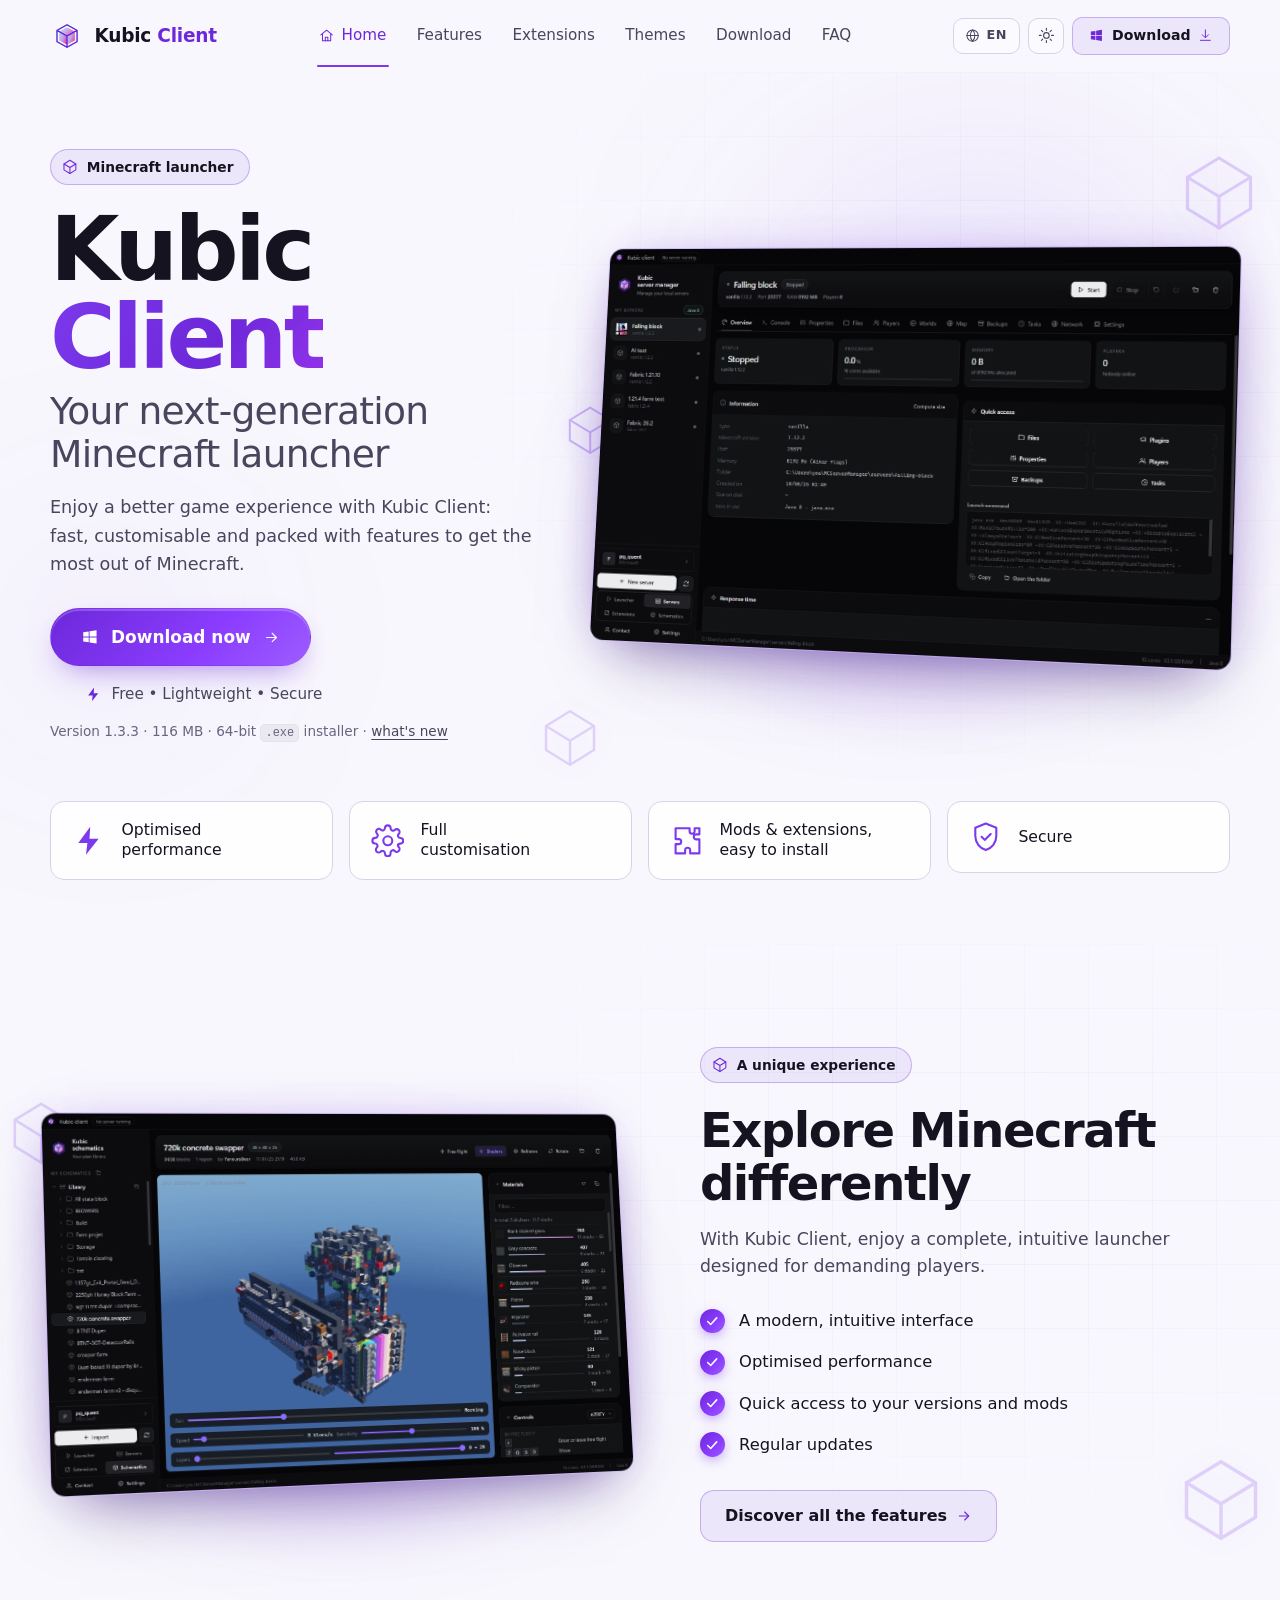
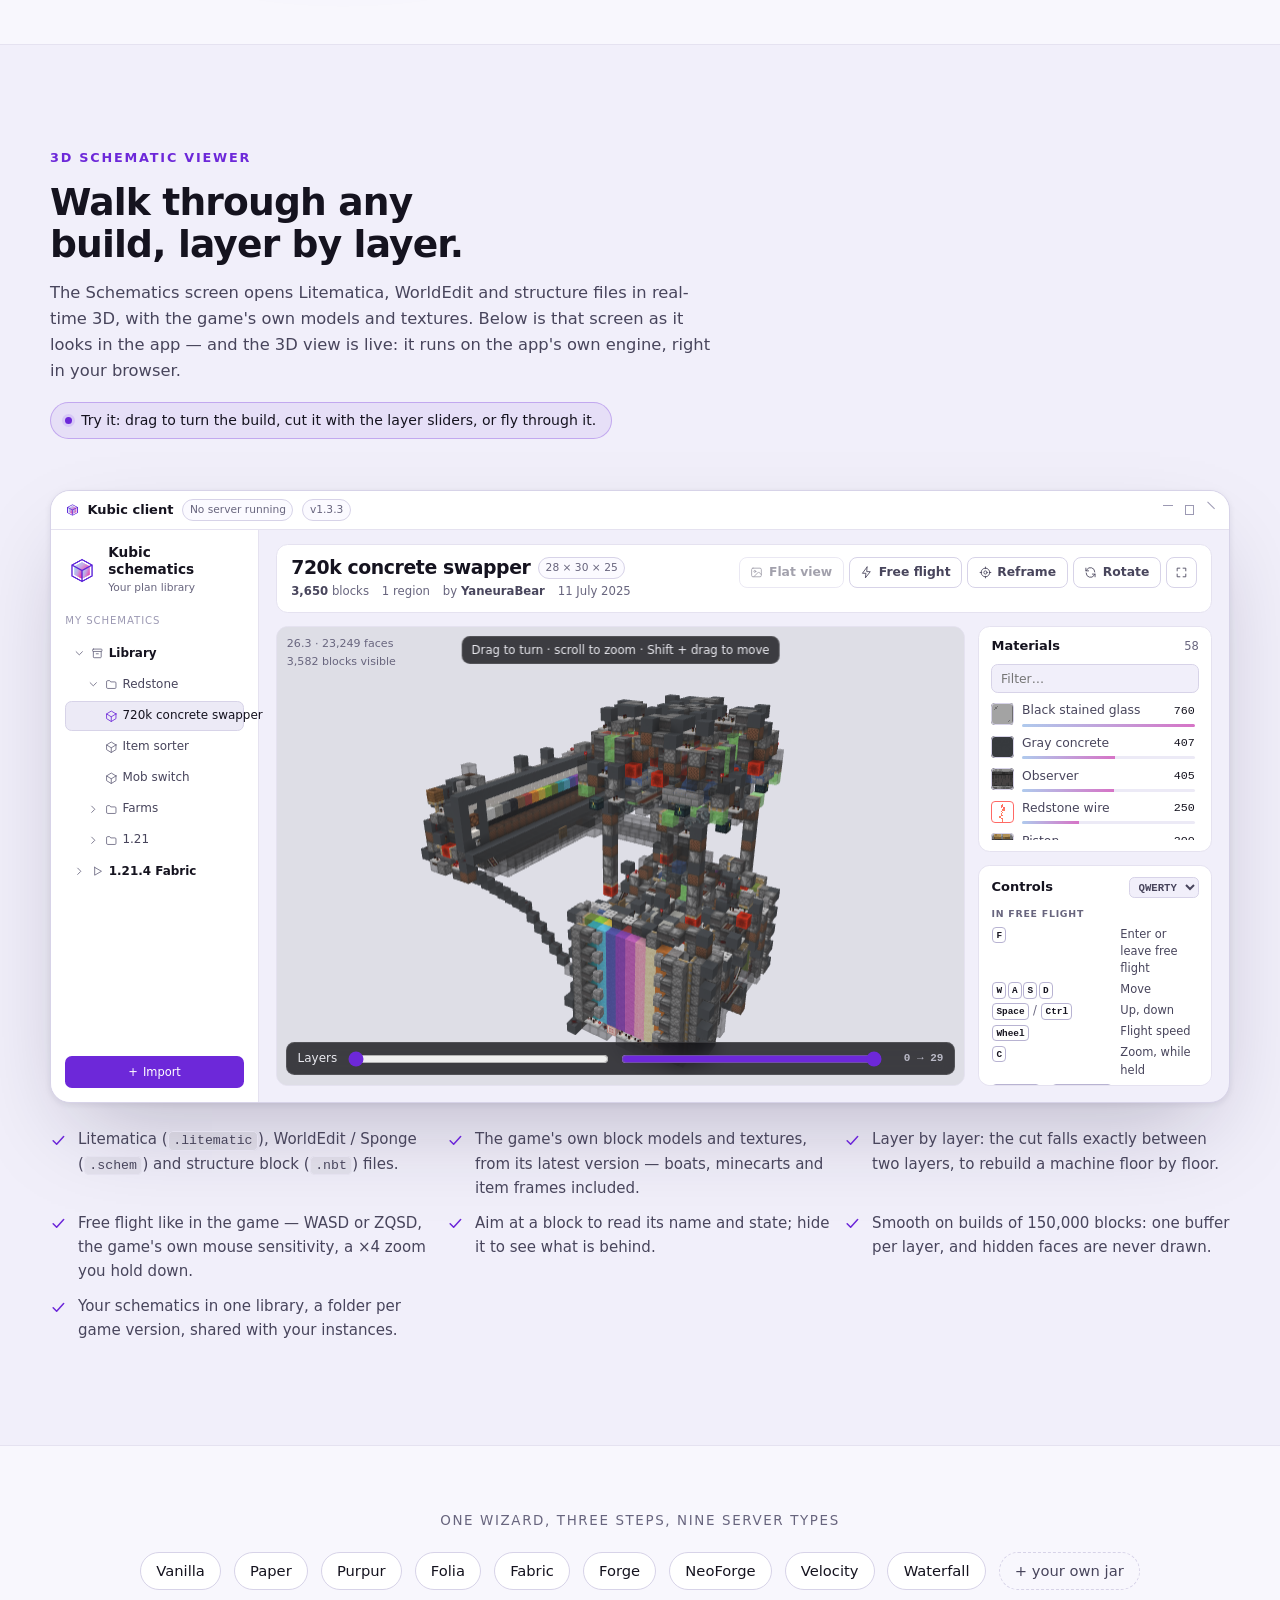
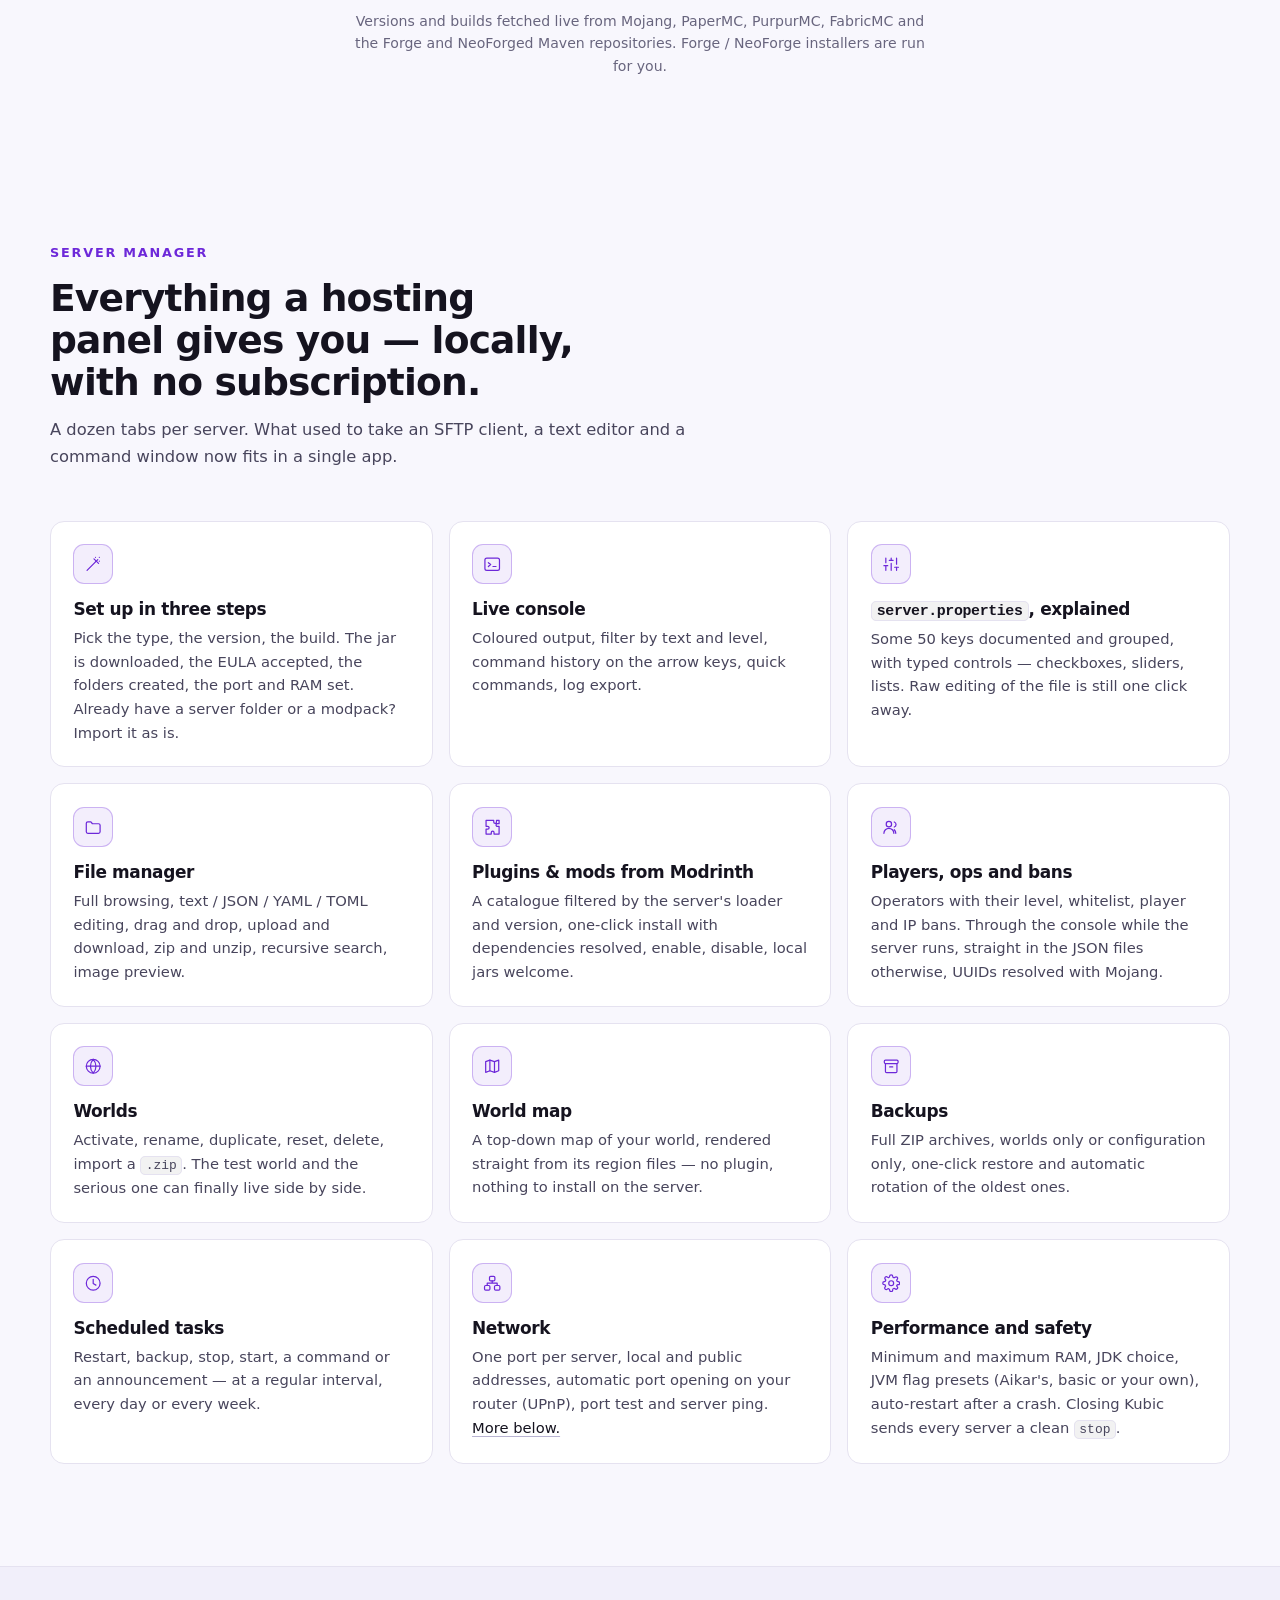
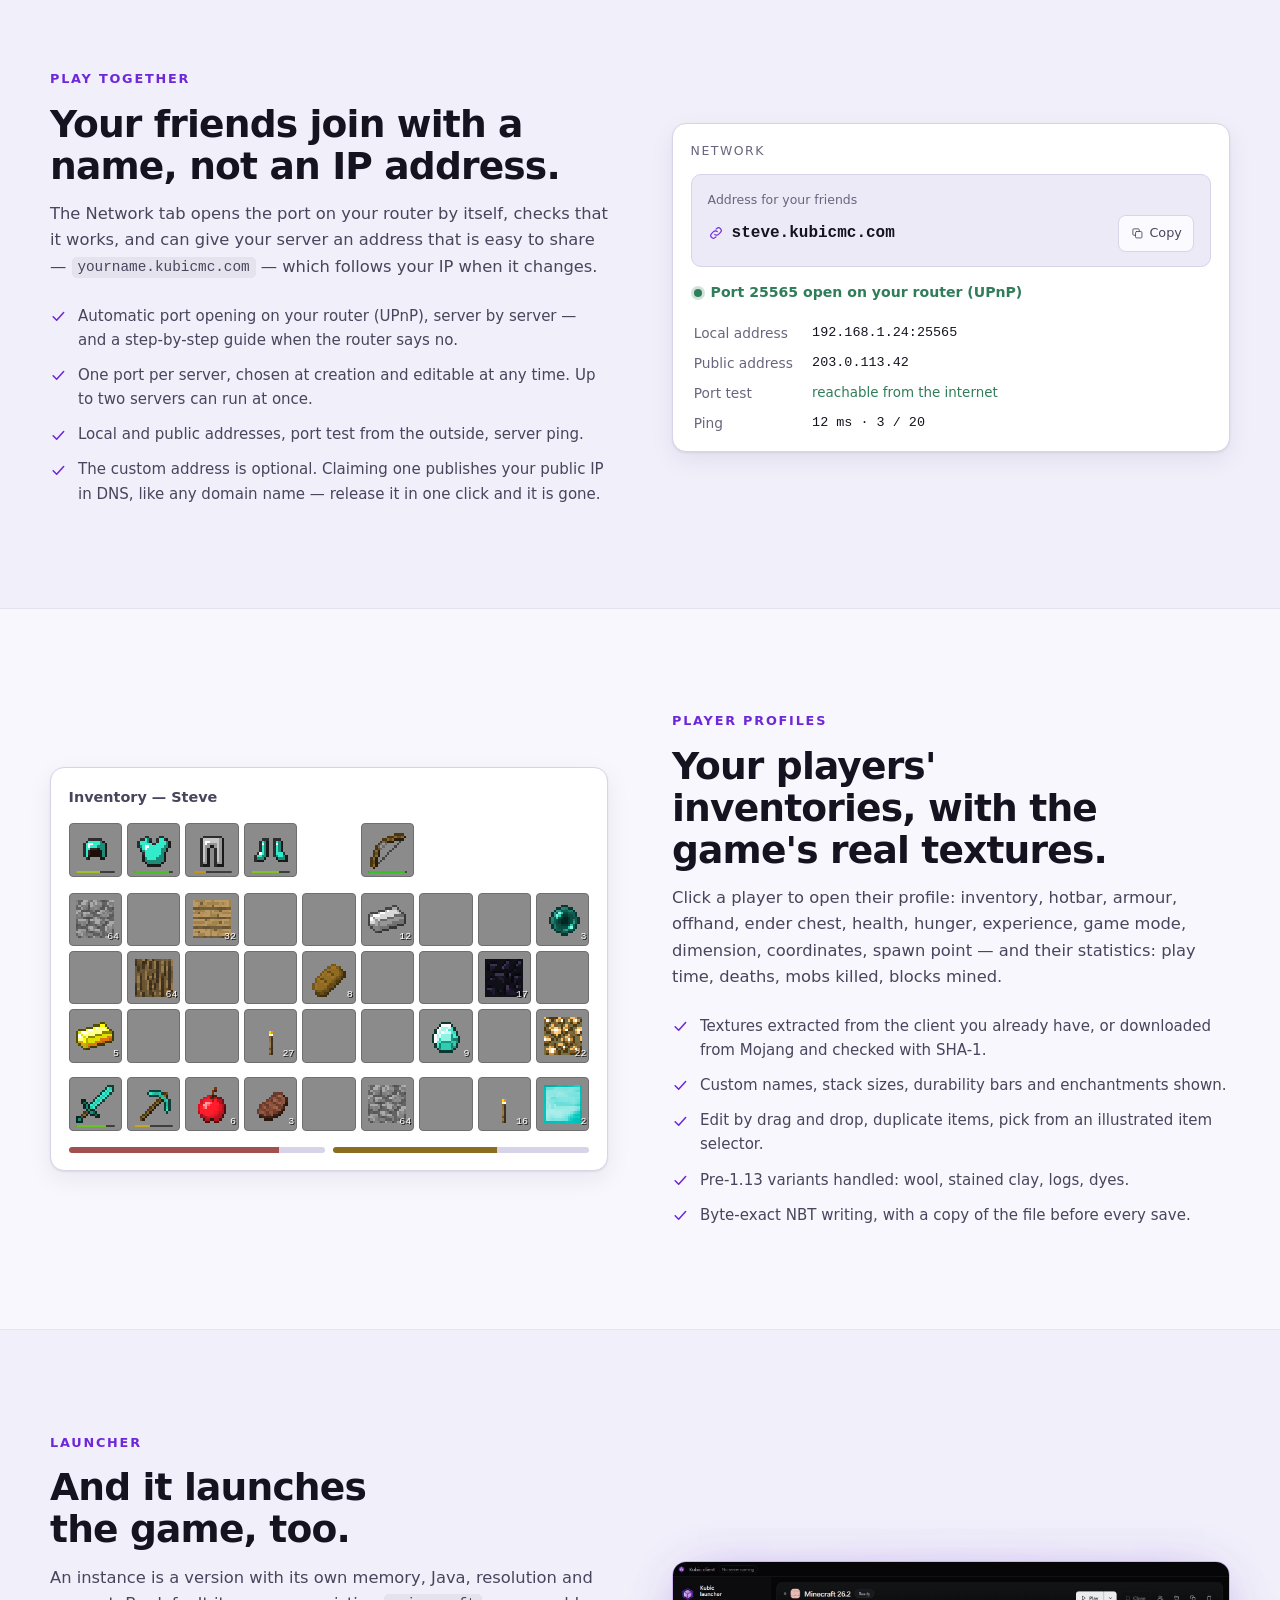
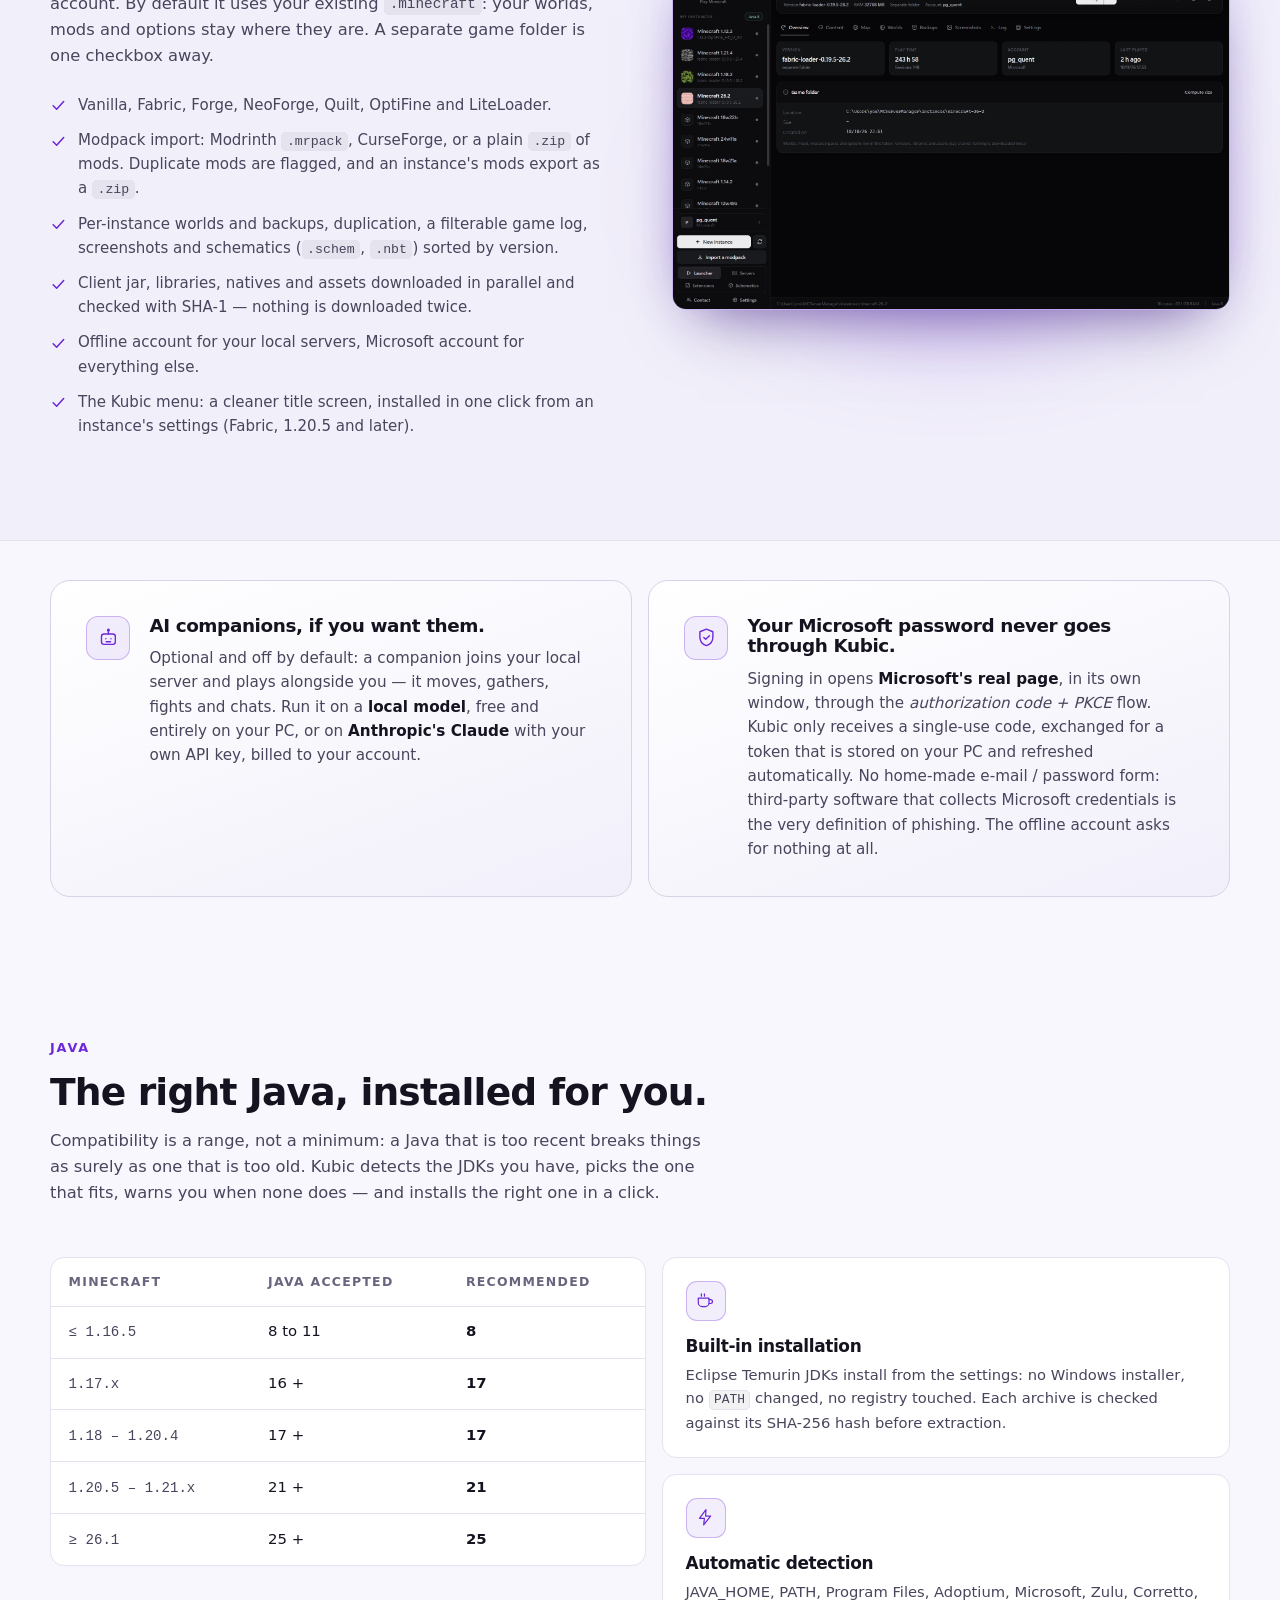
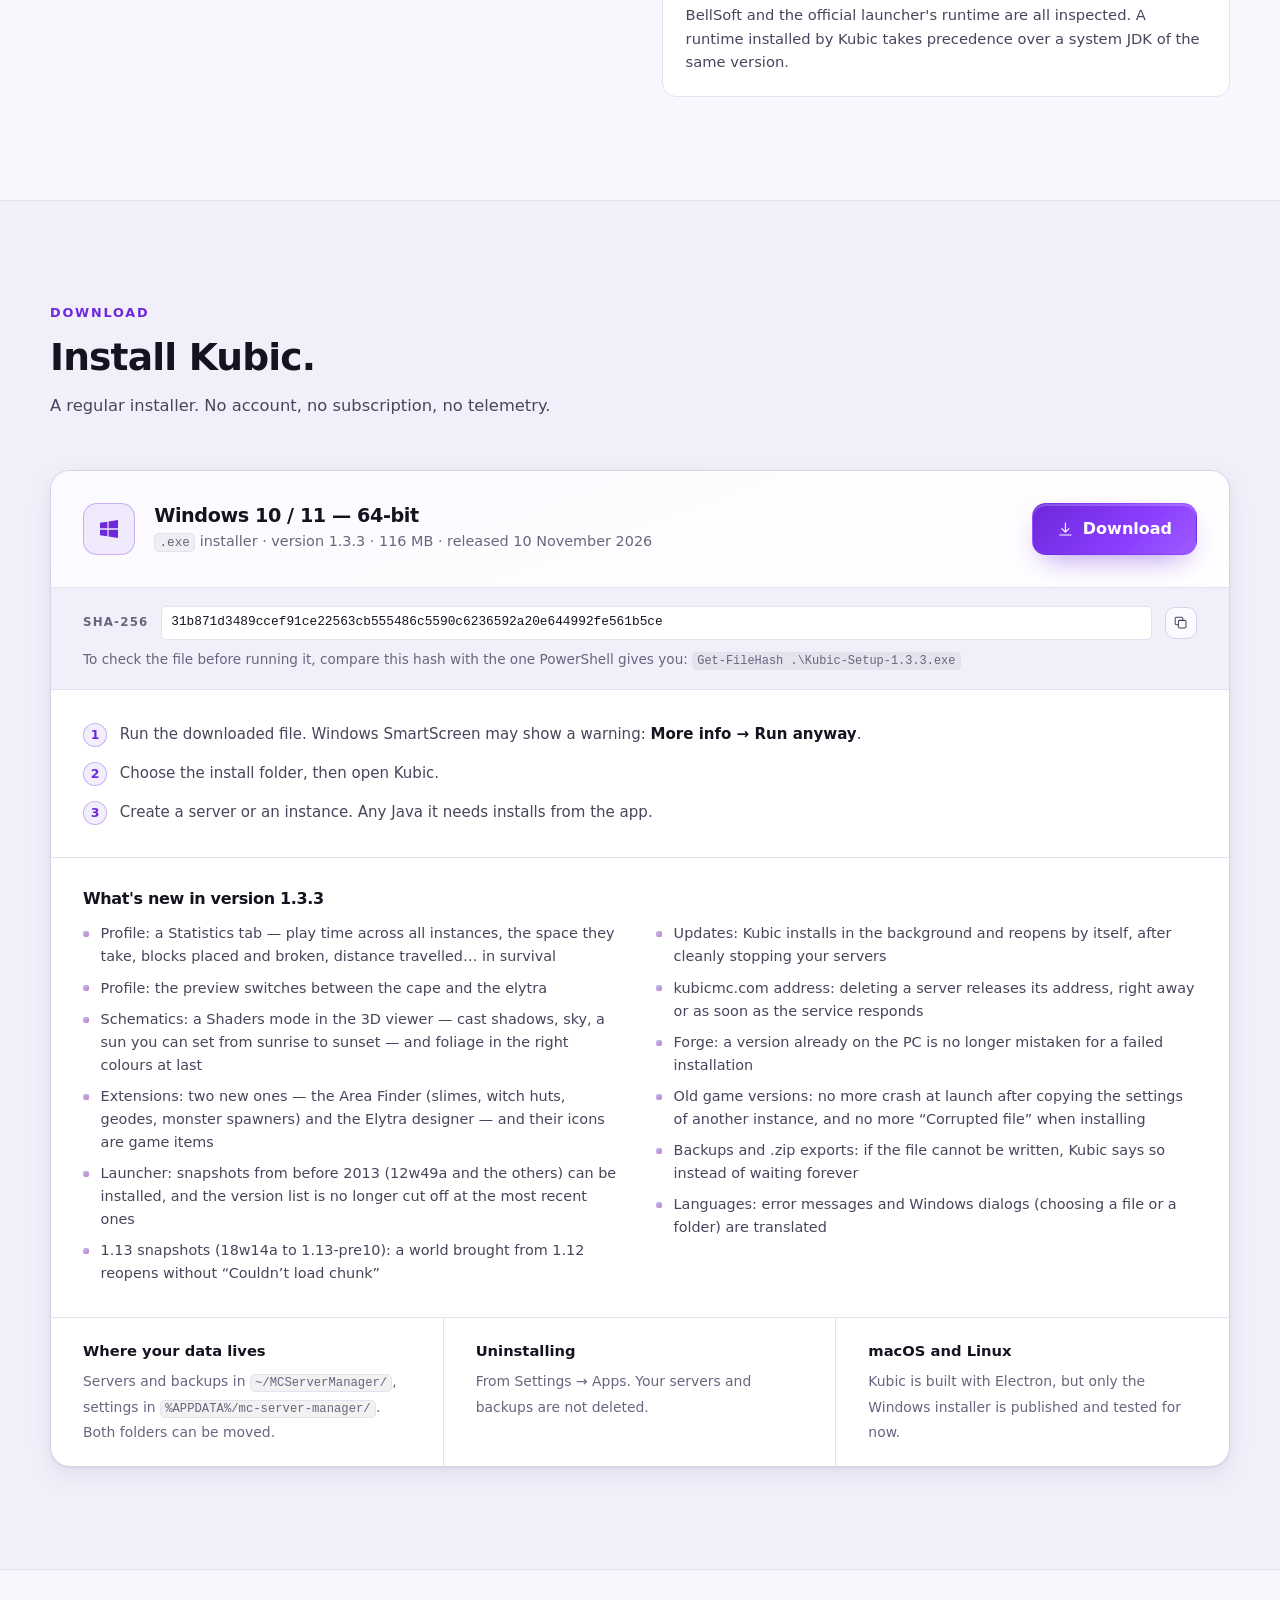
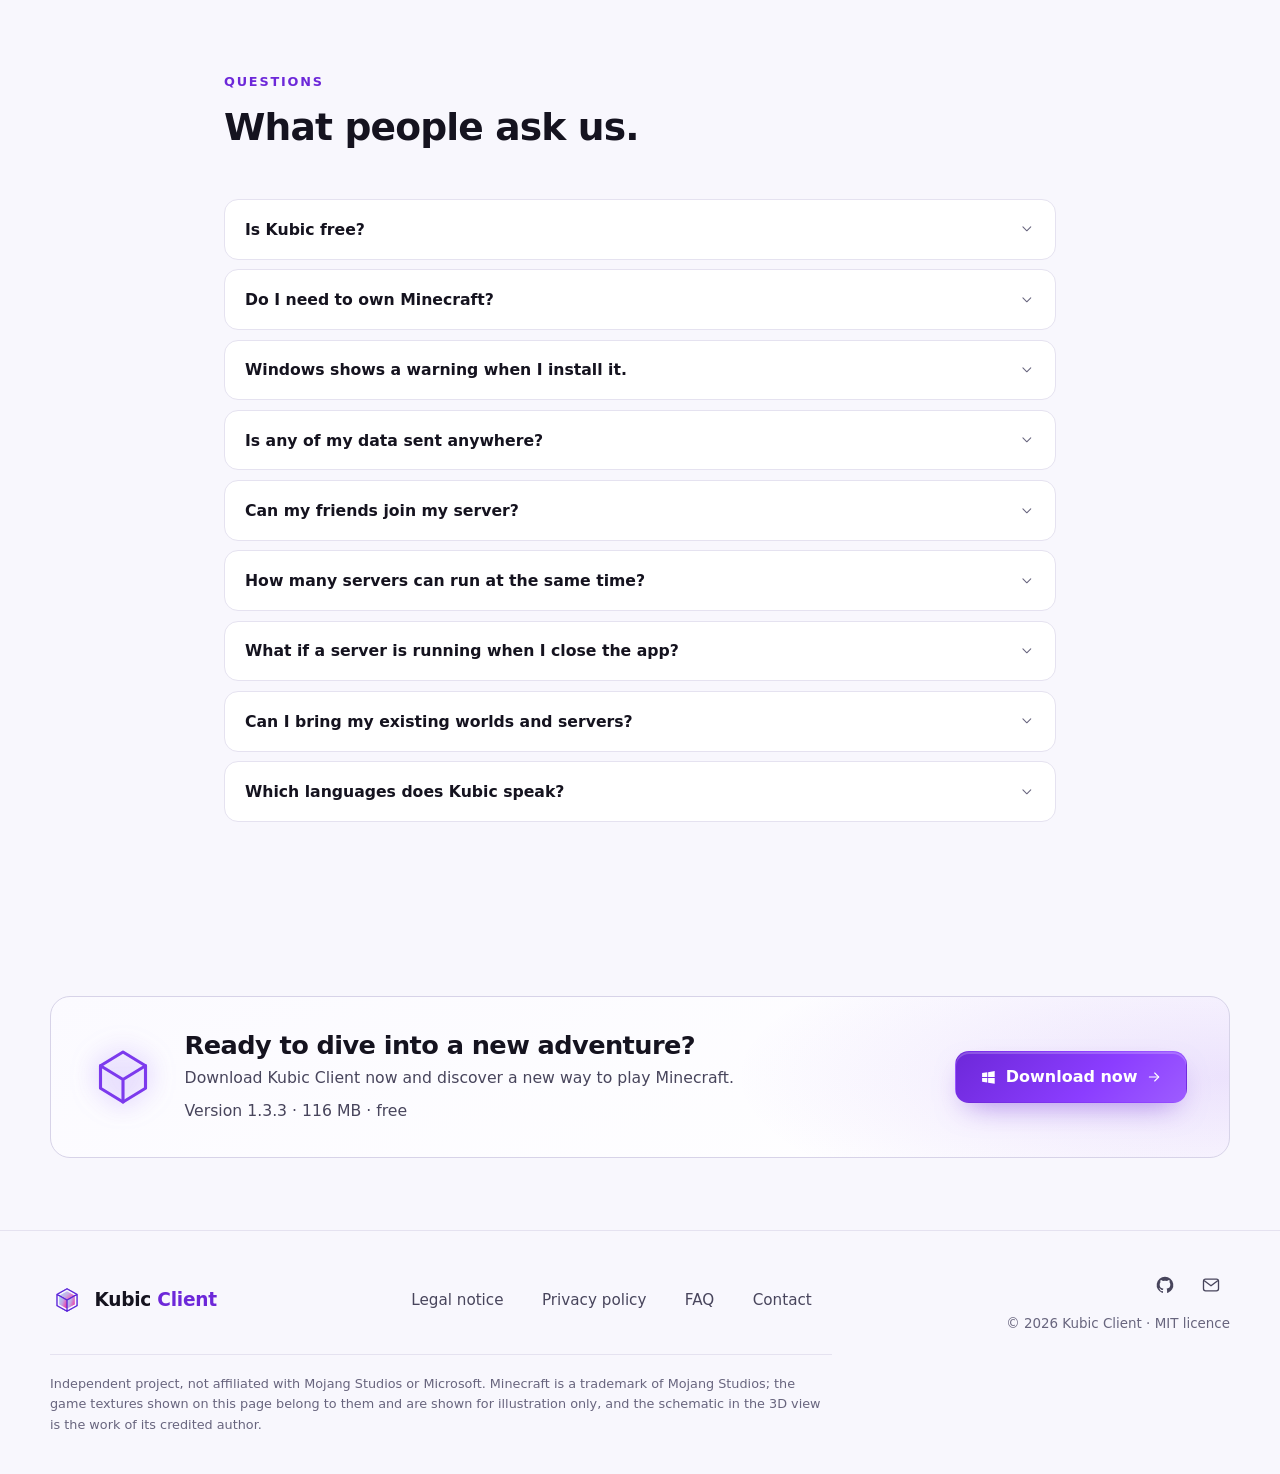
==== commit 696700b1: "Add files via upload" ====
--- a/index.html
+++ b/index.html
@@ -228,7 +228,7 @@
       <li data-reveal><a class="feat" href="#servers"><svg class="plein" aria-hidden="true"><use href="#i-bolt"/></svg> <span data-i18n="feat.1">Optimised<br>performance</span></a></li>
       <li data-reveal><a class="feat" href="themes.html"><svg aria-hidden="true"><use href="#i-gear"/></svg> <span data-i18n="feat.2">Full<br>customisation</span></a></li>
       <li data-reveal><a class="feat" href="extensions.html"><svg aria-hidden="true"><use href="#i-puzzle"/></svg> <span data-i18n="feat.3">Mods &amp; extensions,<br>easy to install</span></a></li>
-      <li data-reveal><a class="feat" href="#security"><svg aria-hidden="true"><use href="#i-shield"/></svg> <span data-i18n="feat.4">100% secure</span></a></li>
+      <li data-reveal><a class="feat" href="#security"><svg aria-hidden="true"><use href="#i-shield"/></svg> <span data-i18n="feat.4">Secure</span></a></li>
     </ul>
   </div>
 </section>
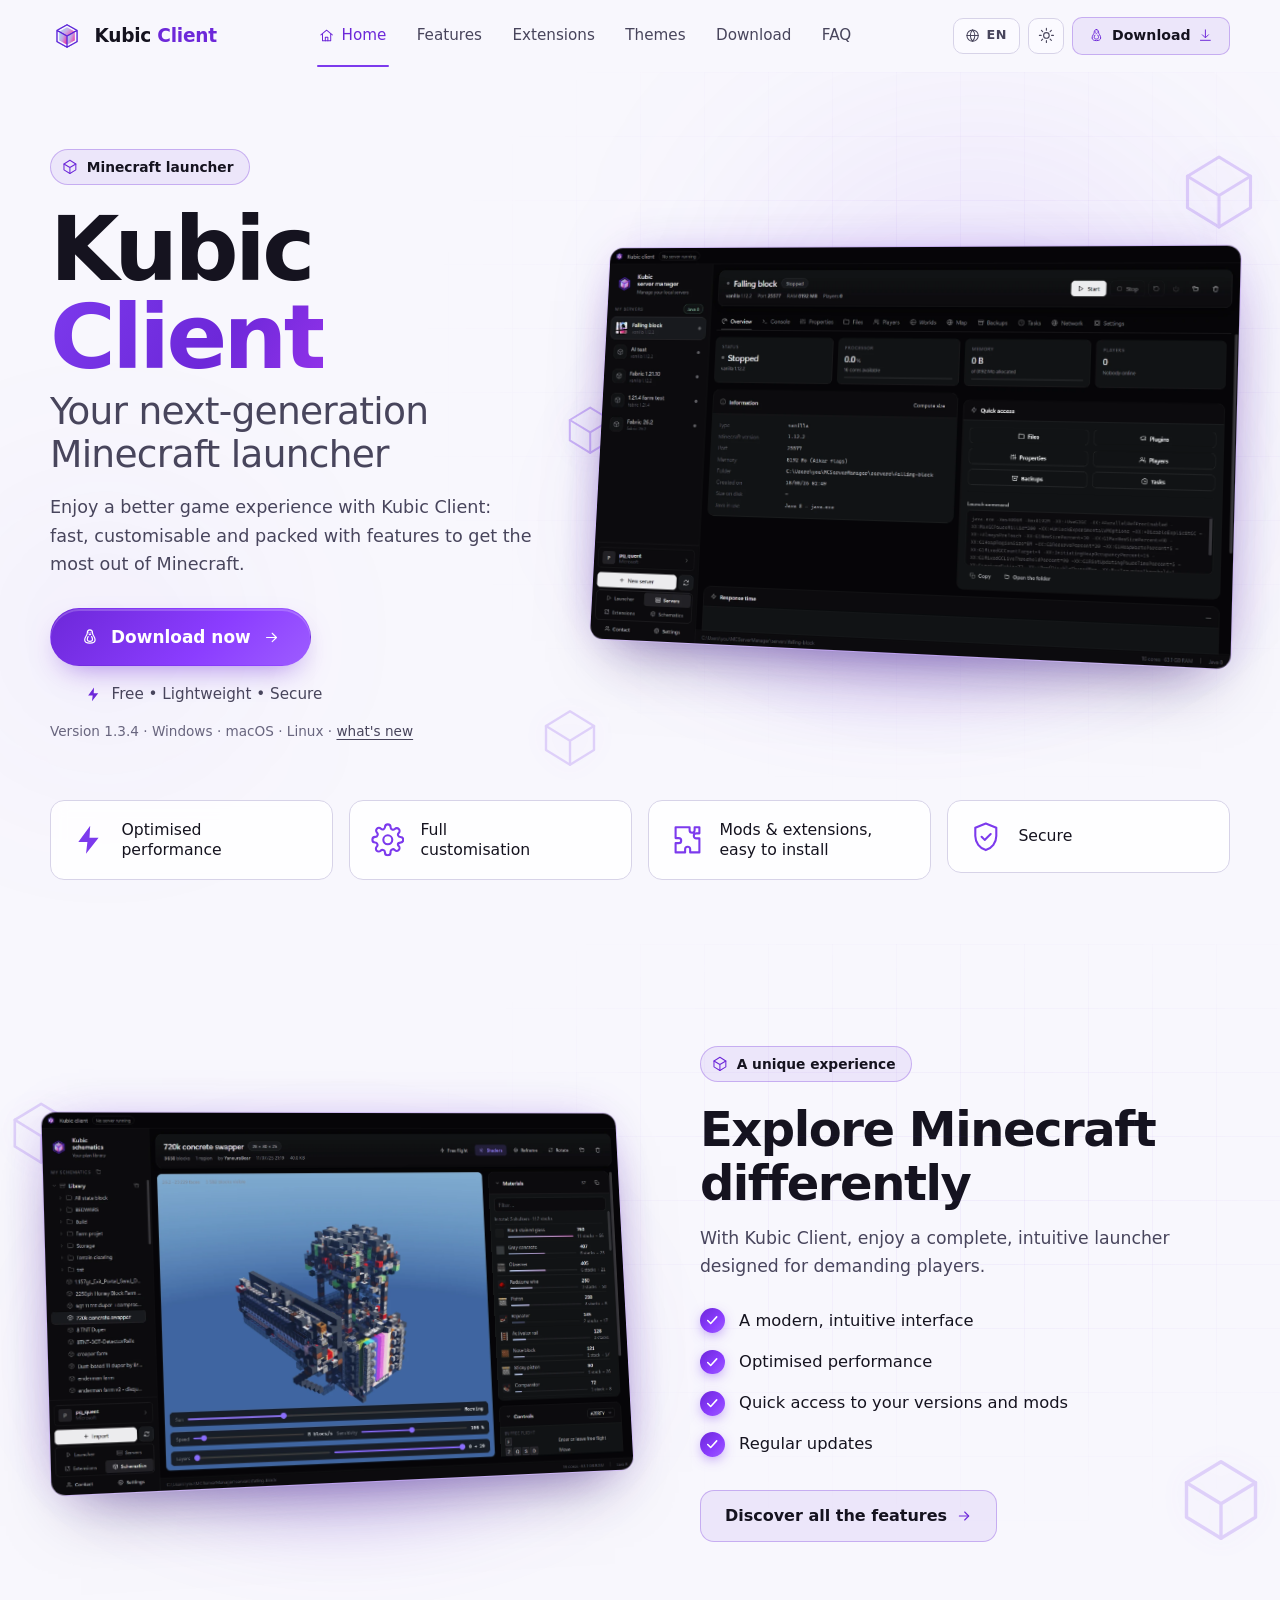
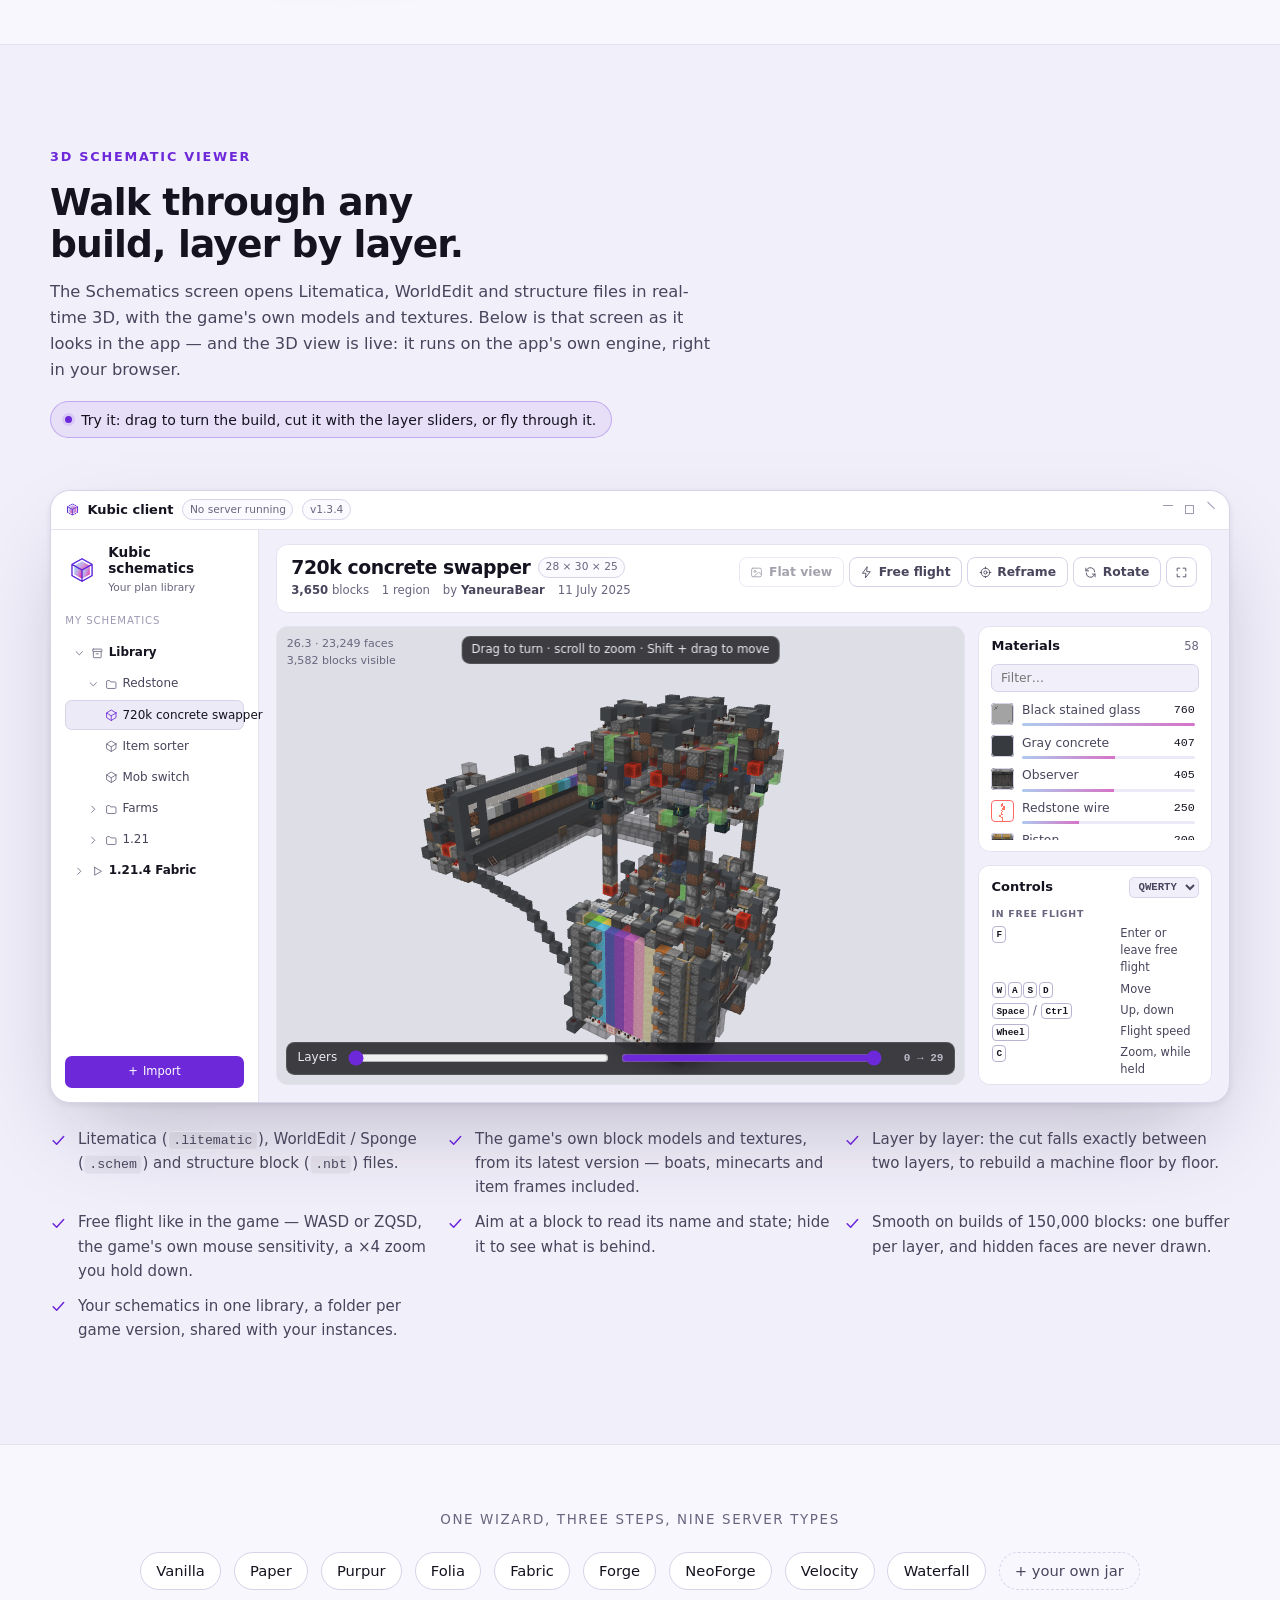
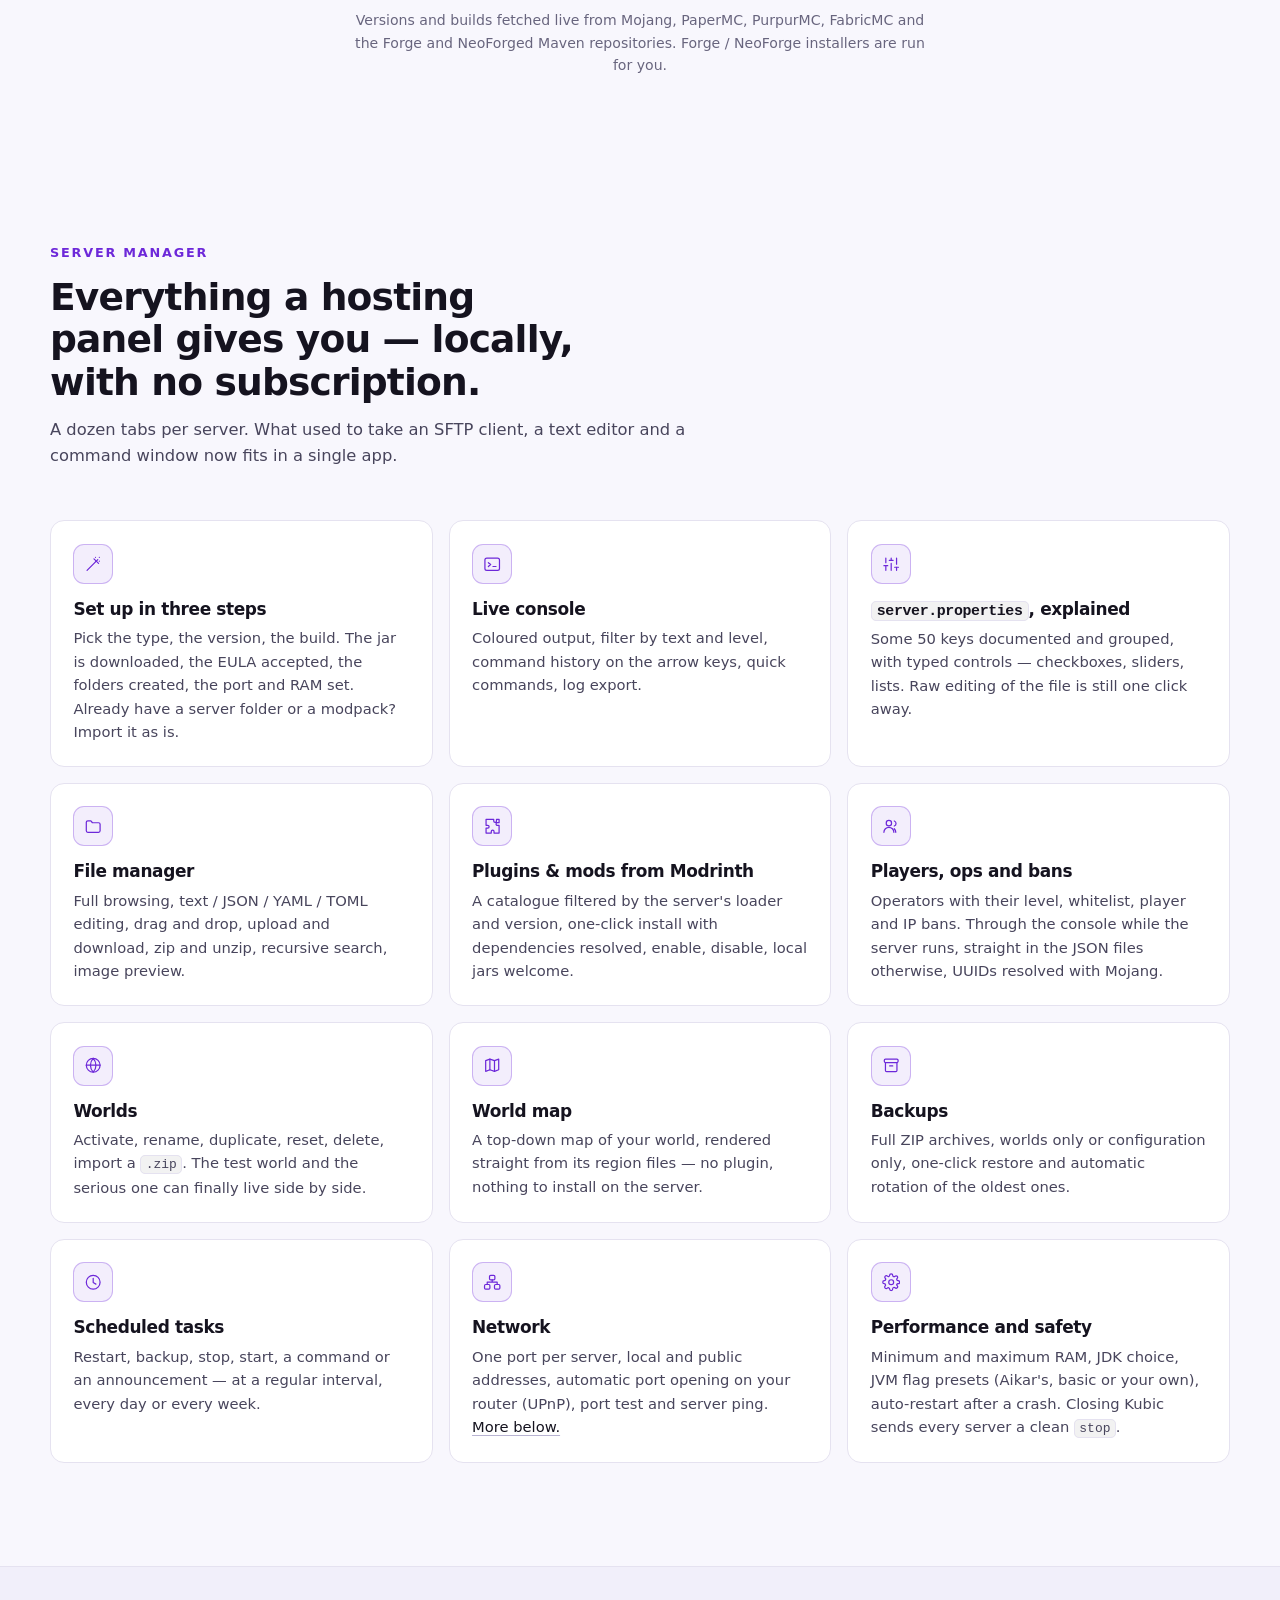
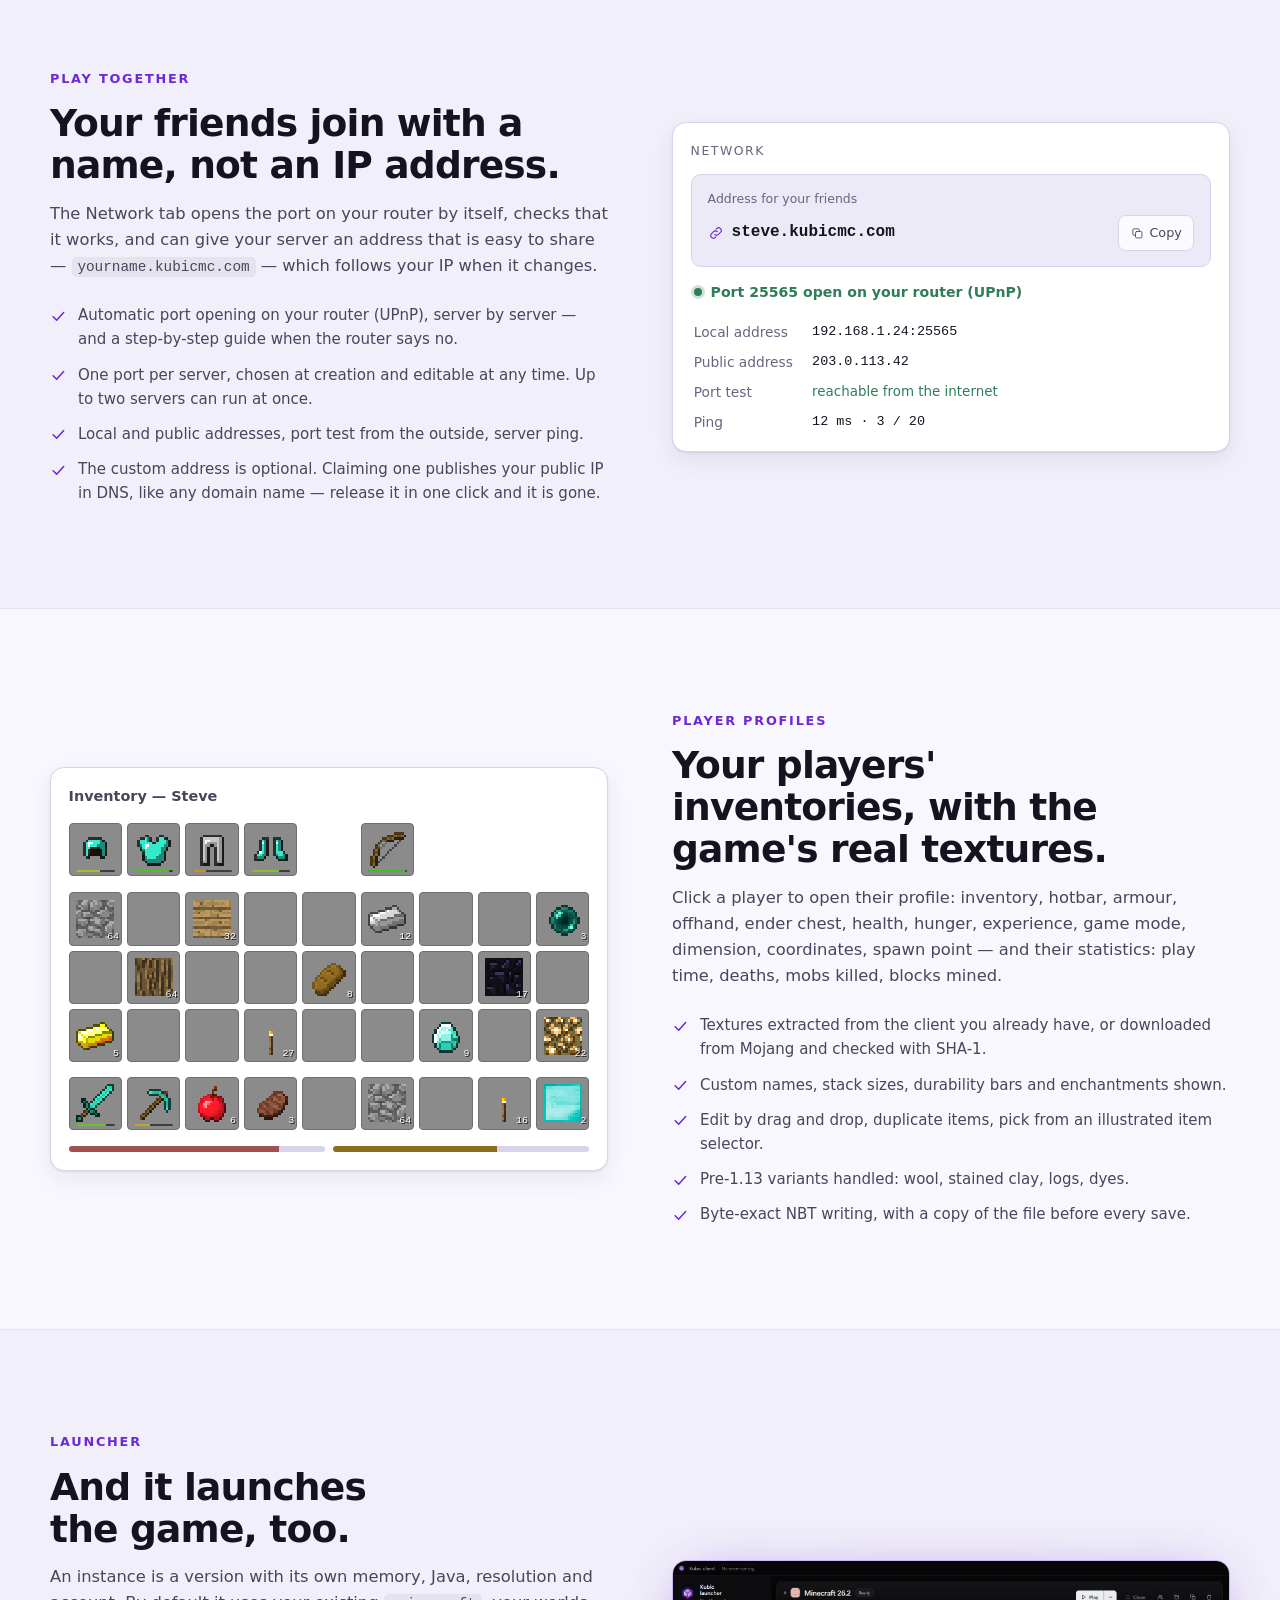
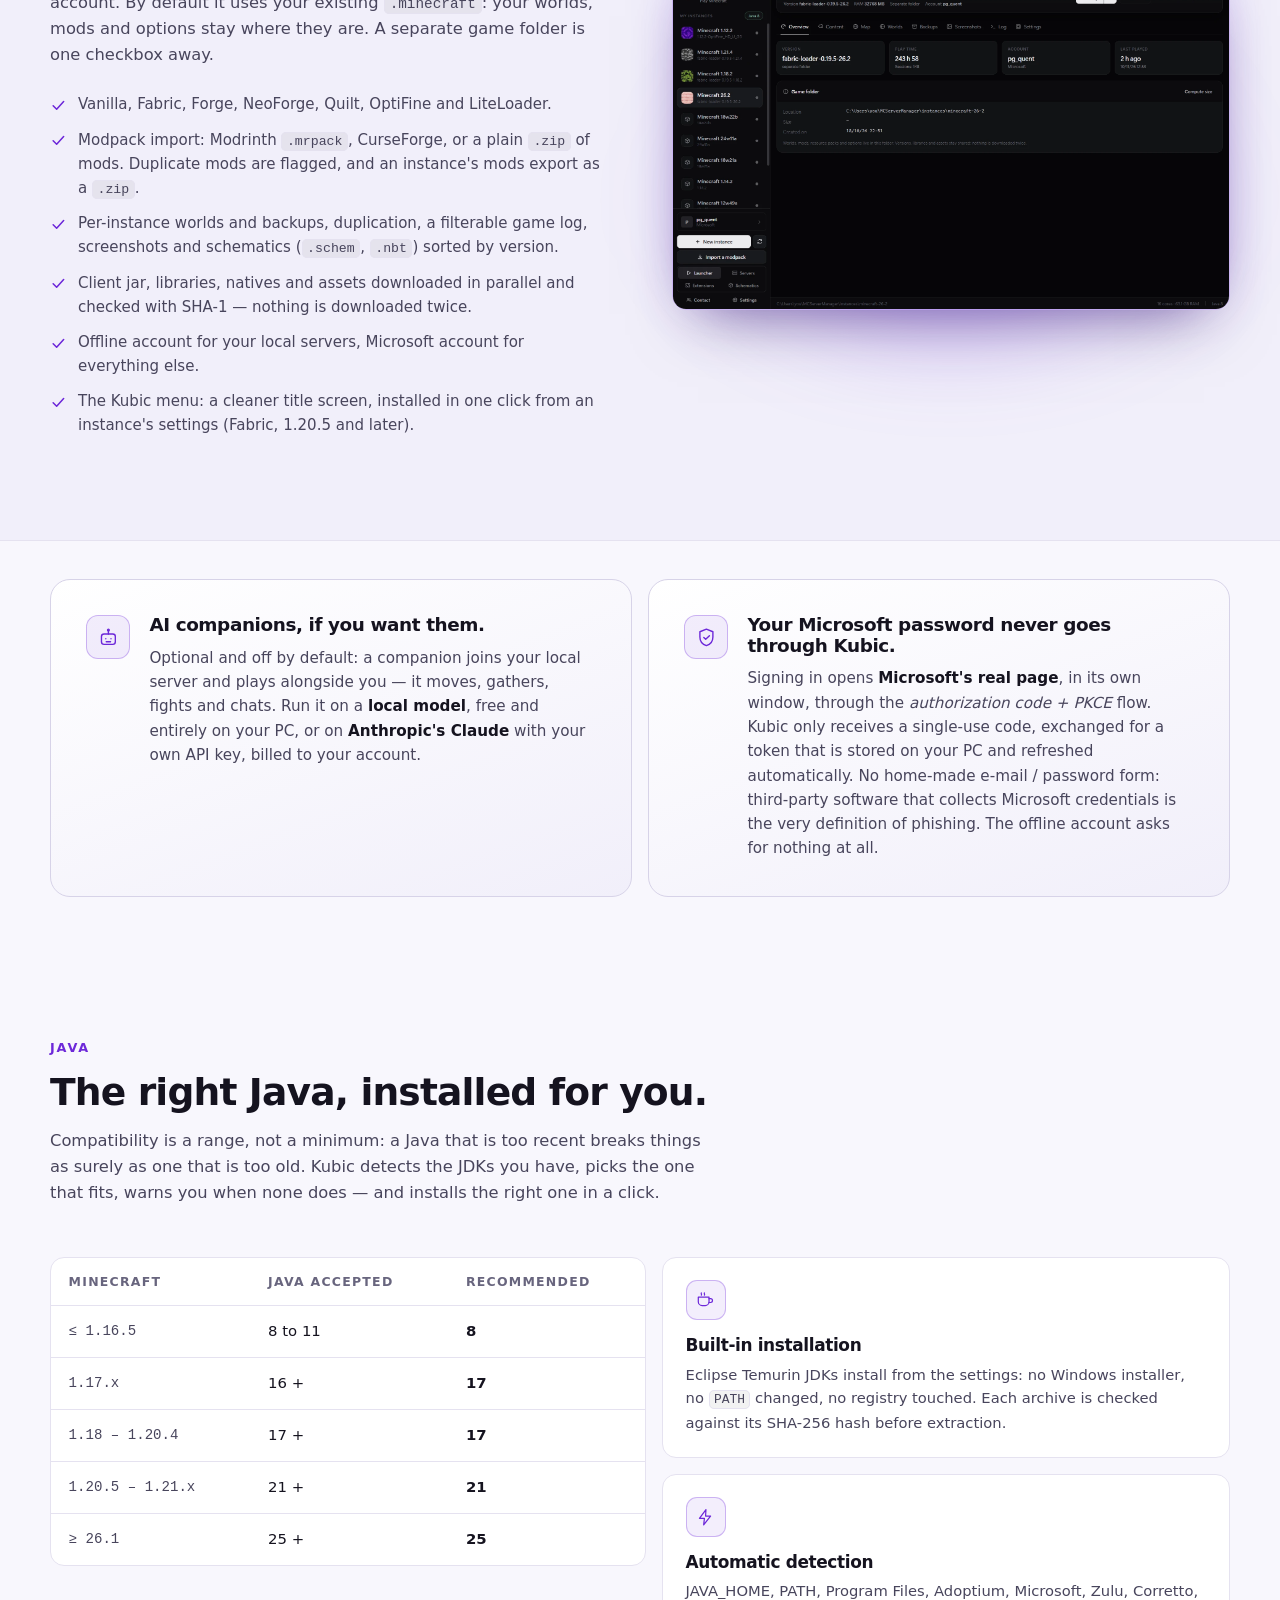
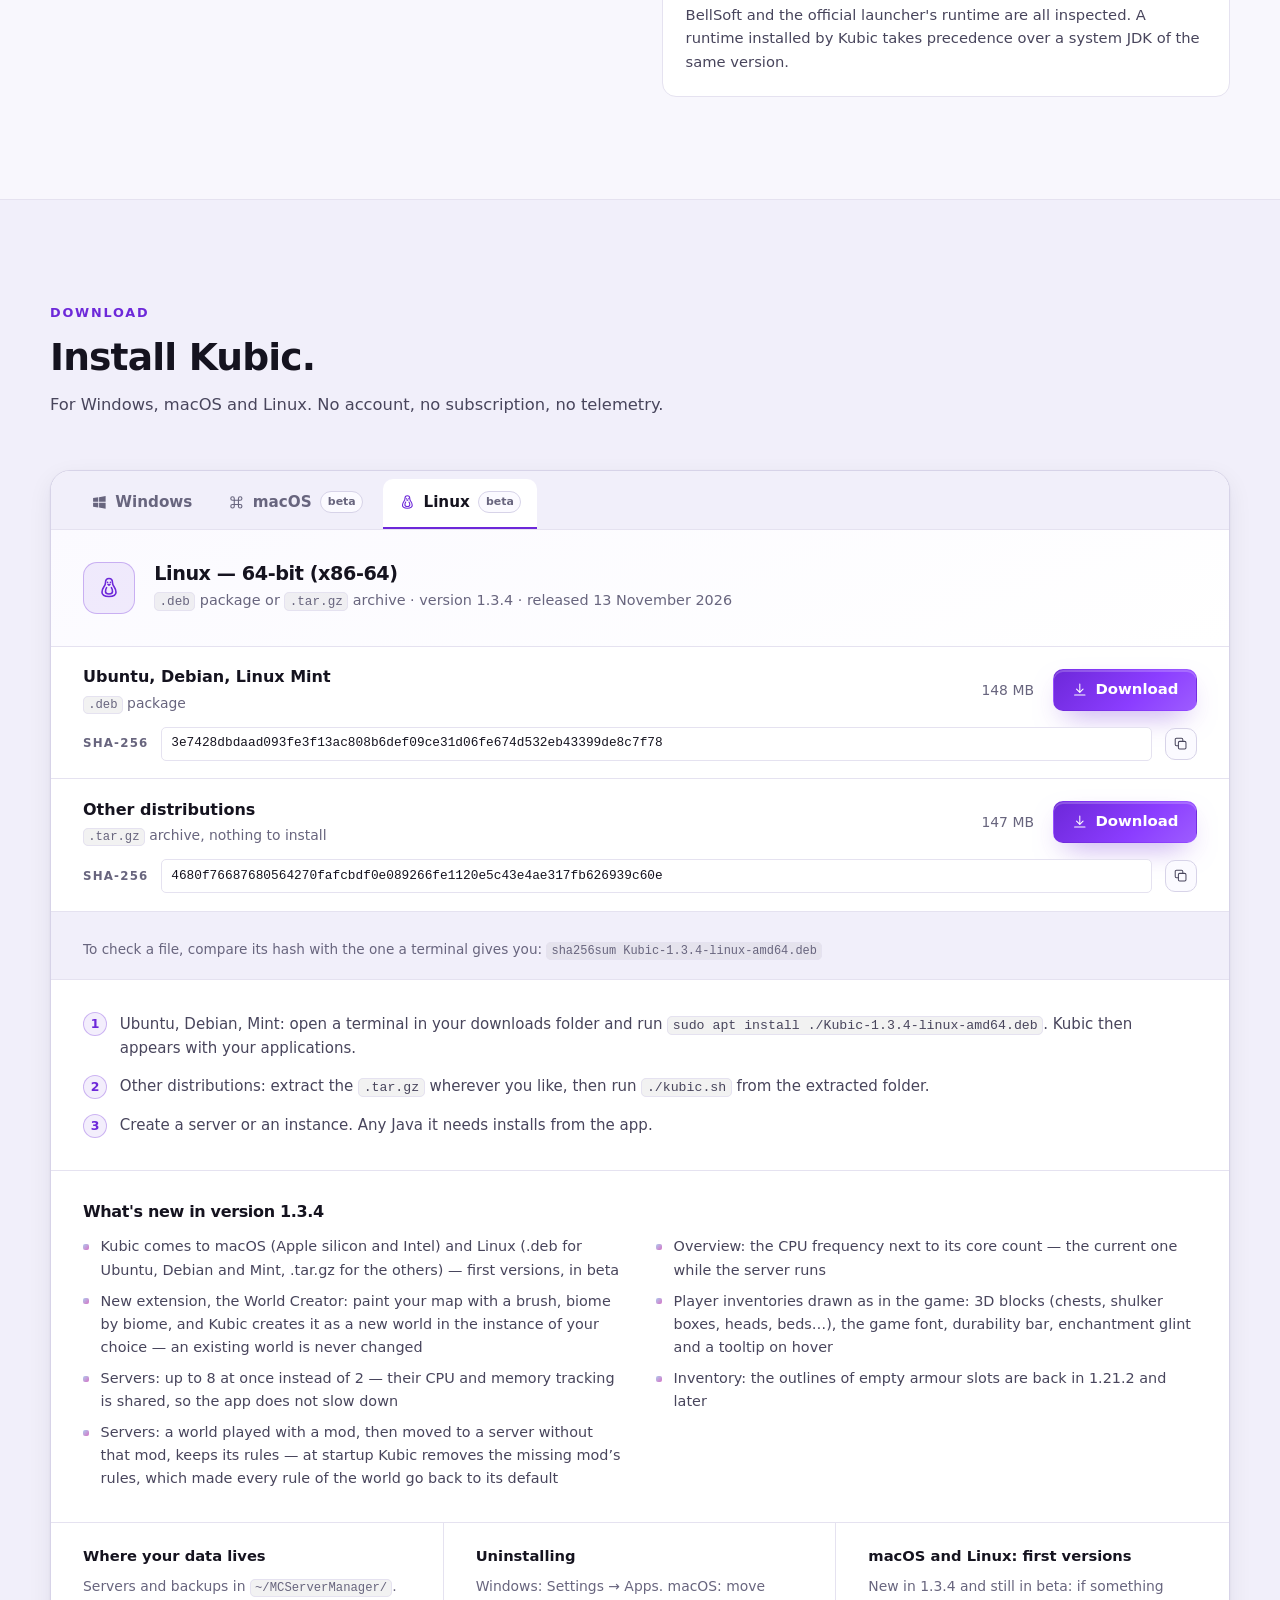
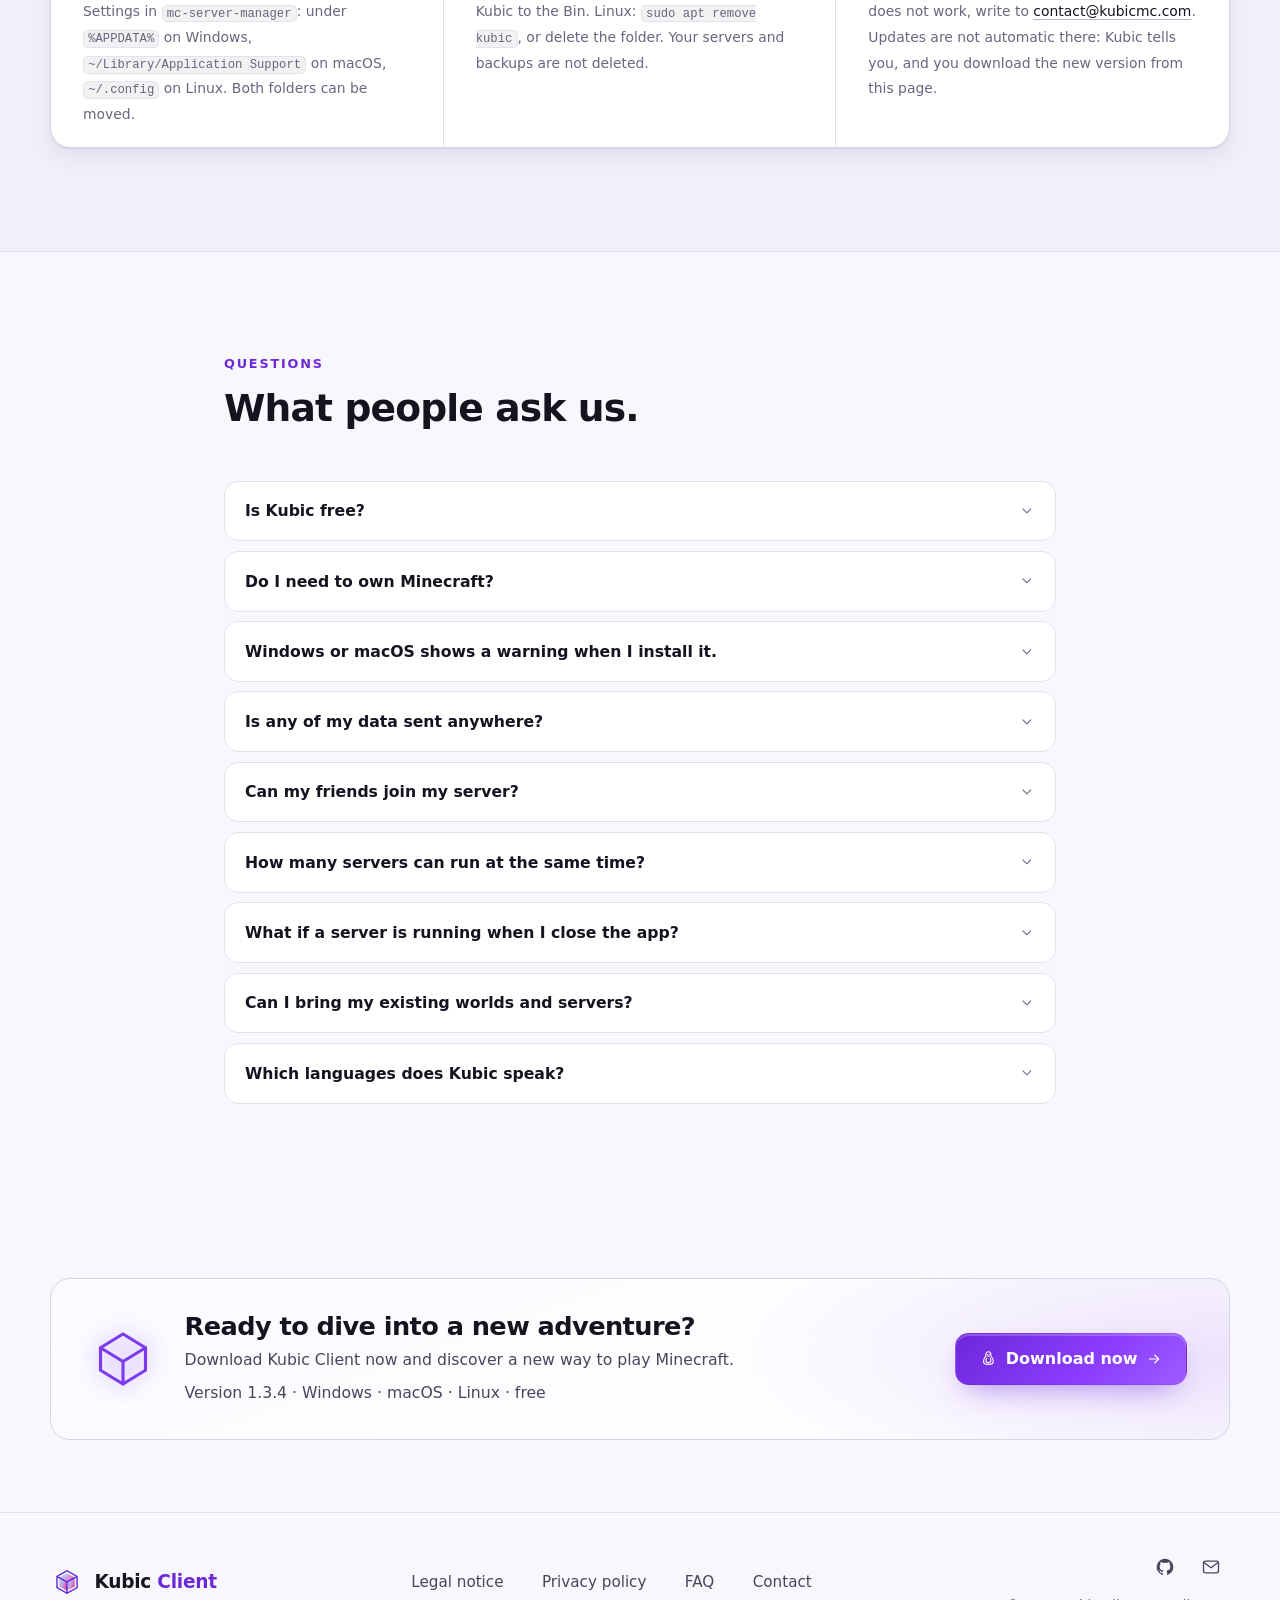
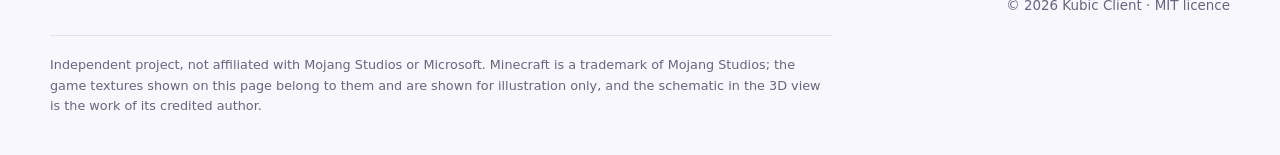
==== commit 1f950033: "Add files via upload" ====
--- a/index.html
+++ b/index.html
@@ -4,7 +4,7 @@
 <meta charset="utf-8">
 <meta name="viewport" content="width=device-width, initial-scale=1">
 <title data-i18n="meta.title">Kubic Client — Minecraft launcher and server manager</title>
-<meta name="description" data-i18n-attr="content:meta.description" content="Kubic Client launches Minecraft and runs your local servers — Vanilla, Paper, Purpur, Folia, Fabric, Forge, NeoForge, Velocity, Waterfall. Console, plugins and mods, backups, world map, player inventories, a 3D schematic viewer, Java included. Free for Windows.">
+<meta name="description" data-i18n-attr="content:meta.description" content="Kubic Client launches Minecraft and runs your local servers — Vanilla, Paper, Purpur, Folia, Fabric, Forge, NeoForge, Velocity, Waterfall. Console, plugins and mods, backups, world map, player inventories, a 3D schematic viewer, Java included. Free for Windows, macOS and Linux.">
 <!-- Adresse publique du site : à changer ici (4 lignes) s'il n'est pas servi depuis kubicmc.com. -->
 <link rel="canonical" href="https://kubicmc.com/">
 <meta property="og:url" content="https://kubicmc.com/">
@@ -13,7 +13,7 @@
 <meta property="og:type" content="website">
 <meta property="og:site_name" content="Kubic Client">
 <meta property="og:title" content="Kubic Client — Minecraft launcher and server manager">
-<meta property="og:description" content="Kubic Client: create, run and manage your Minecraft servers, launch the game and explore your schematics in 3D, from a single app. Free, for Windows.">
+<meta property="og:description" content="Kubic Client: create, run and manage your Minecraft servers, launch the game and explore your schematics in 3D, from a single app. Free, for Windows, macOS and Linux.">
 <meta property="og:image:width" content="1200">
 <meta property="og:image:height" content="630">
 <meta property="og:image:alt" content="Kubic Client — Minecraft launcher and server manager">
@@ -60,10 +60,10 @@
       "@type": "SoftwareApplication",
       "name": "Kubic Client",
       "alternateName": "Kubic",
-      "description": "Free Minecraft launcher and server manager for Windows: create and run local servers (Vanilla, Paper, Purpur, Folia, Fabric, Forge, NeoForge, Velocity, Waterfall), launch the game with several accounts, explore world maps, seed maps and schematics in 3D.",
+      "description": "Free Minecraft launcher and server manager for Windows, macOS and Linux: create and run local servers (Vanilla, Paper, Purpur, Folia, Fabric, Forge, NeoForge, Velocity, Waterfall), launch the game with several accounts, explore world maps, seed maps and schematics in 3D.",
       "applicationCategory": "GameApplication",
       "applicationSubCategory": "Minecraft launcher",
-      "operatingSystem": "Windows 10, Windows 11",
+      "operatingSystem": "Windows 10, Windows 11, macOS 11 or later, Linux",
       "url": "https://kubicmc.com/",
       "downloadUrl": "https://github.com/MCquent/kubic/releases/latest",
       "image": "https://kubicmc.com/assets/img/og.png",
@@ -111,6 +111,8 @@
     <symbol id="i-sun" viewBox="0 0 24 24"><circle cx="12" cy="12" r="4"/><path d="M12 2v2.5M12 19.5V22M2 12h2.5M19.5 12H22M4.9 4.9l1.8 1.8M17.3 17.3l1.8 1.8M19.1 4.9l-1.8 1.8M6.7 17.3l-1.8 1.8"/></symbol>
     <symbol id="i-moon" viewBox="0 0 24 24"><path d="M20 14.5A8.5 8.5 0 0 1 9.5 4a8.5 8.5 0 1 0 10.5 10.5Z"/></symbol>
     <symbol id="i-windows" viewBox="0 0 24 24"><path d="M3 5.8 10.4 4.7v6.6H3V5.8Z" fill="currentColor" stroke="none"/><path d="M11.6 4.5 21 3v8.3h-9.4V4.5Z" fill="currentColor" stroke="none"/><path d="M3 12.7h7.4v6.6L3 18.2v-5.5Z" fill="currentColor" stroke="none"/><path d="M11.6 12.7H21V21l-9.4-1.5v-6.8Z" fill="currentColor" stroke="none"/></symbol>
+    <symbol id="i-macos" viewBox="0 0 24 24"><path d="M9 9V6.5A2.5 2.5 0 1 0 6.5 9H9Zm6 0V6.5A2.5 2.5 0 1 1 17.5 9H15Zm0 6h2.5a2.5 2.5 0 1 1-2.5 2.5V15Zm-6 0H6.5A2.5 2.5 0 1 0 9 17.5V15Z"/><path d="M9 9h6v6H9z"/></symbol>
+    <symbol id="i-linux" viewBox="0 0 24 24"><path d="M12 2.5c-2.2 0-3.5 1.8-3.5 4.2 0 1.6-.6 2.6-1.6 4.1C5.6 12.7 5 14.6 5 16.3c0 2.6 3 4.2 7 4.2s7-1.6 7-4.2c0-1.7-.6-3.6-1.9-5.5-1-1.5-1.6-2.5-1.6-4.1 0-2.4-1.3-4.2-3.5-4.2Z"/><path d="M9.6 11.6c-.8 1.2-1.1 2.6-1.1 3.9 0 1.6 1.5 2.5 3.5 2.5s3.5-.9 3.5-2.5c0-1.3-.3-2.7-1.1-3.9"/><path d="M10.6 6.4h.01M13.4 6.4h.01"/><path d="m11 8.4 1 .8 1-.8"/></symbol>
     <symbol id="i-menu" viewBox="0 0 24 24"><path d="M4 7h16M4 12h16M4 17h16"/></symbol>
     <symbol id="i-close" viewBox="0 0 24 24"><path d="m6 6 12 12M18 6 6 18"/></symbol>
     <symbol id="i-image" viewBox="0 0 24 24"><rect x="3" y="4" width="18" height="16" rx="2.5"/><circle cx="9" cy="10" r="1.8"/><path d="m21 16-5-5-9 9"/></symbol>
@@ -161,7 +163,7 @@
         <svg class="ico-sun"><use href="#i-sun"/></svg>
       </button>
       <a class="btn btn-outline btn-sm nav-dl" href="#download">
-        <svg><use href="#i-windows"/></svg> <span data-i18n="nav.download">Download</span> <svg class="dl-ico"><use href="#i-download"/></svg>
+        <svg data-os-icon><use href="#i-windows"/></svg> <span data-i18n="nav.download">Download</span> <svg class="dl-ico"><use href="#i-download"/></svg>
       </a>
       <button class="icon-btn nav-burger" id="nav-burger" type="button" aria-label="Menu" aria-expanded="false" aria-controls="nav-links">
         <svg class="ico-menu"><use href="#i-menu"/></svg>
@@ -198,7 +200,7 @@
 
       <div class="hero-cta" data-reveal>
         <a class="btn btn-primary btn-xl" href="#download">
-          <svg><use href="#i-windows"/></svg>
+          <svg data-os-icon><use href="#i-windows"/></svg>
           <span data-i18n="hero.cta2">Download now</span>
           <svg class="arrow"><use href="#i-arrow"/></svg>
         </a>
@@ -207,9 +209,8 @@
       <p class="hero-points" data-reveal><svg aria-hidden="true"><use href="#i-bolt"/></svg> <span data-i18n="hero.points">Free • Lightweight • Secure</span></p>
 
       <p class="hero-meta" data-reveal>
-        <span data-i18n="w.version">Version</span> <span data-dl-version>1.3.3</span> ·
-        <span data-dl-size>116 MB</span> ·
-        <span data-i18n="hero.installer">64-bit <code>.exe</code> installer</span> ·
+        <span data-i18n="w.version">Version</span> <span data-dl-version>1.3.4</span> ·
+        <span data-i18n="hero.installer">Windows · macOS · Linux</span> ·
         <a href="#download" data-whats-new-link data-i18n="hero.whatsnew">what's new</a>
       </p>
     </div>
@@ -283,7 +284,7 @@
       <div class="app-tb">
         <span class="tb-brand"><img src="assets/img/icon.png" alt=""> Kubic client</span>
         <span class="chip" data-i18n="app.norun">No server running</span>
-        <span class="chip">v<span data-dl-version>1.3.3</span></span>
+        <span class="chip">v<span data-dl-version>1.3.4</span></span>
         <span class="tb-win"><i></i><i></i><i></i></span>
       </div>
 
@@ -705,54 +706,194 @@
     <header class="sec-head" data-reveal>
       <p class="kicker" data-i18n="dl.kicker">Download</p>
       <h2 data-i18n="dl.title">Install Kubic.</h2>
-      <p class="sec-lead" data-i18n="dl.lead">A regular installer. No account, no subscription, no telemetry.</p>
+      <p class="sec-lead" data-i18n="dl.lead">For Windows, macOS and Linux. No account, no subscription, no telemetry.</p>
     </header>
 
     <div class="dl" data-reveal>
-      <div class="dl-main">
-        <div class="dl-os"><svg><use href="#i-windows"/></svg></div>
-        <div class="dl-txt">
-          <h3 data-i18n="dl.os">Windows 10 / 11 — 64-bit</h3>
-          <p>
-            <span data-i18n="dl.installer"><code>.exe</code> installer</span> · <span data-i18n="w.version.lc">version</span> <span data-dl-version>1.3.3</span> ·
-            <span data-dl-size>116 MB</span> · <span data-i18n="dl.released">released</span> <span data-dl-date>10 November 2026</span>
-          </p>
+      <!-- Onglets par système : main.js les montre et ouvre celui du visiteur. Sans JavaScript, les trois blocs restent visibles l'un sous l'autre. -->
+      <div class="dl-tabs" role="tablist" aria-label="Operating system" data-i18n-attr="aria-label:dl.tabs" hidden>
+        <button class="dl-tab" type="button" role="tab" id="dl-tab-win" aria-controls="dl-win" aria-selected="true" data-os-tab="win">
+          <svg><use href="#i-windows"/></svg> Windows
+        </button>
+        <button class="dl-tab" type="button" role="tab" id="dl-tab-mac" aria-controls="dl-mac" aria-selected="false" tabindex="-1" data-os-tab="mac">
+          <svg><use href="#i-macos"/></svg> macOS <span class="chip chip-xs" data-i18n="dl.beta">beta</span>
+        </button>
+        <button class="dl-tab" type="button" role="tab" id="dl-tab-linux" aria-controls="dl-linux" aria-selected="false" tabindex="-1" data-os-tab="linux">
+          <svg><use href="#i-linux"/></svg> Linux <span class="chip chip-xs" data-i18n="dl.beta">beta</span>
+        </button>
+      </div>
+
+      <!-- Windows -->
+      <div class="dl-panel" id="dl-win" role="tabpanel" aria-labelledby="dl-tab-win" data-os-panel="win">
+        <div class="dl-main">
+          <div class="dl-os"><svg><use href="#i-windows"/></svg></div>
+          <div class="dl-txt">
+            <h3 data-i18n="dl.os">Windows 10 / 11 — 64-bit</h3>
+            <p>
+              <span data-i18n="dl.installer"><code>.exe</code> installer</span> · <span data-i18n="w.version.lc">version</span> <span data-dl-version>1.3.4</span> ·
+              <span data-dl-size>116 MB</span> · <span data-i18n="dl.released">released</span> <span data-dl-date>13 November 2026</span>
+            </p>
+          </div>
+          <a class="btn btn-primary btn-lg" href="https://github.com/MCquent/kubic/releases/download/v1.3.4/Kubic-Setup-1.3.4.exe" download data-dl-file>
+            <svg><use href="#i-download"/></svg> <span data-i18n="dl.button">Download</span>
+          </a>
         </div>
-        <a class="btn btn-primary btn-lg" href="https://github.com/MCquent/kubic/releases/download/v1.3.3/Kubic-Setup-1.3.3.exe" download data-dl-file>
-          <svg><use href="#i-download"/></svg> <span data-i18n="dl.button">Download</span>
-        </a>
-      </div>
-
-      <div class="dl-hash">
-        <div class="dl-hash-row">
-          <span class="dl-hash-label">SHA-256</span>
-          <code class="dl-hash-val" data-dl-sha>31b871d3489ccef91ce22563cb555486c5590c6236592a20e644992fe561b5ce</code>
-          <button class="icon-btn" type="button" data-copy="[data-dl-sha]" aria-label="Copy the SHA-256 hash" data-i18n-attr="aria-label:dl.copyhash">
-            <svg><use href="#i-copy"/></svg>
-          </button>
-          <span class="copied" role="status" aria-live="polite"></span>
+
+        <div class="dl-hash">
+          <div class="dl-hash-row">
+            <span class="dl-hash-label">SHA-256</span>
+            <code class="dl-hash-val" data-dl-sha>401d4951767c355d0bf44523e0f72a73978e257fc6fd3dea23dfd961b94cf376</code>
+            <button class="icon-btn" type="button" data-copy="[data-dl-sha]" aria-label="Copy the SHA-256 hash" data-i18n-attr="aria-label:dl.copyhash">
+              <svg><use href="#i-copy"/></svg>
+            </button>
+            <span class="copied" role="status" aria-live="polite"></span>
+          </div>
+          <p data-i18n="dl.verify">To check the file before running it, compare this hash with the one PowerShell gives you:
+            <code>Get-FileHash .\<span data-dl-filename>Kubic-Setup-1.3.4.exe</span></code></p>
         </div>
-        <p data-i18n="dl.verify">To check the file before running it, compare this hash with the one PowerShell gives you:
-          <code>Get-FileHash .\<span data-dl-filename>Kubic-Setup-1.3.3.exe</span></code></p>
-      </div>
-
-      <ol class="dl-steps">
-        <li><span class="n">1</span><p data-i18n="dl.s1">Run the downloaded file. Windows SmartScreen may show a warning:
-          <em>More info → Run anyway</em>.</p></li>
-        <li><span class="n">2</span><p data-i18n="dl.s2">Choose the install folder, then open Kubic.</p></li>
-        <li><span class="n">3</span><p data-i18n="dl.s3">Create a server or an instance. Any Java it needs installs from the
-          app.</p></li>
-      </ol>
+
+        <ol class="dl-steps">
+          <li><span class="n">1</span><p data-i18n="dl.s1">Run the downloaded file. Windows SmartScreen may show a warning:
+            <em>More info → Run anyway</em>.</p></li>
+          <li><span class="n">2</span><p data-i18n="dl.s2">Choose the install folder, then open Kubic.</p></li>
+          <li><span class="n">3</span><p data-i18n="dl.s3">Create a server or an instance. Any Java it needs installs from the
+            app.</p></li>
+        </ol>
+      </div>
+
+      <!-- macOS -->
+      <div class="dl-panel" id="dl-mac" role="tabpanel" aria-labelledby="dl-tab-mac" data-os-panel="mac">
+        <div class="dl-main">
+          <div class="dl-os"><svg><use href="#i-macos"/></svg></div>
+          <div class="dl-txt">
+            <h3 data-i18n="dl.mac.os">macOS 11 Big Sur or later</h3>
+            <p>
+              <span data-i18n="dl.mac.kind">app in a <code>.zip</code></span> · <span data-i18n="w.version.lc">version</span> <span data-dl-version>1.3.4</span> ·
+              <span data-i18n="dl.released">released</span> <span data-dl-date>13 November 2026</span>
+            </p>
+          </div>
+        </div>
+
+        <ul class="dl-files">
+          <li class="dl-file">
+            <div class="dl-file-txt"><b data-i18n="dl.mac.arm">Apple silicon</b><span data-i18n="dl.mac.arm.p">Macs with an M1 chip or later</span></div>
+            <span class="dl-file-size" data-pkg-size="mac-arm64">146 MB</span>
+            <a class="btn btn-primary" href="https://github.com/MCquent/kubic/releases/download/v1.3.4/Kubic-1.3.4-mac-arm64.zip" download data-pkg="mac-arm64">
+              <svg><use href="#i-download"/></svg> <span data-i18n="dl.button">Download</span>
+            </a>
+            <div class="dl-hash-row">
+              <span class="dl-hash-label">SHA-256</span>
+              <code class="dl-hash-val" data-pkg-sha="mac-arm64">f2c4add17d10624a0266e9f29c5aaf7b5825129d6dc6d8db8114ecc28a83abd5</code>
+              <button class="icon-btn" type="button" data-copy='[data-pkg-sha="mac-arm64"]' aria-label="Copy the SHA-256 hash" data-i18n-attr="aria-label:dl.copyhash">
+                <svg><use href="#i-copy"/></svg>
+              </button>
+              <span class="copied" role="status" aria-live="polite"></span>
+            </div>
+          </li>
+          <li class="dl-file">
+            <div class="dl-file-txt"><b>Intel</b><span data-i18n="dl.mac.intel.p">Macs with an Intel processor</span></div>
+            <span class="dl-file-size" data-pkg-size="mac-x64">149 MB</span>
+            <a class="btn btn-primary" href="https://github.com/MCquent/kubic/releases/download/v1.3.4/Kubic-1.3.4-mac-x64.zip" download data-pkg="mac-x64">
+              <svg><use href="#i-download"/></svg> <span data-i18n="dl.button">Download</span>
+            </a>
+            <div class="dl-hash-row">
+              <span class="dl-hash-label">SHA-256</span>
+              <code class="dl-hash-val" data-pkg-sha="mac-x64">5fd263e94929c2895fe848432b5d6083766c1542d21c29cbf34a390eeefbcc4e</code>
+              <button class="icon-btn" type="button" data-copy='[data-pkg-sha="mac-x64"]' aria-label="Copy the SHA-256 hash" data-i18n-attr="aria-label:dl.copyhash">
+                <svg><use href="#i-copy"/></svg>
+              </button>
+              <span class="copied" role="status" aria-live="polite"></span>
+            </div>
+          </li>
+        </ul>
+
+        <div class="dl-hash">
+          <p data-i18n="dl.mac.verify">To check a file, compare its hash with the one Terminal gives you:
+            <code>shasum -a 256 <span data-pkg-filename="mac-arm64">Kubic-1.3.4-mac-arm64.zip</span></code></p>
+        </div>
+
+        <ol class="dl-steps">
+          <li><span class="n">1</span><p data-i18n="dl.mac.s1">Open the downloaded <code>.zip</code>, then drag <em>Kubic</em> into your
+            <em>Applications</em> folder.</p></li>
+          <li><span class="n">2</span><p data-i18n="dl.mac.s2">Kubic is not signed by Apple, so macOS blocks the first launch — it may even say
+            the app is damaged. Open <em>Terminal</em> and run this once, then open Kubic as usual:
+            <code>xattr -dr com.apple.quarantine /Applications/Kubic.app</code></p></li>
+          <li><span class="n">3</span><p data-i18n="dl.s3">Create a server or an instance. Any Java it needs installs from the
+            app.</p></li>
+        </ol>
+      </div>
+
+      <!-- Linux -->
+      <div class="dl-panel" id="dl-linux" role="tabpanel" aria-labelledby="dl-tab-linux" data-os-panel="linux">
+        <div class="dl-main">
+          <div class="dl-os"><svg><use href="#i-linux"/></svg></div>
+          <div class="dl-txt">
+            <h3 data-i18n="dl.linux.os">Linux — 64-bit (x86-64)</h3>
+            <p>
+              <span data-i18n="dl.linux.kind"><code>.deb</code> package or <code>.tar.gz</code> archive</span> · <span data-i18n="w.version.lc">version</span> <span data-dl-version>1.3.4</span> ·
+              <span data-i18n="dl.released">released</span> <span data-dl-date>13 November 2026</span>
+            </p>
+          </div>
+        </div>
+
+        <ul class="dl-files">
+          <li class="dl-file">
+            <div class="dl-file-txt"><b data-i18n="dl.linux.deb">Ubuntu, Debian, Linux Mint</b><span data-i18n="dl.linux.deb.p"><code>.deb</code> package</span></div>
+            <span class="dl-file-size" data-pkg-size="linux-deb">148 MB</span>
+            <a class="btn btn-primary" href="https://github.com/MCquent/kubic/releases/download/v1.3.4/Kubic-1.3.4-linux-amd64.deb" download data-pkg="linux-deb">
+              <svg><use href="#i-download"/></svg> <span data-i18n="dl.button">Download</span>
+            </a>
+            <div class="dl-hash-row">
+              <span class="dl-hash-label">SHA-256</span>
+              <code class="dl-hash-val" data-pkg-sha="linux-deb">3e7428dbdaad093fe3f13ac808b6def09ce31d06fe674d532eb43399de8c7f78</code>
+              <button class="icon-btn" type="button" data-copy='[data-pkg-sha="linux-deb"]' aria-label="Copy the SHA-256 hash" data-i18n-attr="aria-label:dl.copyhash">
+                <svg><use href="#i-copy"/></svg>
+              </button>
+              <span class="copied" role="status" aria-live="polite"></span>
+            </div>
+          </li>
+          <li class="dl-file">
+            <div class="dl-file-txt"><b data-i18n="dl.linux.tar">Other distributions</b><span data-i18n="dl.linux.tar.p"><code>.tar.gz</code> archive, nothing to install</span></div>
+            <span class="dl-file-size" data-pkg-size="linux-tar">147 MB</span>
+            <a class="btn btn-primary" href="https://github.com/MCquent/kubic/releases/download/v1.3.4/Kubic-1.3.4-linux-x64.tar.gz" download data-pkg="linux-tar">
+              <svg><use href="#i-download"/></svg> <span data-i18n="dl.button">Download</span>
+            </a>
+            <div class="dl-hash-row">
+              <span class="dl-hash-label">SHA-256</span>
+              <code class="dl-hash-val" data-pkg-sha="linux-tar">4680f76687680564270fafcbdf0e089266fe1120e5c43e4ae317fb626939c60e</code>
+              <button class="icon-btn" type="button" data-copy='[data-pkg-sha="linux-tar"]' aria-label="Copy the SHA-256 hash" data-i18n-attr="aria-label:dl.copyhash">
+                <svg><use href="#i-copy"/></svg>
+              </button>
+              <span class="copied" role="status" aria-live="polite"></span>
+            </div>
+          </li>
+        </ul>
+
+        <div class="dl-hash">
+          <p data-i18n="dl.linux.verify">To check a file, compare its hash with the one a terminal gives you:
+            <code>sha256sum <span data-pkg-filename="linux-deb">Kubic-1.3.4-linux-amd64.deb</span></code></p>
+        </div>
+
+        <ol class="dl-steps">
+          <li><span class="n">1</span><p data-i18n="dl.linux.s1">Ubuntu, Debian, Mint: open a terminal in your downloads folder and run
+            <code>sudo apt install ./<span data-pkg-filename="linux-deb">Kubic-1.3.4-linux-amd64.deb</span></code>. Kubic then appears with your
+            applications.</p></li>
+          <li><span class="n">2</span><p data-i18n="dl.linux.s2">Other distributions: extract the <code>.tar.gz</code> wherever you like, then
+            run <code>./kubic.sh</code> from the extracted folder.</p></li>
+          <li><span class="n">3</span><p data-i18n="dl.s3">Create a server or an instance. Any Java it needs installs from the
+            app.</p></li>
+        </ol>
+      </div>
 
       <div class="dl-new" id="whats-new" hidden>
-        <h4><span data-i18n="dl.new">What's new in version</span> <span data-dl-version>1.3.3</span></h4>
+        <h4><span data-i18n="dl.new">What's new in version</span> <span data-dl-version>1.3.4</span></h4>
         <ul data-dl-notes></ul>
       </div>
 
       <div class="dl-notes">
-        <div><b data-i18n="dl.n1.t">Where your data lives</b><span data-i18n="dl.n1.p">Servers and backups in <code>~/MCServerManager/</code>, settings in <code>%APPDATA%/mc-server-manager/</code>. Both folders can be moved.</span></div>
-        <div><b data-i18n="dl.n2.t">Uninstalling</b><span data-i18n="dl.n2.p">From Settings → Apps. Your servers and backups are not deleted.</span></div>
-        <div><b data-i18n="dl.n3.t">macOS and Linux</b><span data-i18n="dl.n3.p">Kubic is built with Electron, but only the Windows installer is published and tested for now.</span></div>
+        <div><b data-i18n="dl.n1.t">Where your data lives</b><span data-i18n="dl.n1.p">Servers and backups in <code>~/MCServerManager/</code>. Settings in <code>mc-server-manager</code>: under <code>%APPDATA%</code> on Windows, <code>~/Library/Application Support</code> on macOS, <code>~/.config</code> on Linux. Both folders can be moved.</span></div>
+        <div><b data-i18n="dl.n2.t">Uninstalling</b><span data-i18n="dl.n2.p">Windows: Settings → Apps. macOS: move Kubic to the Bin. Linux: <code>sudo apt remove kubic</code>, or delete the folder. Your servers and backups are not deleted.</span></div>
+        <div><b data-i18n="dl.n3.t">macOS and Linux: first versions</b><span data-i18n="dl.n3.p">New in 1.3.4 and still in beta: if something does not work, write to <a href="mailto:contact@kubicmc.com">contact@kubicmc.com</a>. Updates are not automatic there: Kubic tells you, and you download the new version from this page.</span></div>
       </div>
     </div>
   </div>
@@ -778,11 +919,11 @@
           enough.</p>
       </details>
       <details>
-        <summary><span data-i18n="faq.q3">Windows shows a warning when I install it.</span><svg><use href="#i-chevron"/></svg></summary>
-        <p data-i18n="faq.a3">The installer is not signed with a commercial certificate, and SmartScreen warns about
-          every publisher it does not know yet. Click <em>More info</em>, then <em>Run anyway</em>.
-          To be sure the file is the one we published, compare its SHA-256 hash with the one shown in
-          the <a href="#download">download section</a>.</p>
+        <summary><span data-i18n="faq.q3">Windows or macOS shows a warning when I install it.</span><svg><use href="#i-chevron"/></svg></summary>
+        <p data-i18n="faq.a3">Kubic is not signed with a commercial certificate. On Windows, SmartScreen warns about
+          every publisher it does not know yet: click <em>More info</em>, then <em>Run anyway</em>. On macOS,
+          run the <em>Terminal</em> command given in the <a href="#download-mac">download section</a> once.
+          To be sure a file is the one we published, compare its SHA-256 hash with the one shown there.</p>
       </details>
       <details>
         <summary><span data-i18n="faq.q4">Is any of my data sent anywhere?</span><svg><use href="#i-chevron"/></svg></summary>
@@ -802,7 +943,7 @@
       </details>
       <details>
         <summary><span data-i18n="faq.q6">How many servers can run at the same time?</span><svg><use href="#i-chevron"/></svg></summary>
-        <p data-i18n="faq.a6">Two at once, each on its own port. You can create as many as you like.</p>
+        <p data-i18n="faq.a6">Up to eight at once, each on its own port. You can create as many as you like.</p>
       </details>
       <details>
         <summary><span data-i18n="faq.q7">What if a server is running when I close the app?</span><svg><use href="#i-chevron"/></svg></summary>
@@ -832,10 +973,10 @@
       <div class="cta-txt">
         <h2 data-i18n="cta.title2">Ready to dive into a new adventure?</h2>
         <p data-i18n="cta.sub">Download Kubic Client now and discover a new way to play Minecraft.</p>
-        <p class="hero-meta"><span data-i18n="w.version">Version</span> <span data-dl-version>1.3.3</span> · <span data-dl-size>116 MB</span> · <span data-i18n="cta.free">free</span></p>
-      </div>
-      <a class="btn btn-primary btn-lg" href="https://github.com/MCquent/kubic/releases/download/v1.3.3/Kubic-Setup-1.3.3.exe" download data-dl-file>
-        <svg><use href="#i-windows"/></svg> <span data-i18n="hero.cta2">Download now</span> <svg class="arrow"><use href="#i-arrow"/></svg>
+        <p class="hero-meta"><span data-i18n="w.version">Version</span> <span data-dl-version>1.3.4</span> · <span data-i18n="hero.installer">Windows · macOS · Linux</span> · <span data-i18n="cta.free">free</span></p>
+      </div>
+      <a class="btn btn-primary btn-lg" href="https://github.com/MCquent/kubic/releases/download/v1.3.4/Kubic-Setup-1.3.4.exe" download data-dl-file data-dl-direct>
+        <svg data-os-icon><use href="#i-windows"/></svg> <span data-i18n="hero.cta2">Download now</span> <svg class="arrow"><use href="#i-arrow"/></svg>
       </a>
     </div>
   </div>
--- a/assets/css/style.css
+++ b/assets/css/style.css
@@ -1046,6 +1046,38 @@
 .dl-notes > div:last-child { border-right: none; }
 .dl-notes b { display: block; font-size: .92rem; margin-bottom: .35rem; }
 .dl-notes span { color: var(--txt-3); font-size: .87rem; }
+
+/* Un onglet par système. Sans JavaScript, la barre reste cachée et les trois blocs s'empilent. */
+.dl-tabs {
+  display: flex; gap: .25rem; overflow-x: auto;
+  padding: .55rem clamp(.9rem, 2.4vw, 1.5rem) 0; background: var(--bg-2);
+}
+.dl-tab {
+  display: inline-flex; align-items: center; gap: .5em; flex: none;
+  padding: .7em 1.05em .8em; border: 0; border-bottom: 2px solid transparent; border-radius: 10px 10px 0 0;
+  background: none; color: var(--txt-3); font: inherit; font-size: .95rem; font-weight: 560; cursor: pointer;
+  transition: color .18s, background .18s, border-color .18s;
+}
+.dl-tab svg { width: 1.1em; height: 1.1em; }
+.dl-tab:hover { color: var(--txt); }
+.dl-tab[aria-selected="true"] { color: var(--txt); background: var(--panel); border-bottom-color: var(--accent); }
+.dl-tab[aria-selected="true"] svg { color: var(--accent-txt); }
+.dl-tab:focus-visible { outline-offset: -2px; border-radius: 10px 10px 0 0; }
+.dl-tab .chip { margin-left: .1em; }
+.dl-panel > * + * { border-top: 1px solid var(--line); }
+
+/* macOS et Linux : deux fichiers chacun, une ligne par fichier avec son empreinte. */
+.dl-file {
+  display: grid; grid-template-columns: 1fr auto auto; align-items: center; gap: .7rem 1.2rem;
+  padding: 1.1rem clamp(1.4rem, 3vw, 2rem);
+}
+.dl-file + .dl-file { border-top: 1px solid var(--line); }
+.dl-file-txt b { display: block; font-size: 1rem; }
+.dl-file-txt span { color: var(--txt-3); font-size: .87rem; }
+.dl-file-size { color: var(--txt-3); font-size: .87rem; white-space: nowrap; font-variant-numeric: tabular-nums; }
+.dl-file .dl-hash-row { grid-column: 1 / -1; }
+.dl-file .icon-btn { width: 32px; height: 32px; font-size: .95rem; }
+.dl-steps code, .dl-hash p code { overflow-wrap: anywhere; }
 
 /* ------------------------------------------------------------ faq */
 .faq { display: grid; gap: .6rem; }
@@ -1177,6 +1209,8 @@
   .dl-notes > div { border-right: none; border-bottom: 1px solid var(--line); }
   .dl-notes > div:last-child { border-bottom: none; }
   .dl-new ul { columns: 1; }
+  .dl-file { grid-template-columns: 1fr auto; }
+  .dl-file .btn { grid-column: 1 / -1; justify-self: start; }
   .hero-cta .btn { flex: 1 1 100%; }
   .hero-points { margin-left: 0; justify-content: center; }
   .shot { margin-inline: -8px; }
@@ -1192,6 +1226,10 @@
   .nav-dl { width: 38px; padding: 0; }
   .nav-dl span, .nav-dl .dl-ico { position: absolute; width: 1px; height: 1px; overflow: hidden; clip: rect(0 0 0 0); white-space: nowrap; }
   .nav-actions { gap: .4rem; }
+  /* Les trois onglets tiennent sur un téléphone, sans barre à faire glisser. */
+  .dl-tabs { gap: .1rem; padding-inline: .4rem; }
+  .dl-tab { gap: .35em; padding: .7em .55em .8em; font-size: .88rem; }
+  .dl-tab .chip { padding: .1em .45em; font-size: .66em; }
   .brand-name { font-size: 1.02rem; }
   .brand-logo { width: 30px; height: 30px; }
   .feats { grid-template-columns: 1fr; }
@@ -1202,6 +1240,11 @@
   .tbl th, .tbl td { padding: .75rem .7rem; }
   .tbl th { letter-spacing: .05em; }
   .wrap, .nav-in { width: min(100% - 32px, var(--wrap)); }
+}
+
+@media (max-width: 400px) {
+  /* Sur les plus petits écrans, le nom suffit : l'icône du système reste en tête du bloc. */
+  .dl-tab svg { display: none; }
 }
 
 /* ============================================================
